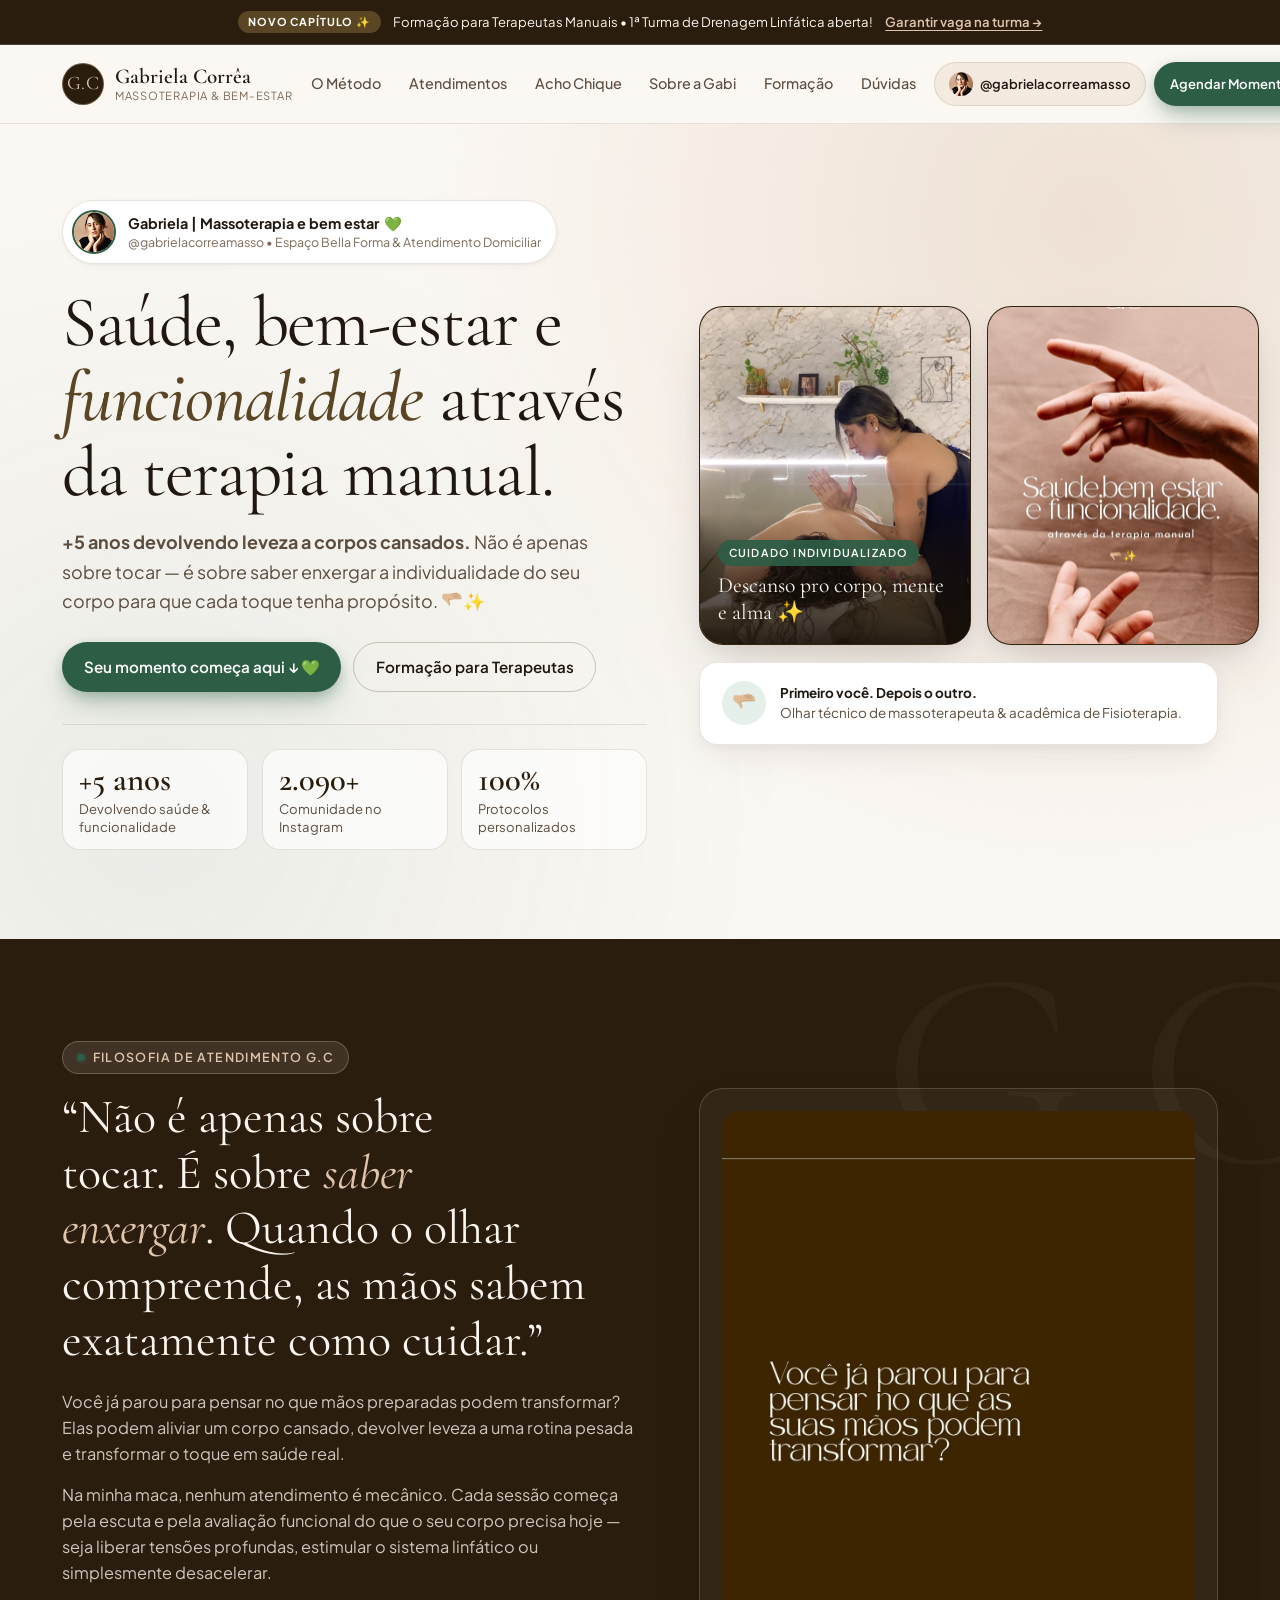
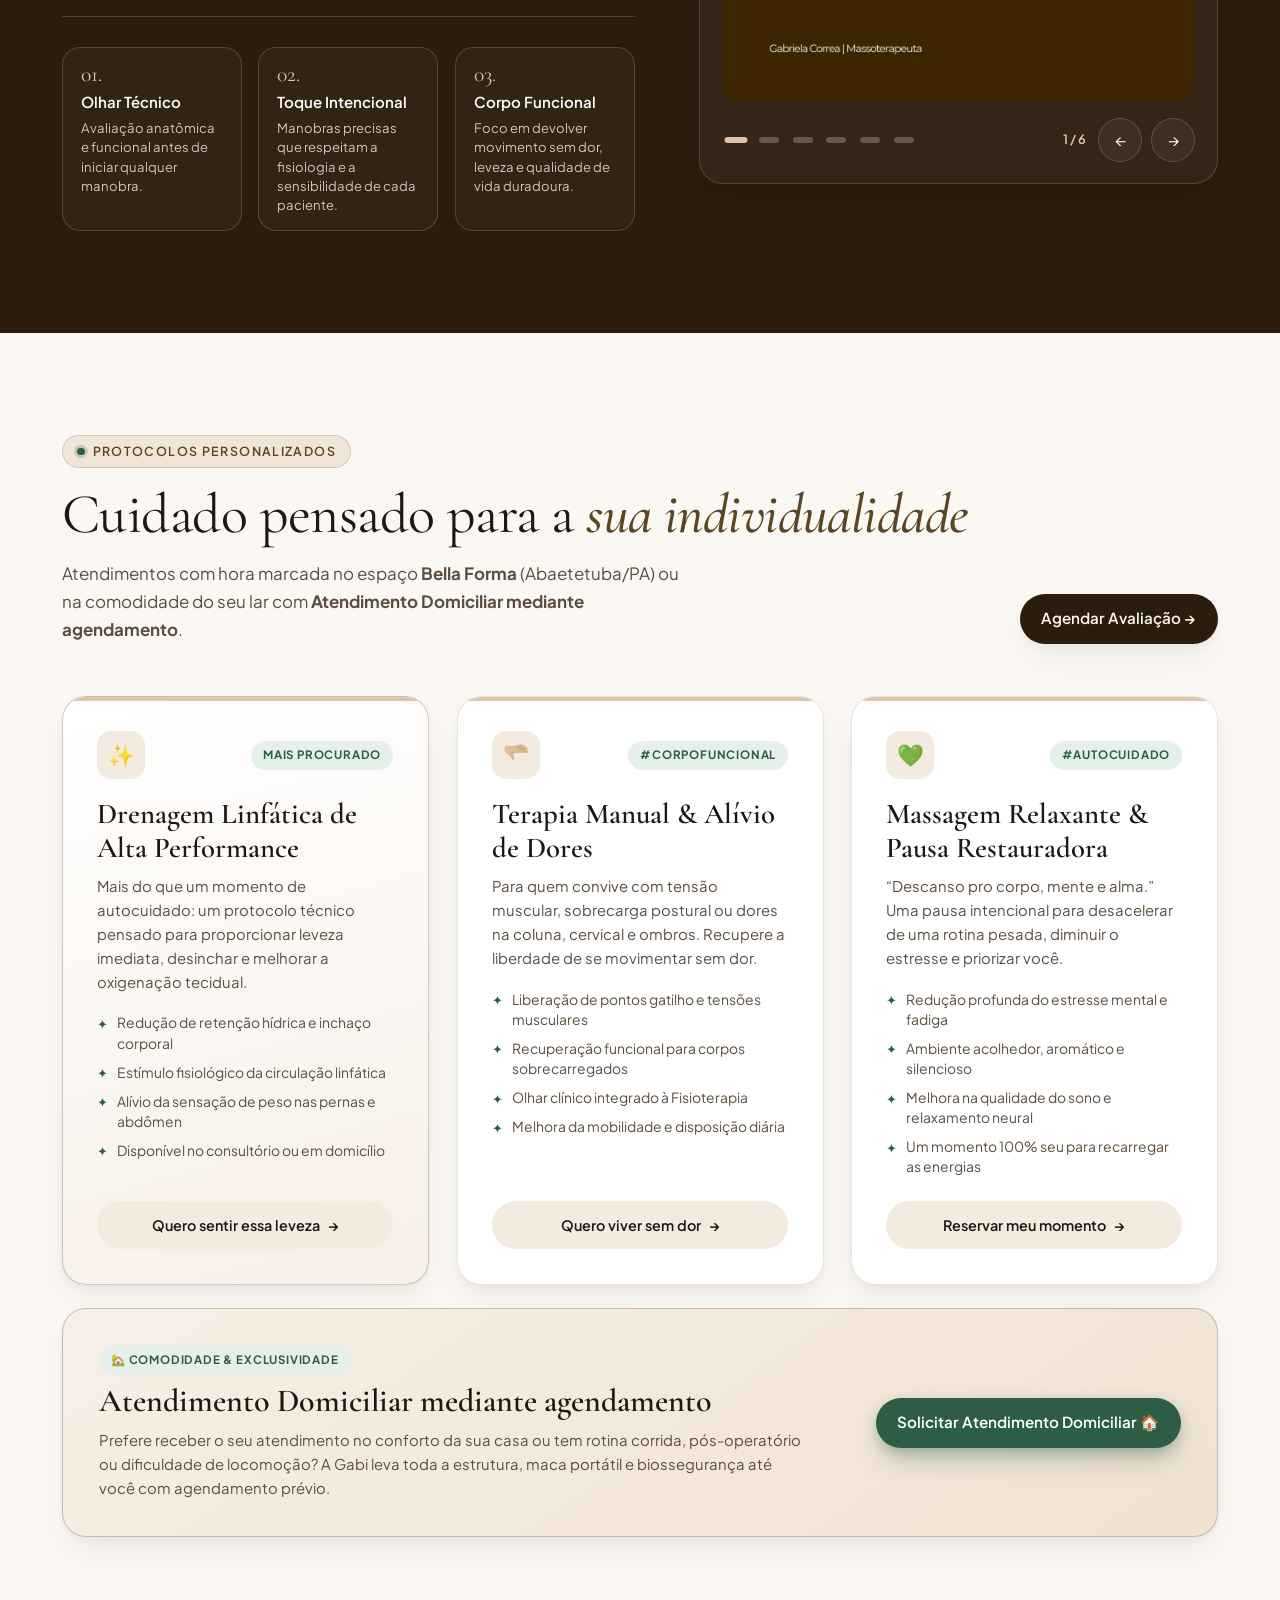
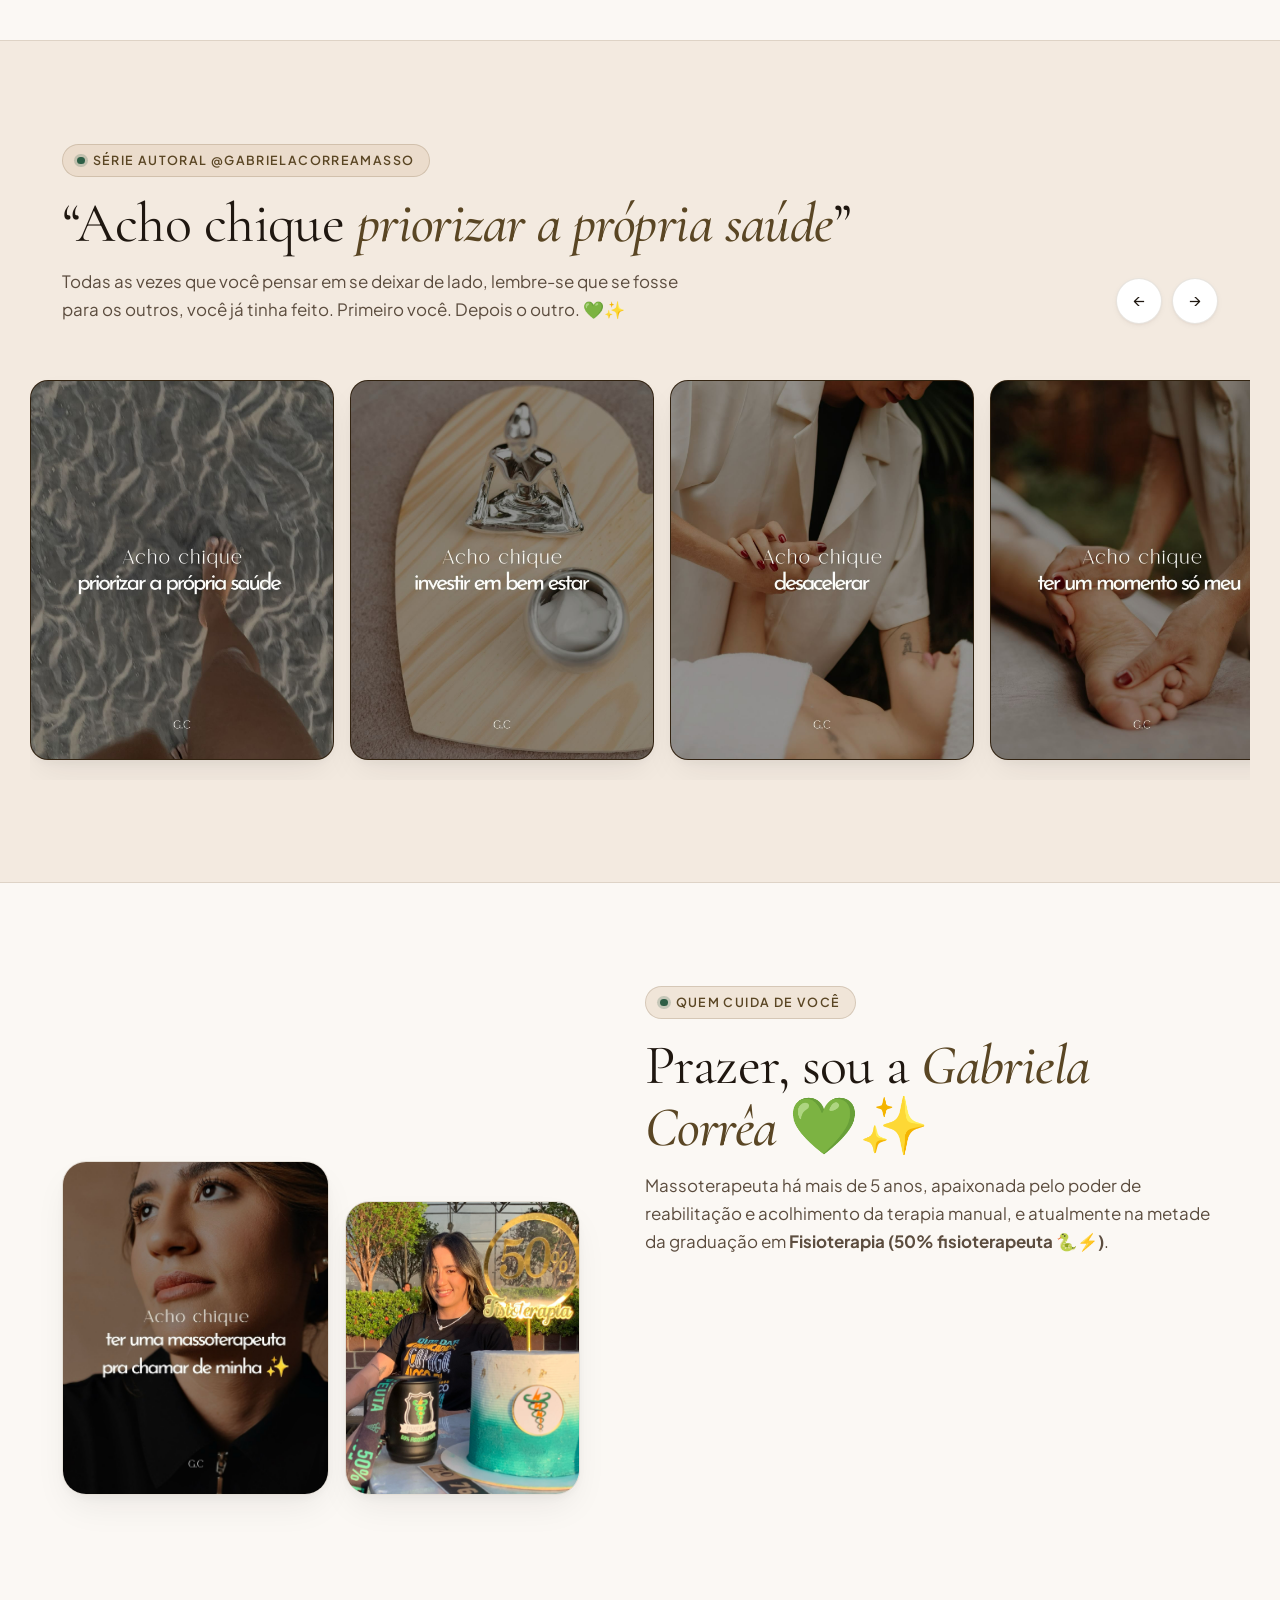
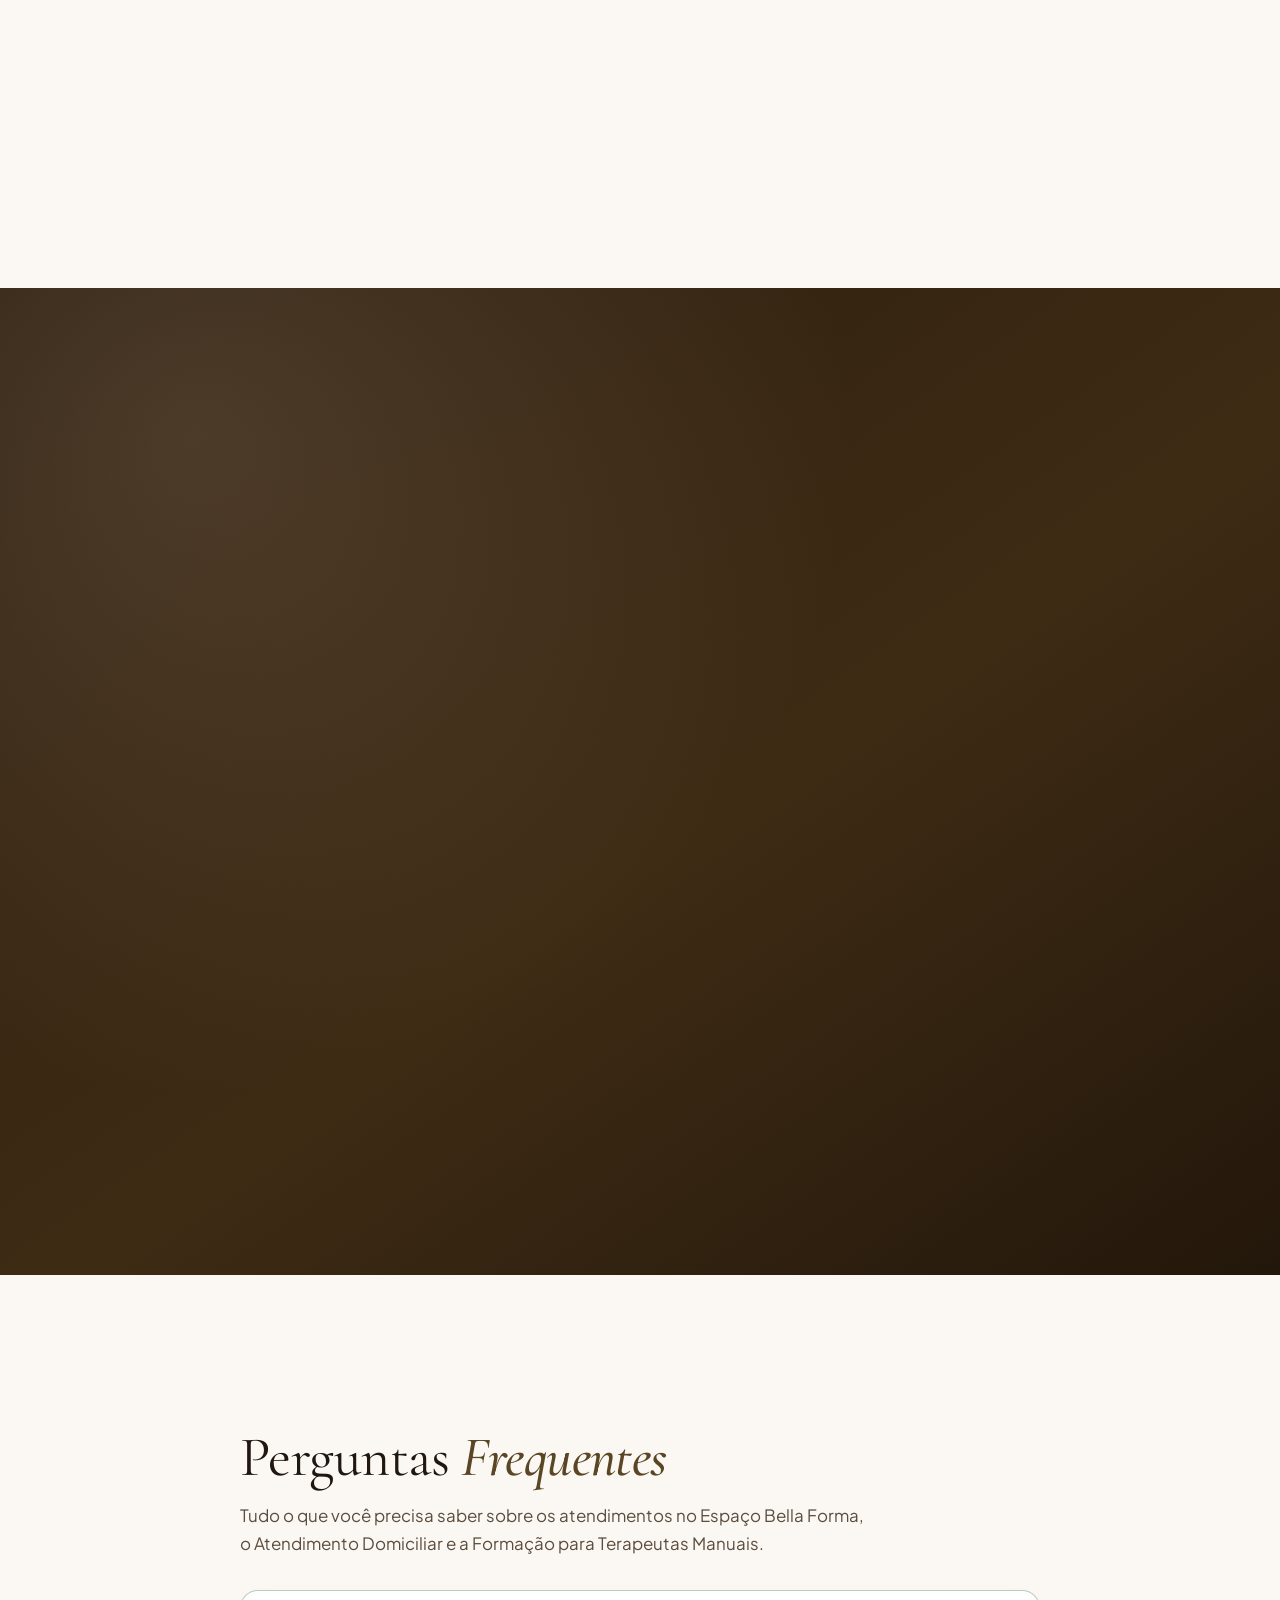
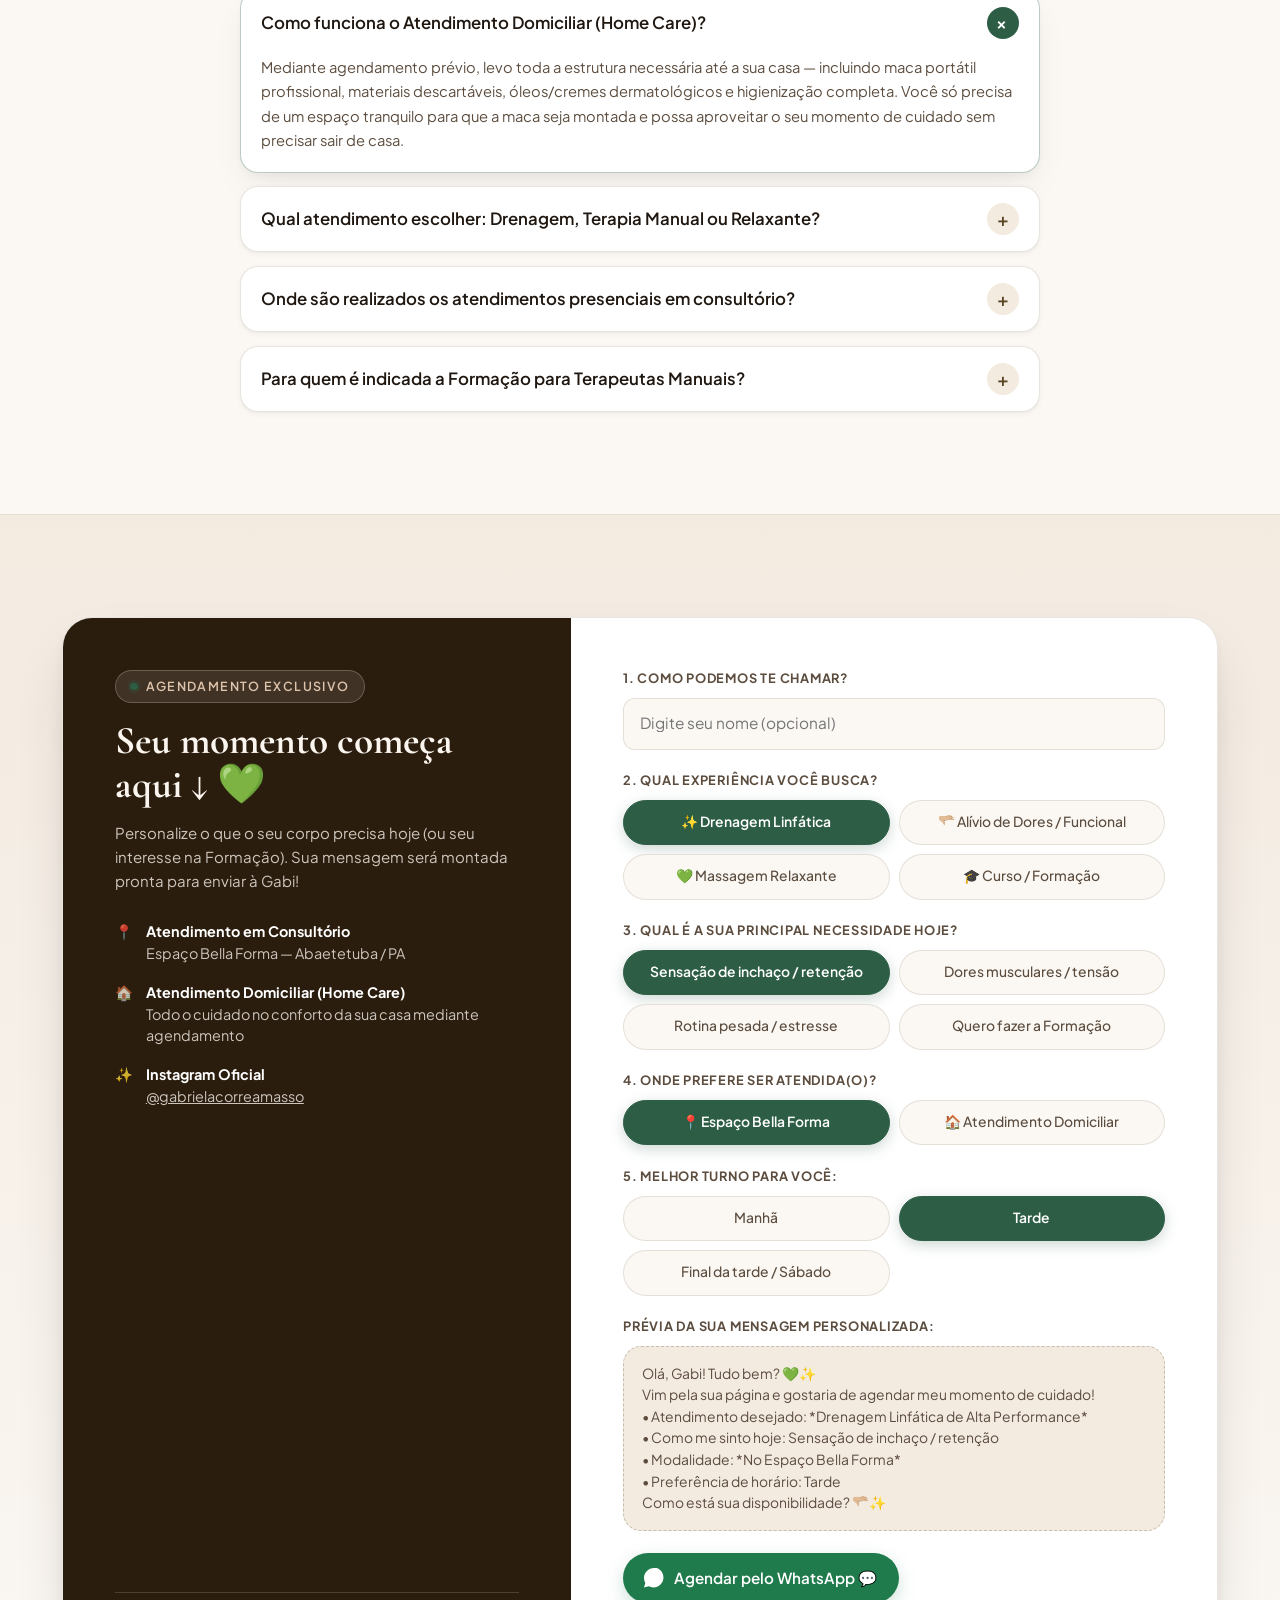
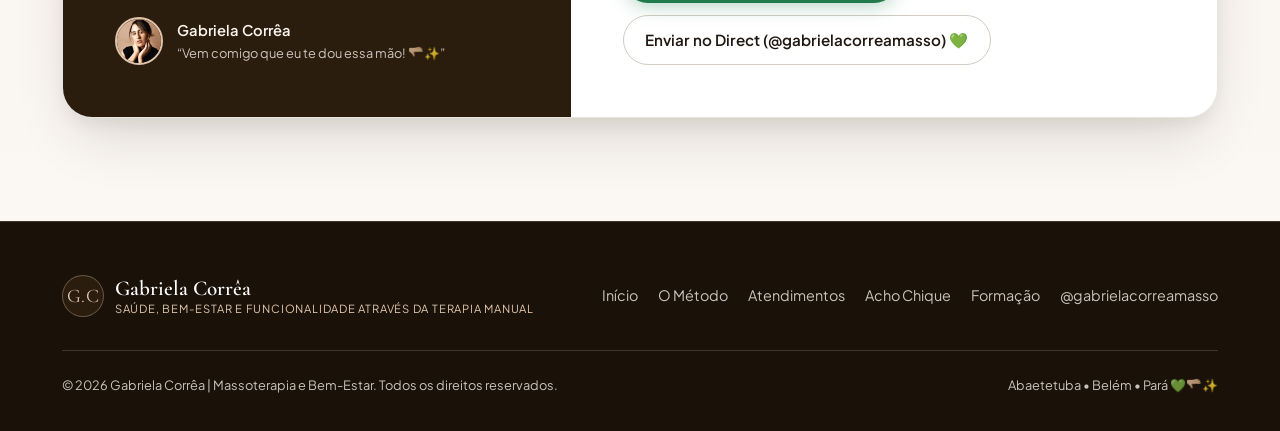
==== index.html @ b730d686 "feat(ui): add direct WhatsApp booking button and calm spa-grade smooth animations" ====
<!DOCTYPE html>
<html lang="pt-BR">
<head>
  <meta charset="UTF-8" />
  <meta name="viewport" content="width=device-width, initial-scale=1.0" />
  <title>Gabriela Corrêa | Massoterapia, Saúde, Bem-Estar e Funcionalidade</title>
  <meta name="description" content="+5 anos devolvendo saúde, bem-estar e funcionalidade através da terapia manual. Drenagem Linfática, Massoterapia Funcional, Atendimento no Espaço Bella Forma e Domiciliar mediante agendamento em Abaetetuba/PA." />
  <link rel="icon" type="image/jpeg" href="assets/images/profile-avatar.jpg" />
  <link rel="preconnect" href="https://fonts.googleapis.com" />
  <link rel="preconnect" href="https://fonts.gstatic.com" crossorigin />
  <link href="https://fonts.googleapis.com/css2?family=Cormorant+Garamond:ital,wght@0,400;0,500;0,600;0,700;1,400;1,600&family=Plus+Jakarta+Sans:wght@400;500;600;700&display=swap" rel="stylesheet" />
  <link rel="stylesheet" href="styles.css" />
</head>
<body>

  <!-- Barra de Aviso Superior -->
  <div class="topbar">
    <div class="container topbar__inner">
      <span class="topbar__badge">Novo Capítulo ✨</span>
      <span>Formação para Terapeutas Manuais • 1ª Turma de Drenagem Linfática aberta!</span>
      <a href="#formacao" class="topbar__link">Garantir vaga na turma →</a>
    </div>
  </div>

  <!-- Header Mobile-First -->
  <header class="header">
    <div class="container header__inner">
      <a href="#inicio" class="brand" aria-label="Gabriela Corrêa Massoterapia">
        <div class="brand__monogram">G.C</div>
        <div class="brand__text">
          <span class="brand__name">Gabriela Corrêa</span>
          <span class="brand__tag">Massoterapia &amp; Bem-Estar</span>
        </div>
      </a>

      <nav class="nav" id="mainNav" aria-label="Navegação Principal">
        <a href="#metodo" class="nav__link">O Método</a>
        <a href="#atendimentos" class="nav__link">Atendimentos</a>
        <a href="#acho-chique" class="nav__link">Acho Chique</a>
        <a href="#sobre" class="nav__link">Sobre a Gabi</a>
        <a href="#formacao" class="nav__link">Formação</a>
        <a href="#duvidas" class="nav__link">Dúvidas</a>
        <a href="#agendar" class="nav__link nav__link--mobile-only">Agendar Momento 💚</a>
      </nav>

      <div class="header__actions">
        <a href="https://www.instagram.com/gabrielacorreamasso/" target="_blank" rel="noopener noreferrer" class="ig-pill" title="Ver perfil @gabrielacorreamasso no Instagram">
          <img src="assets/images/profile-avatar.jpg" alt="@gabrielacorreamasso" class="ig-pill__avatar" />
          <span class="ig-pill__handle">@gabrielacorreamasso</span>
        </a>
        <a href="#agendar" class="btn btn--primary btn--sm header__cta">
          Agendar Momento 💚
        </a>
        <button class="mobile-menu-btn" id="mobileMenuBtn" aria-label="Abrir menu de navegação" aria-expanded="false">
          <svg width="20" height="20" viewBox="0 0 24 24" fill="none" stroke="currentColor" stroke-width="2" aria-hidden="true">
            <line x1="3" y1="6" x2="21" y2="6"></line>
            <line x1="3" y1="12" x2="21" y2="12"></line>
            <line x1="3" y1="18" x2="21" y2="18"></line>
          </svg>
        </button>
      </div>
    </div>
  </header>

  <main>
    <!-- Hero Section -->
    <section class="hero" id="inicio">
      <div class="container hero__grid">
        <div class="hero__content">
          <a href="https://www.instagram.com/gabrielacorreamasso/" target="_blank" rel="noopener noreferrer" class="hero__profile-strip">
            <img src="assets/images/profile-avatar.jpg" alt="Foto de perfil de Gabriela Corrêa" class="hero__profile-pic" />
            <div class="hero__profile-meta">
              <span class="hero__profile-handle">
                <span>Gabriela | Massoterapia e bem estar</span>
                <span aria-hidden="true">💚</span>
              </span>
              <span class="hero__profile-bio">@gabrielacorreamasso • Espaço Bella Forma &amp; Atendimento Domiciliar</span>
            </div>
          </a>

          <h1 class="hero__title">
            Saúde, bem-estar e <em>funcionalidade</em> através da terapia manual.
          </h1>

          <p class="hero__lead">
            <strong>+5 anos devolvendo leveza a corpos cansados.</strong> Não é apenas sobre tocar — é sobre saber enxergar a individualidade do seu corpo para que cada toque tenha propósito. 🫳🏼✨
          </p>

          <div class="hero__ctas">
            <a href="#agendar" class="btn btn--primary">
              <span>Seu momento começa aqui ↓ 💚</span>
            </a>
            <a href="#formacao" class="btn btn--outline">
              <span>Formação para Terapeutas</span>
            </a>
          </div>

          <div class="hero__stats">
            <div class="stat-item">
              <div class="stat-item__value">+5 anos</div>
              <div class="stat-item__label">Devolvendo saúde &amp; funcionalidade</div>
            </div>
            <div class="stat-item">
              <div class="stat-item__value">2.090+</div>
              <div class="stat-item__label">Comunidade no Instagram</div>
            </div>
            <div class="stat-item">
              <div class="stat-item__value">100%</div>
              <div class="stat-item__label">Protocolos personalizados</div>
            </div>
          </div>
        </div>

        <div class="hero__visual">
          <div class="hero-card hero-card--main" data-lightbox-src="assets/images/gabriela-atendimento.jpg">
            <img src="assets/images/gabriela-atendimento.jpg" alt="Gabriela Corrêa realizando atendimento de massoterapia e terapia manual" />
            <div class="hero-card__caption">
              <span class="hero-card__tag">Cuidado Individualizado</span>
              <p class="hero-card__title">Descanso pro corpo, mente e alma ✨</p>
            </div>
          </div>

          <div class="hero-card hero-card--secondary" data-lightbox-src="assets/images/gc-maos-manifesto.jpg">
            <img src="assets/images/gc-maos-manifesto.jpg" alt="G.C - Saúde, bem estar e funcionalidade através da terapia manual" />
          </div>

          <div class="hero__floating-badge">
            <div class="floating-badge__icon" aria-hidden="true">🫳🏼</div>
            <div class="floating-badge__text">
              <strong>Primeiro você. Depois o outro.</strong>
              Olhar técnico de massoterapeuta &amp; acadêmica de Fisioterapia.
            </div>
          </div>
        </div>
      </div>
    </section>

    <!-- Manifesto Section ("O olhar técnico transforma a mão") -->
    <section class="manifesto" id="metodo">
      <div class="container manifesto__grid">
        <div>
          <div class="eyebrow eyebrow--dark">
            <span class="eyebrow-dot"></span>
            <span>Filosofia de Atendimento G.C</span>
          </div>

          <h2 class="manifesto__quote">
            “Não é apenas sobre tocar. É sobre <span>saber enxergar</span>. Quando o olhar compreende, as mãos sabem exatamente como cuidar.”
          </h2>

          <div class="manifesto__body">
            <p>
              Você já parou para pensar no que mãos preparadas podem transformar? Elas podem aliviar um corpo cansado, devolver leveza a uma rotina pesada e transformar o toque em saúde real.
            </p>
            <p>
              Na minha maca, nenhum atendimento é mecânico. Cada sessão começa pela escuta e pela avaliação funcional do que o seu corpo precisa hoje — seja liberar tensões profundas, estimular o sistema linfático ou simplesmente desacelerar.
            </p>
          </div>

          <div class="manifesto__pillars">
            <div class="pillar-mini">
              <div class="pillar-mini__num">01.</div>
              <div class="pillar-mini__title">Olhar Técnico</div>
              <p class="pillar-mini__desc">Avaliação anatômica e funcional antes de iniciar qualquer manobra.</p>
            </div>
            <div class="pillar-mini">
              <div class="pillar-mini__num">02.</div>
              <div class="pillar-mini__title">Toque Intencional</div>
              <p class="pillar-mini__desc">Manobras precisas que respeitam a fisiologia e a sensibilidade de cada paciente.</p>
            </div>
            <div class="pillar-mini">
              <div class="pillar-mini__num">03.</div>
              <div class="pillar-mini__title">Corpo Funcional</div>
              <p class="pillar-mini__desc">Foco em devolver movimento sem dor, leveza e qualidade de vida duradoura.</p>
            </div>
          </div>
        </div>

        <!-- Carrossel Interativo dos Slides Originais do Instagram -->
        <div class="manifesto-deck">
          <div class="manifesto-deck__viewer">
            <img
              id="manifestoDeckImg"
              src="assets/images/manifesto-1.jpg"
              alt="Você já parou para pensar no que as suas mãos podem transformar?"
              class="manifesto-deck__img"
            />
          </div>
          <div class="manifesto-deck__controls">
            <div class="manifesto-deck__dots" id="manifestoDeckDots"></div>
            <div class="manifesto-deck__nav">
              <span id="manifestoSlideCounter" class="deck-counter">1 / 6</span>
              <button type="button" class="deck-nav-btn" id="prevManifestoBtn" aria-label="Slide anterior">←</button>
              <button type="button" class="deck-nav-btn" id="nextManifestoBtn" aria-label="Próximo slide">→</button>
            </div>
          </div>
        </div>
      </div>
    </section>

    <!-- Especialidades & Atendimentos -->
    <section class="services" id="atendimentos">
      <div class="container">
        <div class="section-header">
          <div>
            <div class="eyebrow">
              <span class="eyebrow-dot"></span>
              <span>Protocolos Personalizados</span>
            </div>
            <h2 class="section-title">
              Cuidado pensado para a <em>sua individualidade</em>
            </h2>
            <p class="section-subtitle">
              Atendimentos com hora marcada no espaço <strong>Bella Forma</strong> (Abaetetuba/PA) ou na comodidade do seu lar com <strong>Atendimento Domiciliar mediante agendamento</strong>.
            </p>
          </div>
          <a href="#agendar" class="btn btn--espresso">Agendar Avaliação →</a>
        </div>

        <div class="services__grid">
          <!-- Card 1: Drenagem Linfática -->
          <article class="service-card service-card--featured">
            <div class="service-card__top">
              <div class="service-card__header">
                <div class="service-card__icon" aria-hidden="true">✨</div>
                <span class="service-card__badge">Mais Procurado</span>
              </div>
              <h3 class="service-card__title">Drenagem Linfática de Alta Performance</h3>
              <p class="service-card__desc">
                Mais do que um momento de autocuidado: um protocolo técnico pensado para proporcionar leveza imediata, desinchar e melhorar a oxigenação tecidual.
              </p>
              <ul class="service-card__list">
                <li>Redução de retenção hídrica e inchaço corporal</li>
                <li>Estímulo fisiológico da circulação linfática</li>
                <li>Alívio da sensação de peso nas pernas e abdômen</li>
                <li>Disponível no consultório ou em domicílio</li>
              </ul>
            </div>
            <a
              href="#agendar"
              class="service-card__cta"
              data-select-service="Drenagem Linfática de Alta Performance"
              data-select-feeling="Sensação de inchaço / retenção"
            >
              <span>Quero sentir essa leveza</span>
              <span aria-hidden="true">→</span>
            </a>
          </article>

          <!-- Card 2: Terapias Manuais & Corpo Funcional -->
          <article class="service-card">
            <div class="service-card__top">
              <div class="service-card__header">
                <div class="service-card__icon" aria-hidden="true">🫳🏼</div>
                <span class="service-card__badge">#CorpoFuncional</span>
              </div>
              <h3 class="service-card__title">Terapia Manual &amp; Alívio de Dores</h3>
              <p class="service-card__desc">
                Para quem convive com tensão muscular, sobrecarga postural ou dores na coluna, cervical e ombros. Recupere a liberdade de se movimentar sem dor.
              </p>
              <ul class="service-card__list">
                <li>Liberação de pontos gatilho e tensões musculares</li>
                <li>Recuperação funcional para corpos sobrecarregados</li>
                <li>Olhar clínico integrado à Fisioterapia</li>
                <li>Melhora da mobilidade e disposição diária</li>
              </ul>
            </div>
            <a
              href="#agendar"
              class="service-card__cta"
              data-select-service="Terapia Manual & Corpo Funcional (Alívio de Dores)"
              data-select-feeling="Dores musculares / tensão nas costas"
            >
              <span>Quero viver sem dor</span>
              <span aria-hidden="true">→</span>
            </a>
          </article>

          <!-- Card 3: Massagem Relaxante & Autocuidado -->
          <article class="service-card">
            <div class="service-card__top">
              <div class="service-card__header">
                <div class="service-card__icon" aria-hidden="true">💚</div>
                <span class="service-card__badge">#Autocuidado</span>
              </div>
              <h3 class="service-card__title">Massagem Relaxante &amp; Pausa Restauradora</h3>
              <p class="service-card__desc">
                “Descanso pro corpo, mente e alma.” Uma pausa intencional para desacelerar de uma rotina pesada, diminuir o estresse e priorizar você.
              </p>
              <ul class="service-card__list">
                <li>Redução profunda do estresse mental e fadiga</li>
                <li>Ambiente acolhedor, aromático e silencioso</li>
                <li>Melhora na qualidade do sono e relaxamento neural</li>
                <li>Um momento 100% seu para recarregar as energias</li>
              </ul>
            </div>
            <a
              href="#agendar"
              class="service-card__cta"
              data-select-service="Massagem Relaxante & Autocuidado"
              data-select-feeling="Rotina pesada / cansaço físico e mental"
            >
              <span>Reservar meu momento</span>
              <span aria-hidden="true">→</span>
            </a>
          </article>
        </div>

        <!-- Destaque Especial: Atendimento Domiciliar (Home Care) -->
        <div class="homecare-banner">
          <div class="homecare-banner__content">
            <span class="service-card__badge">🏡 Comodidade &amp; Exclusividade</span>
            <h3 class="homecare-banner__title">Atendimento Domiciliar mediante agendamento</h3>
            <p class="homecare-banner__desc">
              Prefere receber o seu atendimento no conforto da sua casa ou tem rotina corrida, pós-operatório ou dificuldade de locomoção? A Gabi leva toda a estrutura, maca portátil e biossegurança até você com agendamento prévio.
            </p>
          </div>
          <a
            href="#agendar"
            class="btn btn--primary"
            data-select-modality="Atendimento Domiciliar (sob agendamento)"
          >
            <span>Solicitar Atendimento Domiciliar 🏠</span>
          </a>
        </div>
      </div>
    </section>

    <!-- Série Editorial: "Acho Chique..." -->
    <section class="acho-chique" id="acho-chique">
      <div class="container">
        <div class="section-header">
          <div>
            <div class="eyebrow">
              <span class="eyebrow-dot"></span>
              <span>Série Autoral @gabrielacorreamasso</span>
            </div>
            <h2 class="section-title">
              “Acho chique <em>priorizar a própria saúde</em>”
            </h2>
            <p class="section-subtitle">
              Todas as vezes que você pensar em se deixar de lado, lembre-se que se fosse para os outros, você já tinha feito. Primeiro você. Depois o outro. 💚✨
            </p>
          </div>
          <div class="carousel-controls">
            <button type="button" class="carousel-btn" id="chiquePrev" aria-label="Deslizar para a esquerda">←</button>
            <button type="button" class="carousel-btn" id="chiqueNext" aria-label="Deslizar para a direita">→</button>
          </div>
        </div>

        <div class="chique-track-wrapper" id="chiqueWrapper">
          <div class="chique-track">
            <div class="chique-item" data-lightbox-src="assets/images/acho-chique-1-saude.jpg">
              <img src="assets/images/acho-chique-1-saude.jpg" alt="Acho chique priorizar a própria saúde - G.C" loading="lazy" />
            </div>
            <div class="chique-item" data-lightbox-src="assets/images/acho-chique-2-bem-estar.jpg">
              <img src="assets/images/acho-chique-2-bem-estar.jpg" alt="Acho chique investir em bem estar - G.C" loading="lazy" />
            </div>
            <div class="chique-item" data-lightbox-src="assets/images/acho-chique-3-desacelerar.jpg">
              <img src="assets/images/acho-chique-3-desacelerar.jpg" alt="Acho chique desacelerar - G.C" loading="lazy" />
            </div>
            <div class="chique-item" data-lightbox-src="assets/images/acho-chique-4-momento.jpg">
              <img src="assets/images/acho-chique-4-momento.jpg" alt="Acho chique ter um momento só meu - G.C" loading="lazy" />
            </div>
            <div class="chique-item" data-lightbox-src="assets/images/acho-chique-5-leveza.jpg">
              <img src="assets/images/acho-chique-5-leveza.jpg" alt="Acho chique sentir leveza - G.C" loading="lazy" />
            </div>
            <div class="chique-item" data-lightbox-src="assets/images/acho-chique-6-sem-dor.jpg">
              <img src="assets/images/acho-chique-6-sem-dor.jpg" alt="Acho chique viver sem dor - G.C" loading="lazy" />
            </div>
            <div class="chique-item" data-lightbox-src="assets/images/acho-chique-7-sessao.jpg">
              <img src="assets/images/acho-chique-7-sessao.jpg" alt="Acho chique sair de uma sessão pensando: eu precisava disso - G.C" loading="lazy" />
            </div>
            <div class="chique-item" data-lightbox-src="assets/images/gabriela-portrait-editorial.jpg">
              <img src="assets/images/gabriela-portrait-editorial.jpg" alt="Acho chique ter uma massoterapeuta pra chamar de minha - G.C" loading="lazy" />
            </div>
          </div>
        </div>
      </div>
    </section>

    <!-- Sobre a Gabriela Corrêa -->
    <section class="about" id="sobre">
      <div class="container about__grid">
        <div class="about__collage">
          <div class="about__img-box about__img-box--primary" data-lightbox-src="assets/images/gabriela-portrait-editorial.jpg">
            <img src="assets/images/gabriela-portrait-editorial.jpg" alt="Retrato de Gabriela Corrêa Massoterapeuta" loading="lazy" />
          </div>
          <div class="about__img-box about__img-box--secondary" data-lightbox-src="assets/images/gabriela-fisio-50.jpg">
            <img src="assets/images/gabriela-fisio-50.jpg" alt="Gabriela Corrêa celebrando 50% da graduação em Fisioterapia" loading="lazy" />
          </div>
          <div class="about__quote-card">
            <p class="about__quote-text">
              “Acho chique ser escolhida por vocês todos os dias para cuidar do bem mais precioso: a sua saúde.”
            </p>
            <span class="monogram" style="font-size: 1.85rem; color: var(--bg-nude);">G.C</span>
          </div>
        </div>

        <div class="about__content">
          <div class="eyebrow">
            <span class="eyebrow-dot"></span>
            <span>Quem cuida de você</span>
          </div>
          <h2 class="section-title">
            Prazer, sou a <em>Gabriela Corrêa</em> 💚✨
          </h2>
          <p class="section-subtitle">
            Massoterapeuta há mais de 5 anos, apaixonada pelo poder de reabilitação e acolhimento da terapia manual, e atualmente na metade da graduação em <strong>Fisioterapia (50% fisioterapeuta 🐍⚡️)</strong>.
          </p>
          <p class="about__body-copy">
            Minha trajetória foi construída entendendo que cada pessoa que deita na minha maca traz consigo uma rotina, uma história e uma necessidade única. Por isso, busco constantemente unir a ciência da anatomia e da fisioterapia com a sensibilidade do toque humano — tanto nos meus atendimentos clínicos quanto formando novos terapeutas manuais.
          </p>

          <div class="about__credentials">
            <div class="cred-box">
              <div class="cred-box__title">
                <span aria-hidden="true">🫳🏼</span>
                <span>+5 Anos de Prática Clínica</span>
              </div>
              <p class="cred-box__desc">Centenas de pacientes atendidas com foco em funcionalidade, alívio de dores e estética integrativa.</p>
            </div>
            <div class="cred-box">
              <div class="cred-box__title">
                <span aria-hidden="true">🐍</span>
                <span>Fisioterapia em Formação</span>
              </div>
              <p class="cred-box__desc">Base científica sólida em anatomia, biomecânica e raciocínio clínico aplicado à terapia manual.</p>
            </div>
            <div class="cred-box">
              <div class="cred-box__title">
                <span aria-hidden="true">🎓</span>
                <span>Mentora de Terapeutas</span>
              </div>
              <p class="cred-box__desc">Criadora da Formação para Terapeutas Manuais (#1TurmaDeFormacaoDaGabi).</p>
            </div>
            <div class="cred-box">
              <div class="cred-box__title">
                <span aria-hidden="true">📍</span>
                <span>Consultório &amp; Domiciliar</span>
              </div>
              <p class="cred-box__desc">Atendimento no Espaço Bella Forma (Abaetetuba/PA) e também em domicílio mediante agendamento prévio.</p>
            </div>
          </div>

          <div class="about__actions">
            <a href="#agendar" class="btn btn--primary">Agendar atendimento com a Gabi</a>
            <a href="https://www.instagram.com/gabrielacorreamasso/" target="_blank" rel="noopener noreferrer" class="btn btn--outline">Acompanhar no Instagram</a>
          </div>
        </div>
      </div>
    </section>

    <!-- Formação para Terapeutas Manuais (#1turmadeformacaodagabi) -->
    <section class="academy" id="formacao">
      <div class="container academy__grid">
        <div>
          <div class="eyebrow eyebrow--dark">
            <span class="eyebrow-dot"></span>
            <span>#1TurmaDeFormacaoDaGabi</span>
          </div>

          <h2 class="academy__title">
            Formação para <span>Terapeutas Manuais</span>
          </h2>

          <div class="academy__highlight-bar">
            <span>📅 1ª Turma — Drenagem Linfática</span>
            <span>•</span>
            <span>Edição Presencial (27/09)</span>
          </div>

          <p class="academy__lead">
            “Na minha formação, eu não quero formar quem apenas sabe fazer drenagem. Quero formar quem sabe <strong>POR QUE</strong> está fazendo! Muito além de manobras: é entender que cada corpo tem sua individualidade e que saber avaliar e acolher vai tornar o tratamento do teu paciente único e o seu atendimento o mais procurado.”
          </p>

          <div class="academy__features">
            <div class="academy-feat">
              <h4>Avaliação &amp; Raciocínio</h4>
              <p>Aprenda a enxergar a necessidade anatômica de cada paciente antes de tocar.</p>
            </div>
            <div class="academy-feat">
              <h4>Prática Supervisionada</h4>
              <p>Posicionamento em maca, ergonomia da terapeuta e manobras de alta performance.</p>
            </div>
            <div class="academy-feat">
              <h4>Acolhimento &amp; Fidelização</h4>
              <p>Como transformar uma sessão avulsa em uma experiência que fideliza clientes.</p>
            </div>
            <div class="academy-feat">
              <h4>Certificação G.C</h4>
              <p>Para quem deseja iniciar do zero ou elevar o nível técnico na massoterapia.</p>
            </div>
          </div>

          <div class="academy__ctas">
            <a
              href="#agendar"
              class="btn btn--gold-pill"
              data-select-service="Formação para Terapeutas Manuais (1ª Turma - Drenagem Linfática)"
              data-select-feeling="Quero me profissionalizar / entrar na turma de formação"
            >
              <span>Quero informações da Formação 📲</span>
            </a>
            <a href="https://www.instagram.com/gabrielacorreamasso/" target="_blank" rel="noopener noreferrer" class="btn btn--outline-light">
              <span>Ver destaques no Instagram</span>
            </a>
          </div>
        </div>

        <div class="academy__poster-wrap">
          <div class="academy__poster" data-lightbox-src="assets/images/formacao-drenagem.jpg">
            <img src="assets/images/formacao-drenagem.jpg" alt="Cartaz Oficial: Formação para Terapeutas Manuais - 1ª Turma Drenagem Linfática - Gabriela Corrêa" loading="lazy" />
          </div>
        </div>
      </div>
    </section>

    <!-- Seção de Perguntas Frequentes (FAQ Interativo Mobile-First) -->
    <section class="faq" id="duvidas">
      <div class="container faq__container">
        <div class="faq__header">
          <div class="eyebrow">
            <span class="eyebrow-dot"></span>
            <span>Tire suas dúvidas</span>
          </div>
          <h2 class="section-title">
            Perguntas <em>Frequentes</em>
          </h2>
          <p class="section-subtitle">
            Tudo o que você precisa saber sobre os atendimentos no Espaço Bella Forma, o Atendimento Domiciliar e a Formação para Terapeutas Manuais.
          </p>
        </div>

        <div class="faq__list">
          <details class="faq-item" open>
            <summary class="faq-item__summary">
              <span>Como funciona o Atendimento Domiciliar (Home Care)?</span>
              <span class="faq-item__icon" aria-hidden="true">+</span>
            </summary>
            <div class="faq-item__body">
              <p>
                Mediante agendamento prévio, levo toda a estrutura necessária até a sua casa — incluindo maca portátil profissional, materiais descartáveis, óleos/cremes dermatológicos e higienização completa. Você só precisa de um espaço tranquilo para que a maca seja montada e possa aproveitar o seu momento de cuidado sem precisar sair de casa.
              </p>
            </div>
          </details>

          <details class="faq-item">
            <summary class="faq-item__summary">
              <span>Qual atendimento escolher: Drenagem, Terapia Manual ou Relaxante?</span>
              <span class="faq-item__icon" aria-hidden="true">+</span>
            </summary>
            <div class="faq-item__body">
              <p>
                Não precisa se preocupar em decidir sozinha(o)! Antes de iniciar a sessão, realizo uma avaliação individualizada para entender sua queixa principal: se o foco é reduzir retenção de líquidos e inchaço (<strong>Drenagem Linfática</strong>), liberar dores e travas musculares (<strong>Terapia Manual Funcional</strong>) ou desacelerar do estresse e exaustão (<strong>Massagem Relaxante</strong>).
              </p>
            </div>
          </details>

          <details class="faq-item">
            <summary class="faq-item__summary">
              <span>Onde são realizados os atendimentos presenciais em consultório?</span>
              <span class="faq-item__icon" aria-hidden="true">+</span>
            </summary>
            <div class="faq-item__body">
              <p>
                Os atendimentos em consultório acontecem com hora marcada no espaço <strong>Bella Forma</strong>, em Abaetetuba/PA — um ambiente climatizado, acolhedor e preparado para proporcionar descanso para o corpo, mente e alma.
              </p>
            </div>
          </details>

          <details class="faq-item">
            <summary class="faq-item__summary">
              <span>Para quem é indicada a Formação para Terapeutas Manuais?</span>
              <span class="faq-item__icon" aria-hidden="true">+</span>
            </summary>
            <div class="faq-item__body">
              <p>
                A <strong>1ª Turma — Drenagem Linfática</strong> é voltada tanto para quem deseja começar na área da massoterapia com base sólida quanto para profissionais que já atuam, mas querem deixar de fazer apenas manobras mecânicas e aprender a avaliar, compreender a anatomia e entregar resultados que fidelizam pacientes.
              </p>
            </div>
          </details>
        </div>
      </div>
    </section>

    <!-- Configurador Interativo de Agendamento ("Seu momento começa aqui ↓ 💚") -->
    <section class="booking" id="agendar">
      <div class="container">
        <div class="booking__card">
          <div class="booking__info">
            <div>
              <div class="eyebrow eyebrow--dark">
                <span class="eyebrow-dot"></span>
                <span>Agendamento Exclusivo</span>
              </div>
              <h2 class="booking__info-title">
                Seu momento começa aqui ↓ 💚
              </h2>
              <p class="booking__info-desc">
                Personalize o que o seu corpo precisa hoje (ou seu interesse na Formação). Sua mensagem será montada pronta para enviar à Gabi!
              </p>

              <ul class="booking__info-list">
                <li>
                  <span aria-hidden="true">📍</span>
                  <div>
                    <strong>Atendimento em Consultório</strong>
                    Espaço Bella Forma — Abaetetuba / PA
                  </div>
                </li>
                <li>
                  <span aria-hidden="true">🏠</span>
                  <div>
                    <strong>Atendimento Domiciliar (Home Care)</strong>
                    Todo o cuidado no conforto da sua casa mediante agendamento
                  </div>
                </li>
                <li>
                  <span aria-hidden="true">✨</span>
                  <div>
                    <strong>Instagram Oficial</strong>
                    <a href="https://www.instagram.com/gabrielacorreamasso/" target="_blank" rel="noopener noreferrer" style="text-decoration: underline;">@gabrielacorreamasso</a>
                  </div>
                </li>
              </ul>
            </div>

            <div class="booking__author">
              <img src="assets/images/profile-avatar.jpg" alt="Gabriela Corrêa" class="booking__author-avatar" />
              <div>
                <div style="font-weight: 600; font-size: 0.92rem;">Gabriela Corrêa</div>
                <div style="font-size: 0.8rem; color: var(--text-on-dark-muted);">“Vem comigo que eu te dou essa mão! 🫳🏼✨”</div>
              </div>
            </div>
          </div>

          <div class="booking__form-area">
            <div class="form-group">
              <label class="form-label" for="clientName">1. Como podemos te chamar?</label>
              <input type="text" id="clientName" class="form-input" placeholder="Digite seu nome (opcional)" />
            </div>

            <div class="form-group">
              <span class="form-label">2. Qual experiência você busca?</span>
              <div class="chip-group">
                <button type="button" class="chip active" data-chip-group="service" data-value="Drenagem Linfática de Alta Performance">
                  ✨ Drenagem Linfática
                </button>
                <button type="button" class="chip" data-chip-group="service" data-value="Terapia Manual & Corpo Funcional (Alívio de Dores)">
                  🫳🏼 Alívio de Dores / Funcional
                </button>
                <button type="button" class="chip" data-chip-group="service" data-value="Massagem Relaxante & Autocuidado">
                  💚 Massagem Relaxante
                </button>
                <button type="button" class="chip" data-chip-group="service" data-value="Formação para Terapeutas Manuais (1ª Turma - Drenagem Linfática)">
                  🎓 Curso / Formação
                </button>
              </div>
            </div>

            <div class="form-group">
              <span class="form-label">3. Qual é a sua principal necessidade hoje?</span>
              <div class="chip-group">
                <button type="button" class="chip active" data-chip-group="feeling" data-value="Sensação de inchaço / retenção">
                  Sensação de inchaço / retenção
                </button>
                <button type="button" class="chip" data-chip-group="feeling" data-value="Dores musculares / tensão nas costas">
                  Dores musculares / tensão
                </button>
                <button type="button" class="chip" data-chip-group="feeling" data-value="Rotina pesada / cansaço físico e mental">
                  Rotina pesada / estresse
                </button>
                <button type="button" class="chip" data-chip-group="feeling" data-value="Quero me profissionalizar / entrar na turma de formação">
                  Quero fazer a Formação
                </button>
              </div>
            </div>

            <div class="form-group">
              <span class="form-label">4. Onde prefere ser atendida(o)?</span>
              <div class="chip-group">
                <button type="button" class="chip active" data-chip-group="modality" data-value="No Espaço Bella Forma">
                  📍 Espaço Bella Forma
                </button>
                <button type="button" class="chip" data-chip-group="modality" data-value="Atendimento Domiciliar (sob agendamento)">
                  🏠 Atendimento Domiciliar
                </button>
              </div>
            </div>

            <div class="form-group">
              <span class="form-label">5. Melhor turno para você:</span>
              <div class="chip-group">
                <button type="button" class="chip" data-chip-group="period" data-value="Manhã">Manhã</button>
                <button type="button" class="chip active" data-chip-group="period" data-value="Tarde">Tarde</button>
                <button type="button" class="chip" data-chip-group="period" data-value="Final da tarde / Sábado">Final da tarde / Sábado</button>
              </div>
            </div>

            <div class="form-group">
              <span class="form-label">Prévia da sua mensagem personalizada:</span>
              <div class="message-preview" id="messagePreviewText"></div>
            </div>

            <div class="booking__actions">
              <a
                href="https://wa.me/5591980381628"
                target="_blank"
                rel="noopener noreferrer"
                class="btn btn--whatsapp"
                id="whatsappBtn"
              >
                <svg width="20" height="20" viewBox="0 0 24 24" fill="currentColor" aria-hidden="true" style="flex-shrink: 0;">
                  <path d="M12.031 6.172c-3.181 0-5.767 2.586-5.768 5.766-.001 1.298.38 2.27 1.019 3.287l-.582 2.128 2.182-.573c.978.58 1.911.928 3.145.929 3.178 0 5.767-2.587 5.768-5.766.001-3.187-2.575-5.77-5.764-5.771zm3.392 8.244c-.144.405-.837.774-1.17.824-.299.045-.677.063-1.092-.069-.252-.08-.575-.187-.988-.365-1.739-.751-2.874-2.502-2.961-2.617-.087-.116-.708-.94-.708-1.793s.448-1.273.607-1.446c.159-.173.346-.217.462-.217l.332.006c.106.005.249-.04.39.298.144.347.491 1.2.534 1.287.043.087.072.188.014.304-.058.116-.087.188-.173.289l-.26.304c-.087.086-.177.18-.076.354.101.174.449.741.964 1.201.662.591 1.221.774 1.394.86s.274.072.376-.043c.101-.116.433-.506.549-.68.116-.173.231-.145.39-.087s1.011.477 1.184.564.289.13.332.202c.045.072.045.419-.1.824zm-3.423-14.416c-6.627 0-12 5.373-12 12 0 2.126.556 4.122 1.529 5.853l-1.529 5.582 5.714-1.499c1.682.888 3.597 1.394 5.631 1.394 6.627 0 12-5.373 12-12 0-6.627-5.373-12-12-12z"/>
                </svg>
                <span>Agendar pelo WhatsApp 💬</span>
              </a>
              <a
                href="https://ig.me/m/gabrielacorreamasso"
                target="_blank"
                rel="noopener noreferrer"
                class="btn btn--outline"
                id="openIgBtn"
              >
                <span>Enviar no Direct (@gabrielacorreamasso) 💚</span>
              </a>
            </div>
          </div>
        </div>
      </div>
    </section>
  </main>

  <!-- Footer -->
  <footer class="footer">
    <div class="container">
      <div class="footer__top">
        <div class="brand">
          <div class="brand__monogram">G.C</div>
          <div class="brand__text">
            <span class="brand__name" style="color: #fff;">Gabriela Corrêa</span>
            <span class="brand__tag" style="color: var(--bg-nude);">Saúde, bem-estar e funcionalidade através da terapia manual</span>
          </div>
        </div>
        <div class="footer__links">
          <a href="#inicio">Início</a>
          <a href="#metodo">O Método</a>
          <a href="#atendimentos">Atendimentos</a>
          <a href="#acho-chique">Acho Chique</a>
          <a href="#formacao">Formação</a>
          <a href="https://www.instagram.com/gabrielacorreamasso/" target="_blank" rel="noopener noreferrer">@gabrielacorreamasso</a>
        </div>
      </div>
      <div class="footer__bottom">
        <span>© 2026 Gabriela Corrêa | Massoterapia e Bem-Estar. Todos os direitos reservados.</span>
        <span>Abaetetuba • Belém • Pará 💚🫳🏼✨</span>
      </div>
    </div>
  </footer>

  <!-- Lightbox Modal para Imagens -->
  <div class="lightbox" id="lightbox" role="dialog" aria-modal="true" aria-label="Visualização de imagem">
    <div class="lightbox__content">
      <button type="button" class="lightbox__close" id="lightboxClose">Fechar ✕</button>
      <img src="" alt="" class="lightbox__img" id="lightboxImg" />
    </div>
  </div>

  <!-- Barra Flutuante Mobile (Thumb-Zone Ergonomics) -->
  <div class="mobile-sticky-bar" id="mobileStickyBar" aria-label="Ações rápidas de agendamento">
    <a
      href="#agendar"
      class="btn btn--primary mobile-sticky-bar__btn"
      data-select-modality="No Espaço Bella Forma"
    >
      <span>Agendar Momento 💚</span>
    </a>
    <a
      href="#agendar"
      class="btn btn--espresso mobile-sticky-bar__btn"
      data-select-modality="Atendimento Domiciliar (sob agendamento)"
    >
      <span>Domiciliar 🏠</span>
    </a>
  </div>

  <!-- Toast Notification -->
  <div class="toast" id="toast" role="status" aria-live="polite"></div>

  <script src="script.js"></script>
</body>
</html>
---- styles.css ----
:root {
  /* Paleta Autêntica @gabrielacorreamasso */
  --bg-cream: #FBF8F4;
  --bg-sand: #F3EAE0;
  --bg-sand-hover: #EAE0D3;
  --bg-nude: #DFC4AC;
  --bg-nude-deep: #CFA98A;

  /* Tons Terrosos & Bronze Oliva (Manifesto & Formação) */
  --espresso: #2B1D0E;
  --espresso-deep: #1A1209;
  --olive-bronze: #5A4624;
  --olive-bronze-light: #786038;

  /* Verde Assinatura (💚) */
  --sage-emerald: #2D5E45;
  --sage-emerald-hover: #224935;
  --sage-emerald-active: #1B3B2B;
  --sage-light: #E6F0EB;
  --sage-glow: rgba(45, 94, 69, 0.14);

  /* Textos & Bordas */
  --text-primary: #1F1710;
  --text-secondary: #5C4D3F;
  --text-muted: #7D6B5A;
  --text-on-dark: #FAF5EE;
  --text-on-dark-muted: rgba(250, 245, 238, 0.78);
  --border-subtle: rgba(90, 70, 36, 0.14);
  --border-strong: rgba(90, 70, 36, 0.28);
  --border-dark: rgba(250, 245, 238, 0.16);

  /* Tipografia */
  --font-serif: 'Cormorant Garamond', Georgia, serif;
  --font-sans: 'Plus Jakarta Sans', -apple-system, BlinkMacSystemFont, sans-serif;

  /* Sombras Multicamadas Suaves (High-End Soft Shadows) */
  --shadow-xs:
    0 1px 2px rgba(43, 29, 14, 0.04),
    0 2px 6px rgba(43, 29, 14, 0.04);
  --shadow-soft:
    0 4px 12px -2px rgba(43, 29, 14, 0.05),
    0 16px 36px -8px rgba(43, 29, 14, 0.08);
  --shadow-elevated:
    0 8px 20px -4px rgba(43, 29, 14, 0.08),
    0 28px 60px -14px rgba(43, 29, 14, 0.16);
  --shadow-emerald:
    0 4px 12px rgba(45, 94, 69, 0.22),
    0 14px 28px -6px rgba(45, 94, 69, 0.35);

  /* Raios de Borda */
  --radius-sm: 0.75rem;
  --radius-md: 1.125rem;
  --radius-lg: 1.5rem;
  --radius-xl: 1.875rem;
  --radius-pill: 999px;

  /* Espaçamento Fluido Mobile-First */
  --space-section: clamp(3.5rem, 8vw, 6.5rem);
  --container-pad: clamp(1rem, 4.5vw, 2rem);

  /* Curvas de Transição Orgânicas ("Respiração" & Calma da Massoterapia) */
  --ease-calm: cubic-bezier(0.22, 1, 0.36, 1);
  --ease-silk: cubic-bezier(0.25, 0.8, 0.25, 1);
  --duration-calm: 0.65s;
  --duration-slow: 0.95s;
}

/* ==========================================================================
   0. ANIMAÇÕES DE RESPIRAÇÃO & REVELAÇÃO SERENA (SPA AMBIENCE)
   ========================================================================== */
@keyframes calmBreathe {
  0%, 100% {
    transform: scale(1);
    box-shadow: 0 0 0 3px rgba(45, 94, 69, 0.18);
  }
  50% {
    transform: scale(1.16);
    box-shadow: 0 0 0 7px rgba(45, 94, 69, 0.06);
  }
}

@keyframes gentleFloat {
  0%, 100% {
    transform: translateY(0);
  }
  50% {
    transform: translateY(-5px);
  }
}

@keyframes faqSoftOpen {
  from {
    opacity: 0;
    transform: translateY(-6px);
  }
  to {
    opacity: 1;
    transform: translateY(0);
  }
}

/* Elementos que surgem suavemente ao rolar a página */
.reveal-calm {
  opacity: 0;
  transform: translateY(22px);
  filter: blur(3px);
  transition:
    opacity var(--duration-slow) var(--ease-calm),
    transform var(--duration-slow) var(--ease-calm),
    filter var(--duration-slow) var(--ease-calm);
  transition-delay: var(--reveal-delay, 0ms);
  will-change: opacity, transform;
}

.reveal-calm.is-visible {
  opacity: 1;
  transform: translateY(0);
  filter: blur(0);
}

/* ==========================================================================
   1. RESET & PREVENÇÃO GLOBAL DE ESTOURO DE TEXTO (MOBILE-FIRST BASE)
   ========================================================================== */
*, *::before, *::after {
  box-sizing: border-box;
  margin: 0;
  padding: 0;
}

html {
  scroll-behavior: smooth;
  font-size: 100%;
  -webkit-text-size-adjust: 100%;
  overflow-x: clip;
}

body {
  font-family: var(--font-sans);
  background-color: var(--bg-cream);
  color: var(--text-primary);
  line-height: 1.6;
  overflow-x: clip;
  -webkit-font-smoothing: antialiased;
  -moz-osx-font-smoothing: grayscale;
  /* Quebra apenas caso uma palavra/URL longa exceda o contêiner, sem partir palavras ao meio no flex */
  overflow-wrap: break-word;
  word-break: normal;
}

/* Garante que filhos de Grid possam encolher sem quebrar containers de navegação Flex */
section, article, main, p, h1, h2, h3, h4, li {
  min-width: 0;
}

img, svg, video {
  max-width: 100%;
  height: auto;
  display: block;
}

a {
  color: inherit;
  text-decoration: none;
  -webkit-tap-highlight-color: transparent;
}

button, input {
  font: inherit;
  color: inherit;
  background: none;
  border: none;
  -webkit-tap-highlight-color: transparent;
  touch-action: manipulation;
}

button {
  cursor: pointer;
}

:focus-visible {
  outline: 2px solid var(--sage-emerald);
  outline-offset: 3px;
}

.container {
  width: 100%;
  max-width: 76.25rem; /* 1220px */
  margin-inline: auto;
  padding-inline: var(--container-pad);
}

/* ==========================================================================
   2. TIPOGRAFIA DINÂMICA & ELEMENTOS DE MARCA
   ========================================================================== */
.monogram {
  font-family: var(--font-serif);
  font-weight: 400;
  letter-spacing: 0.06em;
  line-height: 1;
}

.eyebrow {
  display: inline-flex;
  align-items: center;
  flex-wrap: wrap;
  gap: 0.5rem;
  max-width: 100%;
  width: fit-content;
  font-size: clamp(0.7rem, 2.2vw, 0.78rem);
  font-weight: 600;
  text-transform: uppercase;
  letter-spacing: 0.11em;
  line-height: 1.35;
  color: var(--olive-bronze);
  padding: 0.45rem 0.9rem;
  border-radius: var(--radius-pill);
  background: rgba(223, 196, 172, 0.38);
  border: 1px solid rgba(90, 70, 36, 0.18);
  margin-bottom: 1rem;
}

.eyebrow--dark {
  background: rgba(250, 245, 238, 0.1);
  border-color: rgba(250, 245, 238, 0.22);
  color: var(--bg-nude);
}

.eyebrow-dot {
  width: 0.45rem;
  height: 0.45rem;
  border-radius: 50%;
  background-color: var(--sage-emerald);
  box-shadow: 0 0 0 3px rgba(45, 94, 69, 0.22);
  flex-shrink: 0;
  animation: calmBreathe 4.2s ease-in-out infinite;
}

.section-title {
  font-family: var(--font-serif);
  font-size: clamp(1.95rem, 6.5vw, 3.5rem);
  font-weight: 400;
  line-height: 1.1;
  letter-spacing: -0.01em;
  color: var(--text-primary);
  text-wrap: balance;
}

.section-title em {
  font-style: italic;
  font-weight: 500;
  color: var(--olive-bronze);
}

.section-subtitle {
  font-size: clamp(0.95rem, 2.6vw, 1.06rem);
  color: var(--text-secondary);
  max-width: 39rem;
  margin-top: 0.85rem;
  line-height: 1.65;
}

/* ==========================================================================
   3. BOTÕES & ÁREAS CLICÁVEIS AUTOAJUSTÁVEIS (ERGONOMIA 44x44px+)
   ========================================================================== */
.btn {
  display: inline-flex;
  align-items: center;
  justify-content: center;
  gap: 0.6rem;
  /* Mobile-first: ocupa 100% no smartphone com altura mínima de toque >= 48px */
  width: 100%;
  min-height: 3.125rem;
  padding: 0.85rem 1.35rem;
  border-radius: var(--radius-pill);
  font-size: clamp(0.88rem, 2.5vw, 0.95rem);
  font-weight: 600;
  line-height: 1.35;
  text-align: center;
  /* NUNCA usar white-space: nowrap — permite quebra fluida em telas de 320px */
  white-space: normal;
  overflow-wrap: anywhere;
  transition:
    transform 0.55s var(--ease-calm),
    background-color 0.45s var(--ease-silk),
    box-shadow 0.55s var(--ease-calm),
    border-color 0.45s var(--ease-silk),
    color 0.4s var(--ease-silk);
}

.btn:active {
  transform: scale(0.98);
}

.btn--primary {
  background-color: var(--sage-emerald);
  color: #ffffff;
  box-shadow: var(--shadow-emerald);
}

.btn--primary:active {
  background-color: var(--sage-emerald-active);
}

.btn--whatsapp {
  background-color: #1F7A4C;
  color: #ffffff;
  box-shadow: 0 6px 20px -4px rgba(31, 122, 76, 0.36);
}

.btn--whatsapp:active {
  background-color: #165937;
}

.btn--espresso {
  background-color: var(--espresso);
  color: var(--text-on-dark);
  box-shadow: var(--shadow-soft);
}

.btn--outline {
  background-color: transparent;
  color: var(--text-primary);
  border: 1.5px solid var(--border-strong);
}

.btn--outline:active {
  background-color: var(--bg-sand);
}

.btn--outline-light {
  background-color: rgba(255, 255, 255, 0.04);
  color: var(--text-on-dark);
  border: 1.5px solid rgba(250, 245, 238, 0.32);
}

.btn--gold-pill {
  background-color: var(--bg-nude);
  color: var(--espresso-deep);
  box-shadow: var(--shadow-soft);
}

.btn--sm {
  min-height: 2.75rem; /* 44px touch target */
  padding: 0.55rem 1rem;
  font-size: 0.82rem;
  width: fit-content;
}

/* ==========================================================================
   4. BARRA DE AVISO SUPERIOR (TOPBAR)
   ========================================================================== */
.topbar {
  background-color: var(--espresso);
  color: var(--text-on-dark);
  font-size: clamp(0.75rem, 2.2vw, 0.82rem);
  padding: 0.6rem var(--container-pad);
  border-bottom: 1px solid var(--border-dark);
}

.topbar__inner {
  display: flex;
  flex-wrap: wrap;
  align-items: center;
  justify-content: center;
  gap: 0.45rem 0.75rem;
  text-align: center;
  line-height: 1.4;
}

.topbar__badge {
  background: var(--olive-bronze);
  color: #fff;
  padding: 0.2rem 0.65rem;
  border-radius: var(--radius-pill);
  font-size: 0.68rem;
  font-weight: 700;
  letter-spacing: 0.08em;
  text-transform: uppercase;
  width: fit-content;
}

.topbar__link {
  color: var(--bg-nude);
  font-weight: 600;
  text-decoration: underline;
  text-underline-offset: 3px;
  padding: 0.2rem 0;
  display: inline-block;
  transition: color 0.35s var(--ease-silk), transform 0.35s var(--ease-calm);
}

/* ==========================================================================
   5. HEADER & NAVEGAÇÃO MOBILE-FIRST
   ========================================================================== */
.header {
  position: sticky;
  top: 0;
  z-index: 100;
  background: rgba(251, 248, 244, 0.92);
  backdrop-filter: blur(14px);
  -webkit-backdrop-filter: blur(14px);
  border-bottom: 1px solid var(--border-subtle);
  transition: background-color 0.5s var(--ease-calm), box-shadow 0.5s var(--ease-calm);
}

.header--scrolled {
  background: rgba(251, 248, 244, 0.96);
  box-shadow: var(--shadow-soft);
}

.header__inner {
  display: flex;
  align-items: center;
  justify-content: space-between;
  gap: 0.65rem;
  min-height: 4.25rem;
  padding-block: 0.55rem;
}

.brand {
  display: inline-flex;
  align-items: center;
  gap: 0.65rem;
  min-height: 2.75rem;
  max-width: 100%;
}

.brand__monogram {
  min-width: 2.65rem;
  min-height: 2.65rem;
  border-radius: 50%;
  background: var(--espresso);
  color: var(--bg-nude);
  display: inline-flex;
  align-items: center;
  justify-content: center;
  font-family: var(--font-serif);
  font-size: 1.2rem;
  letter-spacing: 0.04em;
  border: 1px solid rgba(223, 196, 172, 0.35);
  flex-shrink: 0;
}

.brand__text {
  display: flex;
  flex-direction: column;
}

.brand__name {
  font-family: var(--font-serif);
  font-size: clamp(1.1rem, 4vw, 1.32rem);
  font-weight: 600;
  line-height: 1.1;
  color: var(--text-primary);
}

.brand__tag {
  font-size: clamp(0.62rem, 1.8vw, 0.7rem);
  letter-spacing: 0.07em;
  text-transform: uppercase;
  color: var(--text-muted);
  line-height: 1.25;
}

/* Menu Mobile colapsado por padrão */
.nav {
  display: none;
  position: absolute;
  top: 100%;
  left: 0;
  right: 0;
  background: var(--bg-cream);
  padding: 1rem var(--container-pad) 1.5rem;
  border-bottom: 1px solid var(--border-strong);
  box-shadow: var(--shadow-elevated);
  flex-direction: column;
  gap: 0.35rem;
}

.nav.open {
  display: flex;
}

.nav__link {
  display: flex;
  align-items: center;
  min-height: 2.85rem; /* >= 44px touch target */
  padding: 0.5rem 0.85rem;
  border-radius: var(--radius-sm);
  font-size: 0.96rem;
  font-weight: 600;
  color: var(--text-secondary);
  transition: background-color 0.2s ease, color 0.2s ease;
}

.nav__link:active {
  background-color: var(--bg-sand);
  color: var(--text-primary);
}

.header__actions {
  display: flex;
  align-items: center;
  gap: 0.5rem;
  flex-shrink: 0;
}

/* Pílula do Instagram oculta no header mobile estreito (já está no Hero) */
.ig-pill {
  display: none;
  align-items: center;
  gap: 0.45rem;
  min-height: 2.75rem;
  padding: 0.4rem 0.85rem;
  border-radius: var(--radius-pill);
  background: var(--bg-sand);
  border: 1px solid var(--border-subtle);
  font-size: 0.82rem;
  font-weight: 600;
  color: var(--text-primary);
  width: fit-content;
  transition: background-color 0.2s ease, transform 0.2s ease;
}

.ig-pill__avatar {
  width: 1.5rem;
  height: 1.5rem;
  border-radius: 50%;
  object-fit: cover;
  flex-shrink: 0;
}

.header__cta {
  display: none;
}

.mobile-menu-btn {
  display: inline-flex;
  align-items: center;
  justify-content: center;
  min-width: 2.75rem;
  min-height: 2.75rem;
  padding: 0.5rem;
  border-radius: 50%;
  border: 1px solid var(--border-strong);
  background: var(--bg-sand);
  color: var(--text-primary);
  transition: transform 0.2s ease, background-color 0.2s ease;
}

.mobile-menu-btn:active {
  transform: scale(0.94);
  background: var(--bg-nude);
}

/* ==========================================================================
   6. HERO SECTION (100% MOBILE-FIRST)
   ========================================================================== */
.hero {
  position: relative;
  padding: clamp(2.25rem, 6vw, 4.75rem) 0 clamp(3.5rem, 8vw, 5.5rem);
  background:
    radial-gradient(circle at 85% 12%, rgba(223, 196, 172, 0.45) 0%, transparent 52%),
    radial-gradient(circle at 12% 85%, rgba(45, 94, 69, 0.08) 0%, transparent 48%),
    var(--bg-cream);
}

.hero__grid {
  display: grid;
  grid-template-columns: 1fr;
  gap: 2.5rem;
  align-items: center;
}

/* Card de Perfil Autoajustável sem estouro em 320px */
.hero__profile-strip {
  display: inline-flex;
  align-items: center;
  gap: 0.75rem;
  width: 100%;
  max-width: 100%;
  min-height: 3.5rem;
  padding: 0.55rem 0.95rem 0.55rem 0.55rem;
  background: #ffffff;
  border: 1px solid var(--border-subtle);
  border-radius: var(--radius-lg);
  box-shadow: var(--shadow-xs);
  margin-bottom: 1.35rem;
  transition:
    transform 0.55s var(--ease-calm),
    box-shadow 0.55s var(--ease-calm),
    border-color 0.45s var(--ease-silk);
}

.hero__profile-strip:active {
  transform: scale(0.99);
}

.hero__profile-pic {
  width: 2.75rem;
  height: 2.75rem;
  border-radius: 50%;
  object-fit: cover;
  border: 2px solid var(--sage-emerald);
  flex-shrink: 0;
  transition: transform 0.6s var(--ease-calm);
}

.hero__profile-meta {
  display: flex;
  flex-direction: column;
  gap: 0.1rem;
  line-height: 1.3;
  flex: 1;
}

.hero__profile-handle {
  font-size: clamp(0.82rem, 2.5vw, 0.9rem);
  font-weight: 700;
  color: var(--text-primary);
  display: flex;
  flex-wrap: wrap;
  align-items: center;
  gap: 0.3rem;
}

.hero__profile-bio {
  font-size: clamp(0.72rem, 2.1vw, 0.78rem);
  color: var(--text-muted);
}

.hero__title {
  font-family: var(--font-serif);
  font-size: clamp(2.25rem, 8.5vw, 4.45rem);
  font-weight: 400;
  line-height: 1.05;
  letter-spacing: -0.015em;
  color: var(--text-primary);
  margin-bottom: 1.15rem;
  text-wrap: balance;
}

.hero__title em {
  font-style: italic;
  color: var(--olive-bronze);
  font-weight: 500;
}

.hero__lead {
  font-size: clamp(0.96rem, 2.8vw, 1.12rem);
  color: var(--text-secondary);
  max-width: 34rem;
  margin-bottom: 1.65rem;
  line-height: 1.65;
}

.hero__ctas {
  display: flex;
  flex-direction: column;
  align-items: stretch;
  gap: 0.75rem;
  margin-bottom: 2rem;
}

.hero__stats {
  display: grid;
  grid-template-columns: 1fr;
  gap: 0.85rem;
  padding-top: 1.5rem;
  border-top: 1px solid var(--border-subtle);
}

.stat-item {
  background: rgba(255, 255, 255, 0.65);
  border: 1px solid var(--border-subtle);
  border-radius: var(--radius-md);
  padding: 0.85rem 1rem;
  display: flex;
  align-items: center;
  justify-content: space-between;
  gap: 0.75rem;
  transition:
    transform 0.55s var(--ease-calm),
    background-color 0.5s var(--ease-silk),
    box-shadow 0.55s var(--ease-calm),
    border-color 0.5s var(--ease-silk);
}

.stat-item__value {
  font-family: var(--font-serif);
  font-size: clamp(1.65rem, 5vw, 2.05rem);
  font-weight: 600;
  line-height: 1;
  color: var(--espresso);
}

.stat-item__label {
  font-size: 0.82rem;
  color: var(--text-secondary);
  text-align: right;
  line-height: 1.35;
}

/* Visual do Hero (Mobile-first empilhado/organizado sem sobreposição destrutiva) */
.hero__visual {
  position: relative;
  display: grid;
  grid-template-columns: 1fr;
  gap: 1rem;
}

.hero-card {
  position: relative;
  border-radius: var(--radius-lg);
  overflow: hidden;
  box-shadow: var(--shadow-elevated);
  border: 1px solid rgba(90, 70, 36, 0.16);
  background: var(--espresso);
  cursor: pointer;
  transition:
    transform 0.7s var(--ease-calm),
    box-shadow 0.7s var(--ease-calm),
    border-color 0.5s var(--ease-silk);
}

.hero-card--main {
  aspect-ratio: 4 / 5;
}

.hero-card--secondary {
  aspect-ratio: 4 / 5;
}

.hero-card img {
  width: 100%;
  height: 100%;
  object-fit: cover;
  transition: transform 1.15s var(--ease-calm), filter 0.85s var(--ease-calm);
}

.hero-card__caption {
  position: absolute;
  inset: auto 0 0 0;
  padding: 1.5rem 1.15rem 1.15rem;
  background: linear-gradient(to top, rgba(26, 18, 9, 0.92) 0%, rgba(26, 18, 9, 0.5) 65%, transparent 100%);
  color: var(--text-on-dark);
}

.hero-card__tag {
  display: inline-block;
  width: fit-content;
  max-width: 100%;
  font-size: 0.68rem;
  font-weight: 600;
  text-transform: uppercase;
  letter-spacing: 0.11em;
  padding: 0.25rem 0.65rem;
  border-radius: var(--radius-pill);
  background: rgba(45, 94, 69, 0.92);
  color: #fff;
  margin-bottom: 0.4rem;
}

.hero-card__title {
  font-family: var(--font-serif);
  font-size: clamp(1.15rem, 3.5vw, 1.35rem);
  line-height: 1.25;
}

/* No mobile, o badge faz parte do fluxo sem cortar a tela */
.hero__floating-badge {
  background: #ffffff;
  padding: 1rem 1.15rem;
  border-radius: var(--radius-md);
  box-shadow: var(--shadow-soft);
  border: 1px solid var(--border-subtle);
  display: flex;
  align-items: center;
  gap: 0.85rem;
  width: 100%;
  transition:
    transform 0.65s var(--ease-calm),
    box-shadow 0.65s var(--ease-calm),
    border-color 0.5s var(--ease-silk);
}

.floating-badge__icon {
  min-width: 2.75rem;
  min-height: 2.75rem;
  border-radius: 50%;
  background: var(--sage-light);
  color: var(--sage-emerald);
  display: inline-flex;
  align-items: center;
  justify-content: center;
  font-size: 1.25rem;
  flex-shrink: 0;
  animation: gentleFloat 5.5s ease-in-out infinite;
}

.floating-badge__text {
  font-size: 0.84rem;
  line-height: 1.4;
  color: var(--text-secondary);
}

.floating-badge__text strong {
  display: block;
  font-weight: 700;
  color: var(--text-primary);
  margin-bottom: 0.1rem;
}

/* ==========================================================================
   7. SEÇÃO MANIFESTO (CARROSSEL INTERATIVO DE SLIDES REAIS)
   ========================================================================== */
.manifesto {
  background-color: var(--espresso);
  color: var(--text-on-dark);
  padding: var(--space-section) 0;
  position: relative;
  overflow: hidden;
}

.manifesto::before {
  content: 'G.C';
  position: absolute;
  right: -4%;
  top: 2%;
  font-family: var(--font-serif);
  font-size: clamp(7rem, 22vw, 18rem);
  color: rgba(223, 196, 172, 0.04);
  line-height: 0.8;
  pointer-events: none;
  user-select: none;
}

.manifesto__grid {
  display: grid;
  grid-template-columns: 1fr;
  gap: 2.5rem;
  align-items: center;
}

.manifesto__quote {
  font-family: var(--font-serif);
  font-size: clamp(1.75rem, 5.5vw, 3rem);
  font-weight: 400;
  line-height: 1.16;
  color: var(--text-on-dark);
  margin-bottom: 1.25rem;
  text-wrap: balance;
}

.manifesto__quote span {
  color: var(--bg-nude);
  font-style: italic;
}

.manifesto__body {
  color: var(--text-on-dark-muted);
  font-size: clamp(0.94rem, 2.5vw, 1.02rem);
  display: flex;
  flex-direction: column;
  gap: 0.95rem;
}

.manifesto__pillars {
  display: grid;
  grid-template-columns: 1fr;
  gap: 1rem;
  margin-top: 1.85rem;
  padding-top: 1.85rem;
  border-top: 1px solid var(--border-dark);
}

.pillar-mini {
  background: rgba(255, 255, 255, 0.03);
  border: 1px solid var(--border-dark);
  border-radius: var(--radius-md);
  padding: 1rem 1.15rem;
  transition:
    transform 0.55s var(--ease-calm),
    background-color 0.5s var(--ease-silk),
    border-color 0.5s var(--ease-silk);
}

.pillar-mini__num {
  font-family: var(--font-serif);
  font-size: 1.35rem;
  color: var(--bg-nude);
  line-height: 1;
  margin-bottom: 0.3rem;
}

.pillar-mini__title {
  font-size: 0.94rem;
  font-weight: 600;
  color: #fff;
  margin-bottom: 0.25rem;
}

.pillar-mini__desc {
  font-size: 0.82rem;
  color: var(--text-on-dark-muted);
  line-height: 1.45;
}

.manifesto-deck {
  background: rgba(255, 255, 255, 0.04);
  border: 1px solid var(--border-dark);
  border-radius: var(--radius-lg);
  padding: clamp(0.85rem, 3vw, 1.35rem);
  box-shadow: var(--shadow-elevated);
  transition: transform 0.65s var(--ease-calm), border-color 0.5s var(--ease-silk);
}

.manifesto-deck__viewer {
  position: relative;
  border-radius: var(--radius-md);
  overflow: hidden;
  aspect-ratio: 4 / 5;
  background: #382610;
}

.manifesto-deck__img {
  width: 100%;
  height: 100%;
  object-fit: cover;
  transition: opacity 0.55s var(--ease-calm), transform 0.85s var(--ease-calm);
}

.manifesto-deck__controls {
  display: flex;
  flex-wrap: wrap;
  align-items: center;
  justify-content: space-between;
  margin-top: 0.95rem;
  gap: 0.75rem;
}

.manifesto-deck__dots {
  display: flex;
  flex-wrap: wrap;
  align-items: center;
  gap: 0.35rem;
}

/* Botão de ponto com área de toque confortável no mobile */
.deck-dot {
  min-width: 1.75rem;
  min-height: 1.75rem;
  display: inline-flex;
  align-items: center;
  justify-content: center;
  padding: 0.25rem;
  border-radius: var(--radius-pill);
}

.deck-dot::before {
  content: '';
  width: 100%;
  height: 0.38rem;
  border-radius: var(--radius-pill);
  background: rgba(250, 245, 238, 0.25);
  transition: background-color 0.25s ease, transform 0.25s ease;
}

.deck-dot.active::before {
  background: var(--bg-nude);
  transform: scaleX(1.15);
}

.manifesto-deck__nav {
  display: flex;
  align-items: center;
  gap: 0.55rem;
  margin-left: auto;
}

.deck-counter {
  font-size: 0.8rem;
  font-weight: 600;
  color: var(--bg-nude);
  padding-inline: 0.25rem;
}

.deck-nav-btn {
  min-width: 2.75rem;
  min-height: 2.75rem;
  border-radius: 50%;
  border: 1px solid var(--border-dark);
  background: rgba(255, 255, 255, 0.05);
  color: var(--text-on-dark);
  display: inline-flex;
  align-items: center;
  justify-content: center;
  font-size: 1rem;
  transition: background-color 0.2s ease, color 0.2s ease, transform 0.18s ease;
}

.deck-nav-btn:active {
  transform: scale(0.93);
  background: var(--bg-nude);
  color: var(--espresso);
}

/* ==========================================================================
   8. PROTOCOLOS & ATENDIMENTOS (CARDS FLUIDOS AUTOAJUSTÁVEIS)
   ========================================================================== */
.services {
  padding: var(--space-section) 0;
  background: var(--bg-cream);
}

.section-header {
  display: flex;
  flex-direction: column;
  align-items: flex-start;
  gap: 1.25rem;
  margin-bottom: clamp(2rem, 5vw, 3.25rem);
}

.services__grid {
  display: grid;
  grid-template-columns: 1fr;
  gap: 1.35rem;
}

.service-card {
  background: #ffffff;
  border: 1px solid var(--border-subtle);
  border-radius: var(--radius-lg);
  padding: clamp(1.35rem, 4.5vw, 2.15rem);
  display: flex;
  flex-direction: column;
  justify-content: space-between;
  gap: 1.5rem;
  box-shadow: var(--shadow-soft);
  position: relative;
  overflow: hidden;
  transition:
    transform 0.65s var(--ease-calm),
    box-shadow 0.65s var(--ease-calm),
    border-color 0.5s var(--ease-silk);
}

.service-card::before {
  content: '';
  position: absolute;
  top: 0;
  left: 0;
  right: 0;
  height: 4px;
  background: var(--bg-nude);
  transition: background-color 0.5s var(--ease-silk), height 0.5s var(--ease-calm);
}

.service-card--featured {
  background: linear-gradient(165deg, #ffffff 0%, #F7EFE6 100%);
  border-color: var(--border-strong);
}

.service-card__header {
  display: flex;
  flex-wrap: wrap;
  align-items: center;
  justify-content: space-between;
  gap: 0.75rem;
  margin-bottom: 1.1rem;
}

.service-card__icon {
  min-width: 3rem;
  min-height: 3rem;
  border-radius: 0.9rem;
  background: var(--bg-sand);
  color: var(--olive-bronze);
  display: inline-flex;
  align-items: center;
  justify-content: center;
  font-size: 1.35rem;
  transition: transform 0.6s var(--ease-calm), background-color 0.5s var(--ease-silk);
}

.service-card__badge {
  font-size: 0.72rem;
  font-weight: 700;
  text-transform: uppercase;
  letter-spacing: 0.07em;
  padding: 0.35rem 0.75rem;
  border-radius: var(--radius-pill);
  background: var(--sage-light);
  color: var(--sage-emerald);
  width: fit-content;
  max-width: 100%;
}

.service-card__title {
  font-family: var(--font-serif);
  font-size: clamp(1.5rem, 4.5vw, 1.8rem);
  font-weight: 600;
  line-height: 1.18;
  color: var(--text-primary);
  margin-bottom: 0.65rem;
}

.service-card__desc {
  font-size: 0.93rem;
  color: var(--text-secondary);
  margin-bottom: 1.2rem;
  line-height: 1.6;
}

.service-card__list {
  list-style: none;
  display: flex;
  flex-direction: column;
  gap: 0.55rem;
}

.service-card__list li {
  font-size: 0.87rem;
  color: var(--text-secondary);
  display: flex;
  align-items: flex-start;
  gap: 0.55rem;
  line-height: 1.45;
}

.service-card__list li::before {
  content: '✦';
  color: var(--sage-emerald);
  font-size: 0.8rem;
  margin-top: 0.1rem;
  flex-shrink: 0;
}

.service-card__cta {
  width: 100%;
  min-height: 3rem;
  padding: 0.8rem 1.15rem;
  border-radius: var(--radius-pill);
  background: var(--bg-sand);
  color: var(--text-primary);
  font-size: 0.9rem;
  font-weight: 600;
  line-height: 1.3;
  text-align: center;
  display: inline-flex;
  align-items: center;
  justify-content: center;
  gap: 0.5rem;
  white-space: normal;
  transition: background-color 0.25s ease, color 0.25s ease, transform 0.18s ease;
}

.service-card__cta:active {
  transform: scale(0.98);
  background: var(--sage-emerald);
  color: #ffffff;
}

/* Banner de Atendimento Domiciliar (Home Care) Mobile-First */
.homecare-banner {
  margin-top: 1.5rem;
  background: linear-gradient(145deg, #F7EFE6 0%, #EFE2D2 100%);
  border: 1.5px solid var(--border-strong);
  border-radius: var(--radius-lg);
  padding: clamp(1.35rem, 4.5vw, 2.25rem);
  display: flex;
  flex-direction: column;
  align-items: flex-start;
  justify-content: space-between;
  gap: 1.25rem;
  box-shadow: var(--shadow-soft);
  transition:
    transform 0.65s var(--ease-calm),
    box-shadow 0.65s var(--ease-calm),
    border-color 0.5s var(--ease-silk);
}

.homecare-banner__content {
  display: flex;
  flex-direction: column;
  gap: 0.55rem;
  max-width: 44rem;
}

.homecare-banner__title {
  font-family: var(--font-serif);
  font-size: clamp(1.5rem, 4.5vw, 2rem);
  font-weight: 600;
  line-height: 1.15;
  color: var(--text-primary);
}

.homecare-banner__desc {
  font-size: 0.93rem;
  color: var(--text-secondary);
  line-height: 1.6;
}

/* ==========================================================================
   9. SÉRIE AUTORAL "ACHO CHIQUE..." (CARROSSEL FLUIDO TOUCH-FRIENDLY)
   ========================================================================== */
.acho-chique {
  padding: var(--space-section) 0;
  background: var(--bg-sand);
  border-top: 1px solid var(--border-subtle);
  border-bottom: 1px solid var(--border-subtle);
  overflow: hidden;
}

.carousel-controls {
  display: flex;
  align-items: center;
  gap: 0.65rem;
}

.carousel-btn {
  min-width: 2.875rem; /* 46px */
  min-height: 2.875rem;
  border-radius: 50%;
  background: #ffffff;
  border: 1px solid var(--border-subtle);
  color: var(--text-primary);
  display: inline-flex;
  align-items: center;
  justify-content: center;
  font-size: 1.05rem;
  box-shadow: var(--shadow-xs);
  transition:
    background-color 0.4s var(--ease-silk),
    color 0.4s var(--ease-silk),
    transform 0.45s var(--ease-calm),
    box-shadow 0.45s var(--ease-calm);
}

.carousel-btn:active {
  transform: scale(0.93);
  background: var(--espresso);
  color: var(--text-on-dark);
}

.chique-track-wrapper {
  position: relative;
  margin-inline: calc(var(--container-pad) * -1);
  padding: 0.25rem var(--container-pad) 1.25rem;
  overflow-x: auto;
  scroll-snap-type: x mandatory;
  scrollbar-width: none;
  -webkit-overflow-scrolling: touch;
}

.chique-track-wrapper::-webkit-scrollbar {
  display: none;
}

.chique-track {
  display: flex;
  gap: 1rem;
  width: max-content;
}

/* Sem largura fixa rígida: se adapta perfeitamente de 320px até grandes telas */
.chique-item {
  width: clamp(15.5rem, 76vw, 19rem);
  aspect-ratio: 4 / 5;
  border-radius: var(--radius-md);
  overflow: hidden;
  position: relative;
  scroll-snap-align: start;
  box-shadow: var(--shadow-soft);
  border: 1px solid rgba(90, 70, 36, 0.15);
  cursor: pointer;
  background: var(--espresso);
  flex-shrink: 0;
  transition:
    transform 0.65s var(--ease-calm),
    box-shadow 0.65s var(--ease-calm),
    border-color 0.5s var(--ease-silk);
}

.chique-item img {
  width: 100%;
  height: 100%;
  object-fit: cover;
  transition: transform 1.1s var(--ease-calm), filter 0.8s var(--ease-calm);
}

/* ==========================================================================
   10. SOBRE A GABRIELA CORRÊA (50% FISIOTERAPEUTA)
   ========================================================================== */
.about {
  padding: var(--space-section) 0;
  background: var(--bg-cream);
}

.about__grid {
  display: grid;
  grid-template-columns: 1fr;
  gap: 2.5rem;
  align-items: center;
}

.about__collage {
  display: grid;
  grid-template-columns: 1fr;
  gap: 1rem;
}

.about__img-box {
  border-radius: var(--radius-lg);
  overflow: hidden;
  box-shadow: var(--shadow-soft);
  border: 1px solid var(--border-subtle);
  cursor: pointer;
  transition:
    transform 0.7s var(--ease-calm),
    box-shadow 0.7s var(--ease-calm),
    border-color 0.5s var(--ease-silk);
}

.about__img-box--primary {
  aspect-ratio: 4 / 5;
}

.about__img-box--secondary {
  aspect-ratio: 4 / 5;
}

.about__img-box img {
  width: 100%;
  height: 100%;
  object-fit: cover;
  transition: transform 1.15s var(--ease-calm), filter 0.85s var(--ease-calm);
}

.about__quote-card {
  background: var(--espresso);
  color: var(--text-on-dark);
  padding: 1.35rem 1.5rem;
  border-radius: var(--radius-md);
  display: flex;
  flex-wrap: wrap;
  align-items: center;
  justify-content: space-between;
  gap: 1rem;
  box-shadow: var(--shadow-soft);
  transition: transform 0.65s var(--ease-calm), box-shadow 0.65s var(--ease-calm);
}

.about__quote-text {
  font-family: var(--font-serif);
  font-size: clamp(1.12rem, 3.2vw, 1.3rem);
  font-style: italic;
  line-height: 1.35;
  flex: 1 1 14rem;
}

.about__body-copy {
  margin-top: 0.9rem;
  color: var(--text-secondary);
  font-size: clamp(0.94rem, 2.5vw, 1rem);
  line-height: 1.65;
}

.about__credentials {
  display: grid;
  grid-template-columns: 1fr;
  gap: 0.85rem;
  margin: 1.75rem 0;
}

.cred-box {
  background: #ffffff;
  border: 1px solid var(--border-subtle);
  padding: 1.1rem 1.2rem;
  border-radius: var(--radius-md);
  box-shadow: var(--shadow-xs);
  transition:
    transform 0.55s var(--ease-calm),
    box-shadow 0.55s var(--ease-calm),
    border-color 0.5s var(--ease-silk),
    background-color 0.5s var(--ease-silk);
}

.cred-box__title {
  font-weight: 700;
  font-size: 0.92rem;
  color: var(--text-primary);
  margin-bottom: 0.25rem;
  display: flex;
  align-items: center;
  gap: 0.5rem;
}

.cred-box__desc {
  font-size: 0.83rem;
  color: var(--text-muted);
  line-height: 1.45;
}

.about__actions {
  display: flex;
  flex-direction: column;
  gap: 0.75rem;
}

/* ==========================================================================
   11. FORMAÇÃO PARA TERAPEUTAS MANUAIS (#1TurmaDeFormacaoDaGabi)
   ========================================================================== */
.academy {
  padding: var(--space-section) 0;
  background:
    radial-gradient(circle at 15% 15%, rgba(223, 196, 172, 0.16) 0%, transparent 48%),
    linear-gradient(145deg, #2B1D0E 0%, #3E2B14 55%, #23170B 100%);
  color: var(--text-on-dark);
  position: relative;
  overflow: hidden;
}

.academy__grid {
  display: grid;
  grid-template-columns: 1fr;
  gap: 2.5rem;
  align-items: center;
}

.academy__title {
  font-family: var(--font-serif);
  font-size: clamp(2.1rem, 7vw, 3.75rem);
  font-weight: 400;
  line-height: 1.08;
  color: #ffffff;
  margin-bottom: 1.1rem;
  text-wrap: balance;
}

.academy__title span {
  color: var(--bg-nude);
  font-style: italic;
}

.academy__highlight-bar {
  display: inline-flex;
  flex-wrap: wrap;
  align-items: center;
  gap: 0.45rem 0.75rem;
  width: fit-content;
  max-width: 100%;
  background: var(--olive-bronze);
  color: #fff;
  padding: 0.6rem 1rem;
  border-radius: var(--radius-sm);
  font-size: clamp(0.75rem, 2.2vw, 0.84rem);
  font-weight: 700;
  letter-spacing: 0.06em;
  text-transform: uppercase;
  line-height: 1.35;
  margin-bottom: 1.35rem;
}

.academy__lead {
  font-size: clamp(0.95rem, 2.6vw, 1.06rem);
  color: var(--text-on-dark-muted);
  line-height: 1.65;
}

.academy__features {
  display: grid;
  grid-template-columns: 1fr;
  gap: 0.85rem;
  margin: 1.75rem 0 2rem;
}

.academy-feat {
  background: rgba(255, 255, 255, 0.05);
  border: 1px solid var(--border-dark);
  border-radius: var(--radius-md);
  padding: 1.1rem 1.2rem;
  transition:
    transform 0.55s var(--ease-calm),
    background-color 0.5s var(--ease-silk),
    border-color 0.5s var(--ease-silk);
}

.academy-feat h4 {
  font-family: var(--font-serif);
  font-size: 1.25rem;
  color: var(--bg-nude);
  margin-bottom: 0.25rem;
}

.academy-feat p {
  font-size: 0.84rem;
  color: var(--text-on-dark-muted);
  line-height: 1.45;
}

.academy__ctas {
  display: flex;
  flex-direction: column;
  gap: 0.75rem;
}

.academy__poster-wrap {
  width: 100%;
  max-width: 28.5rem;
  margin-inline: auto;
}

.academy__poster {
  border-radius: var(--radius-lg);
  overflow: hidden;
  box-shadow: 0 25px 60px rgba(0, 0, 0, 0.45);
  border: 1px solid rgba(223, 196, 172, 0.3);
  cursor: pointer;
  transition: transform 0.75s var(--ease-calm), box-shadow 0.75s var(--ease-calm);
}

.academy__poster img {
  transition: transform 1.15s var(--ease-calm);
}

/* ==========================================================================
   11.5 PERGUNTAS FREQUENTES (FAQ ACORDEÃO MOBILE-FIRST)
   ========================================================================== */
.faq {
  padding: var(--space-section) 0;
  background: var(--bg-cream);
  border-bottom: 1px solid var(--border-subtle);
}

.faq__container {
  max-width: 54rem;
}

.faq__header {
  margin-bottom: 2rem;
}

.faq__list {
  display: flex;
  flex-direction: column;
  gap: 0.85rem;
}

.faq-item {
  background: #ffffff;
  border: 1px solid var(--border-subtle);
  border-radius: var(--radius-md);
  box-shadow: var(--shadow-xs);
  overflow: hidden;
  transition:
    transform 0.55s var(--ease-calm),
    box-shadow 0.55s var(--ease-calm),
    border-color 0.45s var(--ease-silk);
}

.faq-item[open] {
  border-color: rgba(45, 94, 69, 0.32);
  box-shadow: var(--shadow-soft);
}

.faq-item__summary {
  list-style: none;
  display: flex;
  align-items: center;
  justify-content: space-between;
  gap: 1rem;
  min-height: 3.5rem;
  padding: 1rem 1.25rem;
  font-weight: 600;
  font-size: clamp(0.95rem, 2.5vw, 1.05rem);
  color: var(--text-primary);
  cursor: pointer;
  transition: background-color 0.4s var(--ease-silk), color 0.4s var(--ease-silk);
}

.faq-item__summary::-webkit-details-marker {
  display: none;
}

.faq-item__icon {
  min-width: 2rem;
  min-height: 2rem;
  border-radius: 50%;
  background: var(--bg-sand);
  color: var(--olive-bronze);
  display: inline-flex;
  align-items: center;
  justify-content: center;
  font-size: 1.15rem;
  flex-shrink: 0;
  transition: transform 0.55s var(--ease-calm), background-color 0.45s var(--ease-silk), color 0.45s var(--ease-silk);
}

.faq-item[open] .faq-item__icon {
  transform: rotate(45deg);
  background: var(--sage-emerald);
  color: #ffffff;
}

.faq-item__body {
  padding: 0 1.25rem 1.25rem;
  font-size: 0.92rem;
  color: var(--text-secondary);
  line-height: 1.65;
  animation: faqSoftOpen 0.55s var(--ease-calm);
}

/* Barra Flutuante Mobile (Oculta em Telas >= 640px) */
.mobile-sticky-bar {
  position: fixed;
  bottom: 0;
  left: 0;
  right: 0;
  z-index: 95;
  background: rgba(251, 248, 244, 0.95);
  backdrop-filter: blur(12px);
  -webkit-backdrop-filter: blur(12px);
  border-top: 1px solid var(--border-strong);
  padding: 0.65rem var(--container-pad);
  display: grid;
  grid-template-columns: 1.25fr 0.95fr;
  gap: 0.55rem;
  box-shadow: 0 -8px 24px rgba(43, 29, 14, 0.08);
}

.mobile-sticky-bar__btn {
  min-height: 2.75rem;
  padding: 0.55rem 0.75rem;
  font-size: 0.82rem;
}

/* ==========================================================================
   12. CONFIGURADOR INTERATIVO DE AGENDAMENTO ("SEU MOMENTO COMEÇA AQUI")
   ========================================================================== */
.booking {
  padding: var(--space-section) 0;
  background: linear-gradient(180deg, var(--bg-sand) 0%, var(--bg-cream) 100%);
}

.booking__card {
  background: #ffffff;
  border: 1px solid var(--border-subtle);
  border-radius: var(--radius-xl);
  box-shadow: var(--shadow-elevated);
  overflow: hidden;
  display: grid;
  grid-template-columns: 1fr;
}

.booking__info {
  background: var(--espresso);
  color: var(--text-on-dark);
  padding: clamp(1.75rem, 5vw, 3.25rem);
  display: flex;
  flex-direction: column;
  justify-content: space-between;
  gap: 2rem;
}

.booking__info-title {
  font-family: var(--font-serif);
  font-size: clamp(1.9rem, 5.5vw, 2.45rem);
  line-height: 1.12;
  margin-bottom: 0.85rem;
}

.booking__info-desc {
  color: var(--text-on-dark-muted);
  font-size: 0.94rem;
  line-height: 1.6;
}

.booking__info-list {
  list-style: none;
  display: flex;
  flex-direction: column;
  gap: 1.1rem;
  margin-top: 1.75rem;
}

.booking__info-list li {
  display: flex;
  align-items: flex-start;
  gap: 0.8rem;
  font-size: 0.9rem;
  color: var(--text-on-dark-muted);
  line-height: 1.45;
}

.booking__info-list strong {
  color: #fff;
  display: block;
  margin-bottom: 0.1rem;
}

.booking__author {
  display: flex;
  align-items: center;
  gap: 0.85rem;
  padding-top: 1.5rem;
  border-top: 1px solid var(--border-dark);
}

.booking__author-avatar {
  width: 3rem;
  height: 3rem;
  border-radius: 50%;
  object-fit: cover;
  border: 2px solid var(--bg-nude);
  flex-shrink: 0;
}

.booking__form-area {
  padding: clamp(1.65rem, 5vw, 3.25rem);
}

.form-group {
  margin-bottom: 1.4rem;
}

.form-label {
  display: block;
  font-size: 0.8rem;
  font-weight: 700;
  text-transform: uppercase;
  letter-spacing: 0.06em;
  color: var(--text-secondary);
  margin-bottom: 0.65rem;
  line-height: 1.35;
}

.chip-group {
  display: grid;
  grid-template-columns: 1fr;
  gap: 0.55rem;
}

/* Chips clicáveis autoajustáveis com altura mínima de toque >= 44px */
.chip {
  display: inline-flex;
  align-items: center;
  justify-content: flex-start;
  width: 100%;
  min-height: 2.85rem;
  padding: 0.65rem 1rem;
  border-radius: var(--radius-md);
  border: 1.5px solid var(--border-subtle);
  background: var(--bg-cream);
  font-size: 0.87rem;
  font-weight: 500;
  line-height: 1.35;
  text-align: left;
  color: var(--text-secondary);
  white-space: normal;
  overflow-wrap: anywhere;
  transition:
    background-color 0.45s var(--ease-silk),
    border-color 0.45s var(--ease-silk),
    color 0.4s var(--ease-silk),
    transform 0.45s var(--ease-calm),
    box-shadow 0.45s var(--ease-calm);
}

.chip:active {
  transform: scale(0.98);
}

.chip.active {
  background: var(--sage-emerald);
  border-color: var(--sage-emerald);
  color: #ffffff;
  font-weight: 600;
  box-shadow: 0 4px 14px rgba(45, 94, 69, 0.24);
}

.form-input {
  width: 100%;
  min-height: 3rem;
  padding: 0.8rem 1rem;
  border-radius: var(--radius-sm);
  border: 1.5px solid var(--border-subtle);
  background: var(--bg-cream);
  font-size: 0.96rem;
  color: var(--text-primary);
  transition:
    border-color 0.45s var(--ease-silk),
    background-color 0.45s var(--ease-silk),
    box-shadow 0.45s var(--ease-calm);
}

.form-input:focus {
  outline: none;
  border-color: var(--sage-emerald);
  background: #fff;
  box-shadow: 0 0 0 4px rgba(45, 94, 69, 0.12);
}

.message-preview {
  background: var(--bg-sand);
  border: 1px dashed var(--border-strong);
  border-radius: var(--radius-md);
  padding: 1rem 1.1rem;
  font-size: 0.87rem;
  line-height: 1.55;
  color: var(--text-secondary);
  overflow-wrap: anywhere;
  transition:
    opacity 0.35s var(--ease-silk),
    transform 0.35s var(--ease-calm),
    background-color 0.45s var(--ease-silk);
}

.booking__actions {
  display: flex;
  flex-direction: column;
  gap: 0.75rem;
  margin-top: 1.25rem;
}

/* ==========================================================================
   13. FOOTER, LIGHTBOX & TOAST
   ========================================================================== */
.footer {
  background: var(--espresso-deep);
  color: var(--text-on-dark);
  padding: 3.25rem 0 2.25rem;
  border-top: 1px solid var(--border-dark);
}

.footer__top {
  display: flex;
  flex-direction: column;
  align-items: flex-start;
  gap: 1.5rem;
  padding-bottom: 2rem;
  border-bottom: 1px solid var(--border-dark);
}

.footer__links {
  display: flex;
  flex-wrap: wrap;
  gap: 0.5rem 1.25rem;
  font-size: 0.9rem;
}

.footer__links a {
  min-height: 2.75rem;
  display: inline-flex;
  align-items: center;
  color: var(--text-on-dark-muted);
  transition: color 0.4s var(--ease-silk), transform 0.4s var(--ease-calm);
}

.footer__bottom {
  padding-top: 1.5rem;
  display: flex;
  flex-direction: column;
  gap: 0.65rem;
  font-size: 0.8rem;
  color: var(--text-on-dark-muted);
}

/* Lightbox Modal */
.lightbox {
  position: fixed;
  inset: 0;
  background: rgba(20, 14, 7, 0.92);
  backdrop-filter: blur(10px);
  -webkit-backdrop-filter: blur(10px);
  z-index: 200;
  display: flex;
  align-items: center;
  justify-content: center;
  padding: 1rem;
  opacity: 0;
  pointer-events: none;
  transition: opacity 0.45s var(--ease-calm);
}

.lightbox.open {
  opacity: 1;
  pointer-events: auto;
}

.lightbox__content {
  position: relative;
  max-width: 31rem;
  width: 100%;
  display: flex;
  flex-direction: column;
  align-items: flex-end;
  gap: 0.65rem;
  transform: scale(0.95) translateY(10px);
  transition: transform 0.55s var(--ease-calm);
}

.lightbox.open .lightbox__content {
  transform: scale(1) translateY(0);
}

.lightbox__close {
  min-height: 2.75rem;
  padding: 0.5rem 1rem;
  color: #fff;
  font-size: 0.88rem;
  font-weight: 600;
  background: rgba(255, 255, 255, 0.16);
  border-radius: var(--radius-pill);
  display: inline-flex;
  align-items: center;
  gap: 0.4rem;
  transition: background-color 0.35s var(--ease-silk), transform 0.35s var(--ease-calm);
}

.lightbox__img {
  width: 100%;
  max-height: 80vh;
  object-fit: contain;
  border-radius: var(--radius-md);
  box-shadow: 0 25px 60px rgba(0, 0, 0, 0.5);
}

/* Toast Notification */
.toast {
  position: fixed;
  bottom: 1rem;
  left: 1rem;
  right: 1rem;
  background: var(--sage-emerald);
  color: #fff;
  padding: 0.95rem 1.25rem;
  border-radius: var(--radius-md);
  box-shadow: var(--shadow-elevated);
  font-size: 0.88rem;
  font-weight: 600;
  line-height: 1.4;
  z-index: 250;
  transform: translateY(130%);
  opacity: 0;
  transition: all 0.55s var(--ease-calm);
}

.toast.show {
  transform: translateY(0);
  opacity: 1;
}

/* ==========================================================================
   14. HOVER INTERACTIONS APENAS PARA DISPOSITIVOS COM MOUSE
   ========================================================================== */
@media (hover: hover) and (pointer: fine) {
  .btn--primary:hover {
    background-color: var(--sage-emerald-hover);
    transform: translateY(-3px);
    box-shadow: 0 10px 26px -4px rgba(45, 94, 69, 0.42);
  }

  .btn--whatsapp:hover {
    background-color: #19663F;
    transform: translateY(-3px);
    box-shadow: 0 10px 26px -4px rgba(31, 122, 76, 0.45);
  }

  .btn--espresso:hover {
    background-color: var(--olive-bronze);
    transform: translateY(-3px);
  }

  .btn--outline:hover {
    background-color: var(--bg-sand);
    border-color: var(--espresso);
    transform: translateY(-3px);
  }

  .btn--outline-light:hover {
    background-color: rgba(255, 255, 255, 0.12);
    transform: translateY(-3px);
  }

  .btn--gold-pill:hover {
    background-color: #ead3be;
    transform: translateY(-3px);
  }

  .ig-pill:hover {
    background: var(--bg-nude);
    transform: translateY(-2px);
  }

  .hero__profile-strip:hover {
    transform: translateY(-3px);
    box-shadow: var(--shadow-soft);
    border-color: rgba(45, 94, 69, 0.3);
  }

  .hero__profile-strip:hover .hero__profile-pic {
    transform: scale(1.06);
  }

  .stat-item:hover {
    transform: translateY(-3px);
    background: #ffffff;
    box-shadow: var(--shadow-soft);
    border-color: rgba(90, 70, 36, 0.25);
  }

  .hero-card:hover,
  .chique-item:hover,
  .about__img-box:hover,
  .academy__poster:hover {
    transform: translateY(-4px);
    box-shadow: var(--shadow-elevated);
  }

  .hero-card:hover img,
  .chique-item:hover img,
  .about__img-box:hover img,
  .academy__poster:hover img {
    transform: scale(1.045);
  }

  .hero__floating-badge:hover {
    transform: translateY(-3px);
    box-shadow: var(--shadow-elevated);
    border-color: rgba(45, 94, 69, 0.28);
  }

  .pillar-mini:hover,
  .academy-feat:hover {
    transform: translateY(-4px);
    background: rgba(255, 255, 255, 0.07);
    border-color: rgba(223, 196, 172, 0.35);
  }

  .service-card:hover {
    transform: translateY(-6px);
    box-shadow: var(--shadow-elevated);
    border-color: rgba(45, 94, 69, 0.35);
  }

  .service-card:hover .service-card__icon {
    transform: scale(1.08) rotate(-3deg);
    background: var(--sage-light);
  }

  .service-card:hover::before {
    background: var(--sage-emerald);
  }

  .service-card:hover .service-card__cta {
    background: var(--sage-emerald);
    color: #ffffff;
  }

  .homecare-banner:hover {
    transform: translateY(-4px);
    box-shadow: var(--shadow-elevated);
    border-color: rgba(45, 94, 69, 0.32);
  }

  .cred-box:hover {
    transform: translateY(-4px);
    box-shadow: var(--shadow-soft);
    border-color: rgba(45, 94, 69, 0.28);
  }

  .faq-item:hover {
    border-color: rgba(90, 70, 36, 0.3);
    box-shadow: var(--shadow-soft);
  }

  .faq-item__summary:hover .faq-item__icon {
    background: var(--bg-nude);
    color: var(--espresso);
  }

  .carousel-btn:hover,
  .deck-nav-btn:hover {
    background: var(--bg-nude);
    color: var(--espresso);
    transform: translateY(-2px);
  }

  .chip:hover:not(.active) {
    border-color: var(--olive-bronze);
    background: var(--bg-sand);
    color: var(--text-primary);
    transform: translateY(-2px);
  }

  .footer__links a:hover {
    color: #ffffff;
    transform: translateY(-1px);
  }
}

@media (prefers-reduced-motion: reduce) {
  *, *::before, *::after {
    animation-duration: 0.01ms !important;
    animation-iteration-count: 1 !important;
    transition-duration: 0.15s !important;
    scroll-behavior: auto !important;
  }
  .reveal-calm {
    opacity: 1 !important;
    transform: none !important;
    filter: none !important;
  }
}

/* ==========================================================================
   15. EXPANSÃO PROGRESSIVA MOBILE-FIRST (@media min-width ESTRITO)
   ========================================================================== */

/* >= 480px (Smartphones Plus / Phablets) */
@media (min-width: 30rem) {
  .hero__profile-strip {
    width: fit-content;
    border-radius: var(--radius-pill);
  }

  .hero__visual {
    grid-template-columns: 1.08fr 0.92fr;
    align-items: stretch;
  }

  .hero-card--main,
  .hero-card--secondary {
    aspect-ratio: 4 / 5;
    height: 100%;
  }

  .hero__floating-badge {
    grid-column: 1 / -1;
    padding: 1.1rem 1.35rem;
  }

  .chip-group {
    grid-template-columns: repeat(2, 1fr);
  }

  .chip {
    justify-content: center;
    text-align: center;
    border-radius: var(--radius-pill);
  }

  .about__collage {
    grid-template-columns: 1fr 0.88fr;
    align-items: end;
  }

  .about__quote-card {
    grid-column: 1 / -1;
  }

  .toast {
    left: auto;
    right: 1.5rem;
    max-width: 26rem;
    border-radius: var(--radius-pill);
  }
}

/* >= 640px (Tablets Compactos) */
@media (min-width: 40rem) {
  .mobile-sticky-bar {
    display: none;
  }

  .btn {
    width: fit-content;
  }

  .hero__ctas,
  .about__actions,
  .academy__ctas,
  .booking__actions {
    flex-direction: row;
    flex-wrap: wrap;
    align-items: center;
  }

  .header__cta {
    display: inline-flex;
  }

  .hero__stats {
    grid-template-columns: repeat(3, 1fr);
  }

  .stat-item {
    flex-direction: column;
    align-items: flex-start;
    justify-content: flex-start;
    gap: 0.25rem;
  }

  .stat-item__label {
    text-align: left;
  }

  .manifesto__pillars {
    grid-template-columns: repeat(3, 1fr);
  }

  .about__credentials,
  .academy__features {
    grid-template-columns: repeat(2, 1fr);
  }

  .section-header {
    flex-direction: row;
    align-items: flex-end;
    justify-content: space-between;
  }
}

/* >= 768px (Tablets / iPads) */
@media (min-width: 48rem) {
  .services__grid {
    grid-template-columns: repeat(2, 1fr);
  }

  .homecare-banner {
    flex-direction: row;
    align-items: center;
  }

  .footer__top,
  .footer__bottom {
    flex-direction: row;
    align-items: center;
    justify-content: space-between;
  }
}

/* >= 1024px (Desktops & Laptops) */
@media (min-width: 64rem) {
  .header__inner {
    min-height: 4.85rem;
    gap: 1rem;
  }

  .brand {
    flex-shrink: 0;
  }

  .mobile-menu-btn,
  .nav__link--mobile-only {
    display: none;
  }

  .nav {
    display: flex;
    position: static;
    flex-direction: row;
    align-items: center;
    justify-content: center;
    flex-shrink: 0;
    background: transparent;
    padding: 0;
    border: none;
    box-shadow: none;
    gap: clamp(1rem, 1.8vw, 1.75rem);
  }

  .nav__link {
    min-height: auto;
    padding: 0.4rem 0.15rem;
    font-size: 0.9rem;
    font-weight: 500;
    position: relative;
    border-radius: 0;
    white-space: nowrap;
    flex-shrink: 0;
  }

  .nav__link::after {
    content: '';
    position: absolute;
    left: 0;
    bottom: 0;
    width: 0;
    height: 1.5px;
    background-color: var(--sage-emerald);
    transition: width 0.25s ease;
  }

  .nav__link:hover {
    color: var(--text-primary);
  }

  .nav__link:hover::after {
    width: 100%;
  }

  .hero__grid {
    grid-template-columns: 1.06fr 0.94fr;
    gap: 3.25rem;
    align-items: center;
  }

  /* Mantém o card "Primeiro você. Depois o outro." alinhado na grade abaixo das duas fotos, sem cobrir a imagem */
  .hero__floating-badge {
    position: static;
    grid-column: 1 / -1;
    max-width: 100%;
    background: #ffffff;
    padding: 1.15rem 1.4rem;
    box-shadow: var(--shadow-soft);
  }

  .manifesto__grid {
    grid-template-columns: 1.05fr 0.95fr;
    gap: 4rem;
  }

  .services__grid {
    grid-template-columns: repeat(3, 1fr);
    gap: 1.75rem;
  }

  .about__grid {
    grid-template-columns: 0.95fr 1.05fr;
    gap: 4rem;
  }

  .academy__grid {
    grid-template-columns: 1.08fr 0.92fr;
    gap: 4rem;
  }

  .booking__card {
    grid-template-columns: 0.88fr 1.12fr;
  }
}

/* >= 1280px (Telas largas: exibe também a pílula @gabrielacorreamasso no Header sem comprimir o menu) */
@media (min-width: 80rem) {
  .ig-pill {
    display: inline-flex;
    flex-shrink: 0;
  }
}
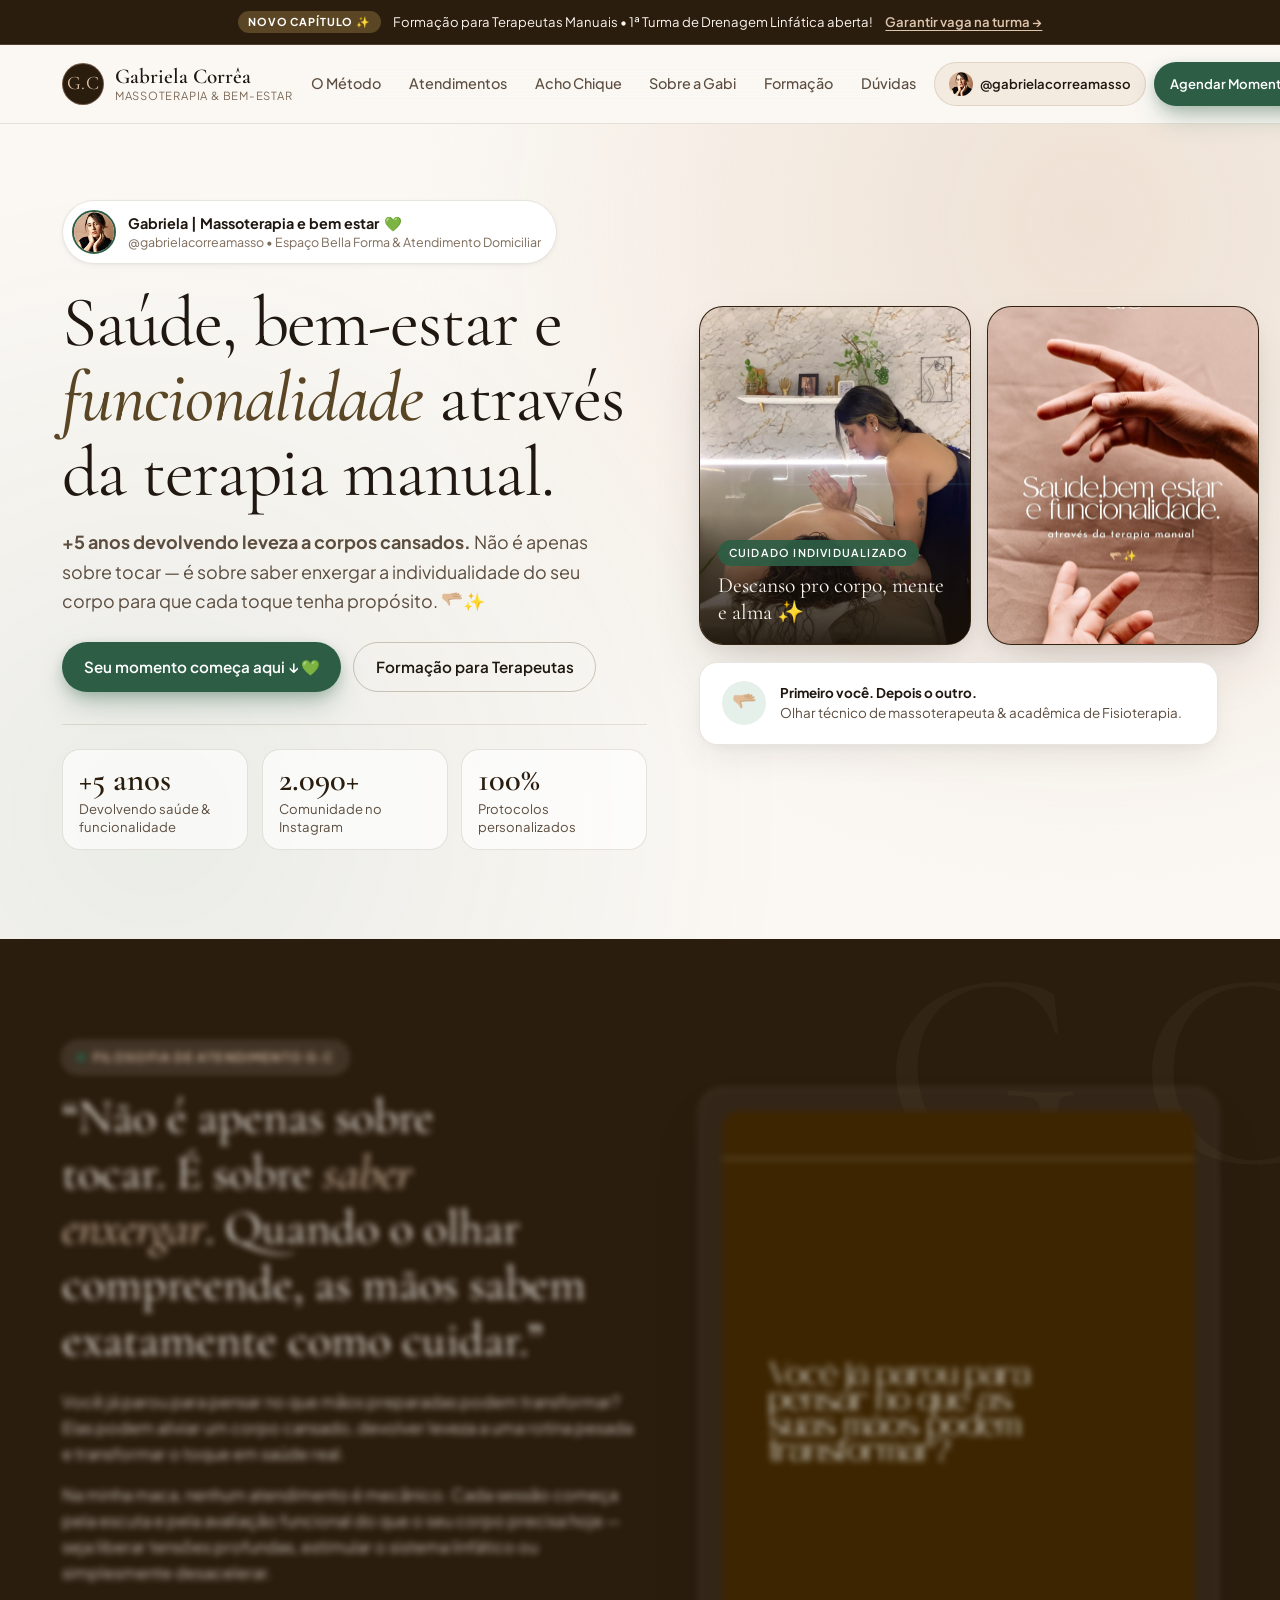
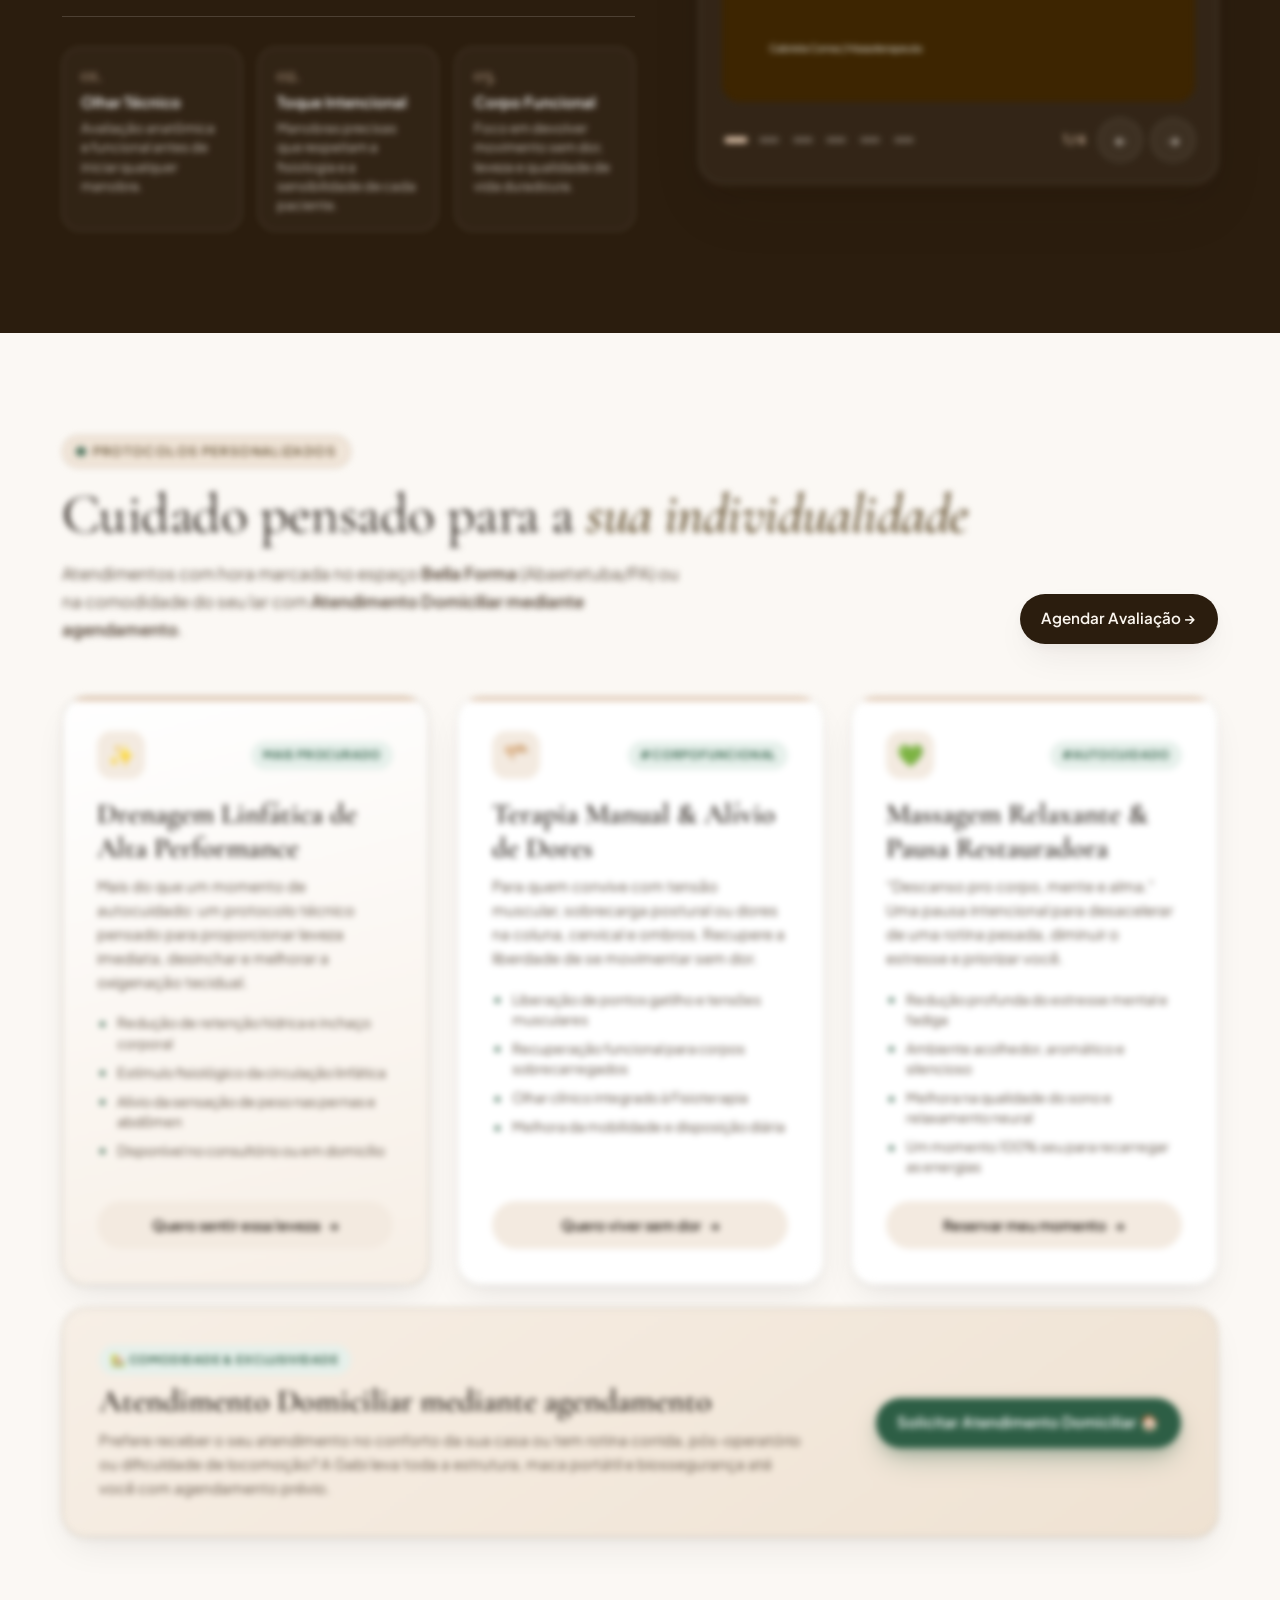
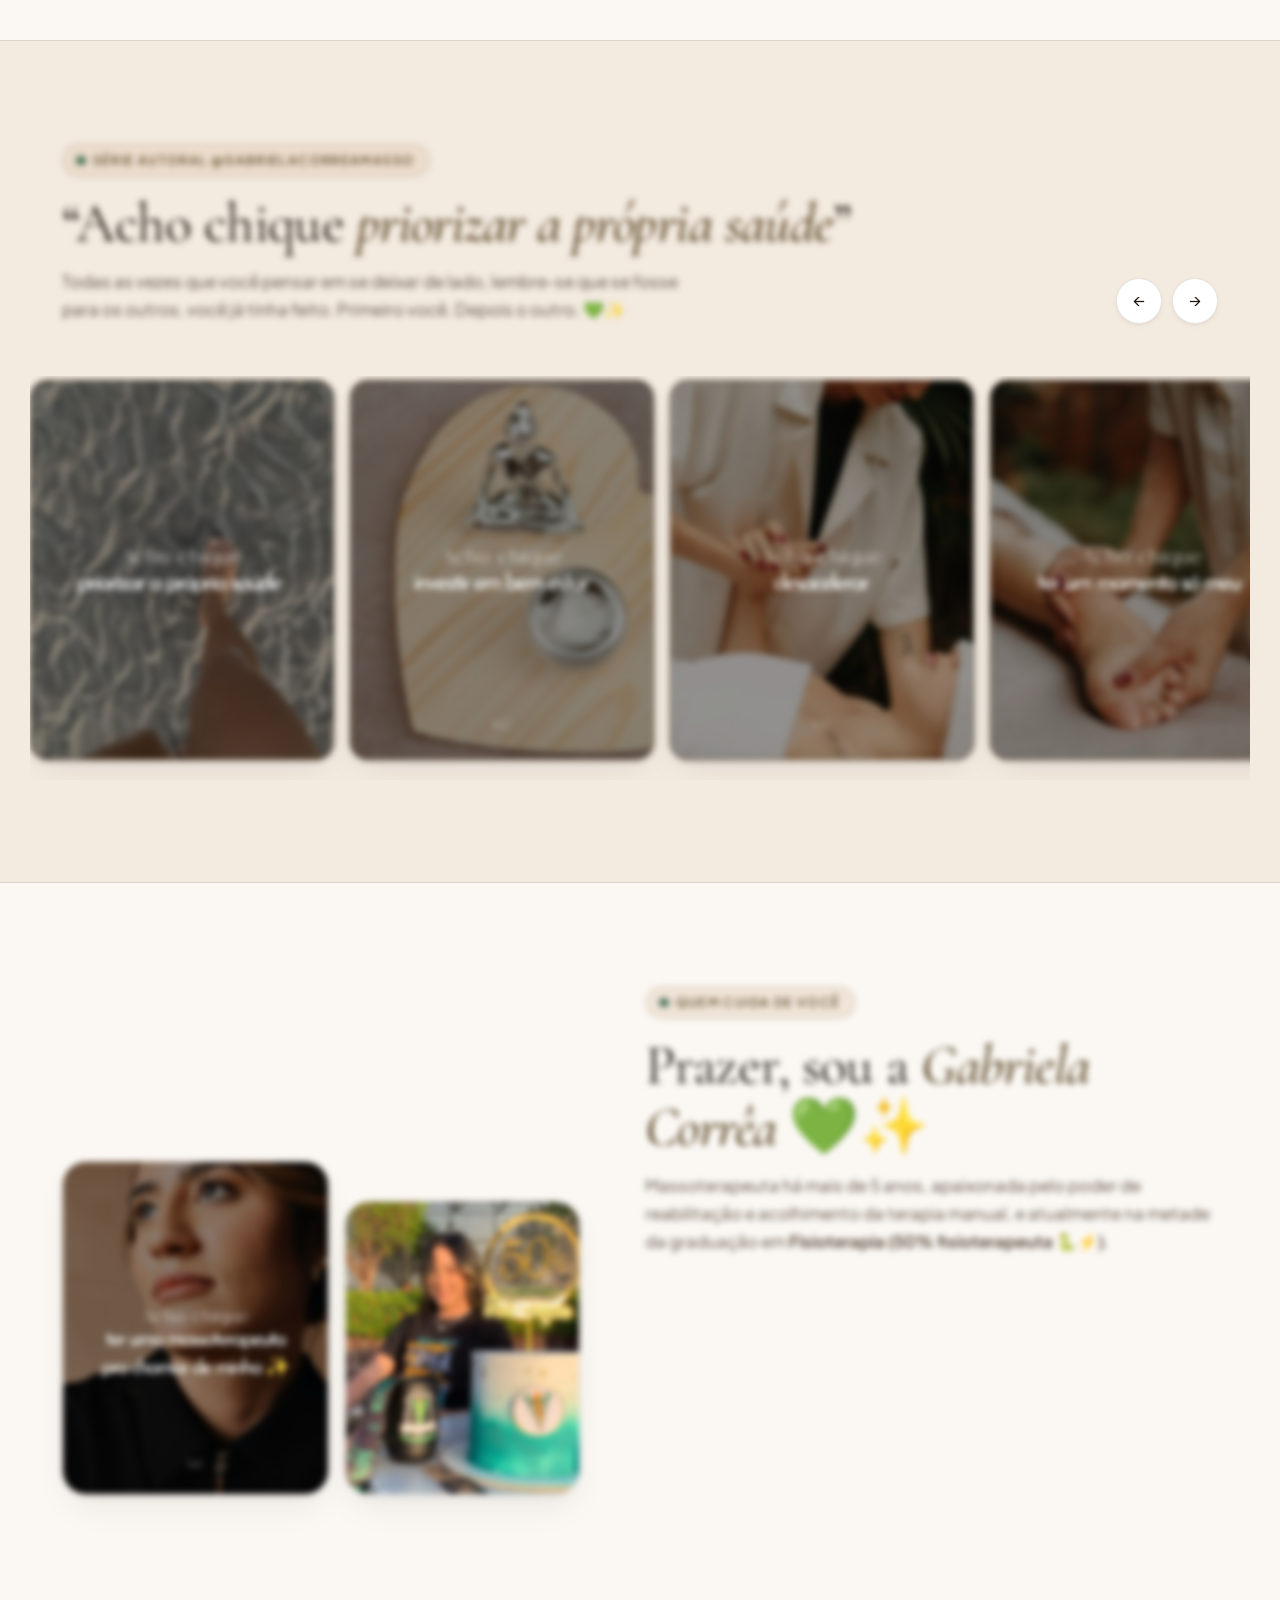
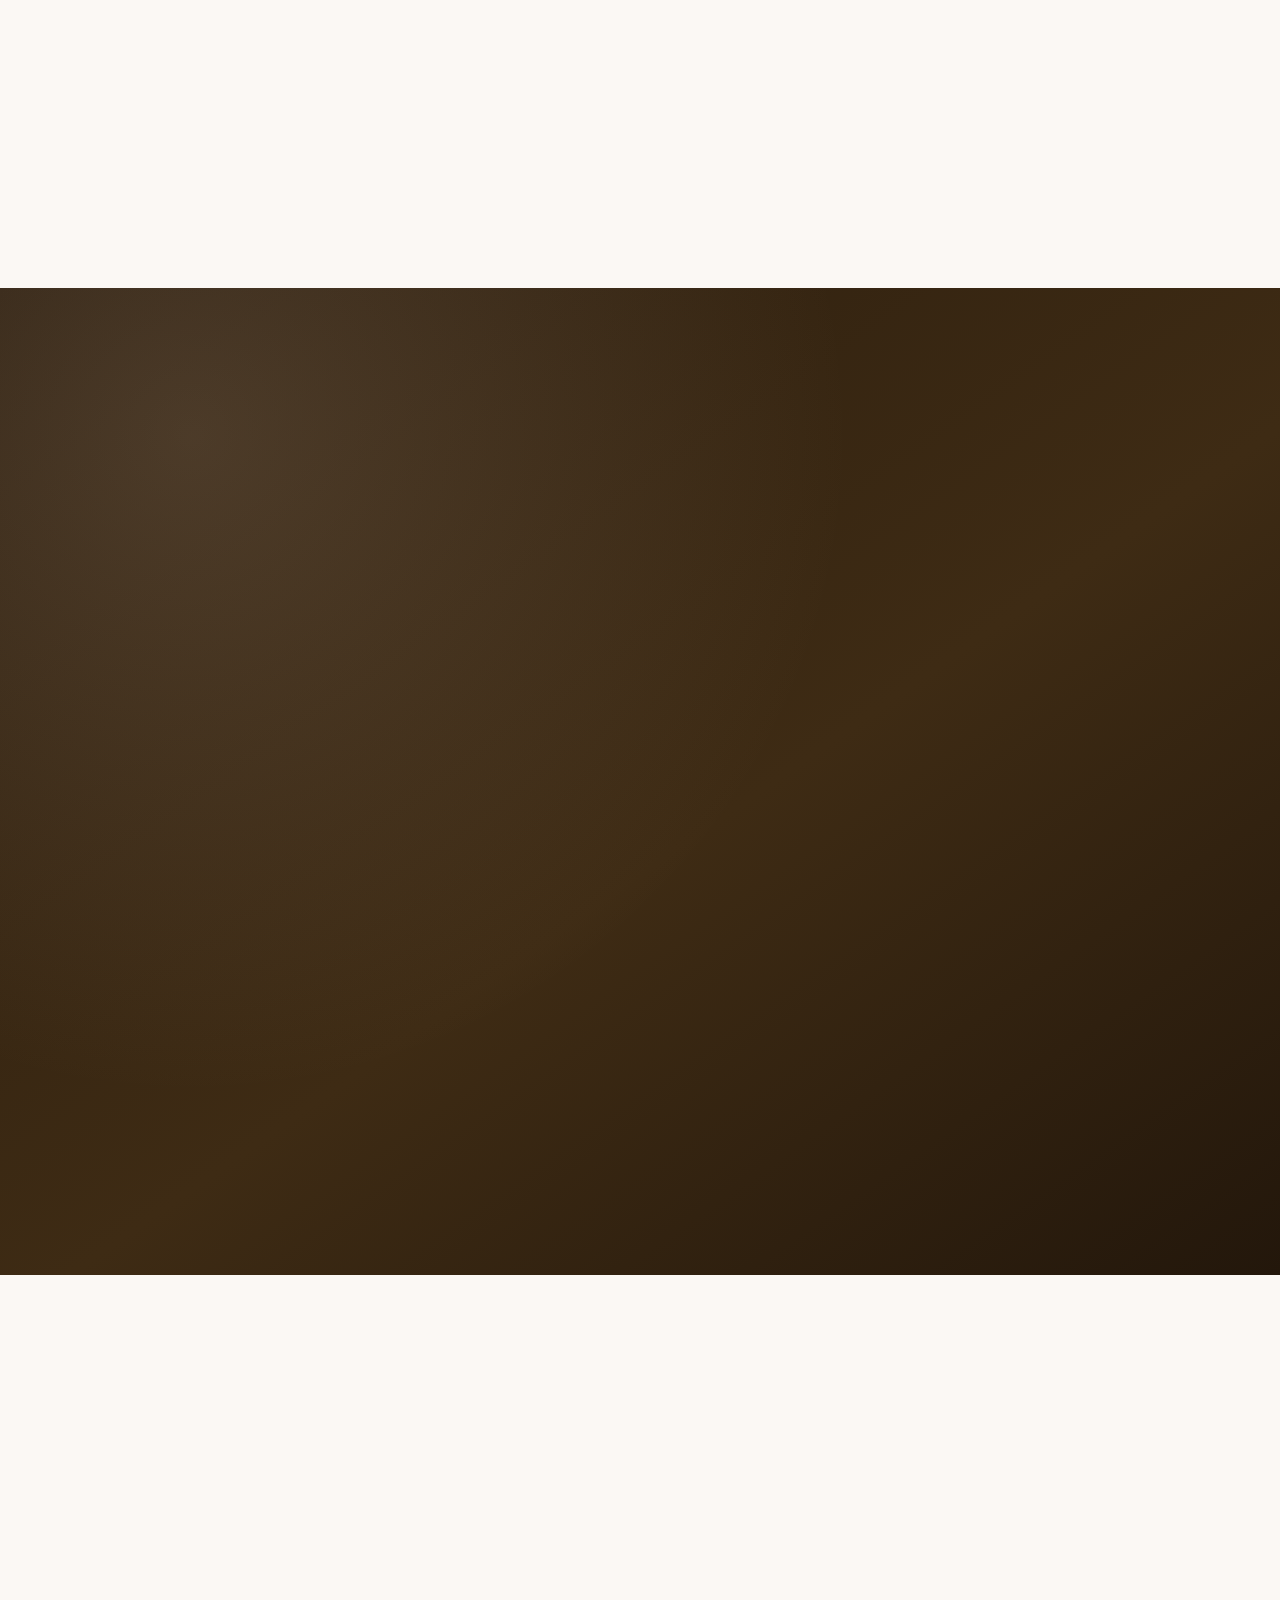
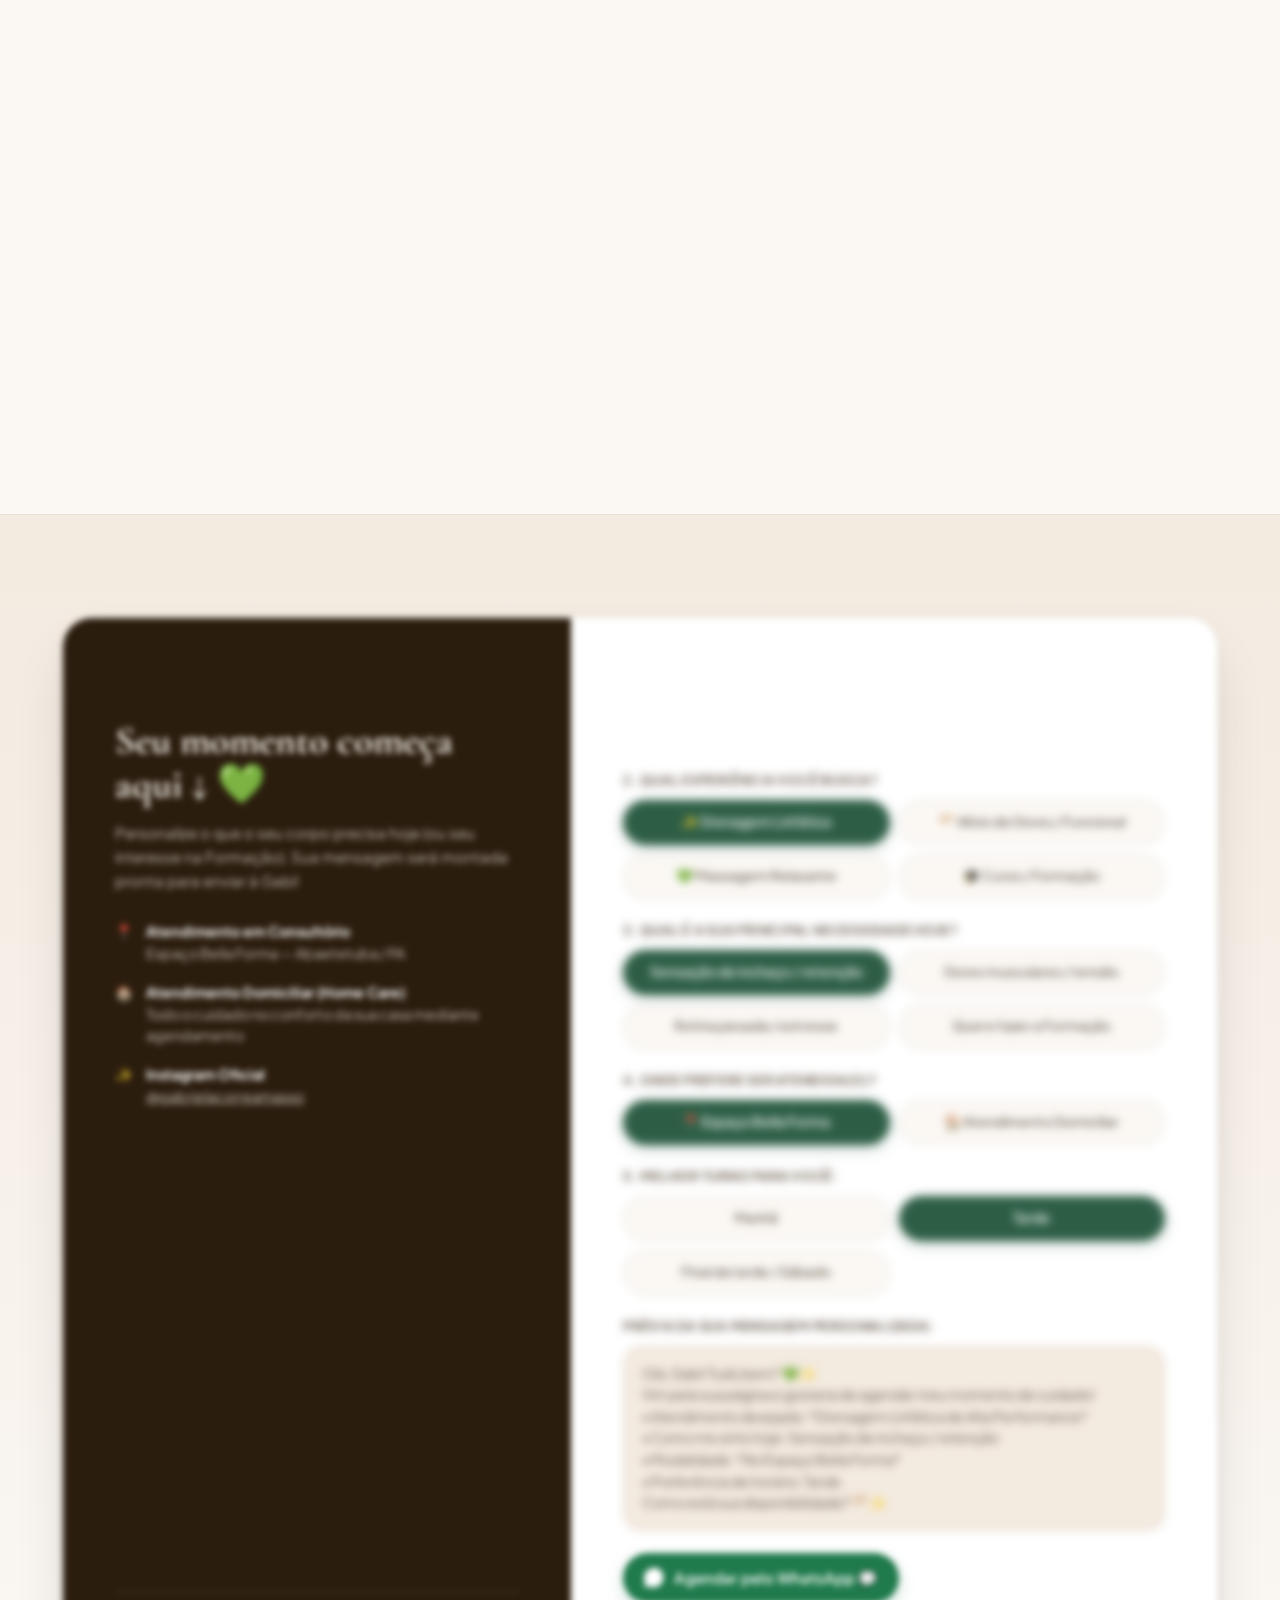
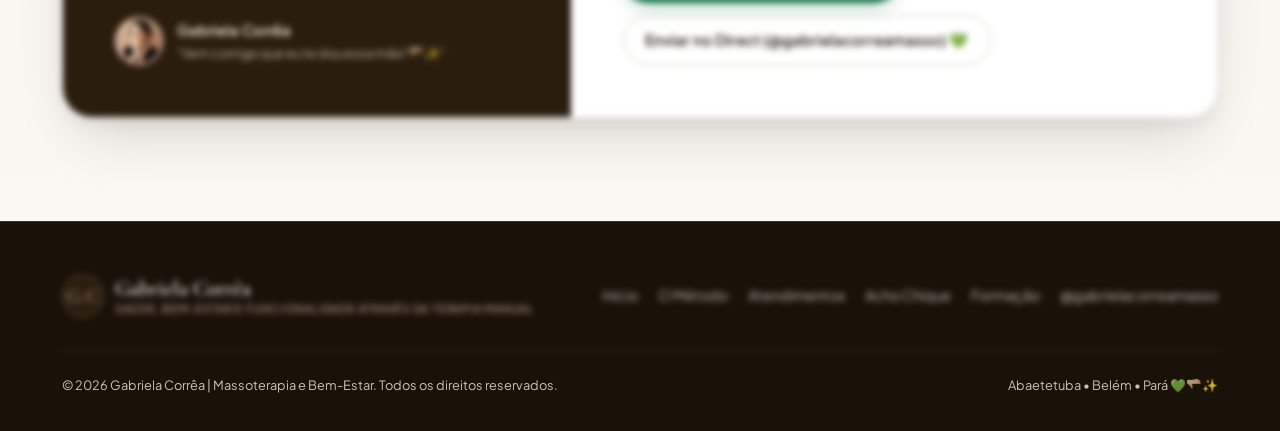
==== commit dba66896: "feat(motion): make scroll-reveal effects re-triggerable in both directions and add continuous calm a" ====
--- a/index.html
+++ b/index.html
@@ -705,7 +705,7 @@
 
             <div class="booking__actions">
               <a
-                href="https://wa.me/5591980381628"
+                href="https://wa.me/5591985037271"
                 target="_blank"
                 rel="noopener noreferrer"
                 class="btn btn--whatsapp"
--- a/styles.css
+++ b/styles.css
@@ -99,23 +99,29 @@
   }
 }
 
-/* Elementos que surgem suavemente ao rolar a página */
+/* Elementos que surgem suavemente ao rolar a página (para baixo ou para cima, sempre ativos) */
 .reveal-calm {
   opacity: 0;
-  transform: translateY(22px);
+  transform: translateY(24px) scale(0.985);
   filter: blur(3px);
   transition:
     opacity var(--duration-slow) var(--ease-calm),
     transform var(--duration-slow) var(--ease-calm),
     filter var(--duration-slow) var(--ease-calm);
-  transition-delay: var(--reveal-delay, 0ms);
-  will-change: opacity, transform;
+  transition-delay: 0ms;
+  will-change: opacity, transform, filter;
+}
+
+/* Quando o elemento sai pelo topo da tela, prepara uma entrada suave vinda de cima ao rolar de volta */
+.reveal-calm.reveal-calm--above {
+  transform: translateY(-20px) scale(0.985);
 }
 
 .reveal-calm.is-visible {
   opacity: 1;
-  transform: translateY(0);
+  transform: translateY(0) scale(1);
   filter: blur(0);
+  transition-delay: var(--reveal-delay, 0ms);
 }
 
 /* ==========================================================================
@@ -423,6 +429,7 @@
   gap: 0.65rem;
   min-height: 2.75rem;
   max-width: 100%;
+  transition: opacity 0.4s var(--ease-silk), transform 0.45s var(--ease-calm);
 }
 
 .brand__monogram {
@@ -439,6 +446,13 @@
   letter-spacing: 0.04em;
   border: 1px solid rgba(223, 196, 172, 0.35);
   flex-shrink: 0;
+  transition: transform 0.55s var(--ease-calm), box-shadow 0.55s var(--ease-calm), border-color 0.45s var(--ease-silk);
+}
+
+.brand:hover .brand__monogram {
+  transform: scale(1.05);
+  border-color: var(--bg-nude);
+  box-shadow: 0 4px 14px rgba(43, 29, 14, 0.18);
 }
 
 .brand__text {
@@ -462,14 +476,16 @@
   line-height: 1.25;
 }
 
-/* Menu Mobile colapsado por padrão */
+/* Menu Mobile colapsado por padrão com abertura suave */
 .nav {
   display: none;
   position: absolute;
   top: 100%;
   left: 0;
   right: 0;
-  background: var(--bg-cream);
+  background: rgba(251, 248, 244, 0.98);
+  backdrop-filter: blur(16px);
+  -webkit-backdrop-filter: blur(16px);
   padding: 1rem var(--container-pad) 1.5rem;
   border-bottom: 1px solid var(--border-strong);
   box-shadow: var(--shadow-elevated);
@@ -479,6 +495,7 @@
 
 .nav.open {
   display: flex;
+  animation: faqSoftOpen 0.45s var(--ease-calm);
 }
 
 .nav__link {
@@ -490,7 +507,7 @@
   font-size: 0.96rem;
   font-weight: 600;
   color: var(--text-secondary);
-  transition: background-color 0.2s ease, color 0.2s ease;
+  transition: background-color 0.4s var(--ease-silk), color 0.4s var(--ease-silk), transform 0.4s var(--ease-calm);
 }
 
 .nav__link:active {
@@ -519,7 +536,7 @@
   font-weight: 600;
   color: var(--text-primary);
   width: fit-content;
-  transition: background-color 0.2s ease, transform 0.2s ease;
+  transition: background-color 0.45s var(--ease-silk), transform 0.45s var(--ease-calm), box-shadow 0.45s var(--ease-calm);
 }
 
 .ig-pill__avatar {
@@ -528,6 +545,11 @@
   border-radius: 50%;
   object-fit: cover;
   flex-shrink: 0;
+  transition: transform 0.5s var(--ease-calm);
+}
+
+.ig-pill:hover .ig-pill__avatar {
+  transform: scale(1.08);
 }
 
 .header__cta {
@@ -545,7 +567,7 @@
   border: 1px solid var(--border-strong);
   background: var(--bg-sand);
   color: var(--text-primary);
-  transition: transform 0.2s ease, background-color 0.2s ease;
+  transition: transform 0.45s var(--ease-calm), background-color 0.4s var(--ease-silk);
 }
 
 .mobile-menu-btn:active {
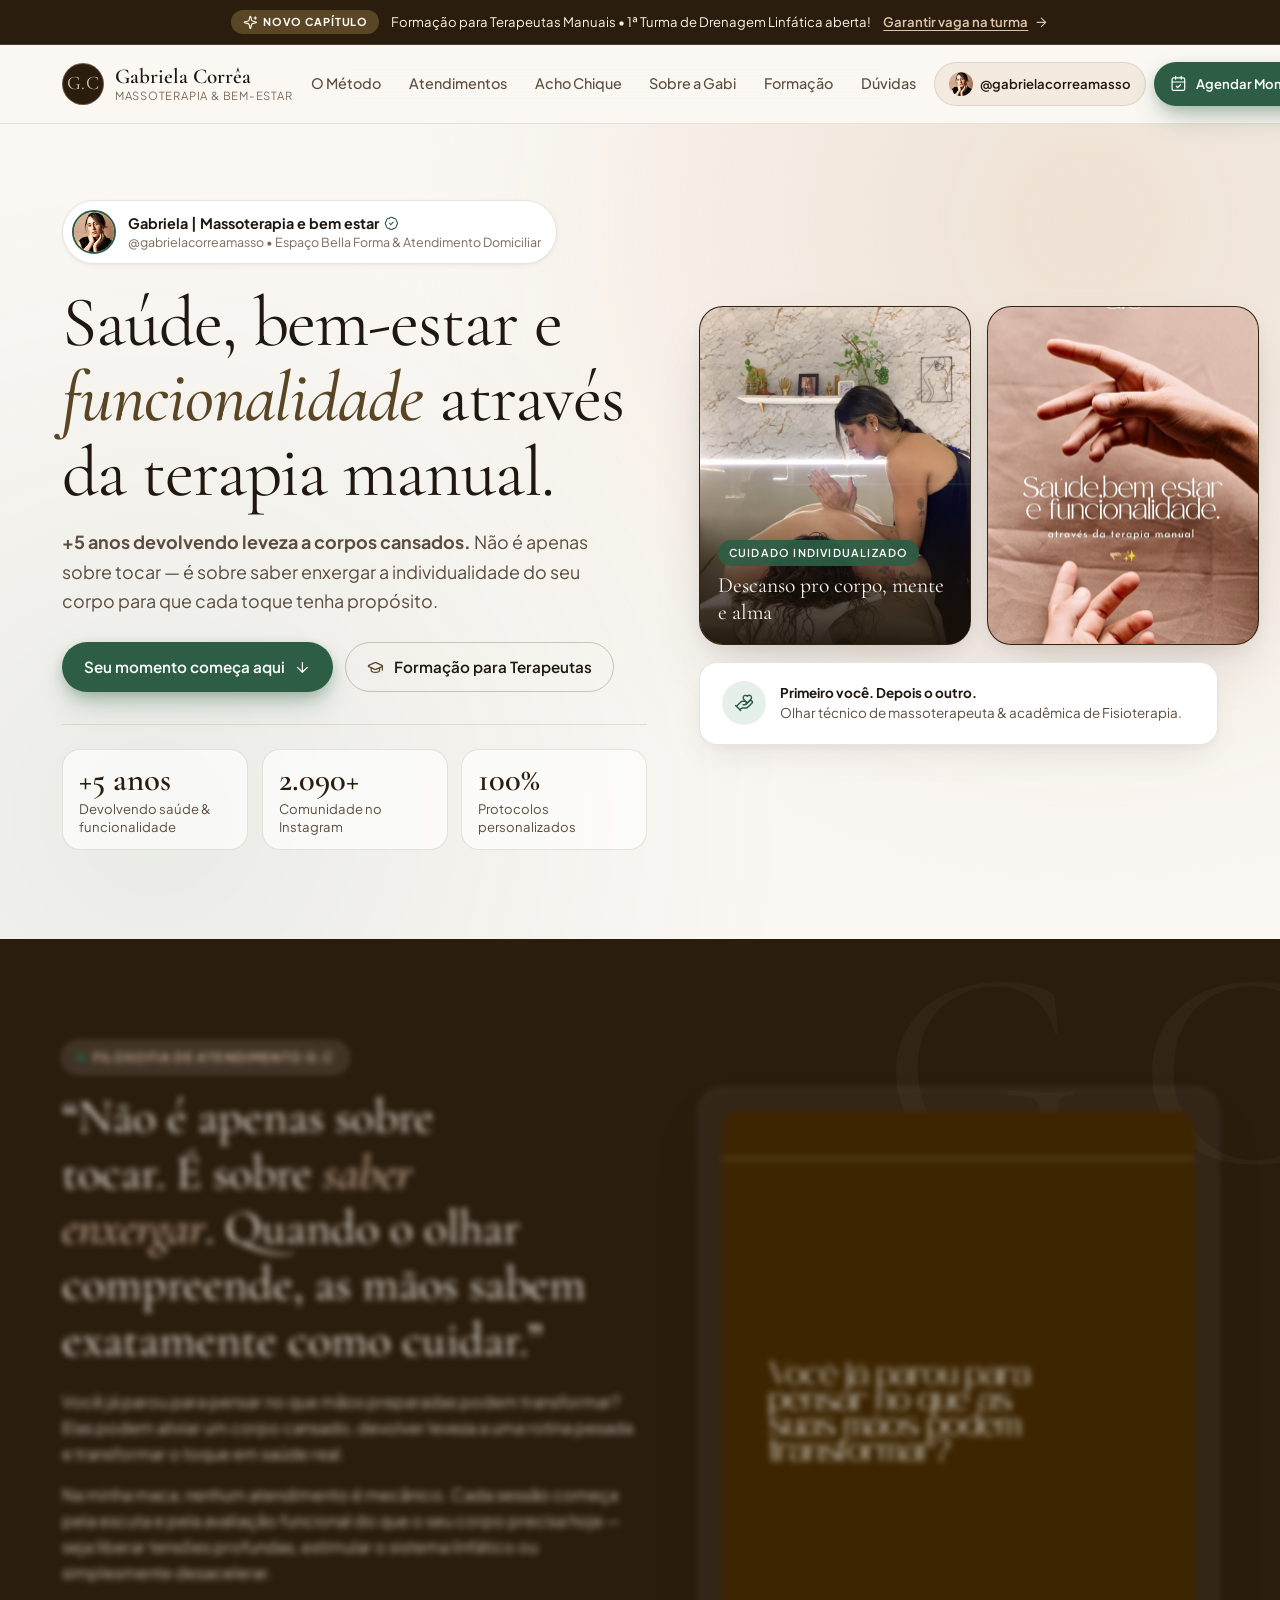
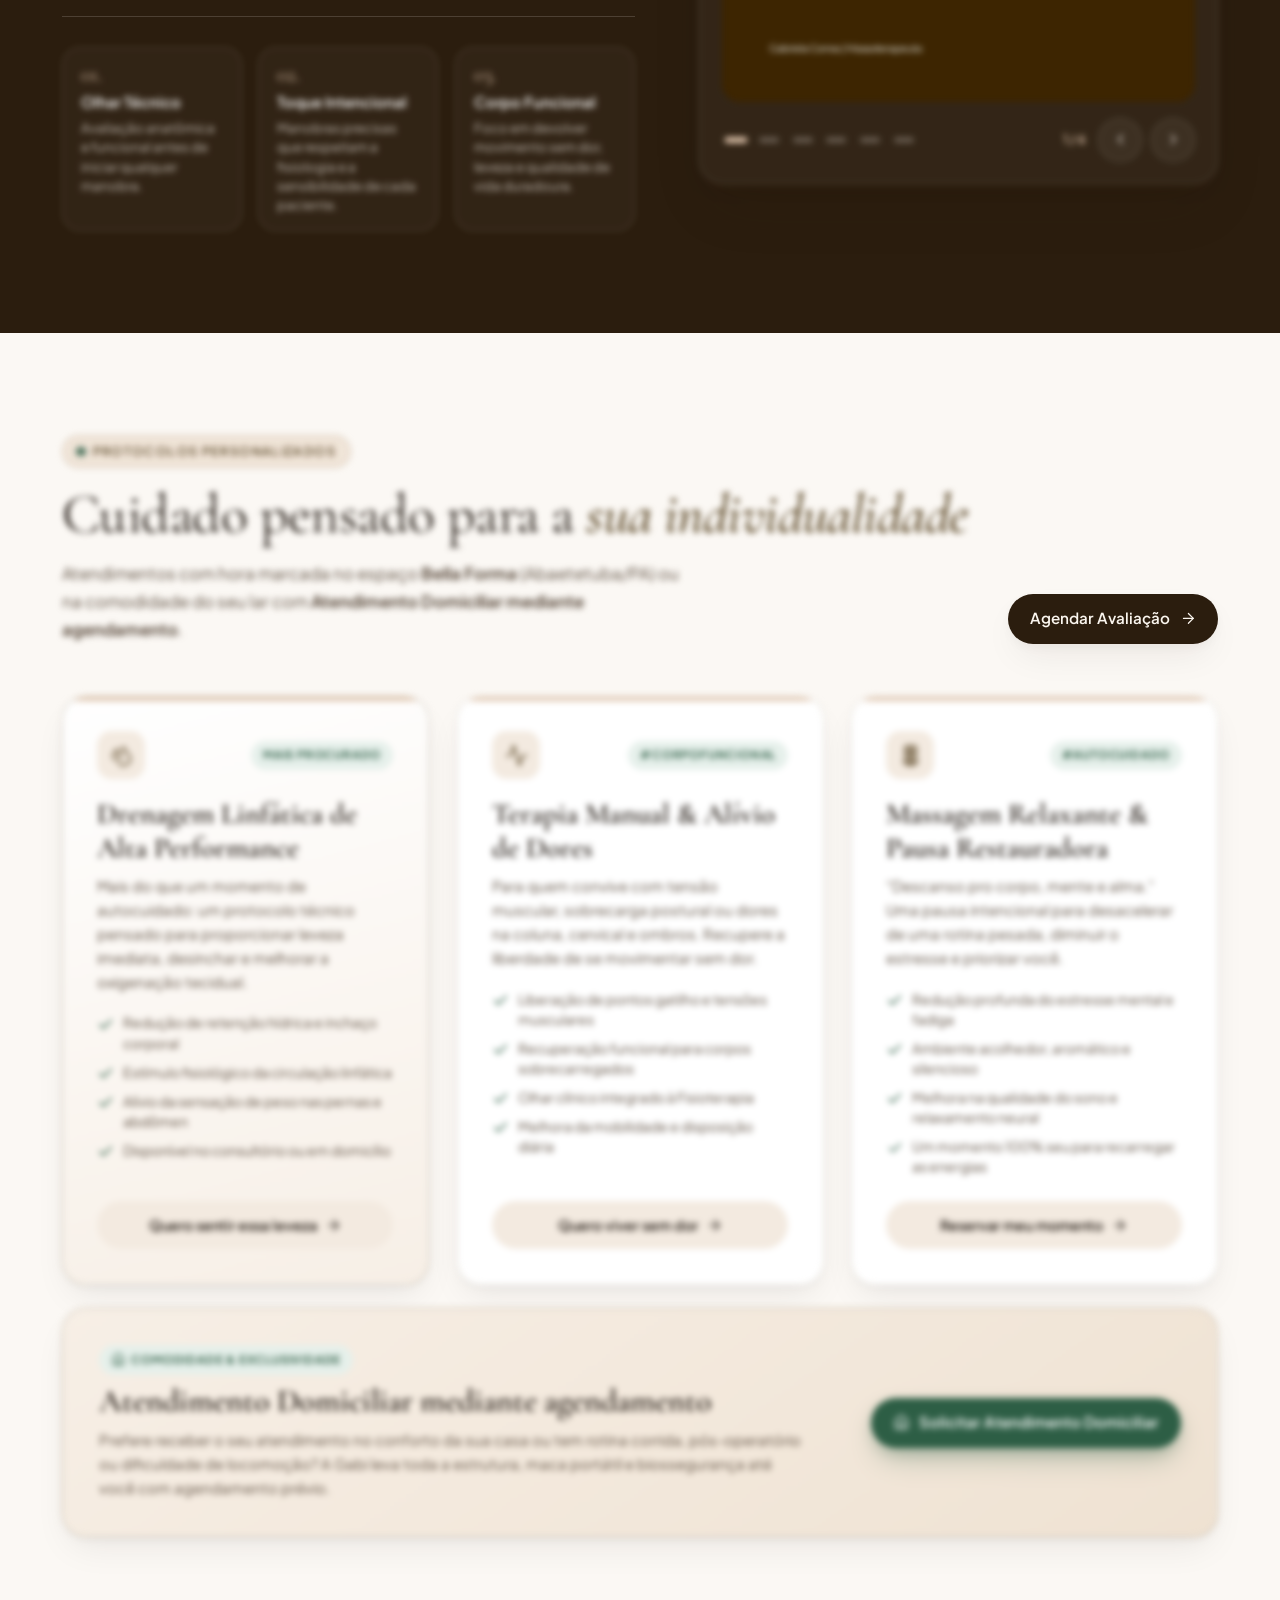
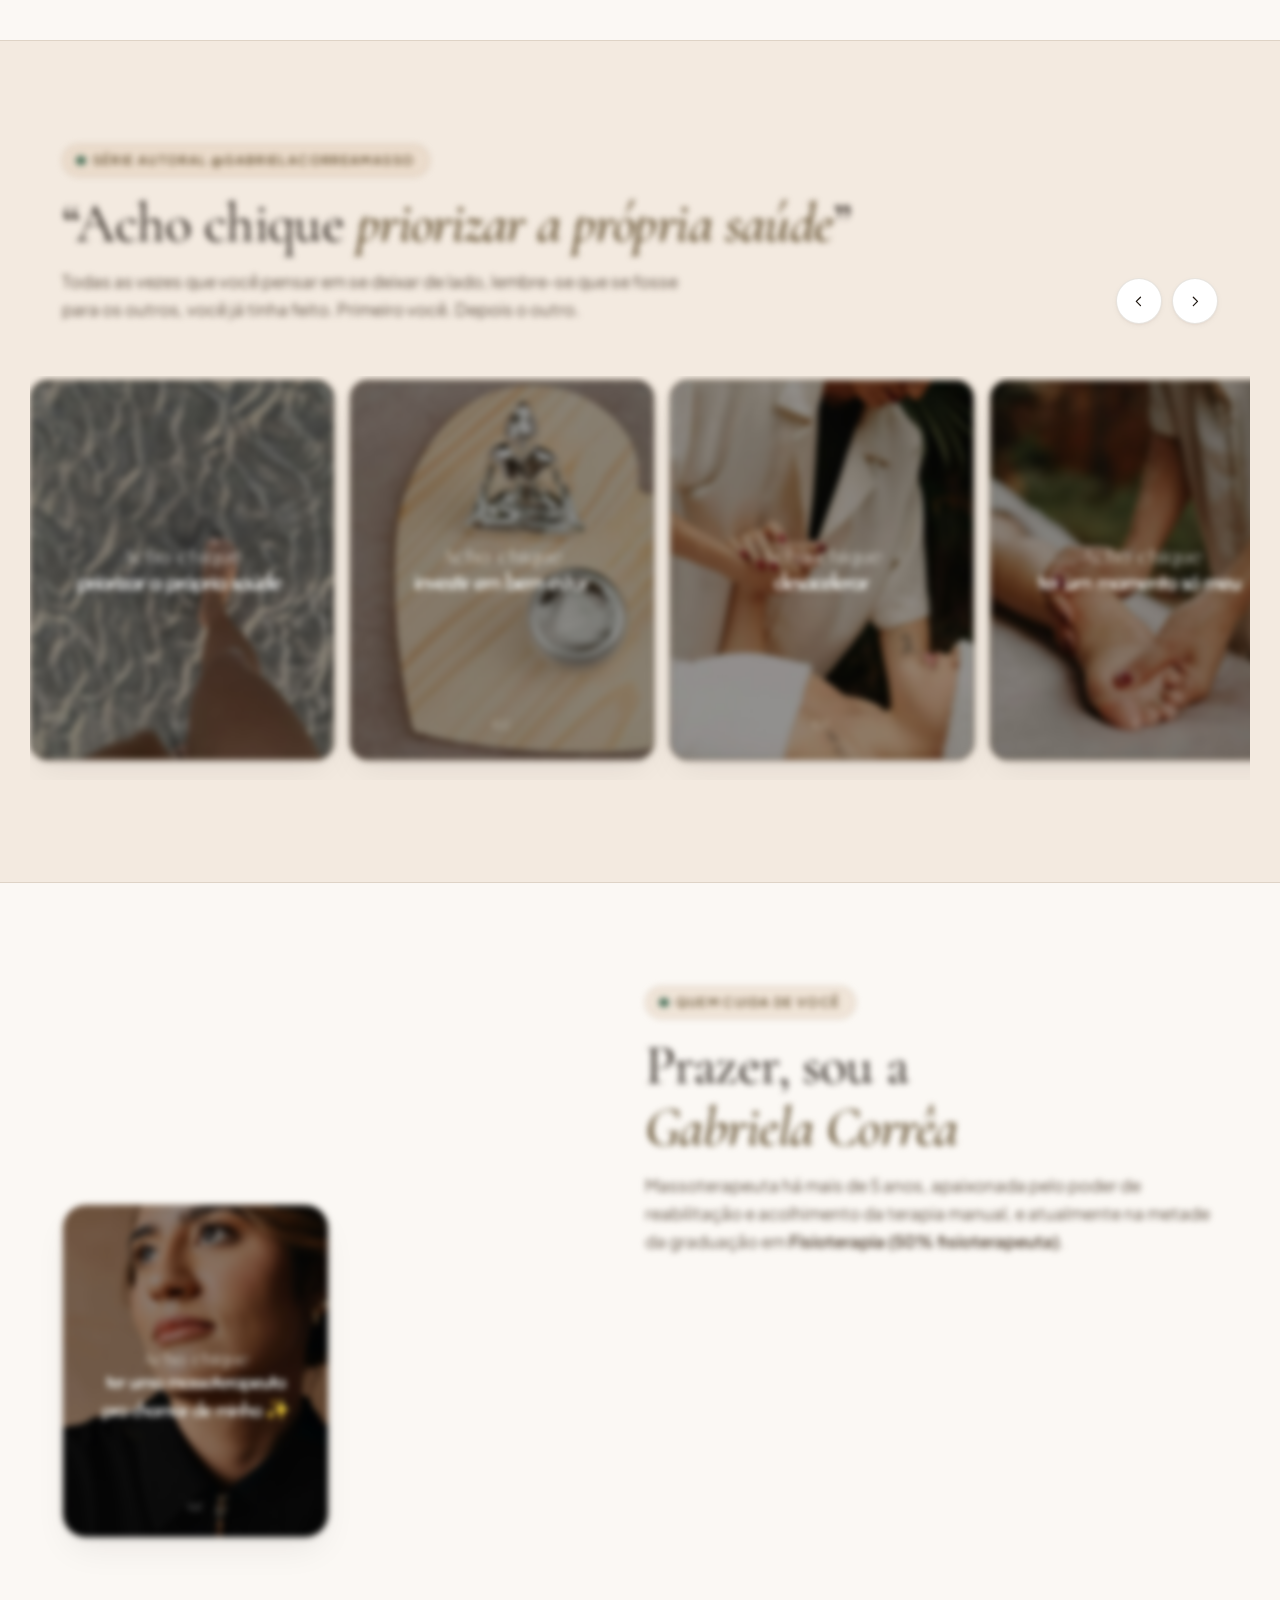
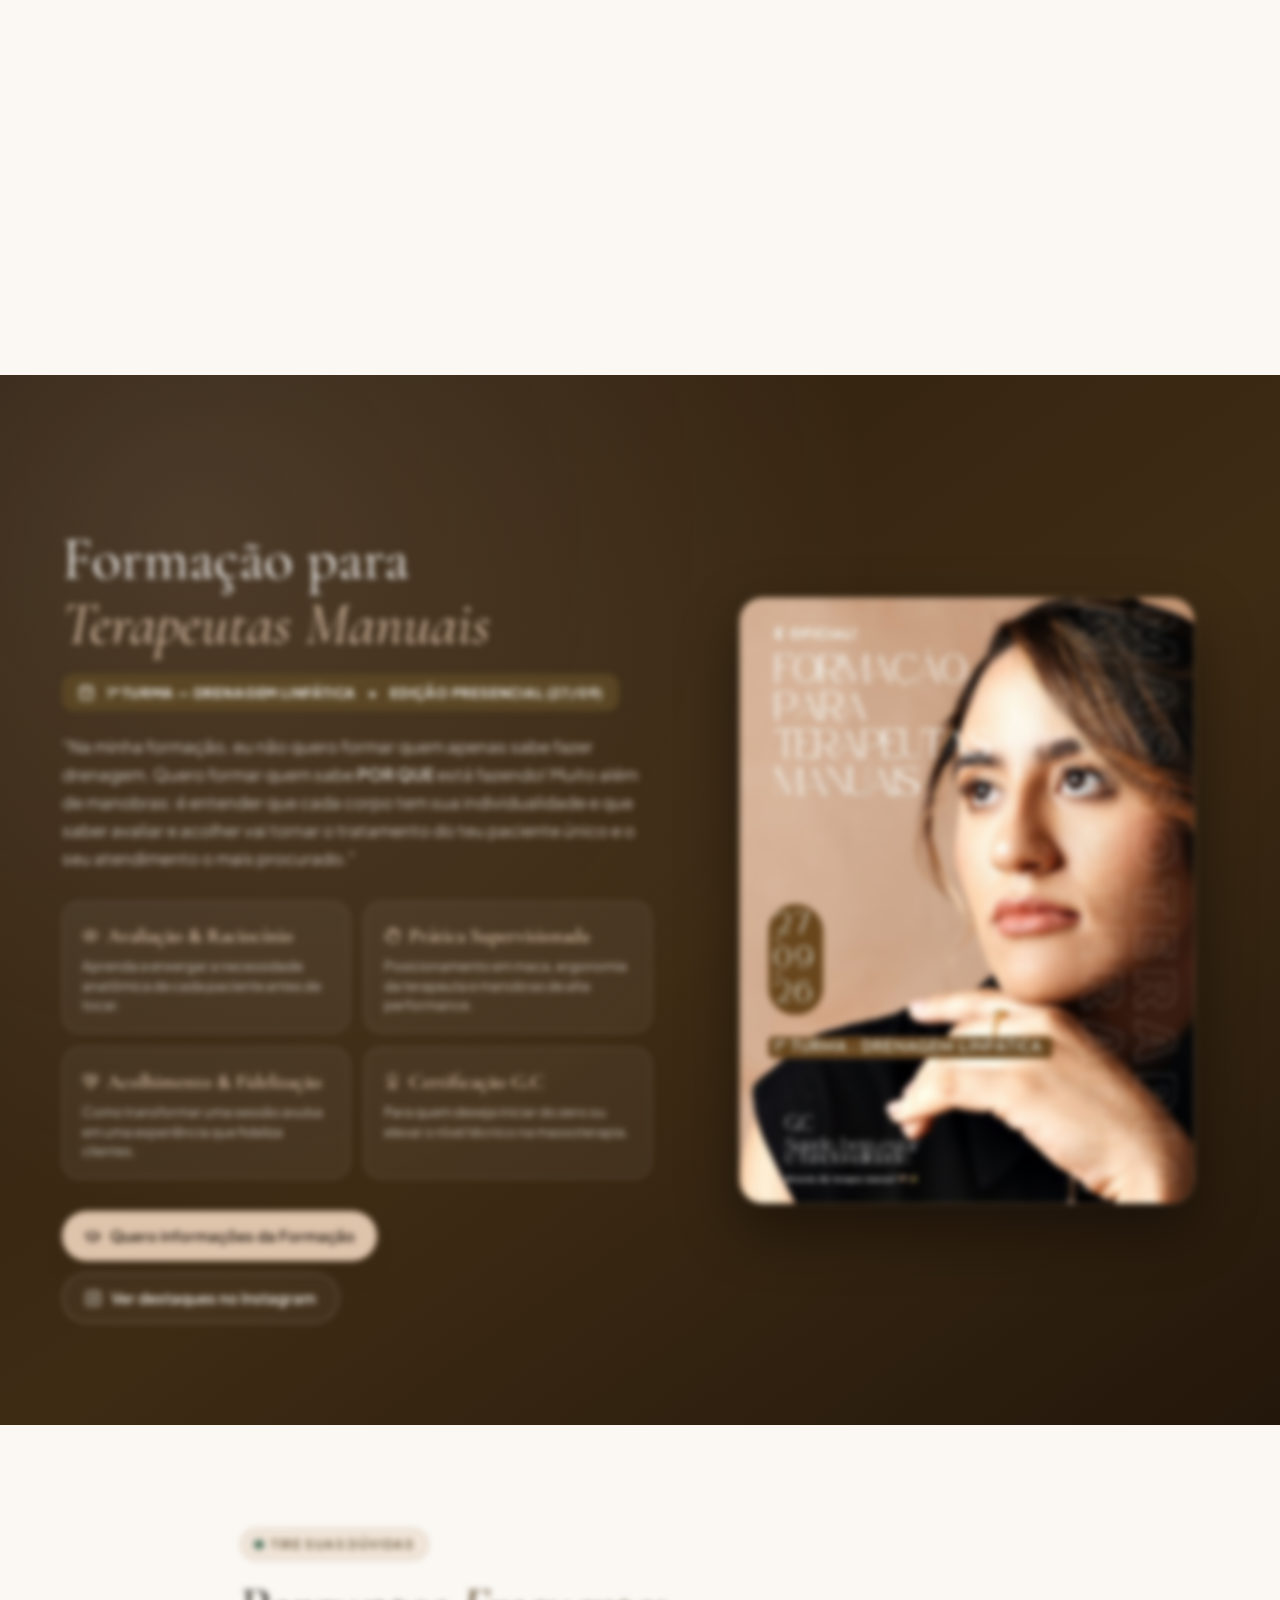
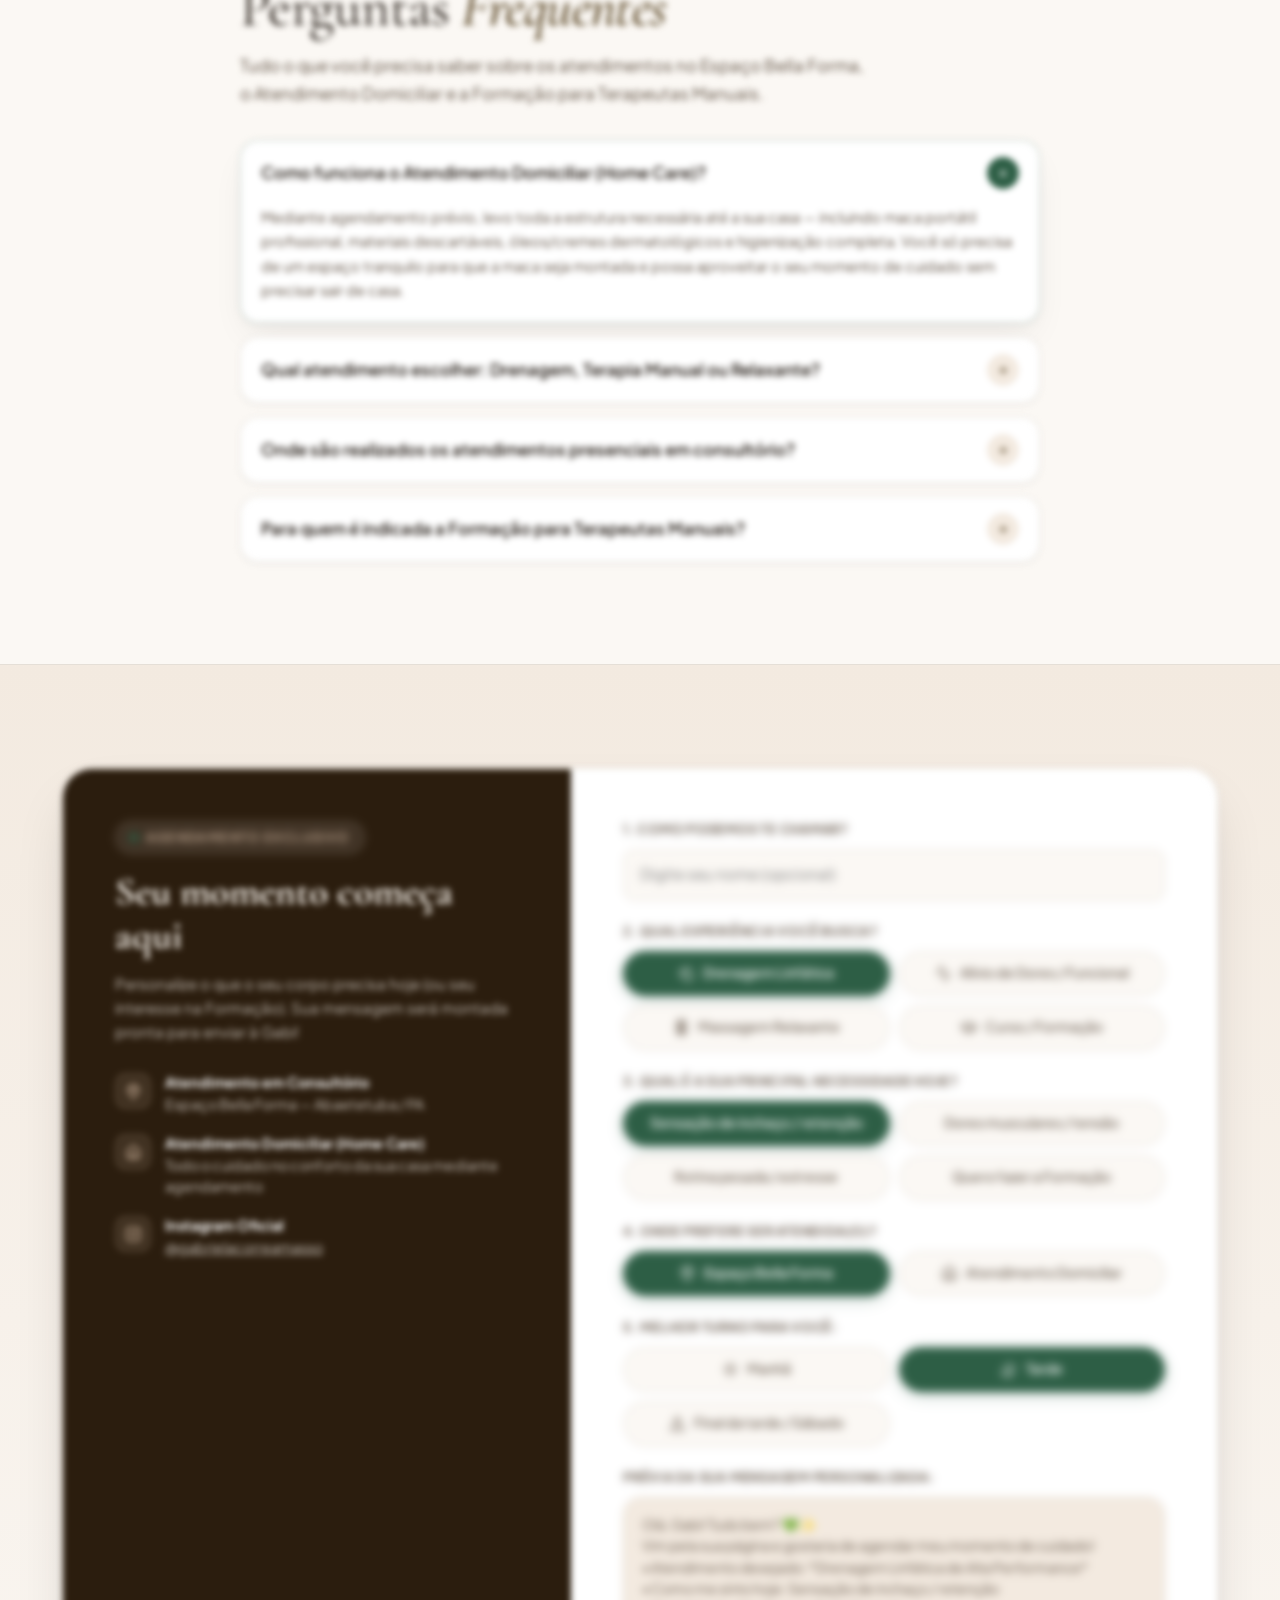
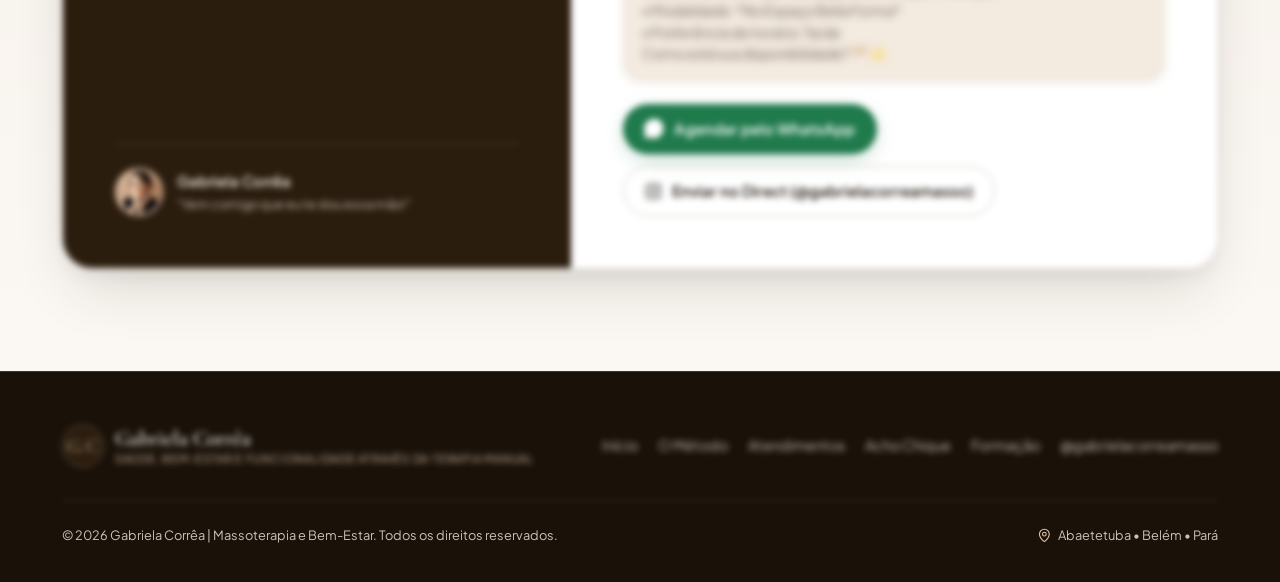
==== commit 8db0b269: "feat(icons): replace emojis and text symbols with professional Lucide vector icons" ====
--- a/index.html
+++ b/index.html
@@ -16,9 +16,15 @@
   <!-- Barra de Aviso Superior -->
   <div class="topbar">
     <div class="container topbar__inner">
-      <span class="topbar__badge">Novo Capítulo ✨</span>
+      <span class="topbar__badge">
+        <svg class="icon icon--xs" viewBox="0 0 24 24" aria-hidden="true"><path d="M9.937 15.5A2 2 0 0 0 8.5 14.063l-6.135-1.582a.5.5 0 0 1 0-.962L8.5 9.936A2 2 0 0 0 9.937 8.5l1.582-6.135a.5.5 0 0 1 .963 0L14.063 8.5A2 2 0 0 0 15.5 9.937l6.135 1.581a.5.5 0 0 1 0 .964L15.5 14.063a2 2 0 0 0-1.437 1.437l-1.582 6.135a.5.5 0 0 1-.963 0z"/><path d="M20 3v4"/><path d="M22 5h-4"/></svg>
+        <span>Novo Capítulo</span>
+      </span>
       <span>Formação para Terapeutas Manuais • 1ª Turma de Drenagem Linfática aberta!</span>
-      <a href="#formacao" class="topbar__link">Garantir vaga na turma →</a>
+      <a href="#formacao" class="topbar__link">
+        <span>Garantir vaga na turma</span>
+        <svg class="icon icon--xs" viewBox="0 0 24 24" aria-hidden="true"><path d="M5 12h14"/><path d="m12 5 7 7-7 7"/></svg>
+      </a>
     </div>
   </div>
 
@@ -40,7 +46,10 @@
         <a href="#sobre" class="nav__link">Sobre a Gabi</a>
         <a href="#formacao" class="nav__link">Formação</a>
         <a href="#duvidas" class="nav__link">Dúvidas</a>
-        <a href="#agendar" class="nav__link nav__link--mobile-only">Agendar Momento 💚</a>
+        <a href="#agendar" class="nav__link nav__link--mobile-only" style="gap: 0.45rem;">
+          <span>Agendar Momento</span>
+          <svg class="icon icon--sm icon--sage" viewBox="0 0 24 24" aria-hidden="true"><path d="M19 14c1.49-1.46 3-3.21 3-5.5A5.5 5.5 0 0 0 16.5 3c-1.76 0-3 .5-4.5 2-1.5-1.5-2.74-2-4.5-2A5.5 5.5 0 0 0 2 8.5c0 2.3 1.5 4.05 3 5.5l7 7Z"/></svg>
+        </a>
       </nav>
 
       <div class="header__actions">
@@ -49,10 +58,11 @@
           <span class="ig-pill__handle">@gabrielacorreamasso</span>
         </a>
         <a href="#agendar" class="btn btn--primary btn--sm header__cta">
-          Agendar Momento 💚
+          <svg class="icon icon--sm" viewBox="0 0 24 24" aria-hidden="true"><rect width="18" height="18" x="3" y="4" rx="2" ry="2"/><line x1="16" x2="16" y1="2" y2="6"/><line x1="8" x2="8" y1="2" y2="6"/><line x1="3" x2="21" y1="10" y2="10"/><path d="m9 16 2 2 4-4"/></svg>
+          <span>Agendar Momento</span>
         </a>
         <button class="mobile-menu-btn" id="mobileMenuBtn" aria-label="Abrir menu de navegação" aria-expanded="false">
-          <svg width="20" height="20" viewBox="0 0 24 24" fill="none" stroke="currentColor" stroke-width="2" aria-hidden="true">
+          <svg class="icon icon--md" viewBox="0 0 24 24" aria-hidden="true">
             <line x1="3" y1="6" x2="21" y2="6"></line>
             <line x1="3" y1="12" x2="21" y2="12"></line>
             <line x1="3" y1="18" x2="21" y2="18"></line>
@@ -72,7 +82,7 @@
             <div class="hero__profile-meta">
               <span class="hero__profile-handle">
                 <span>Gabriela | Massoterapia e bem estar</span>
-                <span aria-hidden="true">💚</span>
+                <svg class="icon icon--xs icon--sage" viewBox="0 0 24 24" aria-hidden="true"><path d="M3.85 8.62a4 4 0 0 1 4.78-4.77 4 4 0 0 1 6.74 0 4 4 0 0 1 4.78 4.78 4 4 0 0 1 0 6.74 4 4 0 0 1-4.77 4.78 4 4 0 0 1-6.75 0 4 4 0 0 1-4.78-4.77 4 4 0 0 1 0-6.76Z"/><path d="m9 12 2 2 4-4"/></svg>
               </span>
               <span class="hero__profile-bio">@gabrielacorreamasso • Espaço Bella Forma &amp; Atendimento Domiciliar</span>
             </div>
@@ -83,14 +93,16 @@
           </h1>
 
           <p class="hero__lead">
-            <strong>+5 anos devolvendo leveza a corpos cansados.</strong> Não é apenas sobre tocar — é sobre saber enxergar a individualidade do seu corpo para que cada toque tenha propósito. 🫳🏼✨
+            <strong>+5 anos devolvendo leveza a corpos cansados.</strong> Não é apenas sobre tocar — é sobre saber enxergar a individualidade do seu corpo para que cada toque tenha propósito.
           </p>
 
           <div class="hero__ctas">
             <a href="#agendar" class="btn btn--primary">
-              <span>Seu momento começa aqui ↓ 💚</span>
+              <span>Seu momento começa aqui</span>
+              <svg class="icon icon--sm" viewBox="0 0 24 24" aria-hidden="true"><path d="M12 5v14"/><path d="m19 12-7 7-7-7"/></svg>
             </a>
             <a href="#formacao" class="btn btn--outline">
+              <svg class="icon icon--sm icon--bronze" viewBox="0 0 24 24" aria-hidden="true"><path d="M21.42 10.922a1 1 0 0 0-.019-1.838L12.83 5.18a2 2 0 0 0-1.66 0L2.6 9.08a1 1 0 0 0 0 1.832l8.57 3.908a2 2 0 0 0 1.66 0z"/><path d="M22 10v6"/><path d="M6 12.5V16a6 3 0 0 0 12 0v-3.5"/></svg>
               <span>Formação para Terapeutas</span>
             </a>
           </div>
@@ -116,7 +128,7 @@
             <img src="assets/images/gabriela-atendimento.jpg" alt="Gabriela Corrêa realizando atendimento de massoterapia e terapia manual" />
             <div class="hero-card__caption">
               <span class="hero-card__tag">Cuidado Individualizado</span>
-              <p class="hero-card__title">Descanso pro corpo, mente e alma ✨</p>
+              <p class="hero-card__title">Descanso pro corpo, mente e alma</p>
             </div>
           </div>
 
@@ -125,7 +137,9 @@
           </div>
 
           <div class="hero__floating-badge">
-            <div class="floating-badge__icon" aria-hidden="true">🫳🏼</div>
+            <div class="floating-badge__icon" aria-hidden="true">
+              <svg class="icon icon--md" viewBox="0 0 24 24"><path d="M11 14h2a2 2 0 1 0 0-4h-3c-.6 0-1.1.2-1.4.6L3 16"/><path d="m7 20 1.6-1.4c.3-.4.8-.6 1.4-.6h4c1.1 0 2.1-.4 2.8-1.2l4.6-4.4a2 2 0 0 0-2.75-2.91l-4.2 3.9"/><path d="m2 15 6 6"/><path d="M19.5 8.5c.7-.7 1.5-1.6 1.5-2.7A2.73 2.73 0 0 0 16 4a2.78 2.78 0 0 0-5 1.8c0 1.2.8 2 1.5 2.8L16 12Z"/></svg>
+            </div>
             <div class="floating-badge__text">
               <strong>Primeiro você. Depois o outro.</strong>
               Olhar técnico de massoterapeuta &amp; acadêmica de Fisioterapia.
@@ -190,8 +204,12 @@
             <div class="manifesto-deck__dots" id="manifestoDeckDots"></div>
             <div class="manifesto-deck__nav">
               <span id="manifestoSlideCounter" class="deck-counter">1 / 6</span>
-              <button type="button" class="deck-nav-btn" id="prevManifestoBtn" aria-label="Slide anterior">←</button>
-              <button type="button" class="deck-nav-btn" id="nextManifestoBtn" aria-label="Próximo slide">→</button>
+              <button type="button" class="deck-nav-btn" id="prevManifestoBtn" aria-label="Slide anterior">
+                <svg class="icon icon--sm" viewBox="0 0 24 24" aria-hidden="true"><path d="m15 18-6-6 6-6"/></svg>
+              </button>
+              <button type="button" class="deck-nav-btn" id="nextManifestoBtn" aria-label="Próximo slide">
+                <svg class="icon icon--sm" viewBox="0 0 24 24" aria-hidden="true"><path d="m9 18 6-6-6-6"/></svg>
+              </button>
             </div>
           </div>
         </div>
@@ -214,7 +232,10 @@
               Atendimentos com hora marcada no espaço <strong>Bella Forma</strong> (Abaetetuba/PA) ou na comodidade do seu lar com <strong>Atendimento Domiciliar mediante agendamento</strong>.
             </p>
           </div>
-          <a href="#agendar" class="btn btn--espresso">Agendar Avaliação →</a>
+          <a href="#agendar" class="btn btn--espresso">
+            <span>Agendar Avaliação</span>
+            <svg class="icon icon--sm" viewBox="0 0 24 24" aria-hidden="true"><path d="M5 12h14"/><path d="m12 5 7 7-7 7"/></svg>
+          </a>
         </div>
 
         <div class="services__grid">
@@ -222,7 +243,9 @@
           <article class="service-card service-card--featured">
             <div class="service-card__top">
               <div class="service-card__header">
-                <div class="service-card__icon" aria-hidden="true">✨</div>
+                <div class="service-card__icon" aria-hidden="true">
+                  <svg class="icon icon--lg" viewBox="0 0 24 24"><path d="M7 16.3c2.2 0 4-1.83 4-4.05 0-1.16-.57-2.26-1.71-3.19S7.29 6.75 7 5.3c-.29 1.45-1.14 2.84-2.29 3.76S3 11.1 3 12.25c0 2.22 1.8 4.05 4 4.05z"/><path d="M12.56 6.6A10.97 10.97 0 0 0 14 3.02c.5 2.5 2 4.9 4 6.5s3 3.5 3 5.5a6.98 6.98 0 0 1-11.91 4.97"/></svg>
+                </div>
                 <span class="service-card__badge">Mais Procurado</span>
               </div>
               <h3 class="service-card__title">Drenagem Linfática de Alta Performance</h3>
@@ -243,7 +266,7 @@
               data-select-feeling="Sensação de inchaço / retenção"
             >
               <span>Quero sentir essa leveza</span>
-              <span aria-hidden="true">→</span>
+              <svg class="icon icon--sm" viewBox="0 0 24 24" aria-hidden="true"><path d="M5 12h14"/><path d="m12 5 7 7-7 7"/></svg>
             </a>
           </article>
 
@@ -251,7 +274,9 @@
           <article class="service-card">
             <div class="service-card__top">
               <div class="service-card__header">
-                <div class="service-card__icon" aria-hidden="true">🫳🏼</div>
+                <div class="service-card__icon" aria-hidden="true">
+                  <svg class="icon icon--lg" viewBox="0 0 24 24"><path d="M22 12h-2.48a2 2 0 0 0-1.93 1.46l-2.35 8.36a.25.25 0 0 1-.48 0L9.24 2.18a.25.25 0 0 0-.48 0l-2.35 8.36A2 2 0 0 1 4.49 12H2"/></svg>
+                </div>
                 <span class="service-card__badge">#CorpoFuncional</span>
               </div>
               <h3 class="service-card__title">Terapia Manual &amp; Alívio de Dores</h3>
@@ -272,7 +297,7 @@
               data-select-feeling="Dores musculares / tensão nas costas"
             >
               <span>Quero viver sem dor</span>
-              <span aria-hidden="true">→</span>
+              <svg class="icon icon--sm" viewBox="0 0 24 24" aria-hidden="true"><path d="M5 12h14"/><path d="m12 5 7 7-7 7"/></svg>
             </a>
           </article>
 
@@ -280,7 +305,9 @@
           <article class="service-card">
             <div class="service-card__top">
               <div class="service-card__header">
-                <div class="service-card__icon" aria-hidden="true">💚</div>
+                <div class="service-card__icon" aria-hidden="true">
+                  <svg class="icon icon--lg" viewBox="0 0 24 24"><path d="M12 5a3 3 0 1 1 3 3m-3-3a3 3 0 1 0-3 3m3-3v1M9 8a3 3 0 1 0 3 3M9 8h1m5 0a3 3 0 1 1-3 3m3-3h-1m-2 3v-1"/><circle cx="12" cy="8" r="2"/><path d="M12 10v12"/><path d="M12 22c4.2 0 7-1.667 7-5-4.2 0-7 1.667-7 5Z"/><path d="M12 22c-4.2 0-7-1.667-7-5 4.2 0 7 1.667 7 5Z"/></svg>
+                </div>
                 <span class="service-card__badge">#Autocuidado</span>
               </div>
               <h3 class="service-card__title">Massagem Relaxante &amp; Pausa Restauradora</h3>
@@ -301,7 +328,7 @@
               data-select-feeling="Rotina pesada / cansaço físico e mental"
             >
               <span>Reservar meu momento</span>
-              <span aria-hidden="true">→</span>
+              <svg class="icon icon--sm" viewBox="0 0 24 24" aria-hidden="true"><path d="M5 12h14"/><path d="m12 5 7 7-7 7"/></svg>
             </a>
           </article>
         </div>
@@ -309,7 +336,10 @@
         <!-- Destaque Especial: Atendimento Domiciliar (Home Care) -->
         <div class="homecare-banner">
           <div class="homecare-banner__content">
-            <span class="service-card__badge">🏡 Comodidade &amp; Exclusividade</span>
+            <span class="service-card__badge">
+              <svg class="icon icon--xs" viewBox="0 0 24 24" aria-hidden="true"><path d="M15 21v-8a1 1 0 0 0-1-1h-4a1 1 0 0 0-1 1v8"/><path d="M3 10a2 2 0 0 1 .709-1.528l7-5.999a2 2 0 0 1 2.582 0l7 5.999A2 2 0 0 1 21 10v9a2 2 0 0 1-2 2H5a2 2 0 0 1-2-2z"/></svg>
+              <span>Comodidade &amp; Exclusividade</span>
+            </span>
             <h3 class="homecare-banner__title">Atendimento Domiciliar mediante agendamento</h3>
             <p class="homecare-banner__desc">
               Prefere receber o seu atendimento no conforto da sua casa ou tem rotina corrida, pós-operatório ou dificuldade de locomoção? A Gabi leva toda a estrutura, maca portátil e biossegurança até você com agendamento prévio.
@@ -320,7 +350,8 @@
             class="btn btn--primary"
             data-select-modality="Atendimento Domiciliar (sob agendamento)"
           >
-            <span>Solicitar Atendimento Domiciliar 🏠</span>
+            <svg class="icon icon--sm" viewBox="0 0 24 24" aria-hidden="true"><path d="M15 21v-8a1 1 0 0 0-1-1h-4a1 1 0 0 0-1 1v8"/><path d="M3 10a2 2 0 0 1 .709-1.528l7-5.999a2 2 0 0 1 2.582 0l7 5.999A2 2 0 0 1 21 10v9a2 2 0 0 1-2 2H5a2 2 0 0 1-2-2z"/></svg>
+            <span>Solicitar Atendimento Domiciliar</span>
           </a>
         </div>
       </div>
@@ -339,12 +370,16 @@
               “Acho chique <em>priorizar a própria saúde</em>”
             </h2>
             <p class="section-subtitle">
-              Todas as vezes que você pensar em se deixar de lado, lembre-se que se fosse para os outros, você já tinha feito. Primeiro você. Depois o outro. 💚✨
+              Todas as vezes que você pensar em se deixar de lado, lembre-se que se fosse para os outros, você já tinha feito. Primeiro você. Depois o outro.
             </p>
           </div>
           <div class="carousel-controls">
-            <button type="button" class="carousel-btn" id="chiquePrev" aria-label="Deslizar para a esquerda">←</button>
-            <button type="button" class="carousel-btn" id="chiqueNext" aria-label="Deslizar para a direita">→</button>
+            <button type="button" class="carousel-btn" id="chiquePrev" aria-label="Deslizar para a esquerda">
+              <svg class="icon icon--sm" viewBox="0 0 24 24" aria-hidden="true"><path d="m15 18-6-6 6-6"/></svg>
+            </button>
+            <button type="button" class="carousel-btn" id="chiqueNext" aria-label="Deslizar para a direita">
+              <svg class="icon icon--sm" viewBox="0 0 24 24" aria-hidden="true"><path d="m9 18 6-6-6-6"/></svg>
+            </button>
           </div>
         </div>
 
@@ -403,10 +438,10 @@
             <span>Quem cuida de você</span>
           </div>
           <h2 class="section-title">
-            Prazer, sou a <em>Gabriela Corrêa</em> 💚✨
+            Prazer, sou a <em>Gabriela Corrêa</em>
           </h2>
           <p class="section-subtitle">
-            Massoterapeuta há mais de 5 anos, apaixonada pelo poder de reabilitação e acolhimento da terapia manual, e atualmente na metade da graduação em <strong>Fisioterapia (50% fisioterapeuta 🐍⚡️)</strong>.
+            Massoterapeuta há mais de 5 anos, apaixonada pelo poder de reabilitação e acolhimento da terapia manual, e atualmente na metade da graduação em <strong>Fisioterapia (50% fisioterapeuta)</strong>.
           </p>
           <p class="about__body-copy">
             Minha trajetória foi construída entendendo que cada pessoa que deita na minha maca traz consigo uma rotina, uma história e uma necessidade única. Por isso, busco constantemente unir a ciência da anatomia e da fisioterapia com a sensibilidade do toque humano — tanto nos meus atendimentos clínicos quanto formando novos terapeutas manuais.
@@ -415,28 +450,36 @@
           <div class="about__credentials">
             <div class="cred-box">
               <div class="cred-box__title">
-                <span aria-hidden="true">🫳🏼</span>
+                <span class="cred-box__icon" aria-hidden="true">
+                  <svg class="icon icon--sm" viewBox="0 0 24 24"><path d="M11 14h2a2 2 0 1 0 0-4h-3c-.6 0-1.1.2-1.4.6L3 16"/><path d="m7 20 1.6-1.4c.3-.4.8-.6 1.4-.6h4c1.1 0 2.1-.4 2.8-1.2l4.6-4.4a2 2 0 0 0-2.75-2.91l-4.2 3.9"/><path d="m2 15 6 6"/><path d="M19.5 8.5c.7-.7 1.5-1.6 1.5-2.7A2.73 2.73 0 0 0 16 4a2.78 2.78 0 0 0-5 1.8c0 1.2.8 2 1.5 2.8L16 12Z"/></svg>
+                </span>
                 <span>+5 Anos de Prática Clínica</span>
               </div>
               <p class="cred-box__desc">Centenas de pacientes atendidas com foco em funcionalidade, alívio de dores e estética integrativa.</p>
             </div>
             <div class="cred-box">
               <div class="cred-box__title">
-                <span aria-hidden="true">🐍</span>
+                <span class="cred-box__icon" aria-hidden="true">
+                  <svg class="icon icon--sm" viewBox="0 0 24 24"><path d="M4.8 2.3A.3.3 0 1 0 5 2H4a2 2 0 0 0-2 2v5a6 6 0 0 0 6 6v0a6 6 0 0 0 6-6V4a2 2 0 0 0-2-2h-1a.2.2 0 1 0 .3.3"/><path d="M8 15v1a6 6 0 0 0 6 6v0a6 6 0 0 0 6-6v-4"/><circle cx="20" cy="10" r="2"/></svg>
+                </span>
                 <span>Fisioterapia em Formação</span>
               </div>
               <p class="cred-box__desc">Base científica sólida em anatomia, biomecânica e raciocínio clínico aplicado à terapia manual.</p>
             </div>
             <div class="cred-box">
               <div class="cred-box__title">
-                <span aria-hidden="true">🎓</span>
+                <span class="cred-box__icon" aria-hidden="true">
+                  <svg class="icon icon--sm" viewBox="0 0 24 24"><path d="M21.42 10.922a1 1 0 0 0-.019-1.838L12.83 5.18a2 2 0 0 0-1.66 0L2.6 9.08a1 1 0 0 0 0 1.832l8.57 3.908a2 2 0 0 0 1.66 0z"/><path d="M22 10v6"/><path d="M6 12.5V16a6 3 0 0 0 12 0v-3.5"/></svg>
+                </span>
                 <span>Mentora de Terapeutas</span>
               </div>
               <p class="cred-box__desc">Criadora da Formação para Terapeutas Manuais (#1TurmaDeFormacaoDaGabi).</p>
             </div>
             <div class="cred-box">
               <div class="cred-box__title">
-                <span aria-hidden="true">📍</span>
+                <span class="cred-box__icon" aria-hidden="true">
+                  <svg class="icon icon--sm" viewBox="0 0 24 24"><path d="M20 10c0 4.993-5.539 10.193-7.399 11.799a1 1 0 0 1-1.202 0C9.539 20.193 4 14.993 4 10a8 8 0 0 1 16 0"/><circle cx="12" cy="10" r="3"/></svg>
+                </span>
                 <span>Consultório &amp; Domiciliar</span>
               </div>
               <p class="cred-box__desc">Atendimento no Espaço Bella Forma (Abaetetuba/PA) e também em domicílio mediante agendamento prévio.</p>
@@ -444,8 +487,14 @@
           </div>
 
           <div class="about__actions">
-            <a href="#agendar" class="btn btn--primary">Agendar atendimento com a Gabi</a>
-            <a href="https://www.instagram.com/gabrielacorreamasso/" target="_blank" rel="noopener noreferrer" class="btn btn--outline">Acompanhar no Instagram</a>
+            <a href="#agendar" class="btn btn--primary">
+              <svg class="icon icon--sm" viewBox="0 0 24 24" aria-hidden="true"><rect width="18" height="18" x="3" y="4" rx="2" ry="2"/><line x1="16" x2="16" y1="2" y2="6"/><line x1="8" x2="8" y1="2" y2="6"/><line x1="3" x2="21" y1="10" y2="10"/><path d="m9 16 2 2 4-4"/></svg>
+              <span>Agendar atendimento com a Gabi</span>
+            </a>
+            <a href="https://www.instagram.com/gabrielacorreamasso/" target="_blank" rel="noopener noreferrer" class="btn btn--outline">
+              <svg class="icon icon--sm" viewBox="0 0 24 24" aria-hidden="true"><rect width="20" height="20" x="2" y="2" rx="5" ry="5"/><path d="M16 11.37A4 4 0 1 1 12.63 8 4 4 0 0 1 16 11.37z"/><line x1="17.5" x2="17.51" y1="6.5" y2="6.5"/></svg>
+              <span>Acompanhar no Instagram</span>
+            </a>
           </div>
         </div>
       </div>
@@ -465,7 +514,8 @@
           </h2>
 
           <div class="academy__highlight-bar">
-            <span>📅 1ª Turma — Drenagem Linfática</span>
+            <svg class="icon icon--sm" viewBox="0 0 24 24" aria-hidden="true"><rect width="18" height="18" x="3" y="4" rx="2" ry="2"/><line x1="16" x2="16" y1="2" y2="6"/><line x1="8" x2="8" y1="2" y2="6"/><line x1="3" x2="21" y1="10" y2="10"/><path d="M8 14h.01"/><path d="M12 14h.01"/><path d="M16 14h.01"/><path d="M8 18h.01"/><path d="M12 18h.01"/><path d="M16 18h.01"/></svg>
+            <span>1ª Turma — Drenagem Linfática</span>
             <span>•</span>
             <span>Edição Presencial (27/09)</span>
           </div>
@@ -476,19 +526,31 @@
 
           <div class="academy__features">
             <div class="academy-feat">
-              <h4>Avaliação &amp; Raciocínio</h4>
+              <h4>
+                <svg class="icon icon--sm icon--nude" viewBox="0 0 24 24" aria-hidden="true"><path d="M2.062 12.348a1 1 0 0 1 0-.696 10.75 10.75 0 0 1 19.876 0 1 1 0 0 1 0 .696 10.75 10.75 0 0 1-19.876 0"/><circle cx="12" cy="12" r="3"/></svg>
+                <span>Avaliação &amp; Raciocínio</span>
+              </h4>
               <p>Aprenda a enxergar a necessidade anatômica de cada paciente antes de tocar.</p>
             </div>
             <div class="academy-feat">
-              <h4>Prática Supervisionada</h4>
+              <h4>
+                <svg class="icon icon--sm icon--nude" viewBox="0 0 24 24" aria-hidden="true"><path d="M18 11V6a2 2 0 0 0-2-2a2 2 0 0 0-2 2"/><path d="M14 10V4a2 2 0 0 0-2-2a2 2 0 0 0-2 2v2"/><path d="M10 10.5V6a2 2 0 0 0-2-2a2 2 0 0 0-2 2v8"/><path d="M18 8a2 2 0 1 1 4 0v6a8 8 0 0 1-8 8h-2c-2.8 0-4.5-.86-5.99-2.34l-3.6-3.6a2 2 0 0 1 2.83-2.82L7 15"/></svg>
+                <span>Prática Supervisionada</span>
+              </h4>
               <p>Posicionamento em maca, ergonomia da terapeuta e manobras de alta performance.</p>
             </div>
             <div class="academy-feat">
-              <h4>Acolhimento &amp; Fidelização</h4>
+              <h4>
+                <svg class="icon icon--sm icon--nude" viewBox="0 0 24 24" aria-hidden="true"><path d="M19 14c1.49-1.46 3-3.21 3-5.5A5.5 5.5 0 0 0 16.5 3c-1.76 0-3 .5-4.5 2-1.5-1.5-2.74-2-4.5-2A5.5 5.5 0 0 0 2 8.5c0 2.3 1.5 4.05 3 5.5l7 7Z"/><path d="M12 5 9.04 7.96a2.17 2.17 0 0 0 0 3.08c.82.82 2.13.85 3 .07l2.07-1.9a2.82 2.82 0 0 1 3.79 0l2.96 2.66"/><path d="m18 15-2-2"/><path d="m15 18-2-2"/></svg>
+                <span>Acolhimento &amp; Fidelização</span>
+              </h4>
               <p>Como transformar uma sessão avulsa em uma experiência que fideliza clientes.</p>
             </div>
             <div class="academy-feat">
-              <h4>Certificação G.C</h4>
+              <h4>
+                <svg class="icon icon--sm icon--nude" viewBox="0 0 24 24" aria-hidden="true"><path d="m15.477 12.89 1.515 8.526a.5.5 0 0 1-.81.47l-3.58-2.687a1 1 0 0 0-1.197 0l-3.586 2.686a.5.5 0 0 1-.81-.469l1.514-8.526"/><circle cx="12" cy="8" r="6"/></svg>
+                <span>Certificação G.C</span>
+              </h4>
               <p>Para quem deseja iniciar do zero ou elevar o nível técnico na massoterapia.</p>
             </div>
           </div>
@@ -500,9 +562,11 @@
               data-select-service="Formação para Terapeutas Manuais (1ª Turma - Drenagem Linfática)"
               data-select-feeling="Quero me profissionalizar / entrar na turma de formação"
             >
-              <span>Quero informações da Formação 📲</span>
+              <svg class="icon icon--sm" viewBox="0 0 24 24" aria-hidden="true"><path d="M21.42 10.922a1 1 0 0 0-.019-1.838L12.83 5.18a2 2 0 0 0-1.66 0L2.6 9.08a1 1 0 0 0 0 1.832l8.57 3.908a2 2 0 0 0 1.66 0z"/><path d="M22 10v6"/><path d="M6 12.5V16a6 3 0 0 0 12 0v-3.5"/></svg>
+              <span>Quero informações da Formação</span>
             </a>
             <a href="https://www.instagram.com/gabrielacorreamasso/" target="_blank" rel="noopener noreferrer" class="btn btn--outline-light">
+              <svg class="icon icon--sm" viewBox="0 0 24 24" aria-hidden="true"><rect width="20" height="20" x="2" y="2" rx="5" ry="5"/><path d="M16 11.37A4 4 0 1 1 12.63 8 4 4 0 0 1 16 11.37z"/><line x1="17.5" x2="17.51" y1="6.5" y2="6.5"/></svg>
               <span>Ver destaques no Instagram</span>
             </a>
           </div>
@@ -536,7 +600,9 @@
           <details class="faq-item" open>
             <summary class="faq-item__summary">
               <span>Como funciona o Atendimento Domiciliar (Home Care)?</span>
-              <span class="faq-item__icon" aria-hidden="true">+</span>
+              <span class="faq-item__icon" aria-hidden="true">
+                <svg class="icon icon--xs" viewBox="0 0 24 24"><path d="M5 12h14"/><path d="M12 5v14"/></svg>
+              </span>
             </summary>
             <div class="faq-item__body">
               <p>
@@ -548,7 +614,9 @@
           <details class="faq-item">
             <summary class="faq-item__summary">
               <span>Qual atendimento escolher: Drenagem, Terapia Manual ou Relaxante?</span>
-              <span class="faq-item__icon" aria-hidden="true">+</span>
+              <span class="faq-item__icon" aria-hidden="true">
+                <svg class="icon icon--xs" viewBox="0 0 24 24"><path d="M5 12h14"/><path d="M12 5v14"/></svg>
+              </span>
             </summary>
             <div class="faq-item__body">
               <p>
@@ -560,7 +628,9 @@
           <details class="faq-item">
             <summary class="faq-item__summary">
               <span>Onde são realizados os atendimentos presenciais em consultório?</span>
-              <span class="faq-item__icon" aria-hidden="true">+</span>
+              <span class="faq-item__icon" aria-hidden="true">
+                <svg class="icon icon--xs" viewBox="0 0 24 24"><path d="M5 12h14"/><path d="M12 5v14"/></svg>
+              </span>
             </summary>
             <div class="faq-item__body">
               <p>
@@ -572,7 +642,9 @@
           <details class="faq-item">
             <summary class="faq-item__summary">
               <span>Para quem é indicada a Formação para Terapeutas Manuais?</span>
-              <span class="faq-item__icon" aria-hidden="true">+</span>
+              <span class="faq-item__icon" aria-hidden="true">
+                <svg class="icon icon--xs" viewBox="0 0 24 24"><path d="M5 12h14"/><path d="M12 5v14"/></svg>
+              </span>
             </summary>
             <div class="faq-item__body">
               <p>
@@ -584,7 +656,7 @@
       </div>
     </section>
 
-    <!-- Configurador Interativo de Agendamento ("Seu momento começa aqui ↓ 💚") -->
+    <!-- Configurador Interativo de Agendamento ("Seu momento começa aqui") -->
     <section class="booking" id="agendar">
       <div class="container">
         <div class="booking__card">
@@ -595,7 +667,7 @@
                 <span>Agendamento Exclusivo</span>
               </div>
               <h2 class="booking__info-title">
-                Seu momento começa aqui ↓ 💚
+                Seu momento começa aqui
               </h2>
               <p class="booking__info-desc">
                 Personalize o que o seu corpo precisa hoje (ou seu interesse na Formação). Sua mensagem será montada pronta para enviar à Gabi!
@@ -603,21 +675,27 @@
 
               <ul class="booking__info-list">
                 <li>
-                  <span aria-hidden="true">📍</span>
+                  <span class="booking__info-icon" aria-hidden="true">
+                    <svg class="icon icon--sm" viewBox="0 0 24 24"><path d="M20 10c0 4.993-5.539 10.193-7.399 11.799a1 1 0 0 1-1.202 0C9.539 20.193 4 14.993 4 10a8 8 0 0 1 16 0"/><circle cx="12" cy="10" r="3"/></svg>
+                  </span>
                   <div>
                     <strong>Atendimento em Consultório</strong>
                     Espaço Bella Forma — Abaetetuba / PA
                   </div>
                 </li>
                 <li>
-                  <span aria-hidden="true">🏠</span>
+                  <span class="booking__info-icon" aria-hidden="true">
+                    <svg class="icon icon--sm" viewBox="0 0 24 24"><path d="M15 21v-8a1 1 0 0 0-1-1h-4a1 1 0 0 0-1 1v8"/><path d="M3 10a2 2 0 0 1 .709-1.528l7-5.999a2 2 0 0 1 2.582 0l7 5.999A2 2 0 0 1 21 10v9a2 2 0 0 1-2 2H5a2 2 0 0 1-2-2z"/></svg>
+                  </span>
                   <div>
                     <strong>Atendimento Domiciliar (Home Care)</strong>
                     Todo o cuidado no conforto da sua casa mediante agendamento
                   </div>
                 </li>
                 <li>
-                  <span aria-hidden="true">✨</span>
+                  <span class="booking__info-icon" aria-hidden="true">
+                    <svg class="icon icon--sm" viewBox="0 0 24 24"><rect width="20" height="20" x="2" y="2" rx="5" ry="5"/><path d="M16 11.37A4 4 0 1 1 12.63 8 4 4 0 0 1 16 11.37z"/><line x1="17.5" x2="17.51" y1="6.5" y2="6.5"/></svg>
+                  </span>
                   <div>
                     <strong>Instagram Oficial</strong>
                     <a href="https://www.instagram.com/gabrielacorreamasso/" target="_blank" rel="noopener noreferrer" style="text-decoration: underline;">@gabrielacorreamasso</a>
@@ -630,7 +708,7 @@
               <img src="assets/images/profile-avatar.jpg" alt="Gabriela Corrêa" class="booking__author-avatar" />
               <div>
                 <div style="font-weight: 600; font-size: 0.92rem;">Gabriela Corrêa</div>
-                <div style="font-size: 0.8rem; color: var(--text-on-dark-muted);">“Vem comigo que eu te dou essa mão! 🫳🏼✨”</div>
+                <div style="font-size: 0.8rem; color: var(--text-on-dark-muted);">“Vem comigo que eu te dou essa mão!”</div>
               </div>
             </div>
           </div>
@@ -645,16 +723,20 @@
               <span class="form-label">2. Qual experiência você busca?</span>
               <div class="chip-group">
                 <button type="button" class="chip active" data-chip-group="service" data-value="Drenagem Linfática de Alta Performance">
-                  ✨ Drenagem Linfática
+                  <svg class="icon icon--sm" viewBox="0 0 24 24" aria-hidden="true"><path d="M7 16.3c2.2 0 4-1.83 4-4.05 0-1.16-.57-2.26-1.71-3.19S7.29 6.75 7 5.3c-.29 1.45-1.14 2.84-2.29 3.76S3 11.1 3 12.25c0 2.22 1.8 4.05 4 4.05z"/><path d="M12.56 6.6A10.97 10.97 0 0 0 14 3.02c.5 2.5 2 4.9 4 6.5s3 3.5 3 5.5a6.98 6.98 0 0 1-11.91 4.97"/></svg>
+                  <span>Drenagem Linfática</span>
                 </button>
                 <button type="button" class="chip" data-chip-group="service" data-value="Terapia Manual & Corpo Funcional (Alívio de Dores)">
-                  🫳🏼 Alívio de Dores / Funcional
+                  <svg class="icon icon--sm" viewBox="0 0 24 24" aria-hidden="true"><path d="M22 12h-2.48a2 2 0 0 0-1.93 1.46l-2.35 8.36a.25.25 0 0 1-.48 0L9.24 2.18a.25.25 0 0 0-.48 0l-2.35 8.36A2 2 0 0 1 4.49 12H2"/></svg>
+                  <span>Alívio de Dores / Funcional</span>
                 </button>
                 <button type="button" class="chip" data-chip-group="service" data-value="Massagem Relaxante & Autocuidado">
-                  💚 Massagem Relaxante
+                  <svg class="icon icon--sm" viewBox="0 0 24 24" aria-hidden="true"><path d="M12 5a3 3 0 1 1 3 3m-3-3a3 3 0 1 0-3 3m3-3v1M9 8a3 3 0 1 0 3 3M9 8h1m5 0a3 3 0 1 1-3 3m3-3h-1m-2 3v-1"/><circle cx="12" cy="8" r="2"/><path d="M12 10v12"/><path d="M12 22c4.2 0 7-1.667 7-5-4.2 0-7 1.667-7 5Z"/><path d="M12 22c-4.2 0-7-1.667-7-5 4.2 0 7 1.667 7 5Z"/></svg>
+                  <span>Massagem Relaxante</span>
                 </button>
                 <button type="button" class="chip" data-chip-group="service" data-value="Formação para Terapeutas Manuais (1ª Turma - Drenagem Linfática)">
-                  🎓 Curso / Formação
+                  <svg class="icon icon--sm" viewBox="0 0 24 24" aria-hidden="true"><path d="M21.42 10.922a1 1 0 0 0-.019-1.838L12.83 5.18a2 2 0 0 0-1.66 0L2.6 9.08a1 1 0 0 0 0 1.832l8.57 3.908a2 2 0 0 0 1.66 0z"/><path d="M22 10v6"/><path d="M6 12.5V16a6 3 0 0 0 12 0v-3.5"/></svg>
+                  <span>Curso / Formação</span>
                 </button>
               </div>
             </div>
@@ -663,16 +745,16 @@
               <span class="form-label">3. Qual é a sua principal necessidade hoje?</span>
               <div class="chip-group">
                 <button type="button" class="chip active" data-chip-group="feeling" data-value="Sensação de inchaço / retenção">
-                  Sensação de inchaço / retenção
+                  <span>Sensação de inchaço / retenção</span>
                 </button>
                 <button type="button" class="chip" data-chip-group="feeling" data-value="Dores musculares / tensão nas costas">
-                  Dores musculares / tensão
+                  <span>Dores musculares / tensão</span>
                 </button>
                 <button type="button" class="chip" data-chip-group="feeling" data-value="Rotina pesada / cansaço físico e mental">
-                  Rotina pesada / estresse
+                  <span>Rotina pesada / estresse</span>
                 </button>
                 <button type="button" class="chip" data-chip-group="feeling" data-value="Quero me profissionalizar / entrar na turma de formação">
-                  Quero fazer a Formação
+                  <span>Quero fazer a Formação</span>
                 </button>
               </div>
             </div>
@@ -681,10 +763,12 @@
               <span class="form-label">4. Onde prefere ser atendida(o)?</span>
               <div class="chip-group">
                 <button type="button" class="chip active" data-chip-group="modality" data-value="No Espaço Bella Forma">
-                  📍 Espaço Bella Forma
+                  <svg class="icon icon--sm" viewBox="0 0 24 24" aria-hidden="true"><path d="M20 10c0 4.993-5.539 10.193-7.399 11.799a1 1 0 0 1-1.202 0C9.539 20.193 4 14.993 4 10a8 8 0 0 1 16 0"/><circle cx="12" cy="10" r="3"/></svg>
+                  <span>Espaço Bella Forma</span>
                 </button>
                 <button type="button" class="chip" data-chip-group="modality" data-value="Atendimento Domiciliar (sob agendamento)">
-                  🏠 Atendimento Domiciliar
+                  <svg class="icon icon--sm" viewBox="0 0 24 24" aria-hidden="true"><path d="M15 21v-8a1 1 0 0 0-1-1h-4a1 1 0 0 0-1 1v8"/><path d="M3 10a2 2 0 0 1 .709-1.528l7-5.999a2 2 0 0 1 2.582 0l7 5.999A2 2 0 0 1 21 10v9a2 2 0 0 1-2 2H5a2 2 0 0 1-2-2z"/></svg>
+                  <span>Atendimento Domiciliar</span>
                 </button>
               </div>
             </div>
@@ -692,9 +776,18 @@
             <div class="form-group">
               <span class="form-label">5. Melhor turno para você:</span>
               <div class="chip-group">
-                <button type="button" class="chip" data-chip-group="period" data-value="Manhã">Manhã</button>
-                <button type="button" class="chip active" data-chip-group="period" data-value="Tarde">Tarde</button>
-                <button type="button" class="chip" data-chip-group="period" data-value="Final da tarde / Sábado">Final da tarde / Sábado</button>
+                <button type="button" class="chip" data-chip-group="period" data-value="Manhã">
+                  <svg class="icon icon--sm" viewBox="0 0 24 24" aria-hidden="true"><circle cx="12" cy="12" r="4"/><path d="M12 2v2"/><path d="M12 20v2"/><path d="m4.93 4.93 1.41 1.41"/><path d="m17.66 17.66 1.41 1.41"/><path d="M2 12h2"/><path d="M20 12h2"/><path d="m6.34 17.66-1.41 1.41"/><path d="m19.07 4.93-1.41 1.41"/></svg>
+                  <span>Manhã</span>
+                </button>
+                <button type="button" class="chip active" data-chip-group="period" data-value="Tarde">
+                  <svg class="icon icon--sm" viewBox="0 0 24 24" aria-hidden="true"><path d="M12 2v2"/><path d="m4.93 4.93 1.41 1.41"/><path d="M20 12h2"/><path d="m19.07 4.93-1.41 1.41"/><path d="M15.947 12.65a4 4 0 0 0-5.925-4.128"/><path d="M13 22H7a5 5 0 1 1 4.9-6H13a3 3 0 0 1 0 6Z"/></svg>
+                  <span>Tarde</span>
+                </button>
+                <button type="button" class="chip" data-chip-group="period" data-value="Final da tarde / Sábado">
+                  <svg class="icon icon--sm" viewBox="0 0 24 24" aria-hidden="true"><path d="M12 10V2"/><path d="m4.93 10.93 1.41 1.41"/><path d="M2 18h2"/><path d="M20 18h2"/><path d="m19.07 10.93-1.41 1.41"/><path d="M22 22H2"/><path d="m16 6-4 4-4-4"/><path d="M16 18a4 4 0 0 0-8 0"/></svg>
+                  <span>Final da tarde / Sábado</span>
+                </button>
               </div>
             </div>
 
@@ -714,7 +807,7 @@
                 <svg width="20" height="20" viewBox="0 0 24 24" fill="currentColor" aria-hidden="true" style="flex-shrink: 0;">
                   <path d="M12.031 6.172c-3.181 0-5.767 2.586-5.768 5.766-.001 1.298.38 2.27 1.019 3.287l-.582 2.128 2.182-.573c.978.58 1.911.928 3.145.929 3.178 0 5.767-2.587 5.768-5.766.001-3.187-2.575-5.77-5.764-5.771zm3.392 8.244c-.144.405-.837.774-1.17.824-.299.045-.677.063-1.092-.069-.252-.08-.575-.187-.988-.365-1.739-.751-2.874-2.502-2.961-2.617-.087-.116-.708-.94-.708-1.793s.448-1.273.607-1.446c.159-.173.346-.217.462-.217l.332.006c.106.005.249-.04.39.298.144.347.491 1.2.534 1.287.043.087.072.188.014.304-.058.116-.087.188-.173.289l-.26.304c-.087.086-.177.18-.076.354.101.174.449.741.964 1.201.662.591 1.221.774 1.394.86s.274.072.376-.043c.101-.116.433-.506.549-.68.116-.173.231-.145.39-.087s1.011.477 1.184.564.289.13.332.202c.045.072.045.419-.1.824zm-3.423-14.416c-6.627 0-12 5.373-12 12 0 2.126.556 4.122 1.529 5.853l-1.529 5.582 5.714-1.499c1.682.888 3.597 1.394 5.631 1.394 6.627 0 12-5.373 12-12 0-6.627-5.373-12-12-12z"/>
                 </svg>
-                <span>Agendar pelo WhatsApp 💬</span>
+                <span>Agendar pelo WhatsApp</span>
               </a>
               <a
                 href="https://ig.me/m/gabrielacorreamasso"
@@ -723,7 +816,8 @@
                 class="btn btn--outline"
                 id="openIgBtn"
               >
-                <span>Enviar no Direct (@gabrielacorreamasso) 💚</span>
+                <svg class="icon icon--sm" viewBox="0 0 24 24" aria-hidden="true"><rect width="20" height="20" x="2" y="2" rx="5" ry="5"/><path d="M16 11.37A4 4 0 1 1 12.63 8 4 4 0 0 1 16 11.37z"/><line x1="17.5" x2="17.51" y1="6.5" y2="6.5"/></svg>
+                <span>Enviar no Direct (@gabrielacorreamasso)</span>
               </a>
             </div>
           </div>
@@ -754,7 +848,10 @@
       </div>
       <div class="footer__bottom">
         <span>© 2026 Gabriela Corrêa | Massoterapia e Bem-Estar. Todos os direitos reservados.</span>
-        <span>Abaetetuba • Belém • Pará 💚🫳🏼✨</span>
+        <span style="display: inline-flex; align-items: center; gap: 0.4rem;">
+          <svg class="icon icon--xs icon--nude" viewBox="0 0 24 24" aria-hidden="true"><path d="M20 10c0 4.993-5.539 10.193-7.399 11.799a1 1 0 0 1-1.202 0C9.539 20.193 4 14.993 4 10a8 8 0 0 1 16 0"/><circle cx="12" cy="10" r="3"/></svg>
+          <span>Abaetetuba • Belém • Pará</span>
+        </span>
       </div>
     </div>
   </footer>
@@ -762,7 +859,10 @@
   <!-- Lightbox Modal para Imagens -->
   <div class="lightbox" id="lightbox" role="dialog" aria-modal="true" aria-label="Visualização de imagem">
     <div class="lightbox__content">
-      <button type="button" class="lightbox__close" id="lightboxClose">Fechar ✕</button>
+      <button type="button" class="lightbox__close" id="lightboxClose">
+        <span>Fechar</span>
+        <svg class="icon icon--xs" viewBox="0 0 24 24" aria-hidden="true"><path d="M18 6 6 18"/><path d="m6 6 12 12"/></svg>
+      </button>
       <img src="" alt="" class="lightbox__img" id="lightboxImg" />
     </div>
   </div>
@@ -774,14 +874,16 @@
       class="btn btn--primary mobile-sticky-bar__btn"
       data-select-modality="No Espaço Bella Forma"
     >
-      <span>Agendar Momento 💚</span>
+      <svg class="icon icon--sm" viewBox="0 0 24 24" aria-hidden="true"><rect width="18" height="18" x="3" y="4" rx="2" ry="2"/><line x1="16" x2="16" y1="2" y2="6"/><line x1="8" x2="8" y1="2" y2="6"/><line x1="3" x2="21" y1="10" y2="10"/><path d="m9 16 2 2 4-4"/></svg>
+      <span>Agendar Momento</span>
     </a>
     <a
       href="#agendar"
       class="btn btn--espresso mobile-sticky-bar__btn"
       data-select-modality="Atendimento Domiciliar (sob agendamento)"
     >
-      <span>Domiciliar 🏠</span>
+      <svg class="icon icon--sm" viewBox="0 0 24 24" aria-hidden="true"><path d="M15 21v-8a1 1 0 0 0-1-1h-4a1 1 0 0 0-1 1v8"/><path d="M3 10a2 2 0 0 1 .709-1.528l7-5.999a2 2 0 0 1 2.582 0l7 5.999A2 2 0 0 1 21 10v9a2 2 0 0 1-2 2H5a2 2 0 0 1-2-2z"/></svg>
+      <span>Domiciliar</span>
     </a>
   </div>
 
--- a/styles.css
+++ b/styles.css
@@ -125,6 +125,65 @@
 }
 
 /* ==========================================================================
+   0. ANIMAÇÕES DE RESPIRAÇÃO & REVELAÇÃO SERENA (SPA AMBIENCE)
+   ========================================================================== */
+@keyframes calmBreathe {
+  0%, 100% {
+    transform: scale(1);
+    box-shadow: 0 0 0 3px rgba(45, 94, 69, 0.18);
+  }
+  50% {
+    transform: scale(1.16);
+    box-shadow: 0 0 0 7px rgba(45, 94, 69, 0.06);
+  }
+}
+
+@keyframes gentleFloat {
+  0%, 100% {
+    transform: translateY(0);
+  }
+  50% {
+    transform: translateY(-5px);
+  }
+}
+
+@keyframes faqSoftOpen {
+  from {
+    opacity: 0;
+    transform: translateY(-6px);
+  }
+  to {
+    opacity: 1;
+    transform: translateY(0);
+  }
+}
+
+/* Elementos que surgem suavemente ao rolar a página (para baixo ou para cima, sempre ativos) */
+.reveal-calm {
+  opacity: 0;
+  transform: translateY(24px) scale(0.985);
+  filter: blur(3px);
+  transition:
+    opacity var(--duration-slow) var(--ease-calm),
+    transform var(--duration-slow) var(--ease-calm),
+    filter var(--duration-slow) var(--ease-calm);
+  transition-delay: 0ms;
+  will-change: opacity, transform, filter;
+}
+
+/* Quando o elemento sai pelo topo da tela, prepara uma entrada suave vinda de cima ao rolar de volta */
+.reveal-calm.reveal-calm--above {
+  transform: translateY(-20px) scale(0.985);
+}
+
+.reveal-calm.is-visible {
+  opacity: 1;
+  transform: translateY(0) scale(1);
+  filter: blur(0);
+  transition-delay: var(--reveal-delay, 0ms);
+}
+
+/* ==========================================================================
    1. RESET & PREVENÇÃO GLOBAL DE ESTOURO DE TEXTO (MOBILE-FIRST BASE)
    ========================================================================== */
 *, *::before, *::after {
@@ -203,6 +262,53 @@
   font-weight: 400;
   letter-spacing: 0.06em;
   line-height: 1;
+}
+
+/* Sistema de Ícones Vetoriais Profissionais (Lucide Icons) */
+.icon {
+  display: inline-block;
+  width: 1.15rem;
+  height: 1.15rem;
+  stroke: currentColor;
+  stroke-width: 1.75;
+  stroke-linecap: round;
+  stroke-linejoin: round;
+  fill: none;
+  flex-shrink: 0;
+  vertical-align: middle;
+  transition: transform 0.45s var(--ease-calm), color 0.35s var(--ease-silk);
+}
+
+.icon--xs {
+  width: 0.92rem;
+  height: 0.92rem;
+}
+
+.icon--sm {
+  width: 1.05rem;
+  height: 1.05rem;
+}
+
+.icon--md {
+  width: 1.25rem;
+  height: 1.25rem;
+}
+
+.icon--lg {
+  width: 1.45rem;
+  height: 1.45rem;
+}
+
+.icon--sage {
+  color: var(--sage-emerald);
+}
+
+.icon--bronze {
+  color: var(--olive-bronze);
+}
+
+.icon--nude {
+  color: var(--bg-nude);
 }
 
 .eyebrow {
@@ -376,13 +482,16 @@
 .topbar__badge {
   background: var(--olive-bronze);
   color: #fff;
-  padding: 0.2rem 0.65rem;
+  padding: 0.25rem 0.7rem;
   border-radius: var(--radius-pill);
   font-size: 0.68rem;
   font-weight: 700;
   letter-spacing: 0.08em;
   text-transform: uppercase;
   width: fit-content;
+  display: inline-flex;
+  align-items: center;
+  gap: 0.35rem;
 }
 
 .topbar__link {
@@ -391,7 +500,9 @@
   text-decoration: underline;
   text-underline-offset: 3px;
   padding: 0.2rem 0;
-  display: inline-block;
+  display: inline-flex;
+  align-items: center;
+  gap: 0.35rem;
   transition: color 0.35s var(--ease-silk), transform 0.35s var(--ease-calm);
 }
 
@@ -1116,6 +1227,9 @@
   color: var(--sage-emerald);
   width: fit-content;
   max-width: 100%;
+  display: inline-flex;
+  align-items: center;
+  gap: 0.35rem;
 }
 
 .service-card__title {
@@ -1151,11 +1265,14 @@
 }
 
 .service-card__list li::before {
-  content: '✦';
-  color: var(--sage-emerald);
-  font-size: 0.8rem;
-  margin-top: 0.1rem;
+  content: '';
+  width: 1.05rem;
+  height: 1.05rem;
+  margin-top: 0.15rem;
   flex-shrink: 0;
+  background-color: var(--sage-emerald);
+  -webkit-mask: url("data:image/svg+xml,%3Csvg xmlns='http://www.w3.org/2000/svg' viewBox='0 0 24 24' fill='none' stroke='black' stroke-width='2.25' stroke-linecap='round' stroke-linejoin='round'%3E%3Cpath d='M20 6 9 17l-5-5'/%3E%3C/svg%3E") no-repeat center / contain;
+  mask: url("data:image/svg+xml,%3Csvg xmlns='http://www.w3.org/2000/svg' viewBox='0 0 24 24' fill='none' stroke='black' stroke-width='2.25' stroke-linecap='round' stroke-linejoin='round'%3E%3Cpath d='M20 6 9 17l-5-5'/%3E%3C/svg%3E") no-repeat center / contain;
 }
 
 .service-card__cta {
@@ -1412,10 +1529,29 @@
   font-weight: 700;
   font-size: 0.92rem;
   color: var(--text-primary);
-  margin-bottom: 0.25rem;
-  display: flex;
-  align-items: center;
-  gap: 0.5rem;
+  margin-bottom: 0.35rem;
+  display: flex;
+  align-items: center;
+  gap: 0.6rem;
+}
+
+.cred-box__icon {
+  width: 2.15rem;
+  height: 2.15rem;
+  border-radius: 0.6rem;
+  background: var(--sage-light);
+  color: var(--sage-emerald);
+  display: inline-flex;
+  align-items: center;
+  justify-content: center;
+  flex-shrink: 0;
+  transition: transform 0.45s var(--ease-calm), background-color 0.4s var(--ease-silk), color 0.4s var(--ease-silk);
+}
+
+.cred-box:hover .cred-box__icon {
+  background: var(--sage-emerald);
+  color: #ffffff;
+  transform: scale(1.06);
 }
 
 .cred-box__desc {
@@ -1512,7 +1648,10 @@
   font-family: var(--font-serif);
   font-size: 1.25rem;
   color: var(--bg-nude);
-  margin-bottom: 0.25rem;
+  margin-bottom: 0.3rem;
+  display: flex;
+  align-items: center;
+  gap: 0.5rem;
 }
 
 .academy-feat p {
@@ -1709,10 +1848,24 @@
 .booking__info-list li {
   display: flex;
   align-items: flex-start;
-  gap: 0.8rem;
+  gap: 0.85rem;
   font-size: 0.9rem;
   color: var(--text-on-dark-muted);
   line-height: 1.45;
+}
+
+.booking__info-icon {
+  width: 2.25rem;
+  height: 2.25rem;
+  border-radius: 0.65rem;
+  background: rgba(223, 196, 172, 0.12);
+  border: 1px solid rgba(223, 196, 172, 0.22);
+  color: var(--bg-nude);
+  display: inline-flex;
+  align-items: center;
+  justify-content: center;
+  flex-shrink: 0;
+  margin-top: 0.1rem;
 }
 
 .booking__info-list strong {
@@ -1768,6 +1921,7 @@
   display: inline-flex;
   align-items: center;
   justify-content: flex-start;
+  gap: 0.5rem;
   width: 100%;
   min-height: 2.85rem;
   padding: 0.65rem 1rem;
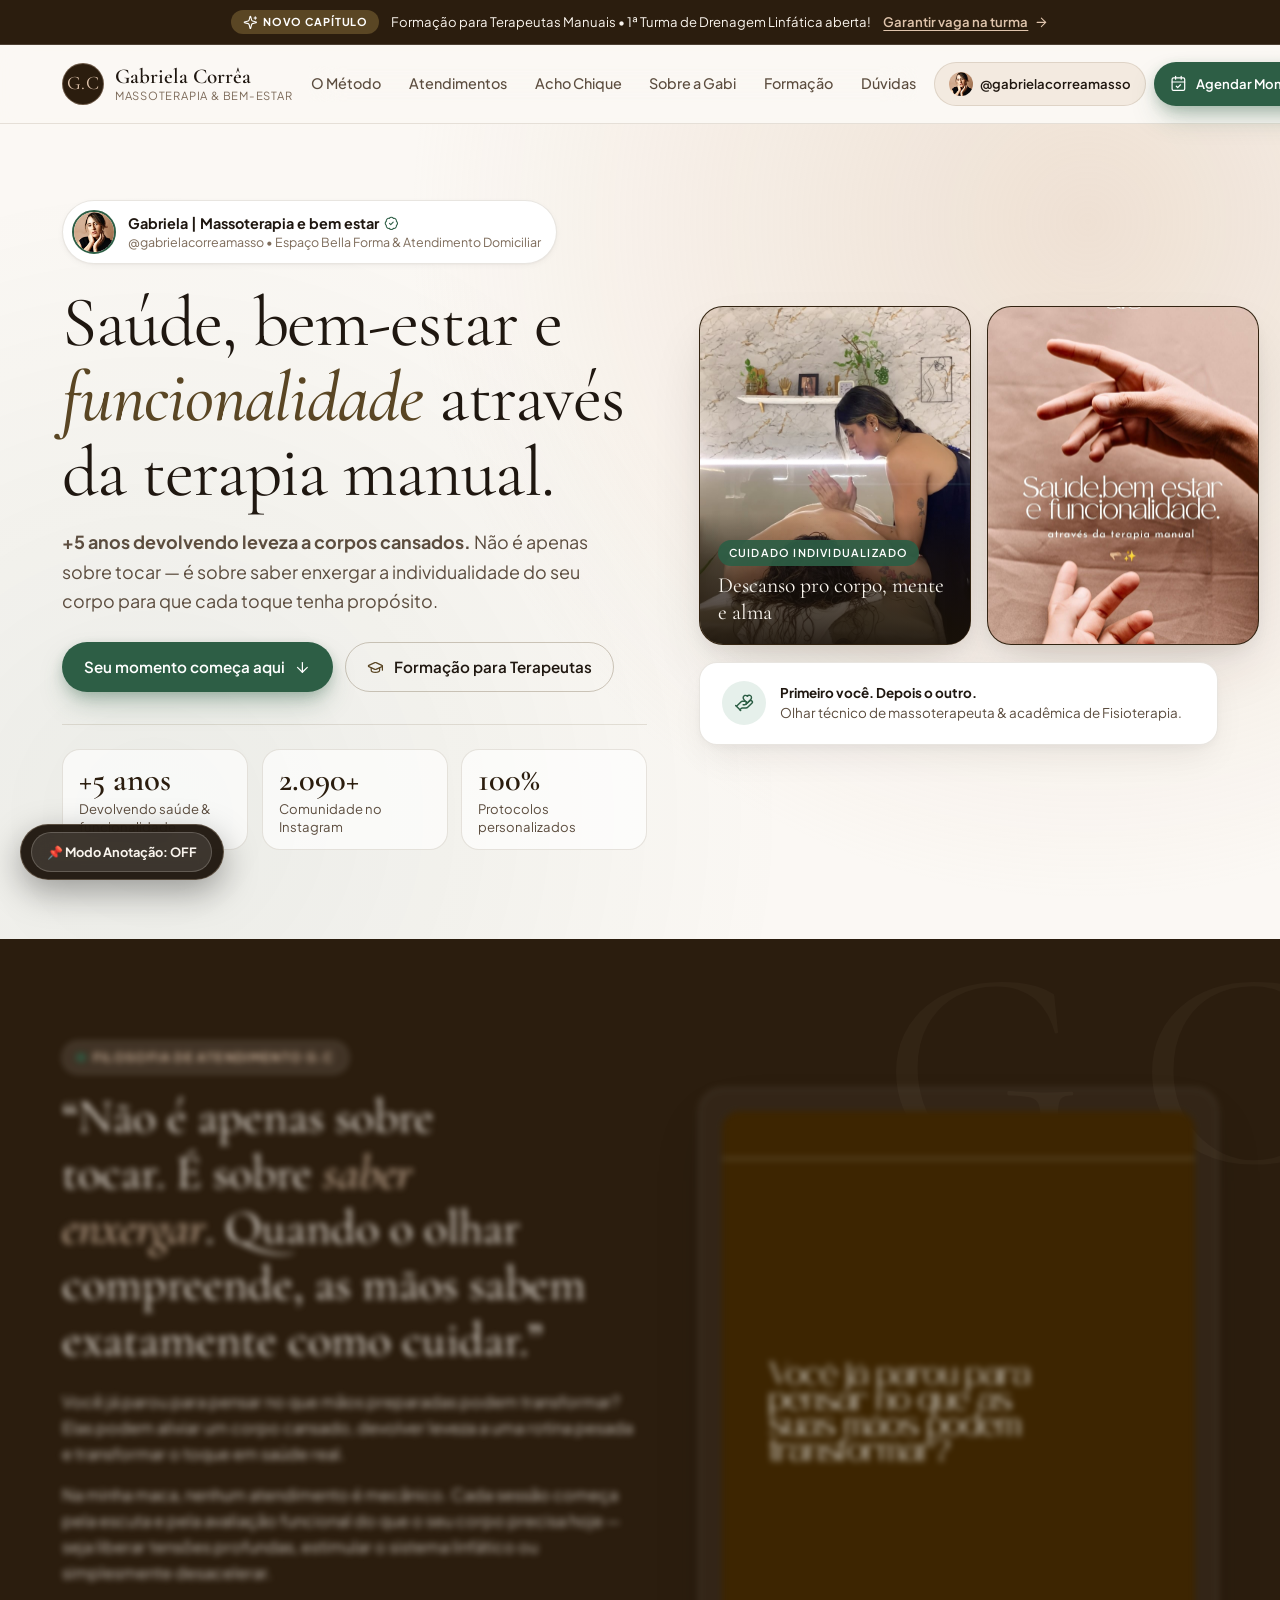
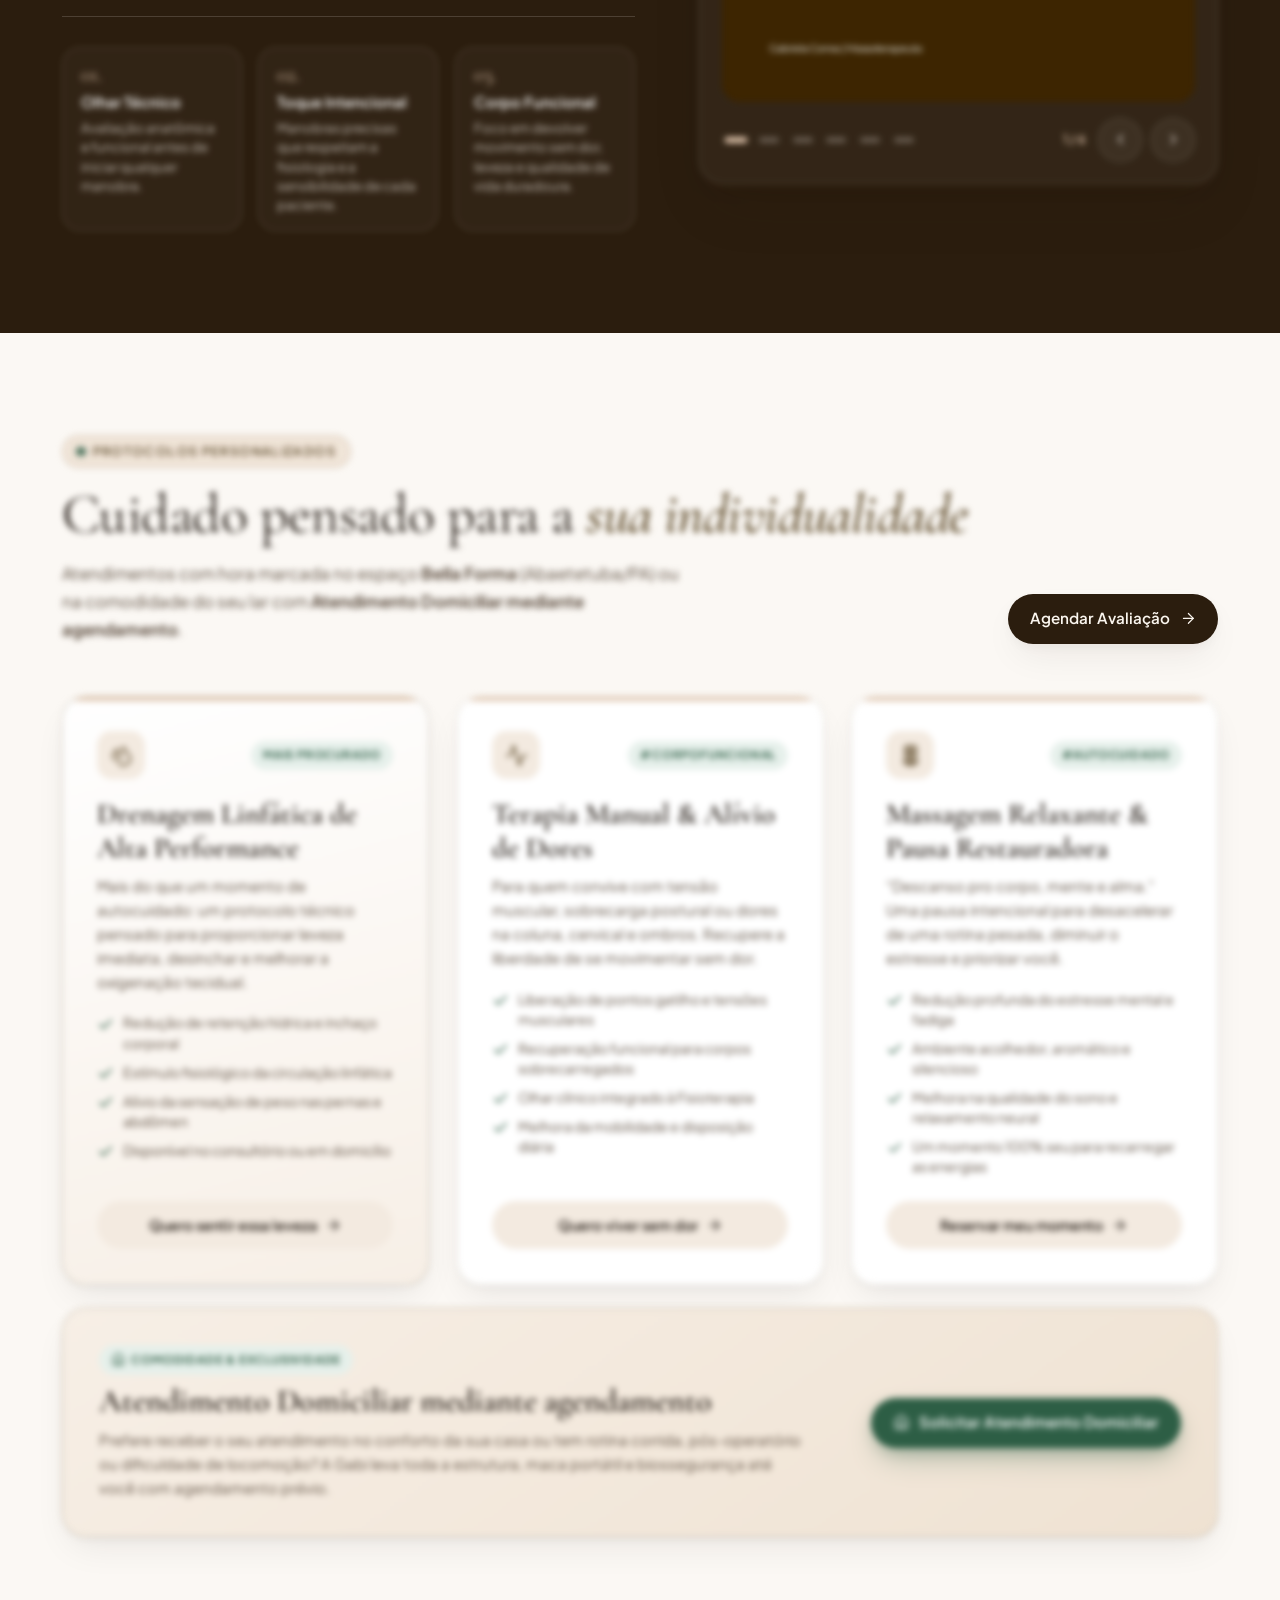
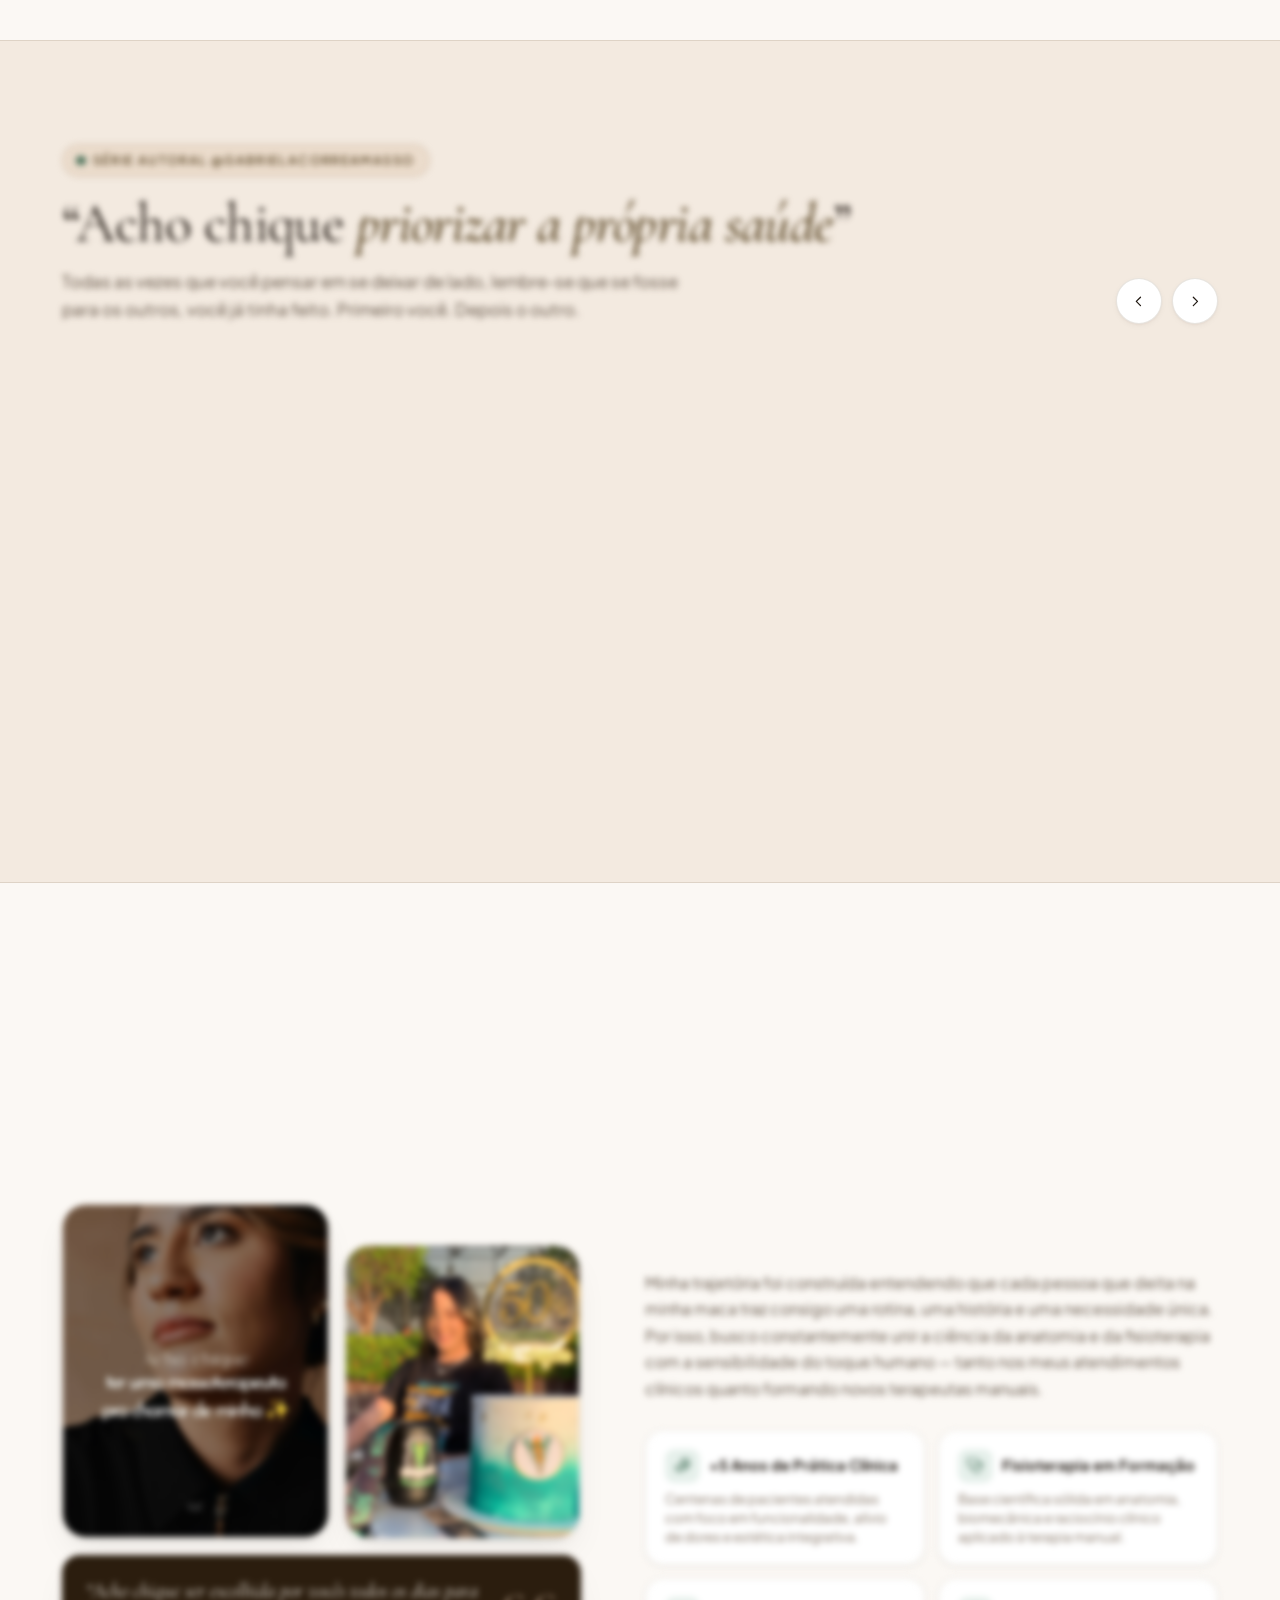
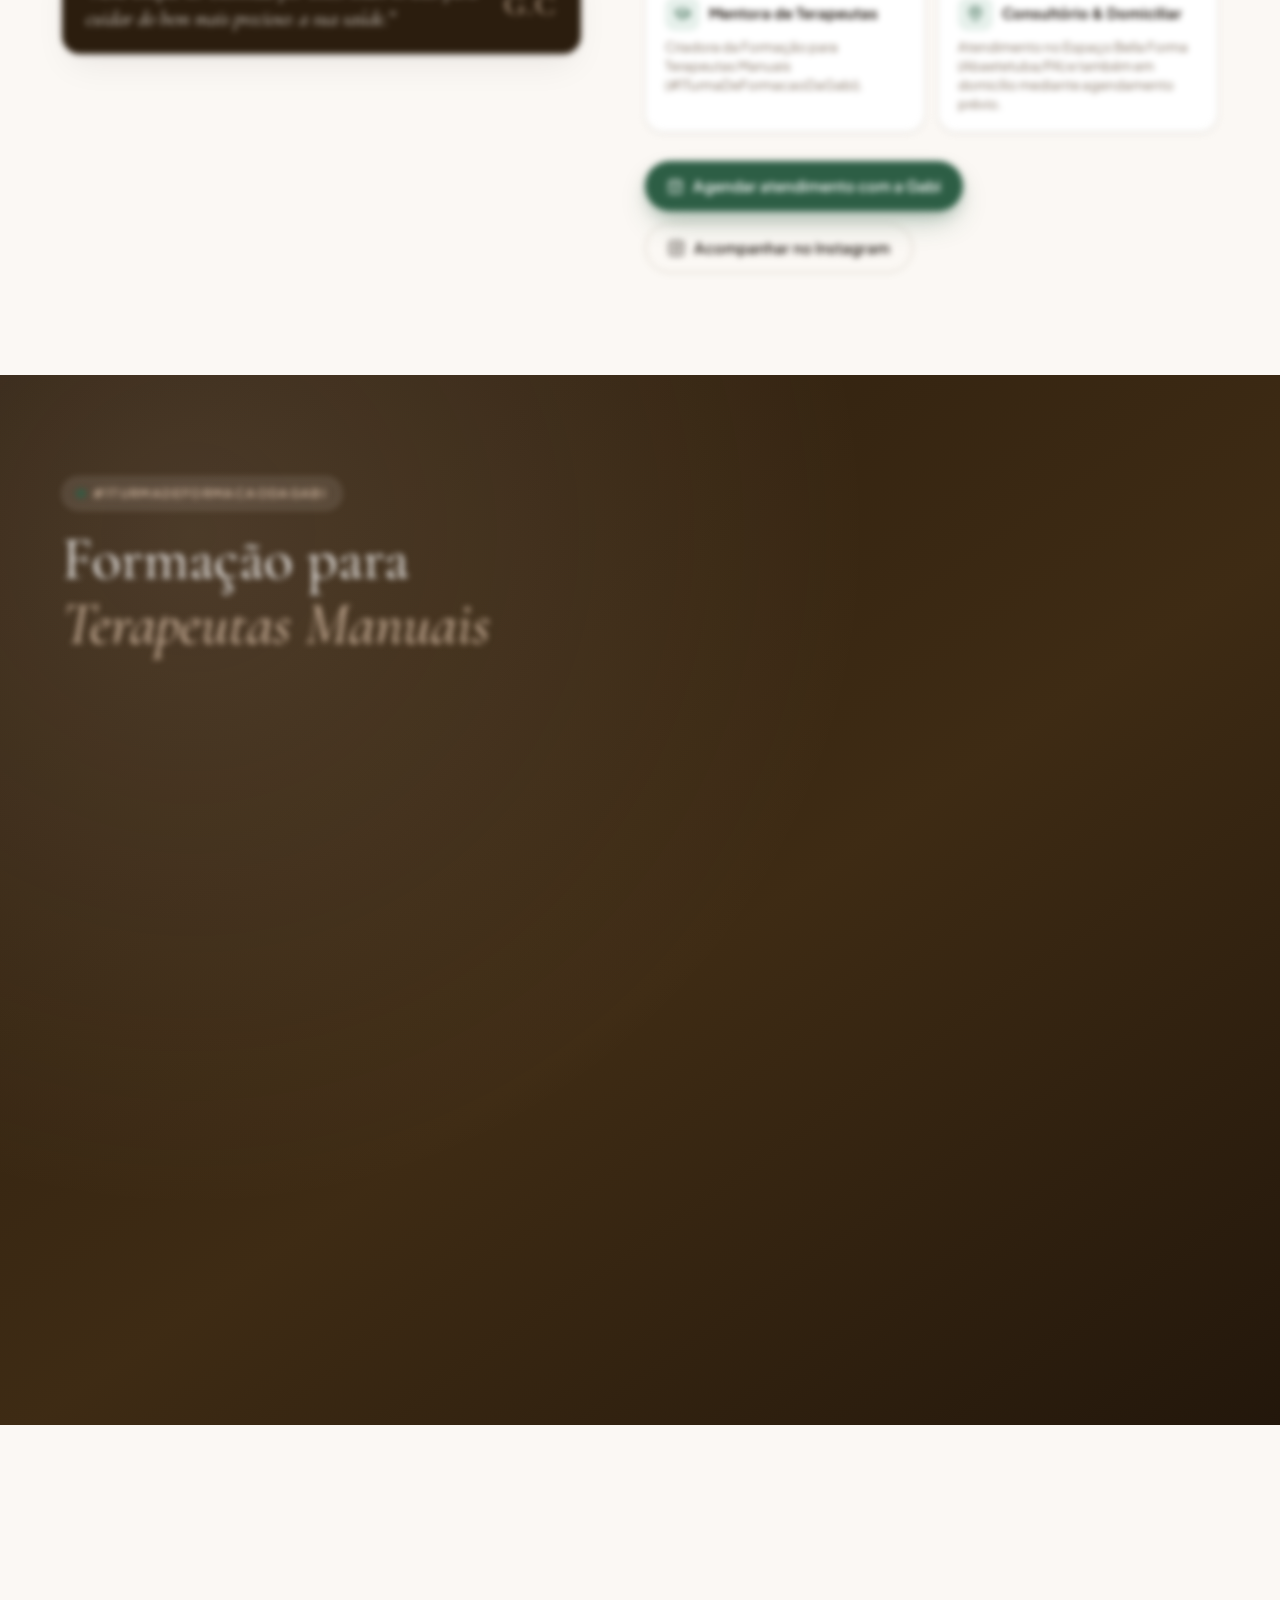
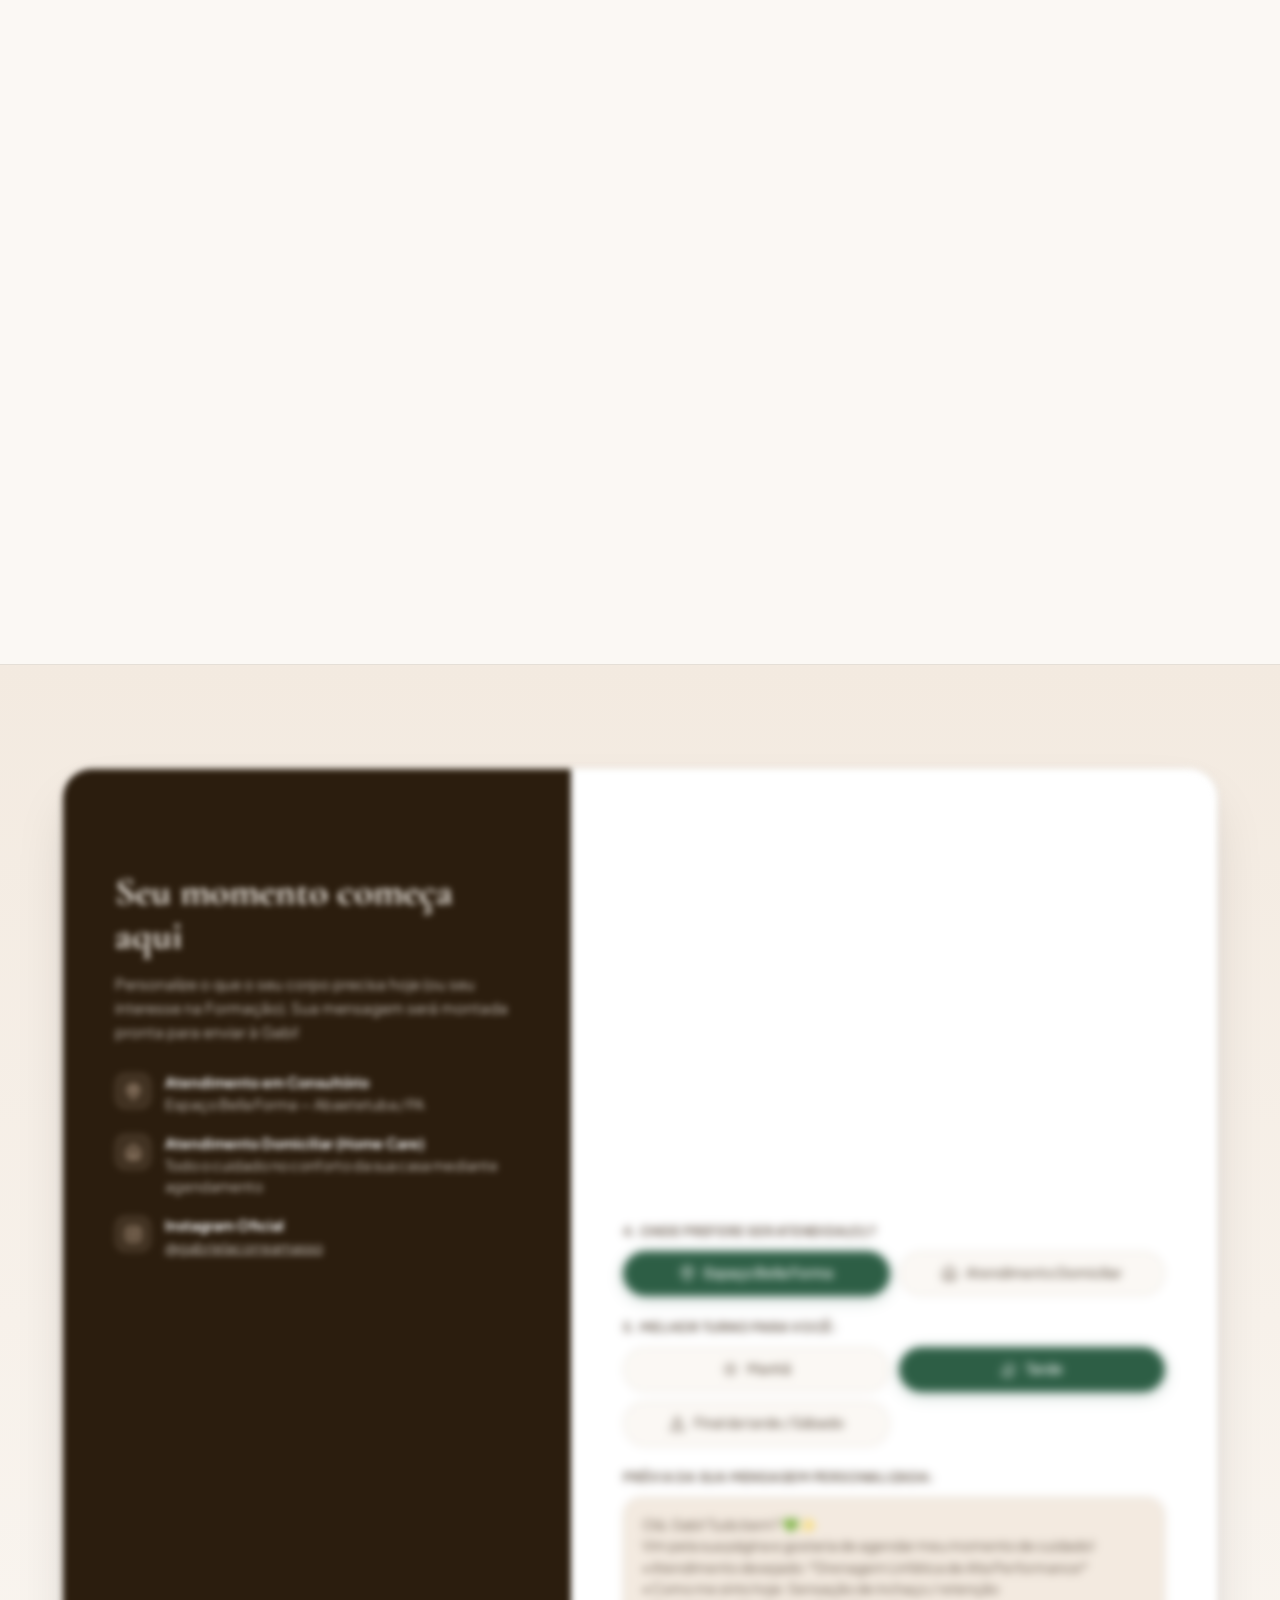
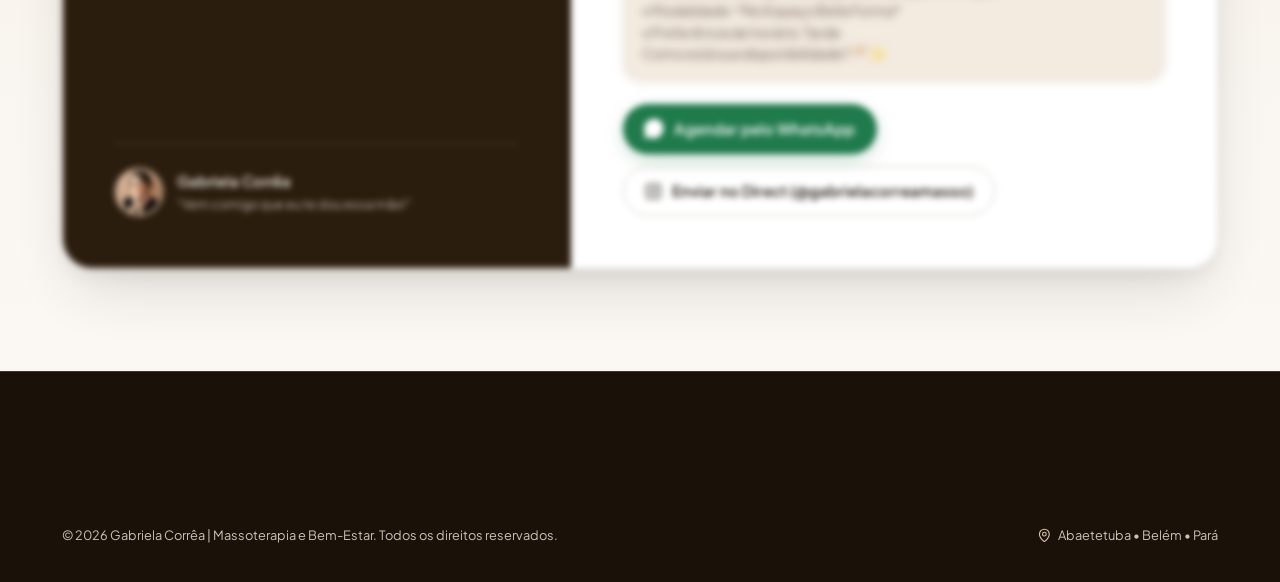
==== commit 9fe92f03: "feat(homolog): add isolated DOM visual annotation layer with WhatsApp export" ====
--- a/index.html
+++ b/index.html
@@ -891,5 +891,783 @@
   <div class="toast" id="toast" role="status" aria-live="polite"></div>
 
   <script src="script.js"></script>
+
+  <!-- INÍCIO ANNOTATE LAYER -->
+  <style id="annotate-layer-styles">
+    #annotate-layer-root {
+      font-family: 'Plus Jakarta Sans', -apple-system, BlinkMacSystemFont, sans-serif;
+      color: #1F1710;
+      line-height: 1.45;
+      z-index: 9990;
+    }
+
+    body.ann-mode-active {
+      cursor: crosshair !important;
+    }
+
+    body.ann-mode-active a,
+    body.ann-mode-active button,
+    body.ann-mode-active input,
+    body.ann-mode-active summary,
+    body.ann-mode-active [data-lightbox-src] {
+      cursor: crosshair !important;
+    }
+
+    /* Destaque suave no elemento sob o cursor quando o Modo Anotação está ON */
+    .ann-hover-target {
+      outline: 2px dashed #2D5E45 !important;
+      outline-offset: 2px !important;
+    }
+
+    /* Container de Pinos ancorados na página */
+    #ann-pins-container {
+      position: absolute;
+      top: 0;
+      left: 0;
+      width: 100%;
+      height: 0;
+      overflow: visible;
+      pointer-events: none;
+      z-index: 9992;
+    }
+
+    /* Marcador Circular Numerado */
+    .ann-pin {
+      position: absolute;
+      width: 2rem;
+      height: 2rem;
+      margin-left: -1rem;
+      margin-top: -1rem;
+      border-radius: 999px;
+      background: #2D5E45;
+      color: #ffffff;
+      border: 2.5px solid #ffffff;
+      box-shadow: 0 4px 14px rgba(26, 18, 9, 0.38), 0 0 0 2px rgba(45, 94, 69, 0.35);
+      font-size: 0.82rem;
+      font-weight: 700;
+      display: inline-flex;
+      align-items: center;
+      justify-content: center;
+      cursor: pointer !important;
+      pointer-events: auto;
+      user-select: none;
+      transition: transform 0.25s cubic-bezier(0.22, 1, 0.36, 1), background-color 0.2s ease, box-shadow 0.25s ease;
+      animation: annPinPop 0.35s cubic-bezier(0.22, 1, 0.36, 1);
+    }
+
+    .ann-pin:hover,
+    .ann-pin.ann-pin--active {
+      background: #B85D19;
+      transform: scale(1.16);
+      box-shadow: 0 6px 18px rgba(184, 93, 25, 0.45), 0 0 0 4px rgba(184, 93, 25, 0.25);
+      z-index: 9995;
+    }
+
+    @keyframes annPinPop {
+      0% {
+        transform: scale(0.3);
+        opacity: 0;
+      }
+      100% {
+        transform: scale(1);
+        opacity: 1;
+      }
+    }
+
+    /* Barra de Controle Flutuante (Canto Inferior Esquerdo) */
+    .ann-toolbar {
+      position: fixed;
+      left: 0.85rem;
+      bottom: 4.85rem;
+      z-index: 9998;
+      display: flex;
+      flex-wrap: wrap;
+      align-items: center;
+      gap: 0.45rem;
+      max-width: calc(100vw - 1.7rem);
+      background: rgba(26, 18, 9, 0.94);
+      backdrop-filter: blur(12px);
+      -webkit-backdrop-filter: blur(12px);
+      border: 1px solid rgba(223, 196, 172, 0.28);
+      padding: 0.45rem 0.55rem;
+      border-radius: 1rem;
+      box-shadow: 0 12px 34px rgba(0, 0, 0, 0.35);
+      color: #FAF5EE;
+      transition: all 0.3s cubic-bezier(0.22, 1, 0.36, 1);
+    }
+
+    @media (min-width: 40rem) {
+      .ann-toolbar {
+        left: 1.25rem;
+        bottom: 1.25rem;
+        border-radius: 999px;
+        padding: 0.45rem 0.65rem;
+      }
+    }
+
+    .ann-toggle-btn {
+      display: inline-flex;
+      align-items: center;
+      justify-content: center;
+      gap: 0.4rem;
+      min-height: 2.5rem;
+      padding: 0.45rem 0.9rem;
+      border-radius: 999px;
+      font-size: 0.8rem;
+      font-weight: 700;
+      background: rgba(255, 255, 255, 0.1);
+      color: #FAF5EE;
+      border: 1px solid rgba(250, 245, 238, 0.2);
+      cursor: pointer !important;
+      transition: all 0.25s ease;
+    }
+
+    .ann-toggle-btn.ann-toggle-btn--on {
+      background: #2D5E45;
+      color: #ffffff;
+      border-color: #529471;
+      box-shadow: 0 0 0 3px rgba(45, 94, 69, 0.35);
+    }
+
+    .ann-ToolbarExtras {
+      display: none;
+      flex-wrap: wrap;
+      align-items: center;
+      gap: 0.4rem;
+    }
+
+    .ann-toolbar.ann-toolbar--expanded .ann-ToolbarExtras {
+      display: inline-flex;
+    }
+
+    .ann-counter {
+      font-size: 0.76rem;
+      font-weight: 600;
+      color: #DFC4AC;
+      padding: 0.25rem 0.55rem;
+      background: rgba(255, 255, 255, 0.06);
+      border-radius: 999px;
+      white-space: nowrap;
+    }
+
+    .ann-btn {
+      display: inline-flex;
+      align-items: center;
+      justify-content: center;
+      gap: 0.35rem;
+      min-height: 2.35rem;
+      padding: 0.4rem 0.8rem;
+      border-radius: 999px;
+      font-size: 0.76rem;
+      font-weight: 700;
+      cursor: pointer !important;
+      transition: transform 0.2s ease, background-color 0.2s ease, opacity 0.2s ease;
+      white-space: nowrap;
+    }
+
+    .ann-btn:active {
+      transform: scale(0.96);
+    }
+
+    .ann-btn--send {
+      background: #1F7A4C;
+      color: #ffffff;
+      border: 1px solid rgba(255, 255, 255, 0.2);
+    }
+
+    .ann-btn--send:hover {
+      background: #18633D;
+    }
+
+    .ann-btn--clear {
+      background: rgba(220, 68, 55, 0.16);
+      color: #FFB4AB;
+      border: 1px solid rgba(220, 68, 55, 0.35);
+    }
+
+    .ann-btn--clear:hover {
+      background: rgba(220, 68, 55, 0.28);
+    }
+
+    /* Popover / Balão de Anotação */
+    .ann-popover {
+      position: absolute;
+      z-index: 9999;
+      width: min(20.5rem, calc(100vw - 1.5rem));
+      background: #FBF8F4;
+      color: #1F1710;
+      border: 1.5px solid rgba(90, 70, 36, 0.28);
+      border-radius: 1rem;
+      padding: 0.95rem;
+      box-shadow: 0 18px 48px rgba(26, 18, 9, 0.28);
+      display: none;
+      flex-direction: column;
+      gap: 0.65rem;
+      animation: annPopoverIn 0.25s cubic-bezier(0.22, 1, 0.36, 1);
+    }
+
+    .ann-popover.ann-popover--open {
+      display: flex;
+    }
+
+    @keyframes annPopoverIn {
+      from {
+        opacity: 0;
+        transform: translateY(6px) scale(0.97);
+      }
+      to {
+        opacity: 1;
+        transform: translateY(0) scale(1);
+      }
+    }
+
+    .ann-popover__header {
+      display: flex;
+      align-items: flex-start;
+      justify-content: space-between;
+      gap: 0.5rem;
+      border-bottom: 1px solid rgba(90, 70, 36, 0.14);
+      padding-bottom: 0.5rem;
+    }
+
+    .ann-popover__title {
+      font-size: 0.82rem;
+      font-weight: 700;
+      color: #2B1D0E;
+      display: flex;
+      align-items: center;
+      gap: 0.4rem;
+    }
+
+    .ann-popover__pin-badge {
+      background: #2D5E45;
+      color: #fff;
+      font-size: 0.72rem;
+      padding: 0.12rem 0.48rem;
+      border-radius: 999px;
+    }
+
+    .ann-popover__close {
+      min-width: 1.75rem;
+      min-height: 1.75rem;
+      border-radius: 50%;
+      background: #F3EAE0;
+      color: #5C4D3F;
+      font-size: 0.85rem;
+      font-weight: 700;
+      display: inline-flex;
+      align-items: center;
+      justify-content: center;
+      cursor: pointer !important;
+    }
+
+    .ann-popover__meta {
+      font-size: 0.73rem;
+      color: #7D6B5A;
+      background: #F3EAE0;
+      padding: 0.4rem 0.6rem;
+      border-radius: 0.5rem;
+      overflow-wrap: anywhere;
+      line-height: 1.35;
+    }
+
+    .ann-popover__textarea {
+      width: 100%;
+      min-height: 4.6rem;
+      padding: 0.6rem 0.75rem;
+      border-radius: 0.65rem;
+      border: 1.5px solid rgba(90, 70, 36, 0.25);
+      background: #ffffff;
+      color: #1F1710;
+      font-family: inherit;
+      font-size: 0.85rem;
+      line-height: 1.45;
+      resize: vertical;
+    }
+
+    .ann-popover__textarea:focus {
+      outline: none;
+      border-color: #2D5E45;
+      box-shadow: 0 0 0 3px rgba(45, 94, 69, 0.14);
+    }
+
+    .ann-popover__actions {
+      display: flex;
+      align-items: center;
+      justify-content: space-between;
+      gap: 0.5rem;
+    }
+
+    .ann-popover__btn {
+      min-height: 2.4rem;
+      padding: 0.45rem 0.85rem;
+      border-radius: 999px;
+      font-size: 0.78rem;
+      font-weight: 700;
+      cursor: pointer !important;
+      display: inline-flex;
+      align-items: center;
+      justify-content: center;
+      transition: background-color 0.2s ease, transform 0.15s ease;
+    }
+
+    .ann-popover__btn--save {
+      background: #2D5E45;
+      color: #ffffff;
+      flex: 1;
+    }
+
+    .ann-popover__btn--save:hover {
+      background: #224935;
+    }
+
+    .ann-popover__btn--delete {
+      background: #FDECEA;
+      color: #B42318;
+      border: 1px solid rgba(180, 35, 24, 0.25);
+    }
+
+    .ann-popover__btn--delete:hover {
+      background: #F9D7D3;
+    }
+  </style>
+
+  <div id="annotate-layer-root" data-annotate-ui="true">
+    <div id="ann-pins-container" data-annotate-ui="true"></div>
+
+    <!-- Popover Flutuante de Edição do Pino -->
+    <div class="ann-popover" id="annPopover" role="dialog" aria-label="Editor de Anotação" data-annotate-ui="true">
+      <div class="ann-popover__header" data-annotate-ui="true">
+        <div class="ann-popover__title" data-annotate-ui="true">
+          <span class="ann-popover__pin-badge" id="annPopoverBadge" data-annotate-ui="true">#1</span>
+          <span data-annotate-ui="true">Observação no ponto</span>
+        </div>
+        <button type="button" class="ann-popover__close" id="annPopoverClose" aria-label="Fechar balão" data-annotate-ui="true">✕</button>
+      </div>
+      <div class="ann-popover__meta" id="annPopoverMeta" data-annotate-ui="true"></div>
+      <textarea
+        class="ann-popover__textarea"
+        id="annPopoverInput"
+        placeholder="Digite o que deseja ajustar neste ponto..."
+        data-annotate-ui="true"
+      ></textarea>
+      <div class="ann-popover__actions" data-annotate-ui="true">
+        <button type="button" class="ann-popover__btn ann-popover__btn--delete" id="annDeleteBtn" data-annotate-ui="true">
+          Excluir pino
+        </button>
+        <button type="button" class="ann-popover__btn ann-popover__btn--save" id="annSaveBtn" data-annotate-ui="true">
+          Salvar
+        </button>
+      </div>
+    </div>
+
+    <!-- Barra de Controle Flutuante -->
+    <div class="ann-toolbar" id="annToolbar" data-annotate-ui="true">
+      <button type="button" class="ann-toggle-btn" id="annToggleBtn" aria-pressed="false" data-annotate-ui="true">
+        📌 Modo Anotação: OFF
+      </button>
+      <div class="ann-ToolbarExtras" id="annToolbarExtras" data-annotate-ui="true">
+        <span class="ann-counter" id="annCounter" data-annotate-ui="true">0 anotações</span>
+        <button type="button" class="ann-btn ann-btn--send" id="annSendBtn" data-annotate-ui="true">
+          Enviar Anotações
+        </button>
+        <button type="button" class="ann-btn ann-btn--clear" id="annClearBtn" data-annotate-ui="true">
+          Limpar tudo
+        </button>
+      </div>
+    </div>
+  </div>
+
+  <script id="annotate-layer-script">
+    (function () {
+      const STORAGE_KEY = 'gc_homolog_annotations_v1';
+      const REPORT_WHATSAPP_NUMBER = '5591989716892';
+
+      const rootEl = document.getElementById('annotate-layer-root');
+      const pinsContainer = document.getElementById('ann-pins-container');
+      const toolbar = document.getElementById('annToolbar');
+      const toggleBtn = document.getElementById('annToggleBtn');
+      const counterEl = document.getElementById('annCounter');
+      const sendBtn = document.getElementById('annSendBtn');
+      const clearBtn = document.getElementById('annClearBtn');
+
+      const popover = document.getElementById('annPopover');
+      const popoverBadge = document.getElementById('annPopoverBadge');
+      const popoverMeta = document.getElementById('annPopoverMeta');
+      const popoverInput = document.getElementById('annPopoverInput');
+      const popoverClose = document.getElementById('annPopoverClose');
+      const saveBtn = document.getElementById('annSaveBtn');
+      const deleteBtn = document.getElementById('annDeleteBtn');
+
+      let isAnnotateMode = false;
+      let annotations = [];
+      let activePinId = null;
+      let lastHoveredEl = null;
+
+      /* Carrega anotações salvas do localStorage */
+      function loadFromStorage() {
+        try {
+          const raw = localStorage.getItem(STORAGE_KEY);
+          if (raw) {
+            const parsed = JSON.parse(raw);
+            if (Array.isArray(parsed)) {
+              annotations = parsed;
+            }
+          }
+        } catch {
+          annotations = [];
+        }
+      }
+
+      function saveToStorage() {
+        try {
+          localStorage.setItem(STORAGE_KEY, JSON.stringify(annotations));
+        } catch {
+          /* Ignora caso o armazenamento esteja bloqueado */
+        }
+      }
+
+      /* Gera um seletor CSS único para ancorar o pino ao elemento DOM */
+      function getCssSelector(el) {
+        if (!el || el.nodeType !== 1) return 'body';
+        if (el.id) return '#' + CSS.escape(el.id);
+        const parts = [];
+        let cur = el;
+        while (cur && cur.nodeType === 1 && cur !== document.body && cur !== document.documentElement) {
+          let selector = cur.tagName.toLowerCase();
+          if (cur.id) {
+            selector = '#' + CSS.escape(cur.id);
+            parts.unshift(selector);
+            break;
+          }
+          const parent = cur.parentElement;
+          if (parent) {
+            const siblings = Array.from(parent.children).filter(c => c.tagName === cur.tagName);
+            if (siblings.length > 1) {
+              const idx = siblings.indexOf(cur) + 1;
+              selector += ':nth-of-type(' + idx + ')';
+            }
+          }
+          parts.unshift(selector);
+          cur = parent;
+        }
+        return parts.join(' > ') || 'body';
+      }
+
+      /* Identifica automaticamente a tag HTML + 40 primeiros caracteres ou alt da imagem */
+      function describeElement(el) {
+        if (!el || el.nodeType !== 1) return '<body>';
+        const tag = '<' + el.tagName.toLowerCase() + '>';
+        let snippet = '';
+        if (el.tagName.toLowerCase() === 'img') {
+          snippet = (el.getAttribute('alt') || el.getAttribute('src') || 'Imagem').trim();
+        } else {
+          const text = (el.innerText || el.textContent || el.getAttribute('aria-label') || el.getAttribute('placeholder') || '').replace(/\s+/g, ' ').trim();
+          snippet = text;
+        }
+        if (snippet.length > 40) {
+          snippet = snippet.slice(0, 40) + '…';
+        }
+        return snippet ? `${tag} "${snippet}"` : tag;
+      }
+
+      /* Calcula as coordenadas absolutas (pageX, pageY) a partir do elemento ancorado + % relativa */
+      function resolvePinCoordinates(item) {
+        try {
+          const targetEl = item.selector ? document.querySelector(item.selector) : null;
+          if (targetEl) {
+            const rect = targetEl.getBoundingClientRect();
+            if (rect.width > 0 && rect.height > 0) {
+              const x = rect.left + window.scrollX + rect.width * item.relX;
+              const y = rect.top + window.scrollY + rect.height * item.relY;
+              return { x, y };
+            }
+          }
+        } catch {
+          /* Fallback para coordenadas da página */
+        }
+        return {
+          x: item.pageX || 100,
+          y: item.pageY || 100
+        };
+      }
+
+      function updateToolbarUI() {
+        const count = annotations.length;
+        toggleBtn.textContent = isAnnotateMode ? '📌 Modo Anotação: ON' : '📌 Modo Anotação: OFF';
+        toggleBtn.setAttribute('aria-pressed', String(isAnnotateMode));
+        toggleBtn.classList.toggle('ann-toggle-btn--on', isAnnotateMode);
+        document.body.classList.toggle('ann-mode-active', isAnnotateMode);
+
+        /* Mostra contador e botões quando o modo está ON ou quando já existem anotações salvas */
+        toolbar.classList.toggle('ann-toolbar--expanded', isAnnotateMode || count > 0);
+        counterEl.textContent = count === 1 ? '1 anotação' : `${count} anotações`;
+      }
+
+      function renderPins() {
+        pinsContainer.innerHTML = '';
+        annotations.forEach((item, idx) => {
+          const number = idx + 1;
+          const coords = resolvePinCoordinates(item);
+          const pinBtn = document.createElement('button');
+          pinBtn.type = 'button';
+          pinBtn.className = 'ann-pin' + (item.id === activePinId ? ' ann-pin--active' : '');
+          pinBtn.textContent = String(number);
+          pinBtn.title = item.comment ? `#${number}: ${item.comment}` : `Pino #${number} (clique para editar)`;
+          pinBtn.setAttribute('aria-label', `Pino de anotação ${number}`);
+          pinBtn.setAttribute('data-annotate-ui', 'true');
+          pinBtn.style.left = `${coords.x}px`;
+          pinBtn.style.top = `${coords.y}px`;
+
+          pinBtn.addEventListener('click', (e) => {
+            e.preventDefault();
+            e.stopPropagation();
+            openPopoverForPin(item.id);
+          });
+
+          pinsContainer.appendChild(pinBtn);
+        });
+        updateToolbarUI();
+      }
+
+      function positionPopoverNear(coords) {
+        const popWidth = Math.min(328, window.innerWidth - 24);
+        const minLeft = window.scrollX + 12;
+        const maxLeft = window.scrollX + window.innerWidth - popWidth - 12;
+        let left = coords.x - popWidth / 2;
+        left = Math.max(minLeft, Math.min(maxLeft, left));
+
+        let top = coords.y + 22;
+        const viewportBottom = window.scrollY + window.innerHeight;
+        if (top + 230 > viewportBottom && coords.y - 225 > window.scrollY + 12) {
+          top = coords.y - 215;
+        }
+
+        popover.style.left = `${left}px`;
+        popover.style.top = `${top}px`;
+      }
+
+      function openPopoverForPin(pinId) {
+        const index = annotations.findIndex(a => a.id === pinId);
+        if (index === -1) return;
+        const item = annotations[index];
+        activePinId = pinId;
+
+        const coords = resolvePinCoordinates(item);
+        popoverBadge.textContent = `#${index + 1}`;
+        popoverMeta.textContent = `Elemento: ${item.elementDesc} • Tela: ${item.viewport}`;
+        popoverInput.value = item.comment || '';
+
+        popover.classList.add('ann-popover--open');
+        positionPopoverNear(coords);
+        renderPins();
+
+        setTimeout(() => {
+          popoverInput.focus();
+        }, 30);
+      }
+
+      function closePopover() {
+        /* Se o pino recém-criado estiver sem comentário algum e o usuário fechar sem salvar, ainda mantemos o pino salvo com o texto atual */
+        if (activePinId) {
+          const item = annotations.find(a => a.id === activePinId);
+          if (item) {
+            item.comment = popoverInput.value.trim();
+            saveToStorage();
+          }
+        }
+        activePinId = null;
+        popover.classList.remove('ann-popover--open');
+        renderPins();
+      }
+
+      /* Toggle do Modo Anotação */
+      toggleBtn.addEventListener('click', (e) => {
+        e.preventDefault();
+        e.stopPropagation();
+        isAnnotateMode = !isAnnotateMode;
+        if (!isAnnotateMode && lastHoveredEl) {
+          lastHoveredEl.classList.remove('ann-hover-target');
+          lastHoveredEl = null;
+        }
+        updateToolbarUI();
+      });
+
+      /* Destaque visual suave ao passar o mouse nos elementos com Modo Anotação ON */
+      document.addEventListener('mousemove', (e) => {
+        if (!isAnnotateMode) return;
+        const target = e.target;
+        if (!target || rootEl.contains(target) || target === document.body || target === document.documentElement) {
+          if (lastHoveredEl) {
+            lastHoveredEl.classList.remove('ann-hover-target');
+            lastHoveredEl = null;
+          }
+          return;
+        }
+        if (lastHoveredEl && lastHoveredEl !== target) {
+          lastHoveredEl.classList.remove('ann-hover-target');
+        }
+        target.classList.add('ann-hover-target');
+        lastHoveredEl = target;
+      }, { passive: true });
+
+      /* Intercepta clique em qualquer elemento da página quando o Modo Anotação está ON */
+      document.addEventListener('click', (e) => {
+        if (rootEl.contains(e.target)) {
+          return;
+        }
+
+        if (!isAnnotateMode) {
+          if (activePinId) {
+            closePopover();
+          }
+          return;
+        }
+
+        e.preventDefault();
+        e.stopPropagation();
+
+        const targetEl = e.target;
+        if (lastHoveredEl) {
+          lastHoveredEl.classList.remove('ann-hover-target');
+          lastHoveredEl = null;
+        }
+
+        const rect = targetEl.getBoundingClientRect();
+        const relX = rect.width > 0 ? Math.max(0, Math.min(1, (e.clientX - rect.left) / rect.width)) : 0.5;
+        const relY = rect.height > 0 ? Math.max(0, Math.min(1, (e.clientY - rect.top) / rect.height)) : 0.5;
+
+        const newPin = {
+          id: 'pin_' + Date.now() + '_' + Math.random().toString(36).slice(2, 6),
+          selector: getCssSelector(targetEl),
+          relX: Number(relX.toFixed(4)),
+          relY: Number(relY.toFixed(4)),
+          pageX: Math.round(e.clientX + window.scrollX),
+          pageY: Math.round(e.clientY + window.scrollY),
+          elementDesc: describeElement(targetEl),
+          viewport: `${window.innerWidth}x${window.innerHeight}`,
+          comment: ''
+        };
+
+        annotations.push(newPin);
+        saveToStorage();
+        openPopoverForPin(newPin.id);
+      }, true);
+
+      /* Salvar anotação do pino ativo */
+      saveBtn.addEventListener('click', (e) => {
+        e.preventDefault();
+        e.stopPropagation();
+        if (!activePinId) return;
+        const item = annotations.find(a => a.id === activePinId);
+        if (item) {
+          item.comment = popoverInput.value.trim();
+          saveToStorage();
+        }
+        activePinId = null;
+        popover.classList.remove('ann-popover--open');
+        renderPins();
+      });
+
+      /* Excluir pino ativo */
+      deleteBtn.addEventListener('click', (e) => {
+        e.preventDefault();
+        e.stopPropagation();
+        if (!activePinId) return;
+        annotations = annotations.filter(a => a.id !== activePinId);
+        activePinId = null;
+        saveToStorage();
+        popover.classList.remove('ann-popover--open');
+        renderPins();
+      });
+
+      popoverClose.addEventListener('click', (e) => {
+        e.preventDefault();
+        e.stopPropagation();
+        closePopover();
+      });
+
+      /* Limpar todas as anotações */
+      clearBtn.addEventListener('click', (e) => {
+        e.preventDefault();
+        e.stopPropagation();
+        if (annotations.length === 0) return;
+        annotations = [];
+        activePinId = null;
+        saveToStorage();
+        popover.classList.remove('ann-popover--open');
+        renderPins();
+      });
+
+      /* Exportar relatório estruturado para o WhatsApp */
+      sendBtn.addEventListener('click', (e) => {
+        e.preventDefault();
+        e.stopPropagation();
+
+        if (activePinId) {
+          const activeItem = annotations.find(a => a.id === activePinId);
+          if (activeItem) {
+            activeItem.comment = popoverInput.value.trim();
+            saveToStorage();
+          }
+        }
+
+        if (annotations.length === 0) {
+          isAnnotateMode = true;
+          updateToolbarUI();
+          alert('Clique em qualquer ponto da página para adicionar ao menos 1 pino antes de enviar.');
+          return;
+        }
+
+        const lines = [
+          '📌 *RELATÓRIO DE ANOTAÇÕES — HOMOLOGAÇÃO*',
+          'Página: *Gabriela Corrêa | Massoterapia*',
+          `Total de pontos marcados: *${annotations.length}*`,
+          '-----------------------------------'
+        ];
+
+        annotations.forEach((item, index) => {
+          const num = index + 1;
+          const note = item.comment && item.comment.trim()
+            ? item.comment.trim()
+            : '(Sem observação escrita)';
+          lines.push(
+            `*#${num}* — *Elemento:* ${item.elementDesc}`,
+            `📐 *Resolução:* ${item.viewport}`,
+            `💬 *Comentário:* ${note}`,
+            ''
+          );
+        });
+
+        const textReport = lines.join('\n').trim();
+        const waUrl = `https://wa.me/${REPORT_WHATSAPP_NUMBER}?text=${encodeURIComponent(textReport)}`;
+        window.open(waUrl, '_blank', 'noopener,noreferrer');
+      });
+
+      /* Reposiciona os pinos dinamicamente caso a janela seja redimensionada ou elementos mudem de altura */
+      let rafId = null;
+      function schedulePinReposition() {
+        if (rafId) return;
+        rafId = requestAnimationFrame(() => {
+          rafId = null;
+          renderPins();
+          if (activePinId) {
+            const activeItem = annotations.find(a => a.id === activePinId);
+            if (activeItem) {
+              positionPopoverNear(resolvePinCoordinates(activeItem));
+            }
+          }
+        });
+      }
+
+      window.addEventListener('resize', schedulePinReposition, { passive: true });
+      window.addEventListener('scroll', schedulePinReposition, { passive: true });
+
+      /* Inicialização */
+      loadFromStorage();
+      renderPins();
+    })();
+  </script>
+  <!-- FIM ANNOTATE LAYER -->
 </body>
 </html>
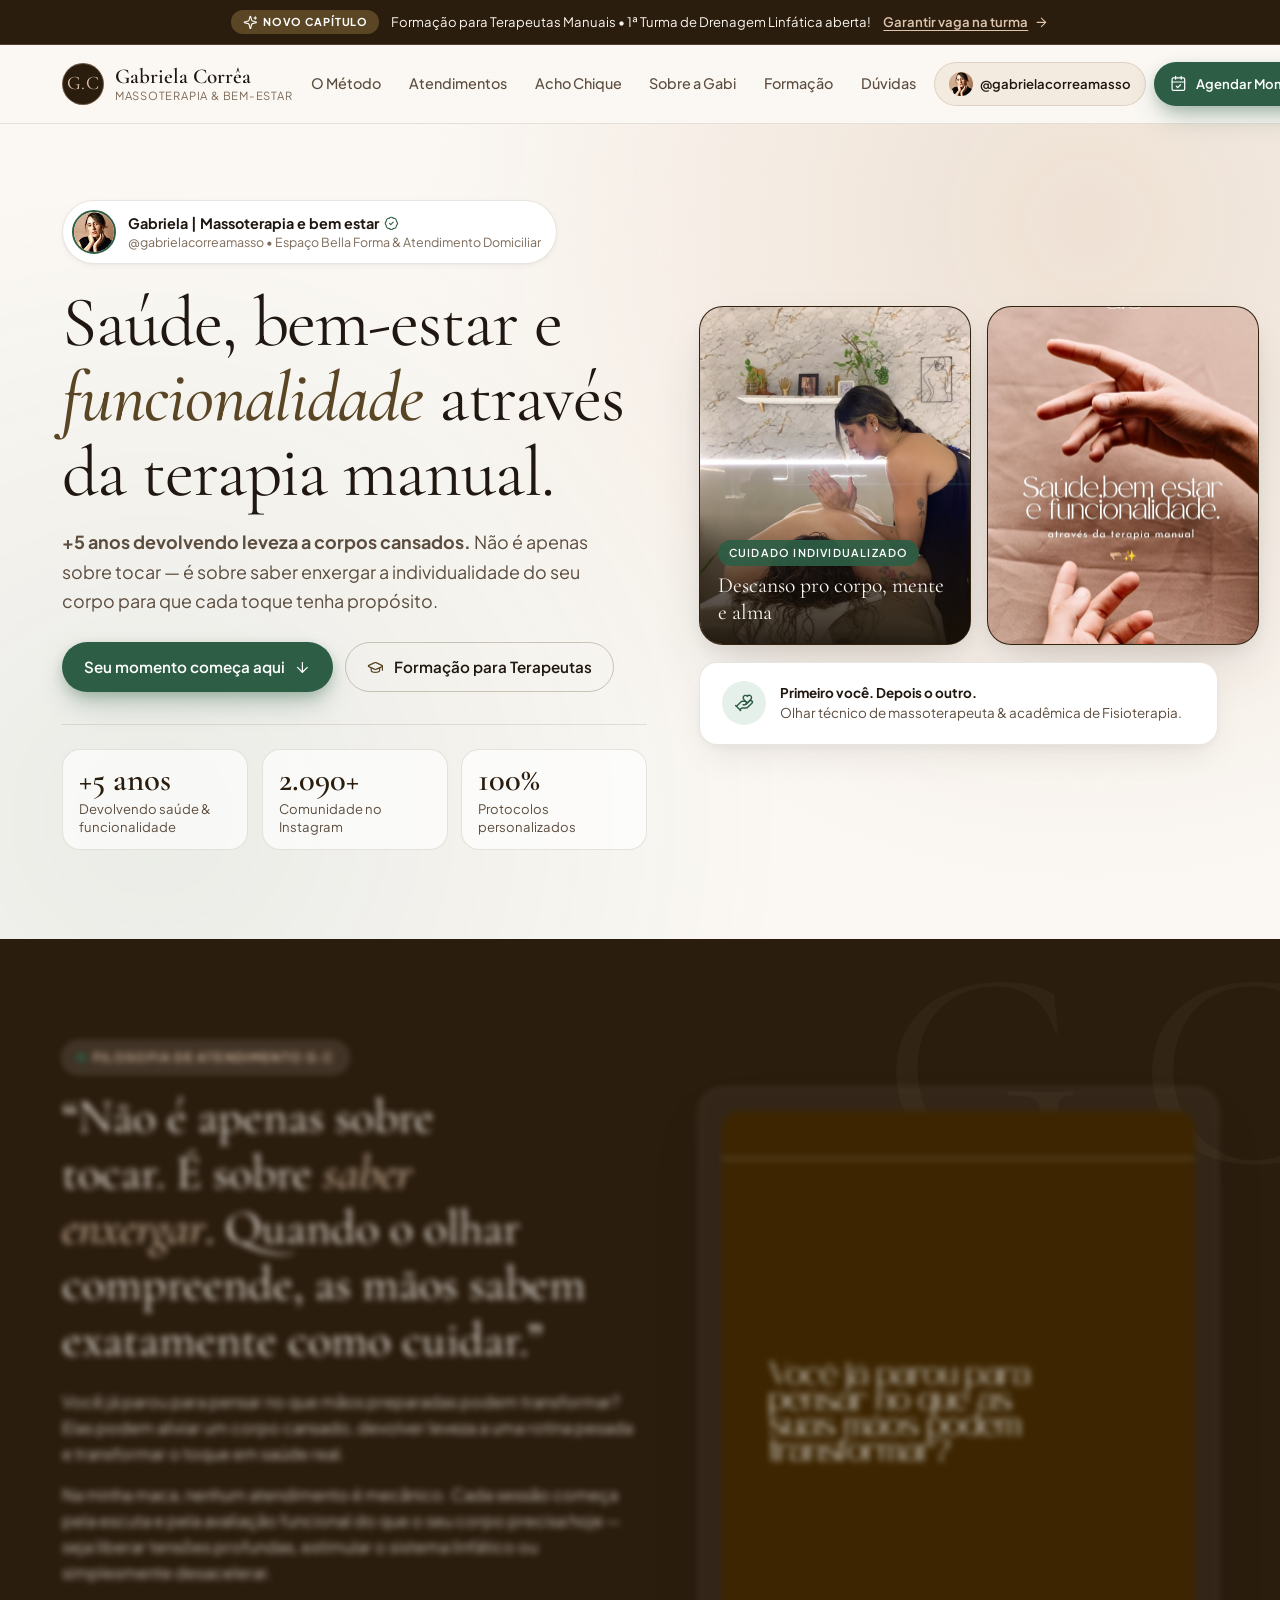
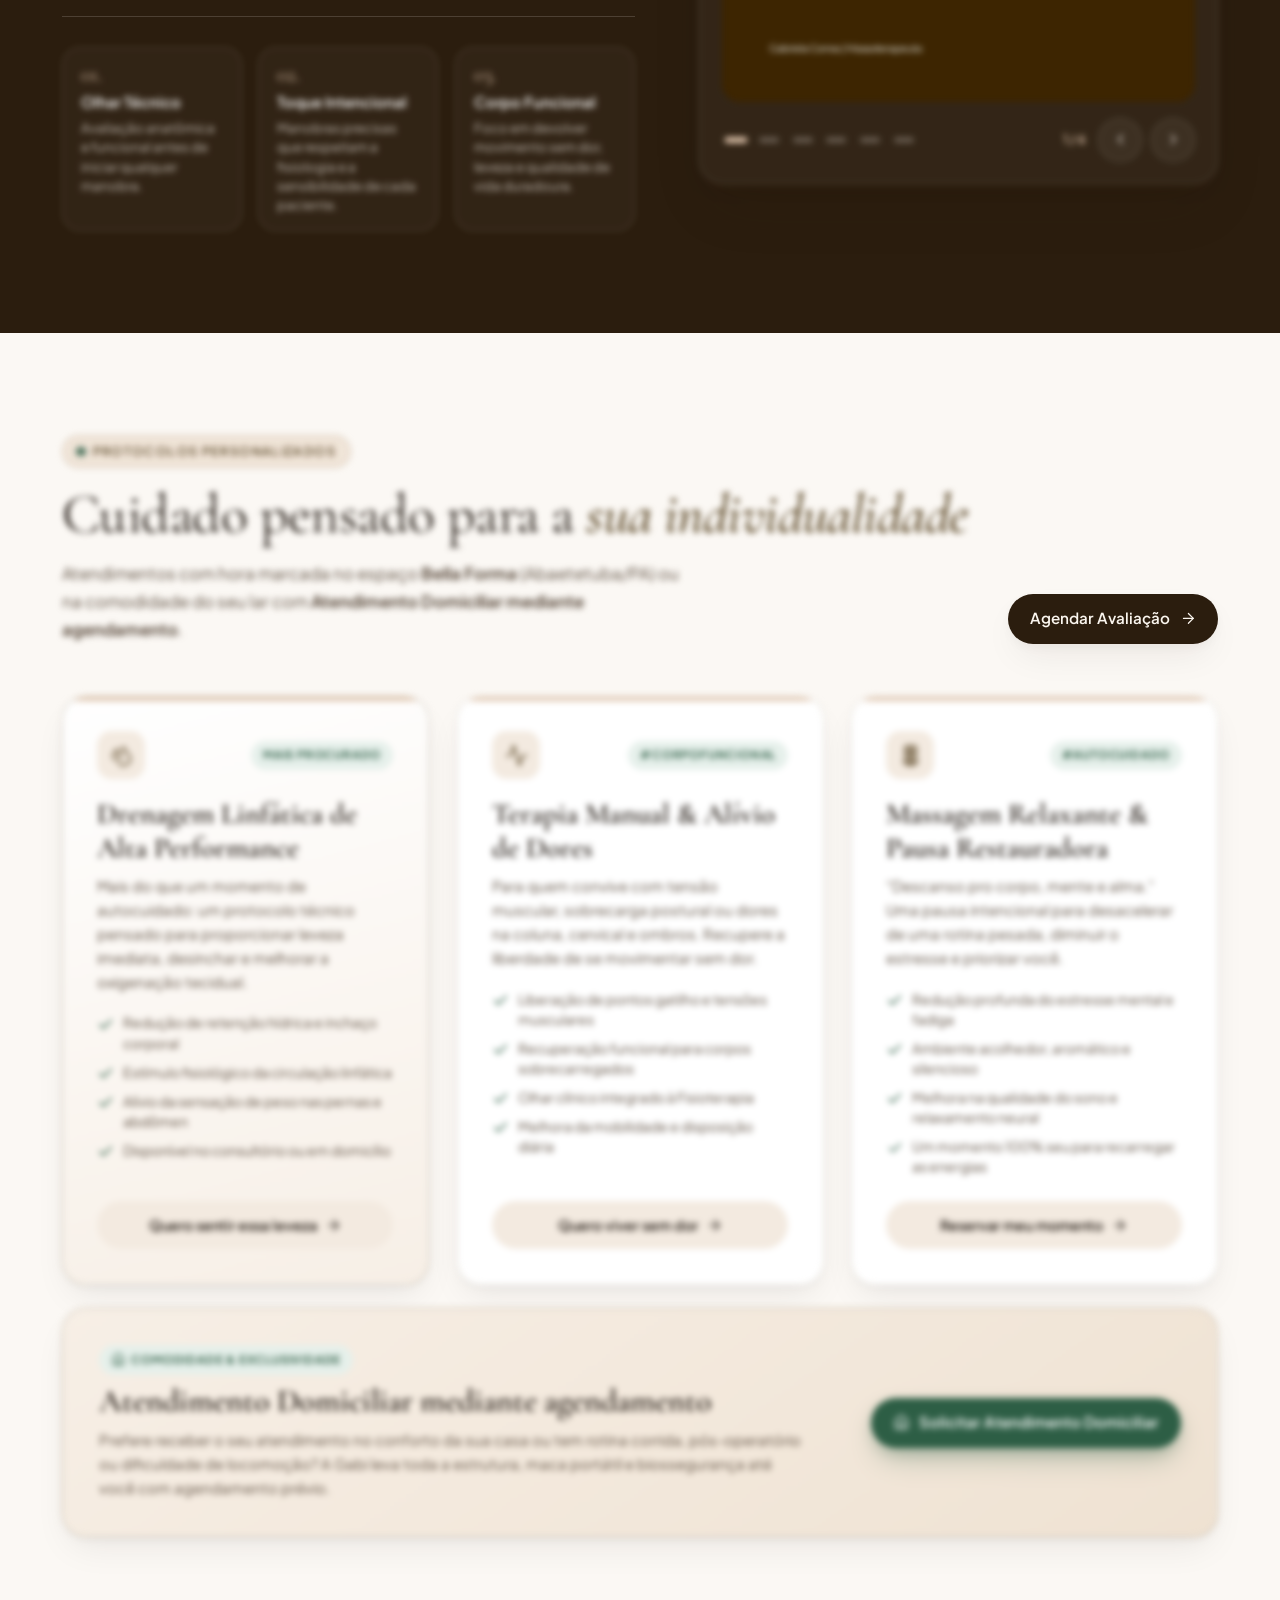
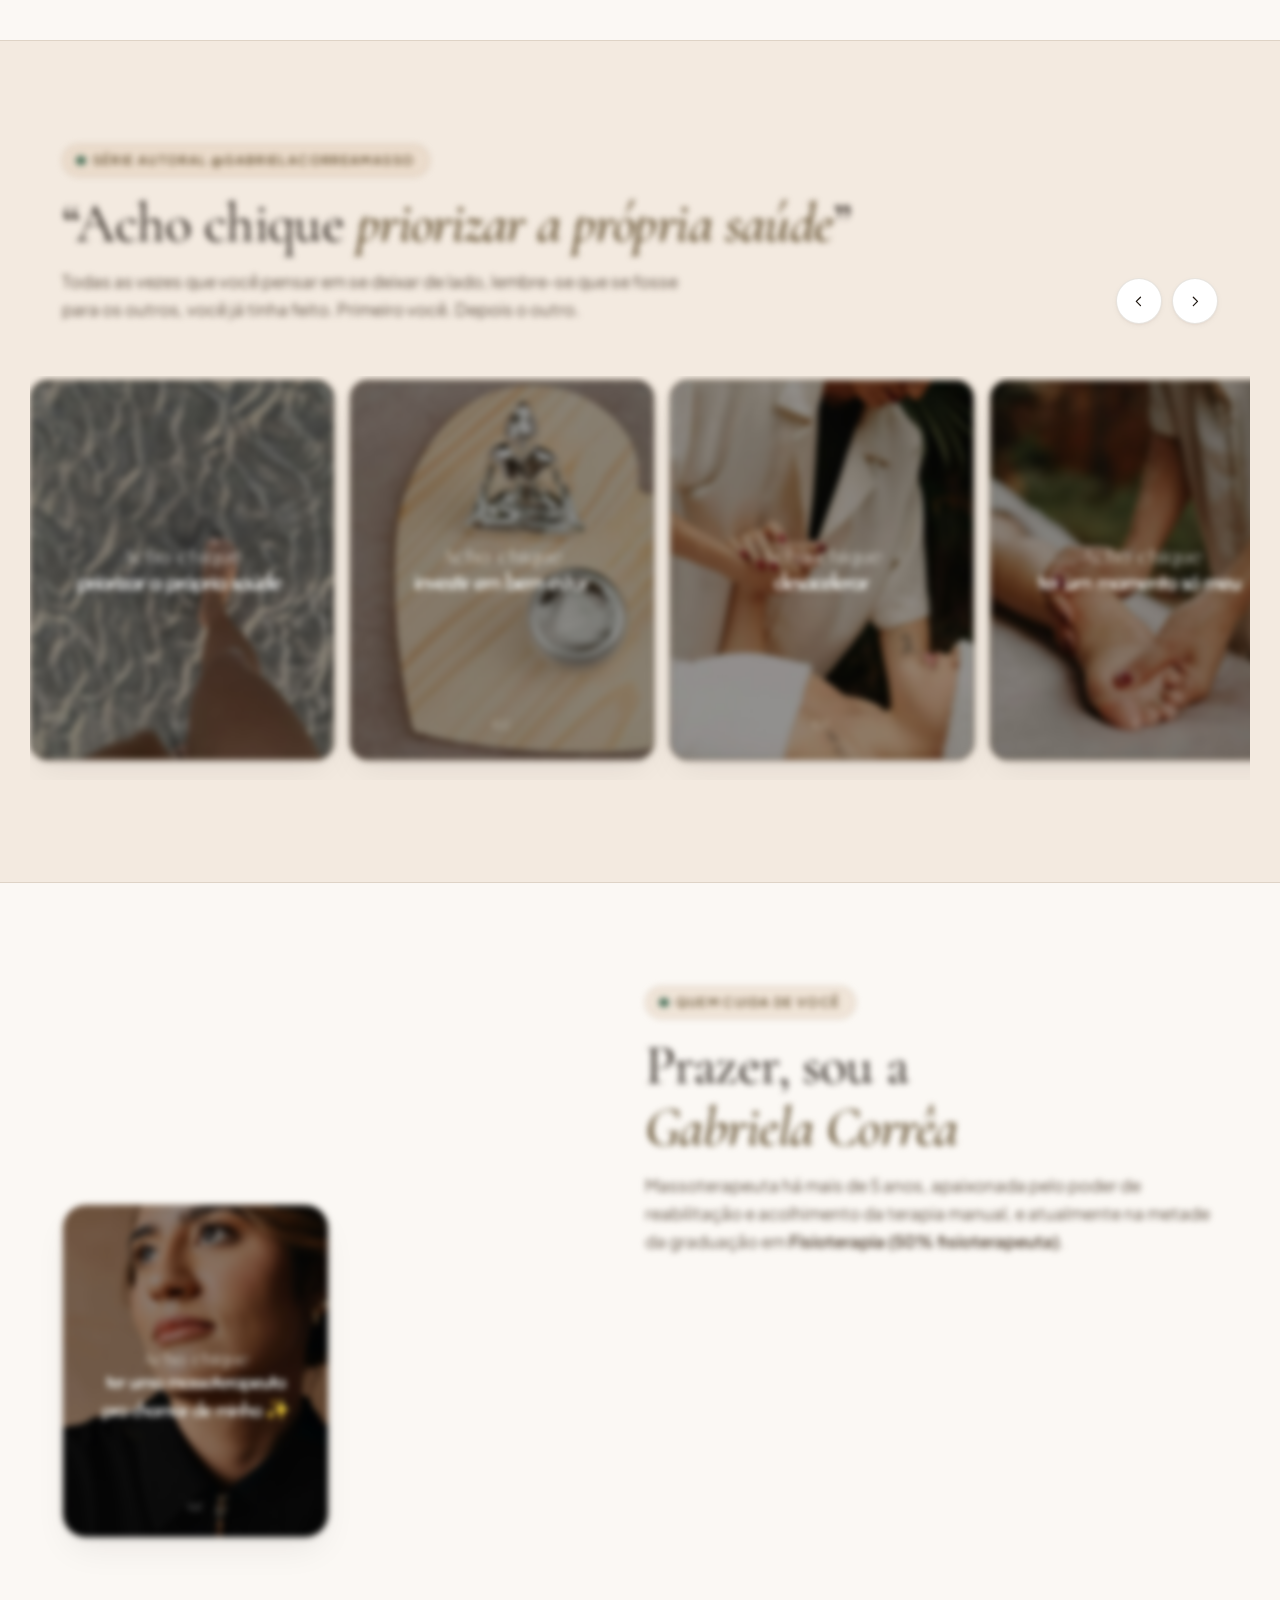
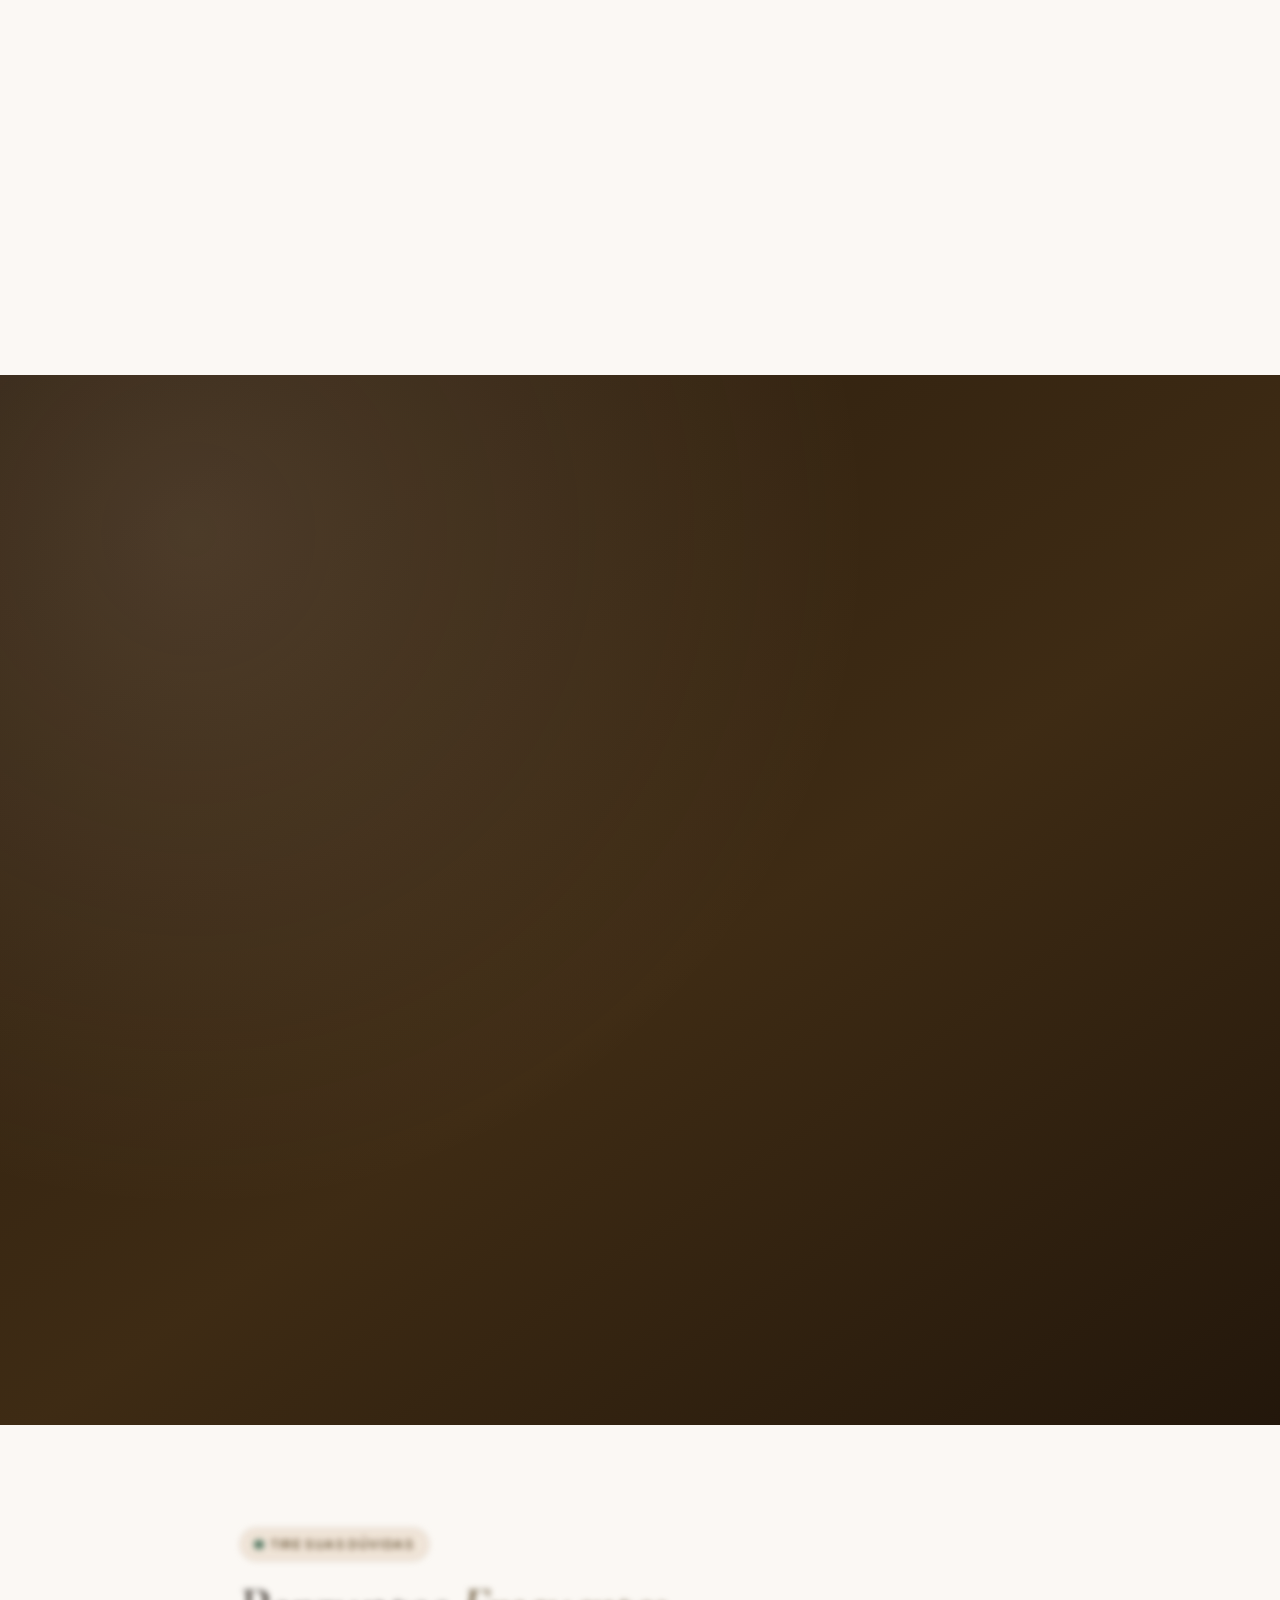
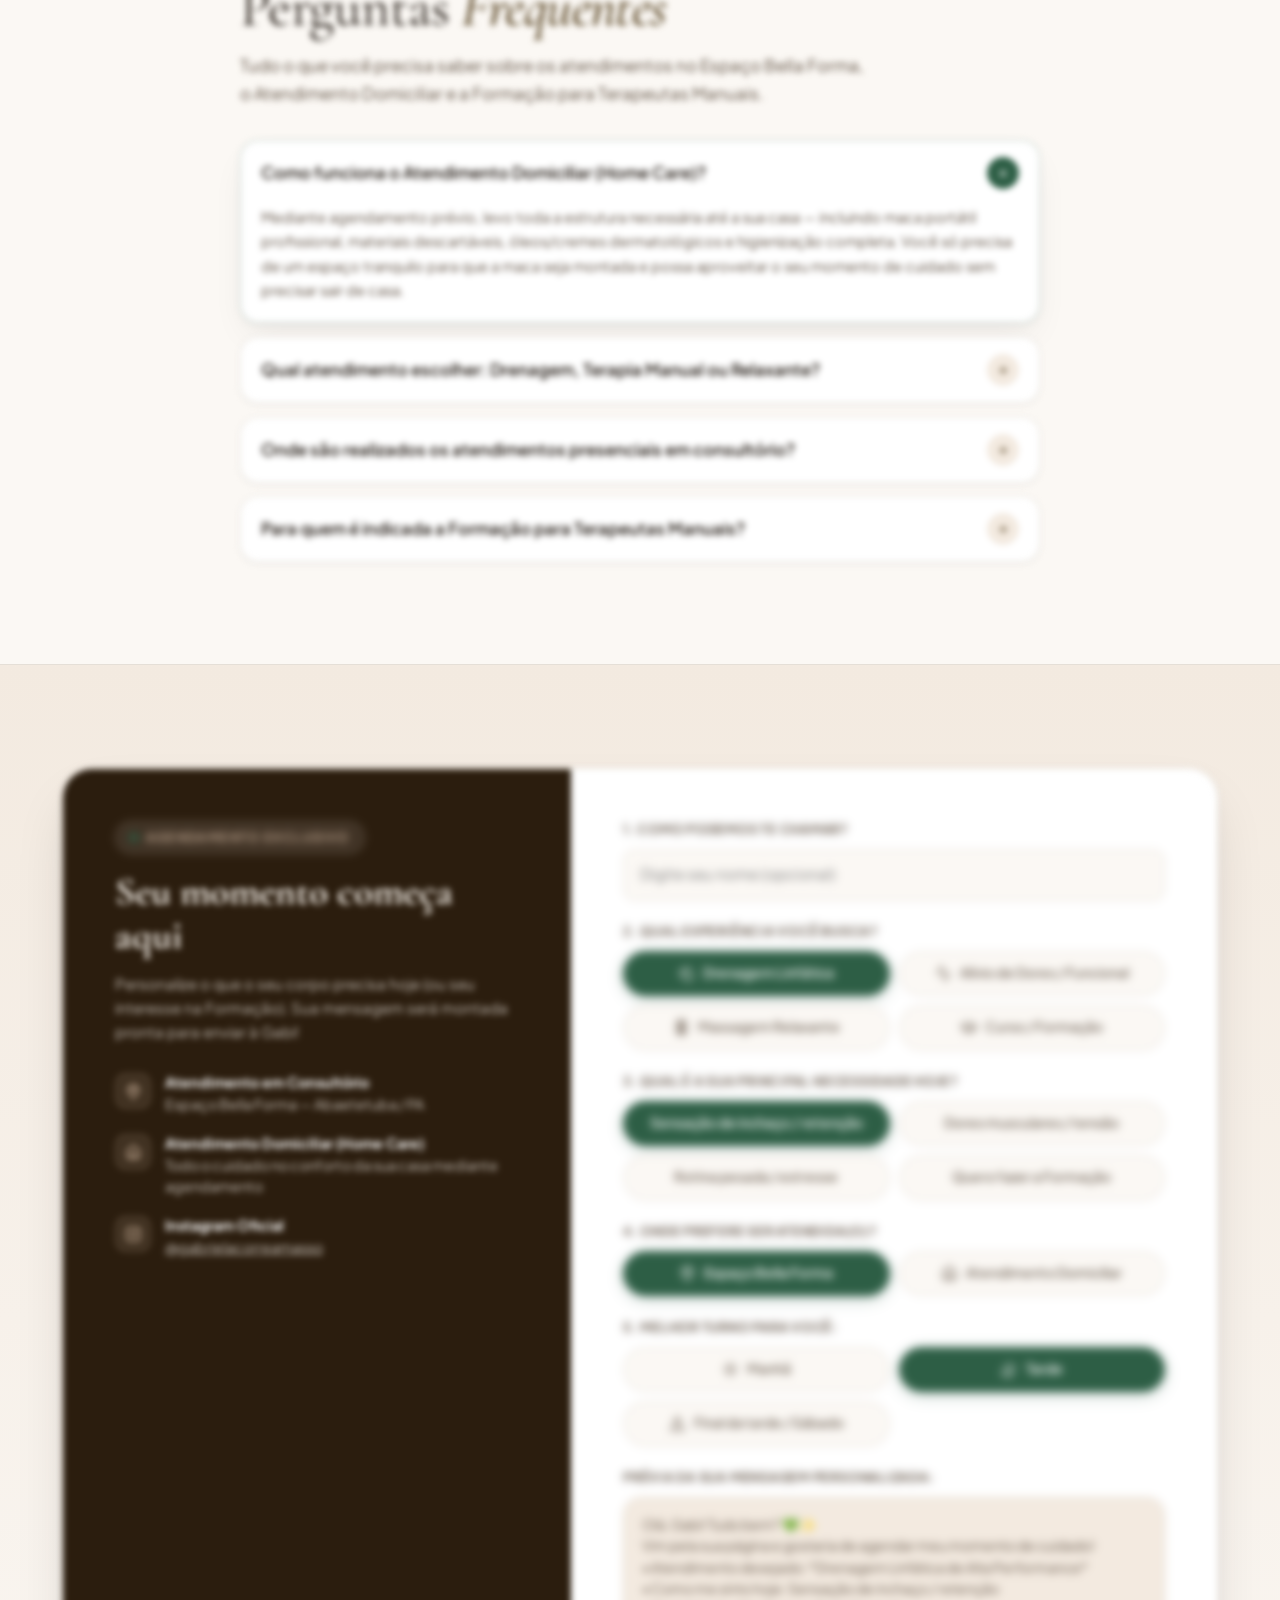
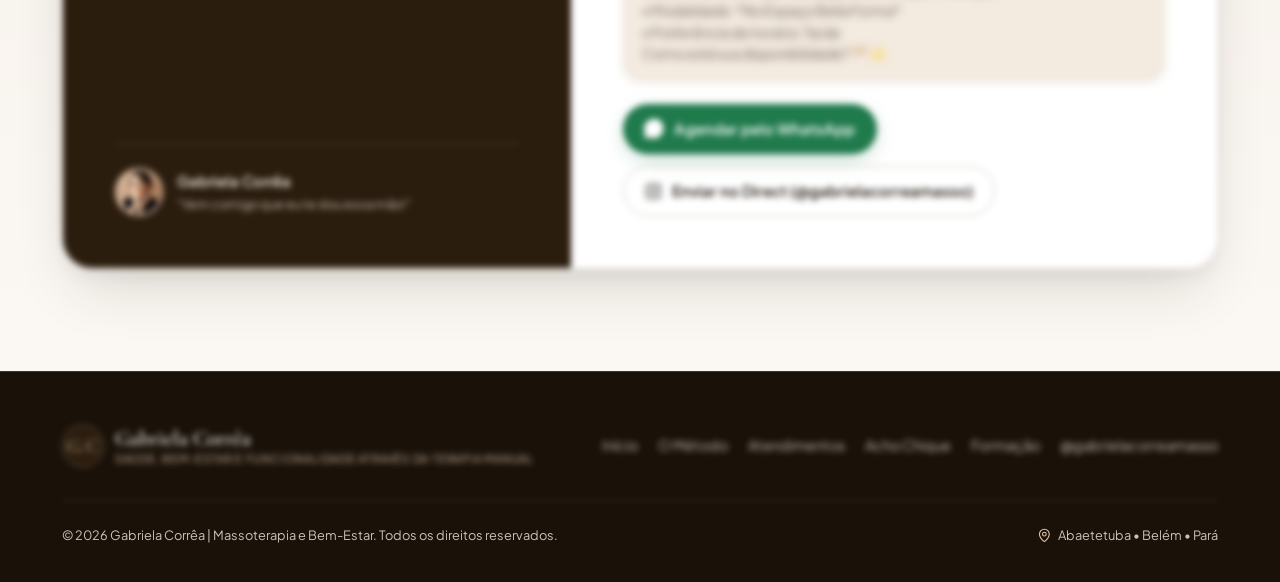
==== commit 7806fc73: "feat(homolog): hide annotation layer by default and load only when ?revisao=true is present" ====
--- a/index.html
+++ b/index.html
@@ -895,10 +895,15 @@
   <!-- INÍCIO ANNOTATE LAYER -->
   <style id="annotate-layer-styles">
     #annotate-layer-root {
+      display: none !important;
       font-family: 'Plus Jakarta Sans', -apple-system, BlinkMacSystemFont, sans-serif;
       color: #1F1710;
       line-height: 1.45;
       z-index: 9990;
+    }
+
+    #annotate-layer-root.ann-layer-enabled {
+      display: block !important;
     }
 
     body.ann-mode-active {
@@ -1232,7 +1237,7 @@
     }
   </style>
 
-  <div id="annotate-layer-root" data-annotate-ui="true">
+  <div id="annotate-layer-root" hidden data-annotate-ui="true">
     <div id="ann-pins-container" data-annotate-ui="true"></div>
 
     <!-- Popover Flutuante de Edição do Pino -->
@@ -1280,10 +1285,20 @@
 
   <script id="annotate-layer-script">
     (function () {
+      /* Só carrega e exibe a camada de anotação se a URL contiver ?revisao=true */
+      const urlParams = new URLSearchParams(window.location.search);
+      if (urlParams.get('revisao') !== 'true') {
+        return;
+      }
+
       const STORAGE_KEY = 'gc_homolog_annotations_v1';
       const REPORT_WHATSAPP_NUMBER = '5591989716892';
 
       const rootEl = document.getElementById('annotate-layer-root');
+      if (!rootEl) return;
+      rootEl.removeAttribute('hidden');
+      rootEl.classList.add('ann-layer-enabled');
+
       const pinsContainer = document.getElementById('ann-pins-container');
       const toolbar = document.getElementById('annToolbar');
       const toggleBtn = document.getElementById('annToggleBtn');
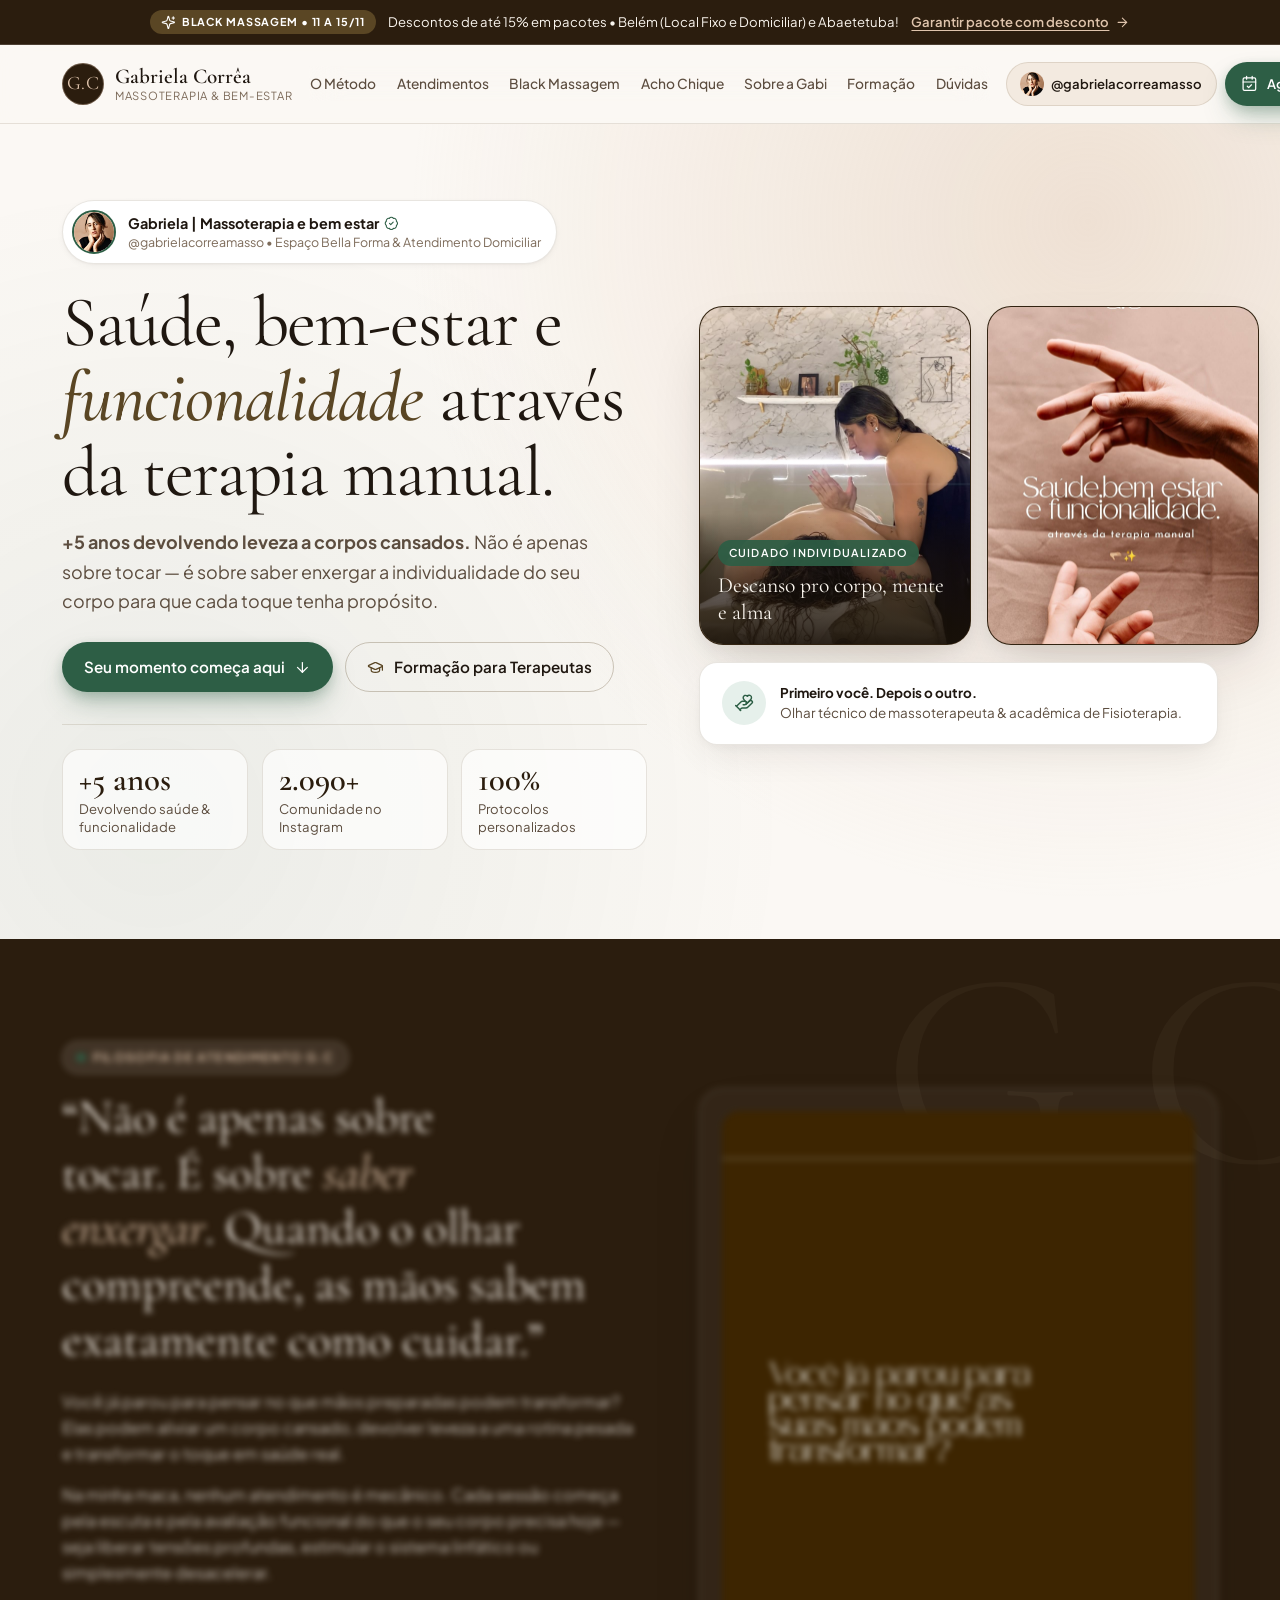
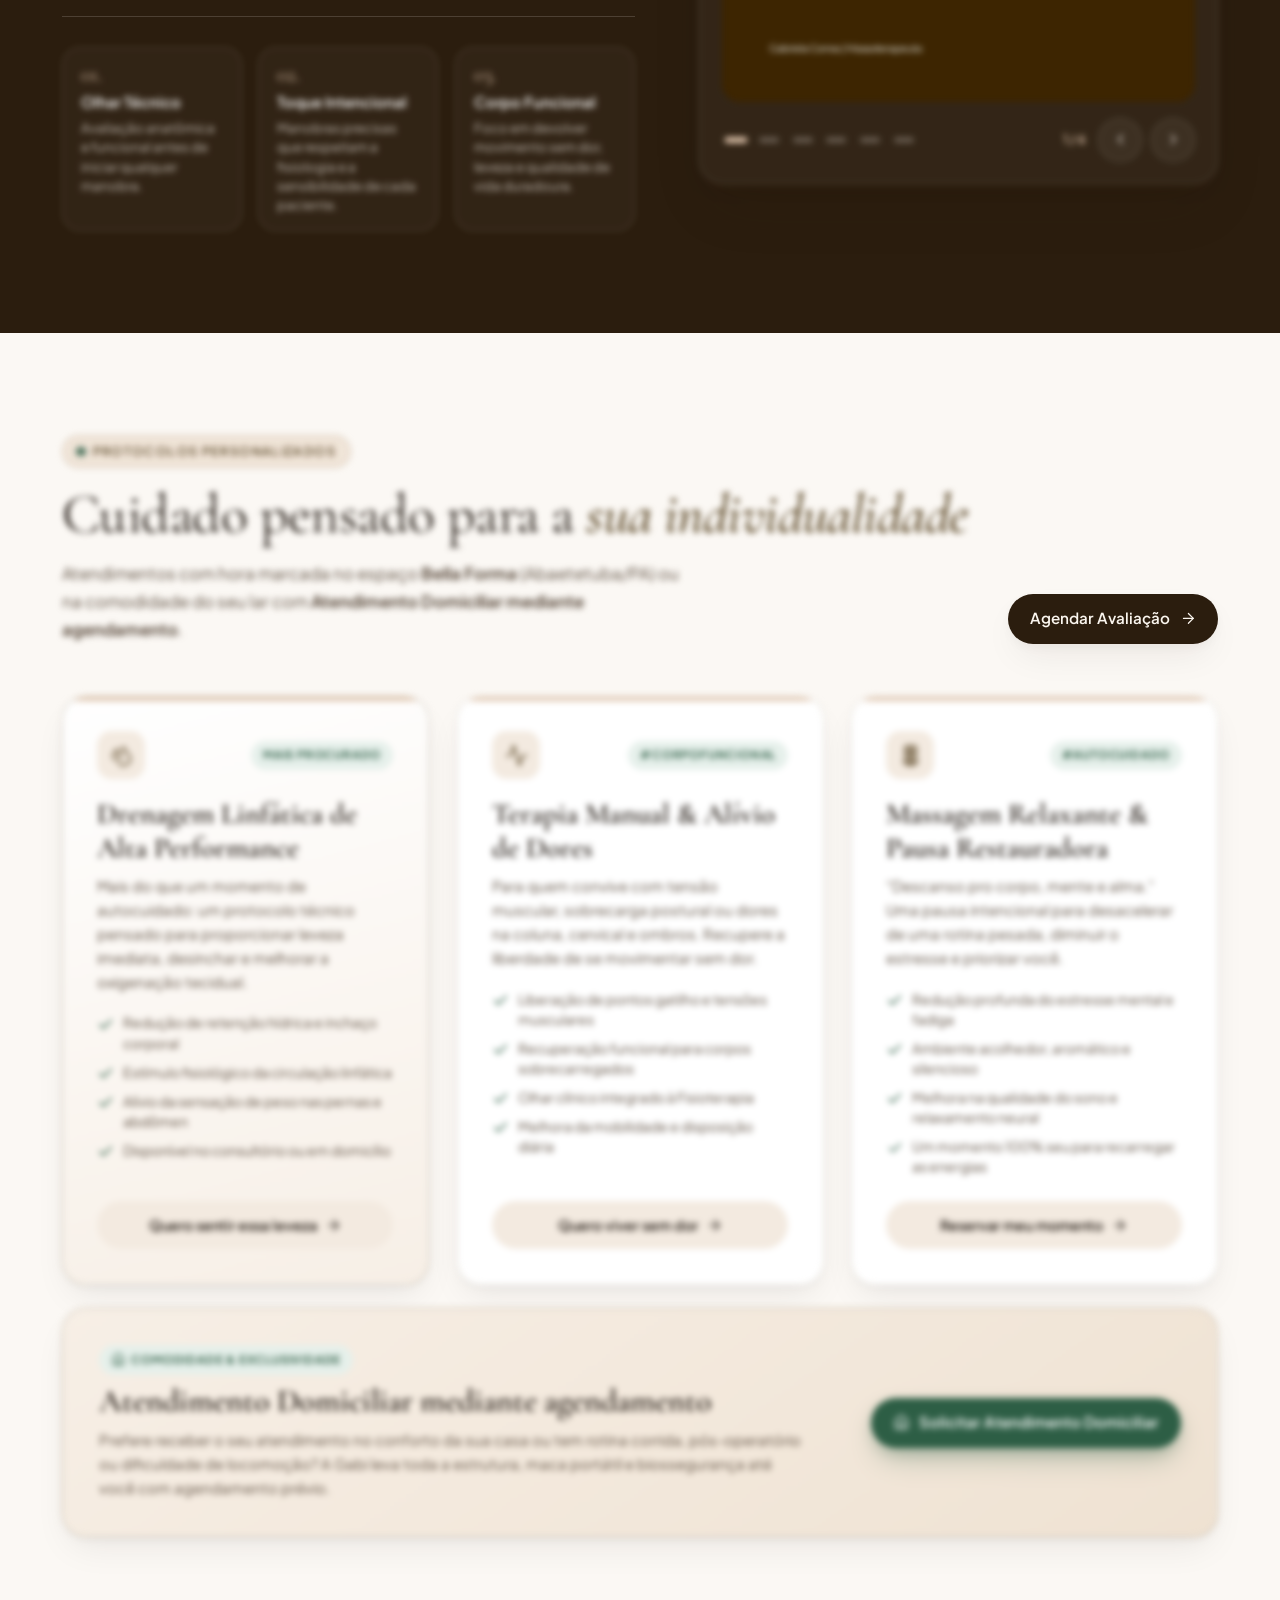
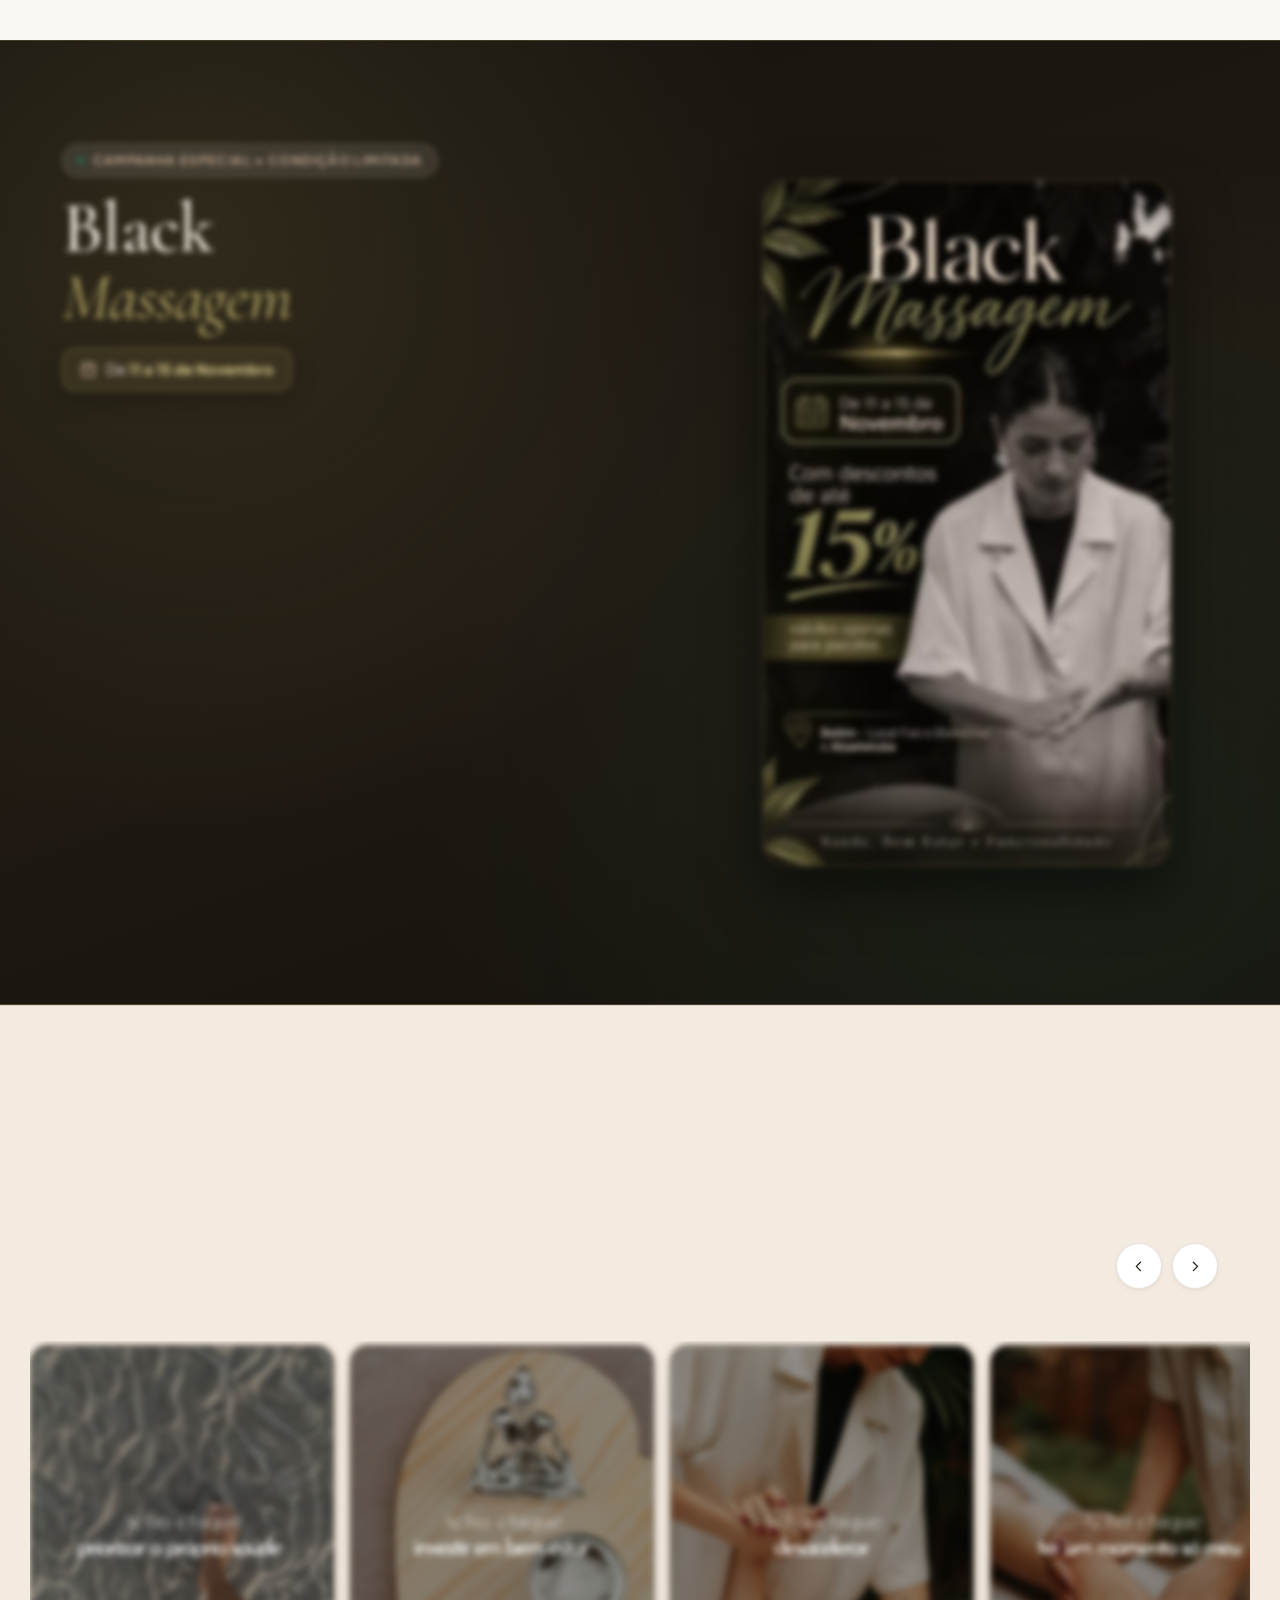
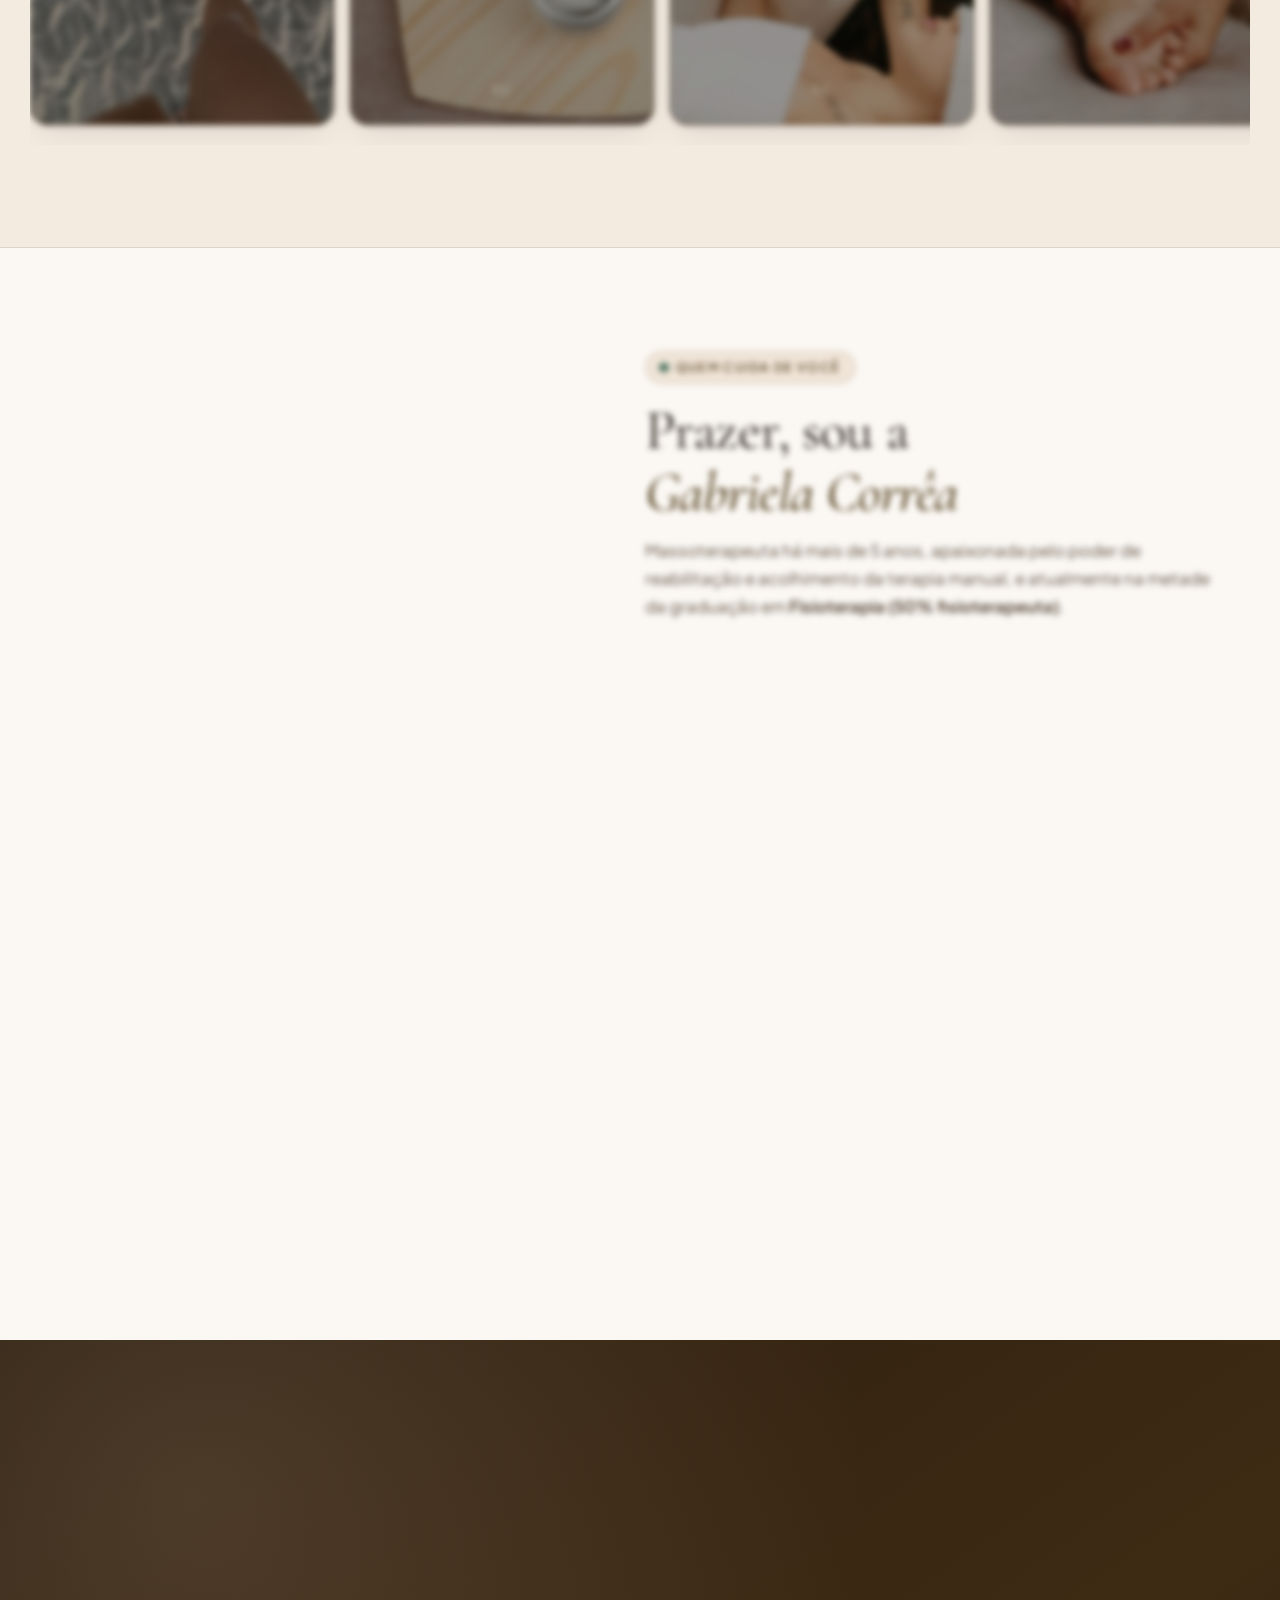
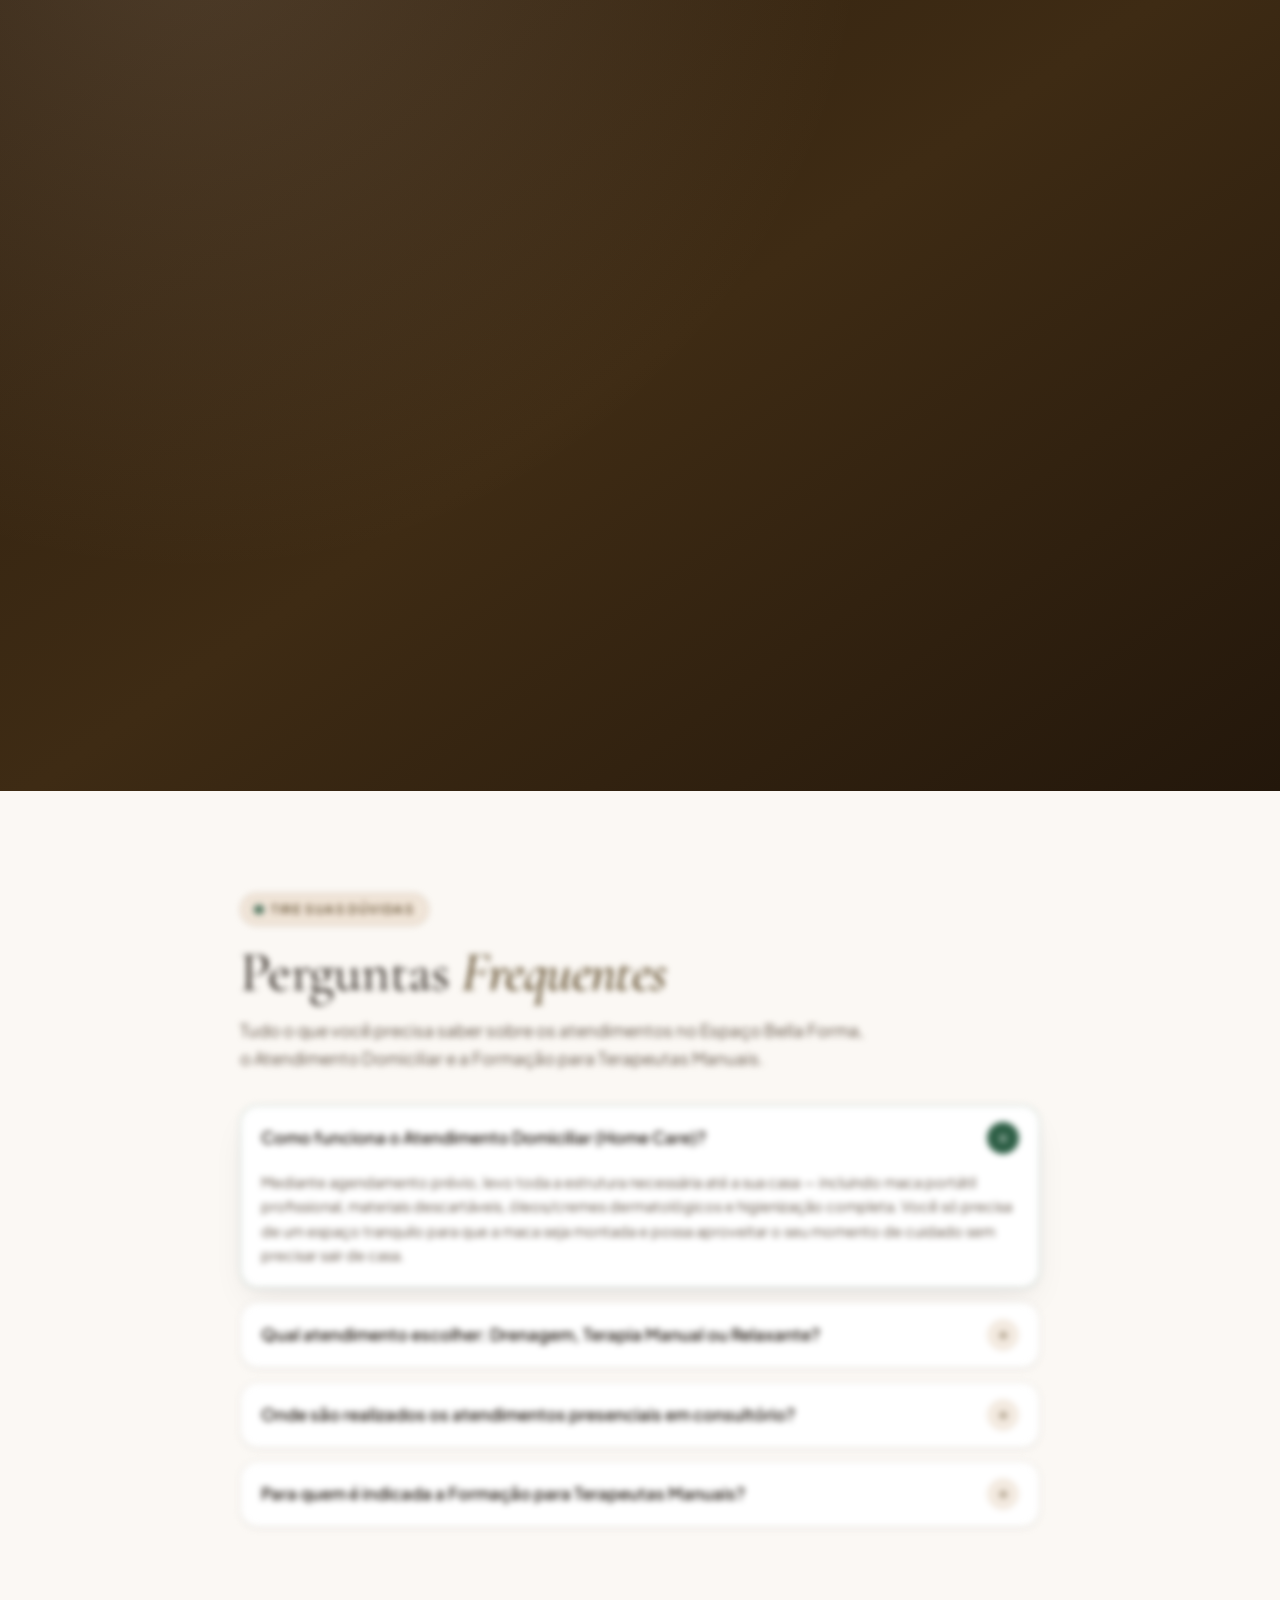
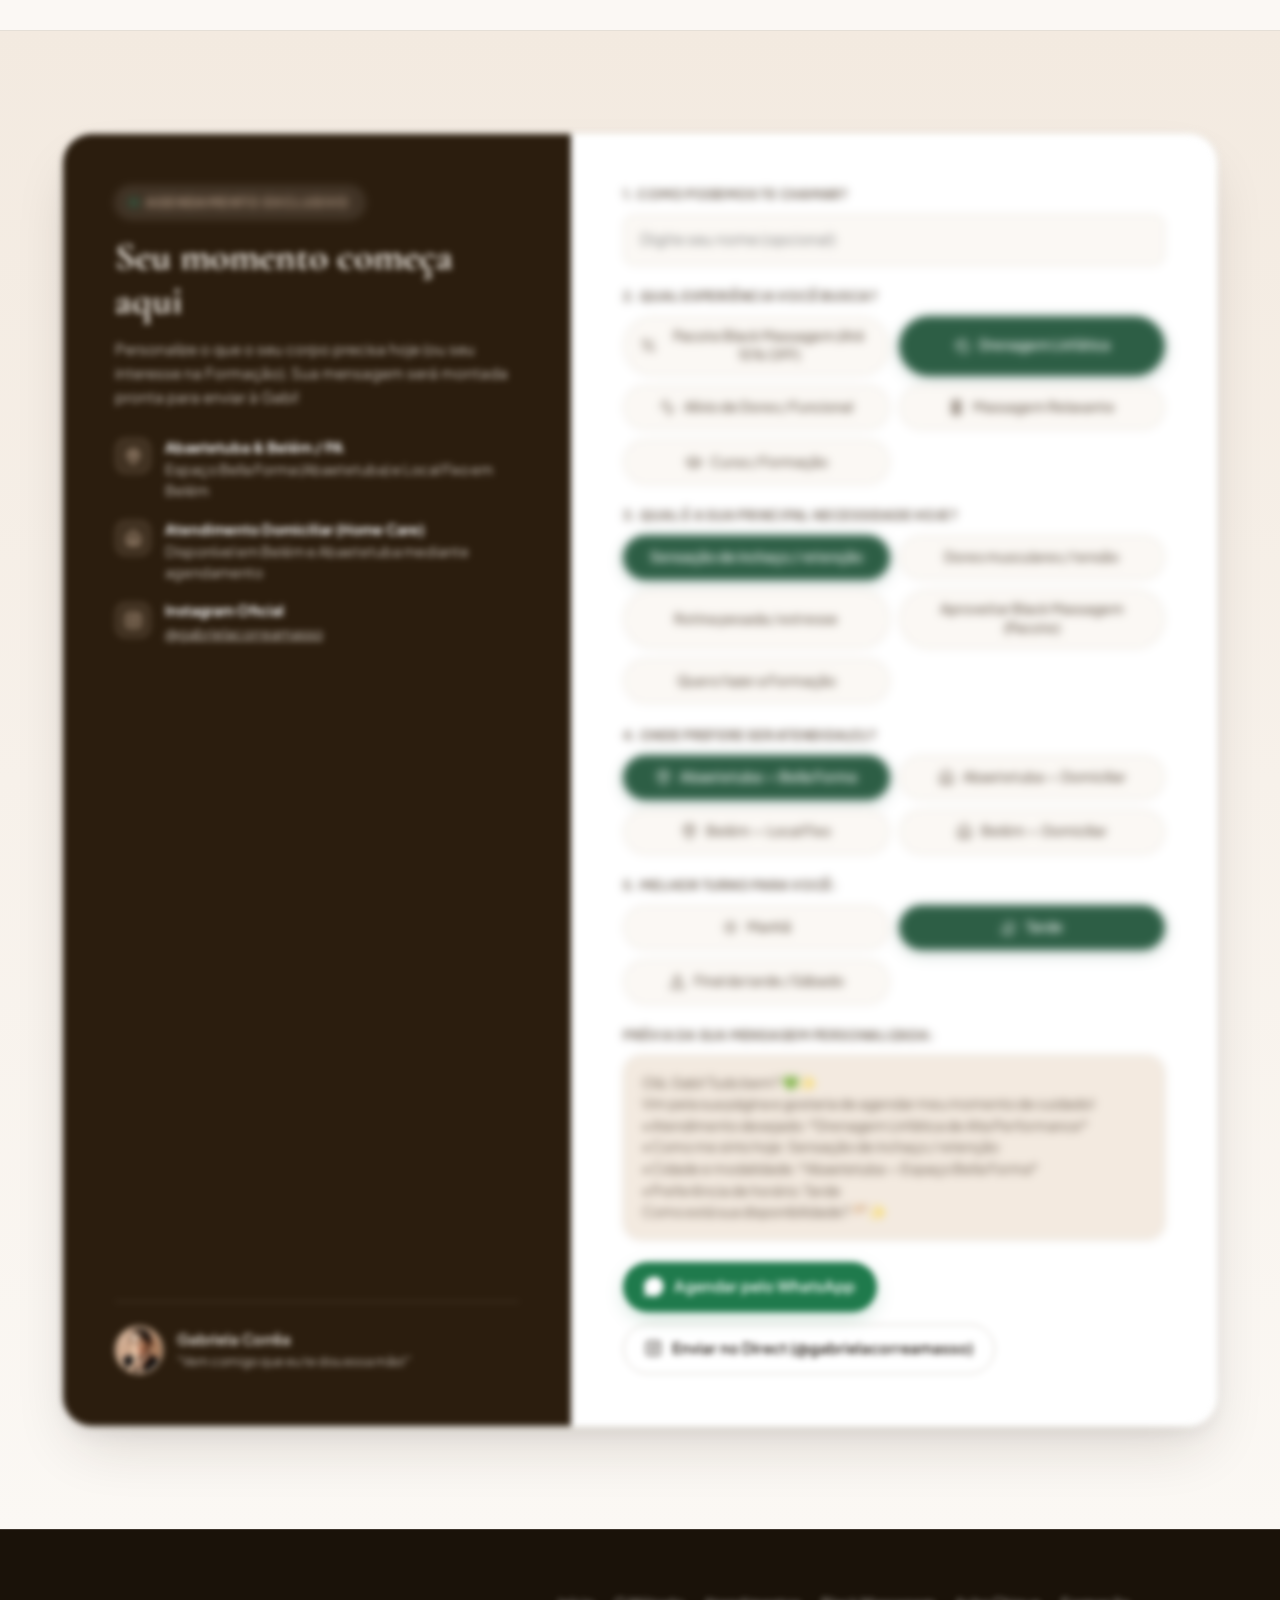
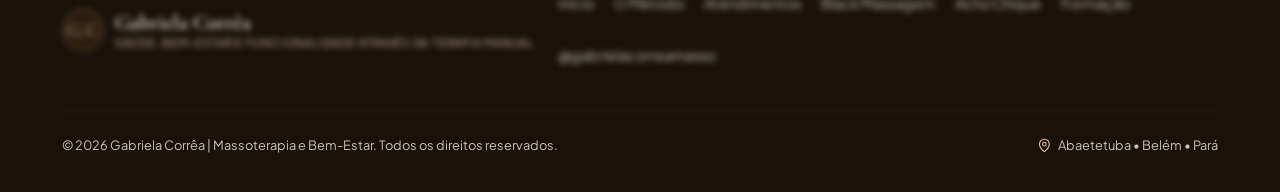
==== commit 3d829acf: "feat(campaign): add Black Massagem special section and Belém/Abaetetuba booking options" ====
--- a/index.html
+++ b/index.html
@@ -18,11 +18,11 @@
     <div class="container topbar__inner">
       <span class="topbar__badge">
         <svg class="icon icon--xs" viewBox="0 0 24 24" aria-hidden="true"><path d="M9.937 15.5A2 2 0 0 0 8.5 14.063l-6.135-1.582a.5.5 0 0 1 0-.962L8.5 9.936A2 2 0 0 0 9.937 8.5l1.582-6.135a.5.5 0 0 1 .963 0L14.063 8.5A2 2 0 0 0 15.5 9.937l6.135 1.581a.5.5 0 0 1 0 .964L15.5 14.063a2 2 0 0 0-1.437 1.437l-1.582 6.135a.5.5 0 0 1-.963 0z"/><path d="M20 3v4"/><path d="M22 5h-4"/></svg>
-        <span>Novo Capítulo</span>
+        <span>Black Massagem • 11 a 15/11</span>
       </span>
-      <span>Formação para Terapeutas Manuais • 1ª Turma de Drenagem Linfática aberta!</span>
-      <a href="#formacao" class="topbar__link">
-        <span>Garantir vaga na turma</span>
+      <span>Descontos de até 15% em pacotes • Belém (Local Fixo e Domiciliar) e Abaetetuba!</span>
+      <a href="#black-massagem" class="topbar__link">
+        <span>Garantir pacote com desconto</span>
         <svg class="icon icon--xs" viewBox="0 0 24 24" aria-hidden="true"><path d="M5 12h14"/><path d="m12 5 7 7-7 7"/></svg>
       </a>
     </div>
@@ -42,6 +42,7 @@
       <nav class="nav" id="mainNav" aria-label="Navegação Principal">
         <a href="#metodo" class="nav__link">O Método</a>
         <a href="#atendimentos" class="nav__link">Atendimentos</a>
+        <a href="#black-massagem" class="nav__link">Black Massagem</a>
         <a href="#acho-chique" class="nav__link">Acho Chique</a>
         <a href="#sobre" class="nav__link">Sobre a Gabi</a>
         <a href="#formacao" class="nav__link">Formação</a>
@@ -348,11 +349,90 @@
           <a
             href="#agendar"
             class="btn btn--primary"
-            data-select-modality="Atendimento Domiciliar (sob agendamento)"
+            data-select-modality="Abaetetuba — Atendimento Domiciliar (sob agendamento)"
           >
             <svg class="icon icon--sm" viewBox="0 0 24 24" aria-hidden="true"><path d="M15 21v-8a1 1 0 0 0-1-1h-4a1 1 0 0 0-1 1v8"/><path d="M3 10a2 2 0 0 1 .709-1.528l7-5.999a2 2 0 0 1 2.582 0l7 5.999A2 2 0 0 1 21 10v9a2 2 0 0 1-2 2H5a2 2 0 0 1-2-2z"/></svg>
             <span>Solicitar Atendimento Domiciliar</span>
           </a>
+        </div>
+      </div>
+    </section>
+
+    <!-- Seção Especial: Campanha Black Massagem (De 11 a 15 de Novembro) -->
+    <section class="black-campaign" id="black-massagem">
+      <div class="container black-campaign__grid">
+        <div class="black-campaign__content">
+          <div class="eyebrow eyebrow--dark">
+            <span class="eyebrow-dot"></span>
+            <span>Campanha Especial • Condição Limitada</span>
+          </div>
+
+          <h2 class="black-campaign__title">
+            Black <span>Massagem</span>
+          </h2>
+
+          <div class="black-campaign__date-pill">
+            <svg class="icon icon--sm icon--nude" viewBox="0 0 24 24" aria-hidden="true"><rect width="18" height="18" x="3" y="4" rx="2" ry="2"/><line x1="16" x2="16" y1="2" y2="6"/><line x1="8" x2="8" y1="2" y2="6"/><line x1="3" x2="21" y1="10" y2="10"/><path d="M8 14h.01"/><path d="M12 14h.01"/><path d="M16 14h.01"/><path d="M8 18h.01"/><path d="M12 18h.01"/><path d="M16 18h.01"/></svg>
+            <span>De <strong>11 a 15 de Novembro</strong></span>
+          </div>
+
+          <div class="black-campaign__offer-box">
+            <div class="black-campaign__discount">
+              <span class="black-campaign__discount-label">Com descontos de até</span>
+              <strong class="black-campaign__discount-value">15%</strong>
+              <span class="black-campaign__discount-rule">válidos apenas para pacotes</span>
+            </div>
+            <p class="black-campaign__desc">
+              A oportunidade ideal para manter a constância do seu cuidado com condições especiais. Garanta seu pacote de sessões de <strong>Drenagem Linfática</strong>, <strong>Terapia Manual Funcional</strong> ou <strong>Massagem Relaxante</strong> e proporcione saúde, bem-estar e funcionalidade contínua para o seu corpo.
+            </p>
+          </div>
+
+          <div class="black-campaign__locations">
+            <div class="black-loc-card">
+              <span class="black-loc-card__icon" aria-hidden="true">
+                <svg class="icon icon--sm" viewBox="0 0 24 24"><path d="M20 10c0 4.993-5.539 10.193-7.399 11.799a1 1 0 0 1-1.202 0C9.539 20.193 4 14.993 4 10a8 8 0 0 1 16 0"/><circle cx="12" cy="10" r="3"/></svg>
+              </span>
+              <div>
+                <strong>Belém — Local Fixo e Domiciliar</strong>
+                <span>Atendimento em espaço fixo ou no conforto da sua casa mediante agendamento.</span>
+              </div>
+            </div>
+
+            <div class="black-loc-card">
+              <span class="black-loc-card__icon" aria-hidden="true">
+                <svg class="icon icon--sm" viewBox="0 0 24 24"><path d="M20 10c0 4.993-5.539 10.193-7.399 11.799a1 1 0 0 1-1.202 0C9.539 20.193 4 14.993 4 10a8 8 0 0 1 16 0"/><circle cx="12" cy="10" r="3"/></svg>
+              </span>
+              <div>
+                <strong>Abaetetuba — Consultório e Domiciliar</strong>
+                <span>Atendimento no Espaço Bella Forma e também a domicílio sob agendamento.</span>
+              </div>
+            </div>
+          </div>
+
+          <div class="black-campaign__ctas">
+            <a
+              href="#agendar"
+              class="btn btn--gold-pill"
+              data-select-service="Pacote Black Massagem (Até 15% OFF - 11 a 15/11)"
+              data-select-feeling="Quero fechar pacote na Black Massagem (até 15% OFF)"
+            >
+              <svg class="icon icon--sm" viewBox="0 0 24 24" aria-hidden="true"><path d="M12 5a3 3 0 1 1 3 3m-3-3a3 3 0 1 0-3 3m3-3v1M9 8a3 3 0 1 0 3 3M9 8h1m5 0a3 3 0 1 1-3 3m3-3h-1m-2 3v-1"/><circle cx="12" cy="8" r="2"/><path d="M12 10v12"/><path d="M12 22c4.2 0 7-1.667 7-5-4.2 0-7 1.667-7 5Z"/><path d="M12 22c-4.2 0-7-1.667-7-5 4.2 0 7 1.667 7 5Z"/></svg>
+              <span>Quero meu Pacote com até 15% OFF</span>
+            </a>
+            <a href="#atendimentos" class="btn btn--outline-light">
+              <span>Conhecer os Protocolos</span>
+            </a>
+          </div>
+        </div>
+
+        <div class="black-campaign__poster-wrap">
+          <div class="black-campaign__poster" data-lightbox-src="assets/images/black-massagem.jpg">
+            <img
+              src="assets/images/black-massagem.jpg"
+              alt="Black Massagem — De 11 a 15 de Novembro com descontos de até 15% válidos apenas para pacotes em Belém (Local Fixo e Domiciliar) e Abaetetuba"
+              loading="lazy"
+            />
+          </div>
         </div>
       </div>
     </section>
@@ -679,8 +759,8 @@
                     <svg class="icon icon--sm" viewBox="0 0 24 24"><path d="M20 10c0 4.993-5.539 10.193-7.399 11.799a1 1 0 0 1-1.202 0C9.539 20.193 4 14.993 4 10a8 8 0 0 1 16 0"/><circle cx="12" cy="10" r="3"/></svg>
                   </span>
                   <div>
-                    <strong>Atendimento em Consultório</strong>
-                    Espaço Bella Forma — Abaetetuba / PA
+                    <strong>Abaetetuba &amp; Belém / PA</strong>
+                    Espaço Bella Forma (Abaetetuba) e Local Fixo em Belém
                   </div>
                 </li>
                 <li>
@@ -689,7 +769,7 @@
                   </span>
                   <div>
                     <strong>Atendimento Domiciliar (Home Care)</strong>
-                    Todo o cuidado no conforto da sua casa mediante agendamento
+                    Disponível em Belém e Abaetetuba mediante agendamento
                   </div>
                 </li>
                 <li>
@@ -722,6 +802,10 @@
             <div class="form-group">
               <span class="form-label">2. Qual experiência você busca?</span>
               <div class="chip-group">
+                <button type="button" class="chip" data-chip-group="service" data-value="Pacote Black Massagem (Até 15% OFF - 11 a 15/11)">
+                  <svg class="icon icon--sm" viewBox="0 0 24 24" aria-hidden="true"><line x1="19" x2="5" y1="5" y2="19"/><circle cx="6.5" cy="6.5" r="2.5"/><circle cx="17.5" cy="17.5" r="2.5"/></svg>
+                  <span>Pacote Black Massagem (Até 15% OFF)</span>
+                </button>
                 <button type="button" class="chip active" data-chip-group="service" data-value="Drenagem Linfática de Alta Performance">
                   <svg class="icon icon--sm" viewBox="0 0 24 24" aria-hidden="true"><path d="M7 16.3c2.2 0 4-1.83 4-4.05 0-1.16-.57-2.26-1.71-3.19S7.29 6.75 7 5.3c-.29 1.45-1.14 2.84-2.29 3.76S3 11.1 3 12.25c0 2.22 1.8 4.05 4 4.05z"/><path d="M12.56 6.6A10.97 10.97 0 0 0 14 3.02c.5 2.5 2 4.9 4 6.5s3 3.5 3 5.5a6.98 6.98 0 0 1-11.91 4.97"/></svg>
                   <span>Drenagem Linfática</span>
@@ -753,6 +837,9 @@
                 <button type="button" class="chip" data-chip-group="feeling" data-value="Rotina pesada / cansaço físico e mental">
                   <span>Rotina pesada / estresse</span>
                 </button>
+                <button type="button" class="chip" data-chip-group="feeling" data-value="Quero fechar pacote na Black Massagem (até 15% OFF)">
+                  <span>Aproveitar Black Massagem (Pacote)</span>
+                </button>
                 <button type="button" class="chip" data-chip-group="feeling" data-value="Quero me profissionalizar / entrar na turma de formação">
                   <span>Quero fazer a Formação</span>
                 </button>
@@ -762,13 +849,21 @@
             <div class="form-group">
               <span class="form-label">4. Onde prefere ser atendida(o)?</span>
               <div class="chip-group">
-                <button type="button" class="chip active" data-chip-group="modality" data-value="No Espaço Bella Forma">
+                <button type="button" class="chip active" data-chip-group="modality" data-value="Abaetetuba — Espaço Bella Forma">
                   <svg class="icon icon--sm" viewBox="0 0 24 24" aria-hidden="true"><path d="M20 10c0 4.993-5.539 10.193-7.399 11.799a1 1 0 0 1-1.202 0C9.539 20.193 4 14.993 4 10a8 8 0 0 1 16 0"/><circle cx="12" cy="10" r="3"/></svg>
-                  <span>Espaço Bella Forma</span>
+                  <span>Abaetetuba — Bella Forma</span>
                 </button>
-                <button type="button" class="chip" data-chip-group="modality" data-value="Atendimento Domiciliar (sob agendamento)">
+                <button type="button" class="chip" data-chip-group="modality" data-value="Abaetetuba — Atendimento Domiciliar (sob agendamento)">
                   <svg class="icon icon--sm" viewBox="0 0 24 24" aria-hidden="true"><path d="M15 21v-8a1 1 0 0 0-1-1h-4a1 1 0 0 0-1 1v8"/><path d="M3 10a2 2 0 0 1 .709-1.528l7-5.999a2 2 0 0 1 2.582 0l7 5.999A2 2 0 0 1 21 10v9a2 2 0 0 1-2 2H5a2 2 0 0 1-2-2z"/></svg>
-                  <span>Atendimento Domiciliar</span>
+                  <span>Abaetetuba — Domiciliar</span>
+                </button>
+                <button type="button" class="chip" data-chip-group="modality" data-value="Belém — Local Fixo">
+                  <svg class="icon icon--sm" viewBox="0 0 24 24" aria-hidden="true"><path d="M20 10c0 4.993-5.539 10.193-7.399 11.799a1 1 0 0 1-1.202 0C9.539 20.193 4 14.993 4 10a8 8 0 0 1 16 0"/><circle cx="12" cy="10" r="3"/></svg>
+                  <span>Belém — Local Fixo</span>
+                </button>
+                <button type="button" class="chip" data-chip-group="modality" data-value="Belém — Atendimento Domiciliar (sob agendamento)">
+                  <svg class="icon icon--sm" viewBox="0 0 24 24" aria-hidden="true"><path d="M15 21v-8a1 1 0 0 0-1-1h-4a1 1 0 0 0-1 1v8"/><path d="M3 10a2 2 0 0 1 .709-1.528l7-5.999a2 2 0 0 1 2.582 0l7 5.999A2 2 0 0 1 21 10v9a2 2 0 0 1-2 2H5a2 2 0 0 1-2-2z"/></svg>
+                  <span>Belém — Domiciliar</span>
                 </button>
               </div>
             </div>
@@ -841,6 +936,7 @@
           <a href="#inicio">Início</a>
           <a href="#metodo">O Método</a>
           <a href="#atendimentos">Atendimentos</a>
+          <a href="#black-massagem">Black Massagem</a>
           <a href="#acho-chique">Acho Chique</a>
           <a href="#formacao">Formação</a>
           <a href="https://www.instagram.com/gabrielacorreamasso/" target="_blank" rel="noopener noreferrer">@gabrielacorreamasso</a>
@@ -872,7 +968,7 @@
     <a
       href="#agendar"
       class="btn btn--primary mobile-sticky-bar__btn"
-      data-select-modality="No Espaço Bella Forma"
+      data-select-modality="Abaetetuba — Espaço Bella Forma"
     >
       <svg class="icon icon--sm" viewBox="0 0 24 24" aria-hidden="true"><rect width="18" height="18" x="3" y="4" rx="2" ry="2"/><line x1="16" x2="16" y1="2" y2="6"/><line x1="8" x2="8" y1="2" y2="6"/><line x1="3" x2="21" y1="10" y2="10"/><path d="m9 16 2 2 4-4"/></svg>
       <span>Agendar Momento</span>
@@ -880,7 +976,7 @@
     <a
       href="#agendar"
       class="btn btn--espresso mobile-sticky-bar__btn"
-      data-select-modality="Atendimento Domiciliar (sob agendamento)"
+      data-select-modality="Abaetetuba — Atendimento Domiciliar (sob agendamento)"
     >
       <svg class="icon icon--sm" viewBox="0 0 24 24" aria-hidden="true"><path d="M15 21v-8a1 1 0 0 0-1-1h-4a1 1 0 0 0-1 1v8"/><path d="M3 10a2 2 0 0 1 .709-1.528l7-5.999a2 2 0 0 1 2.582 0l7 5.999A2 2 0 0 1 21 10v9a2 2 0 0 1-2 2H5a2 2 0 0 1-2-2z"/></svg>
       <span>Domiciliar</span>
--- a/styles.css
+++ b/styles.css
@@ -1338,6 +1338,204 @@
   font-size: 0.93rem;
   color: var(--text-secondary);
   line-height: 1.6;
+}
+
+/* ==========================================================================
+   8.5 CAMPANHA ESPECIAL BLACK MASSAGEM (11 A 15 DE NOVEMBRO)
+   ========================================================================== */
+.black-campaign {
+  position: relative;
+  padding: var(--space-section) 0;
+  background:
+    radial-gradient(circle at 15% 20%, rgba(163, 150, 86, 0.16) 0%, transparent 45%),
+    radial-gradient(circle at 85% 80%, rgba(45, 94, 69, 0.18) 0%, transparent 50%),
+    linear-gradient(160deg, #16130E 0%, #1F1912 52%, #14110C 100%);
+  color: var(--text-on-dark);
+  border-top: 1px solid rgba(197, 179, 114, 0.24);
+  border-bottom: 1px solid rgba(197, 179, 114, 0.24);
+  overflow: hidden;
+}
+
+.black-campaign__grid {
+  display: grid;
+  grid-template-columns: 1fr;
+  gap: 2.5rem;
+  align-items: center;
+}
+
+.black-campaign__title {
+  font-family: var(--font-serif);
+  font-size: clamp(2.6rem, 9vw, 4.5rem);
+  font-weight: 500;
+  line-height: 0.98;
+  color: #FAF3E8;
+  margin-bottom: 1.15rem;
+  letter-spacing: -0.01em;
+}
+
+.black-campaign__title span {
+  display: block;
+  font-style: italic;
+  font-weight: 400;
+  color: #B8A866;
+  font-size: clamp(2.35rem, 8.2vw, 4.1rem);
+  margin-top: 0.1rem;
+}
+
+.black-campaign__date-pill {
+  display: inline-flex;
+  align-items: center;
+  gap: 0.6rem;
+  padding: 0.55rem 1.05rem;
+  border-radius: 0.85rem;
+  border: 1.5px solid rgba(184, 168, 102, 0.48);
+  background: rgba(184, 168, 102, 0.1);
+  color: #FAF3E8;
+  font-size: 0.92rem;
+  margin-bottom: 1.5rem;
+  box-shadow: 0 8px 24px rgba(0, 0, 0, 0.22);
+}
+
+.black-campaign__date-pill strong {
+  color: #E5D596;
+  font-weight: 700;
+}
+
+.black-campaign__offer-box {
+  background: rgba(255, 255, 255, 0.04);
+  border: 1px solid rgba(184, 168, 102, 0.25);
+  border-left: 4px solid #B8A866;
+  border-radius: var(--radius-md);
+  padding: clamp(1.15rem, 3.8vw, 1.6rem);
+  margin-bottom: 1.5rem;
+  display: flex;
+  flex-direction: column;
+  gap: 0.95rem;
+}
+
+.black-campaign__discount {
+  display: flex;
+  flex-wrap: wrap;
+  align-items: baseline;
+  gap: 0.45rem 0.75rem;
+}
+
+.black-campaign__discount-label {
+  font-size: 0.95rem;
+  color: var(--text-on-dark-muted);
+}
+
+.black-campaign__discount-value {
+  font-family: var(--font-serif);
+  font-size: clamp(2.65rem, 8vw, 3.6rem);
+  font-weight: 700;
+  font-style: italic;
+  line-height: 0.95;
+  color: #C5B372;
+  text-shadow: 0 4px 18px rgba(197, 179, 114, 0.25);
+}
+
+.black-campaign__discount-rule {
+  display: inline-block;
+  font-size: 0.78rem;
+  font-weight: 600;
+  text-transform: uppercase;
+  letter-spacing: 0.08em;
+  padding: 0.28rem 0.7rem;
+  border-radius: var(--radius-pill);
+  background: rgba(184, 168, 102, 0.2);
+  color: #EAE0B7;
+}
+
+.black-campaign__desc {
+  font-size: 0.94rem;
+  color: var(--text-on-dark-muted);
+  line-height: 1.62;
+}
+
+.black-campaign__desc strong {
+  color: #FAF3E8;
+}
+
+.black-campaign__locations {
+  display: grid;
+  grid-template-columns: 1fr;
+  gap: 0.85rem;
+  margin-bottom: 1.75rem;
+}
+
+.black-loc-card {
+  background: rgba(255, 255, 255, 0.035);
+  border: 1px solid rgba(223, 196, 172, 0.18);
+  border-radius: var(--radius-md);
+  padding: 0.95rem 1.1rem;
+  display: flex;
+  align-items: flex-start;
+  gap: 0.8rem;
+  transition:
+    transform 0.55s var(--ease-calm),
+    background-color 0.5s var(--ease-silk),
+    border-color 0.5s var(--ease-silk);
+}
+
+.black-loc-card__icon {
+  width: 2.25rem;
+  height: 2.25rem;
+  border-radius: 0.65rem;
+  background: rgba(184, 168, 102, 0.18);
+  color: #D9C98B;
+  display: inline-flex;
+  align-items: center;
+  justify-content: center;
+  flex-shrink: 0;
+  margin-top: 0.1rem;
+}
+
+.black-loc-card strong {
+  display: block;
+  font-size: 0.92rem;
+  color: #FAF3E8;
+  margin-bottom: 0.18rem;
+}
+
+.black-loc-card span {
+  display: block;
+  font-size: 0.82rem;
+  color: var(--text-on-dark-muted);
+  line-height: 1.45;
+}
+
+.black-campaign__ctas {
+  display: flex;
+  flex-direction: column;
+  gap: 0.75rem;
+}
+
+.black-campaign__poster-wrap {
+  display: flex;
+  justify-content: center;
+}
+
+.black-campaign__poster {
+  width: 100%;
+  max-width: 25.5rem;
+  border-radius: var(--radius-lg);
+  overflow: hidden;
+  border: 1.5px solid rgba(197, 179, 114, 0.38);
+  box-shadow: 0 24px 55px rgba(0, 0, 0, 0.55);
+  cursor: pointer;
+  background: #14110C;
+  transition:
+    transform 0.7s var(--ease-calm),
+    box-shadow 0.7s var(--ease-calm),
+    border-color 0.5s var(--ease-silk);
+}
+
+.black-campaign__poster img {
+  width: 100%;
+  height: auto;
+  display: block;
+  transition: transform 1.15s var(--ease-calm);
 }
 
 /* ==========================================================================
@@ -2189,7 +2387,8 @@
   .hero-card:hover,
   .chique-item:hover,
   .about__img-box:hover,
-  .academy__poster:hover {
+  .academy__poster:hover,
+  .black-campaign__poster:hover {
     transform: translateY(-4px);
     box-shadow: var(--shadow-elevated);
   }
@@ -2197,8 +2396,15 @@
   .hero-card:hover img,
   .chique-item:hover img,
   .about__img-box:hover img,
-  .academy__poster:hover img {
+  .academy__poster:hover img,
+  .black-campaign__poster:hover img {
     transform: scale(1.045);
+  }
+
+  .black-loc-card:hover {
+    transform: translateY(-3px);
+    background: rgba(255, 255, 255, 0.07);
+    border-color: rgba(197, 179, 114, 0.42);
   }
 
   .hero__floating-badge:hover {
@@ -2357,10 +2563,15 @@
   .hero__ctas,
   .about__actions,
   .academy__ctas,
+  .black-campaign__ctas,
   .booking__actions {
     flex-direction: row;
     flex-wrap: wrap;
     align-items: center;
+  }
+
+  .black-campaign__locations {
+    grid-template-columns: repeat(2, 1fr);
   }
 
   .header__cta {
@@ -2444,13 +2655,13 @@
     padding: 0;
     border: none;
     box-shadow: none;
-    gap: clamp(1rem, 1.8vw, 1.75rem);
+    gap: clamp(0.75rem, 1.35vw, 1.35rem);
   }
 
   .nav__link {
     min-height: auto;
-    padding: 0.4rem 0.15rem;
-    font-size: 0.9rem;
+    padding: 0.4rem 0.1rem;
+    font-size: 0.86rem;
     font-weight: 500;
     position: relative;
     border-radius: 0;
@@ -2508,7 +2719,8 @@
     gap: 4rem;
   }
 
-  .academy__grid {
+  .academy__grid,
+  .black-campaign__grid {
     grid-template-columns: 1.08fr 0.92fr;
     gap: 4rem;
   }
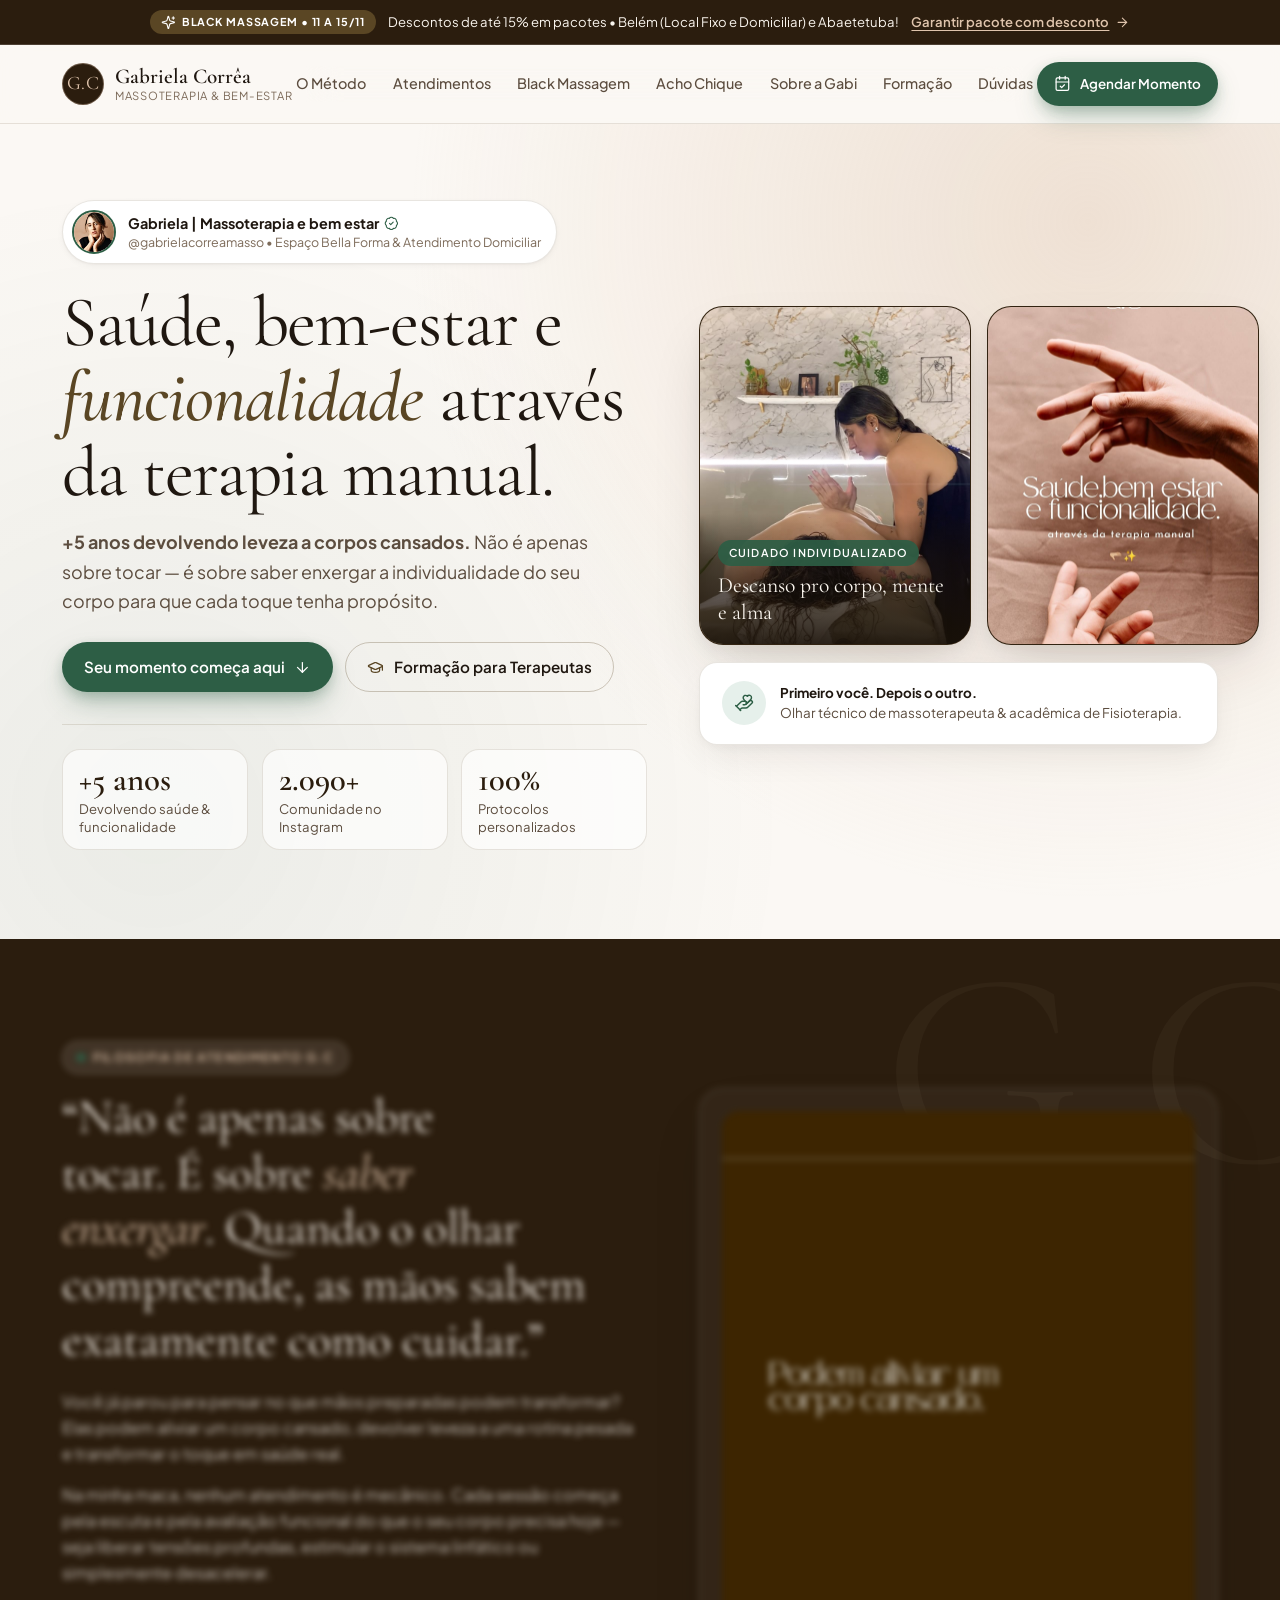
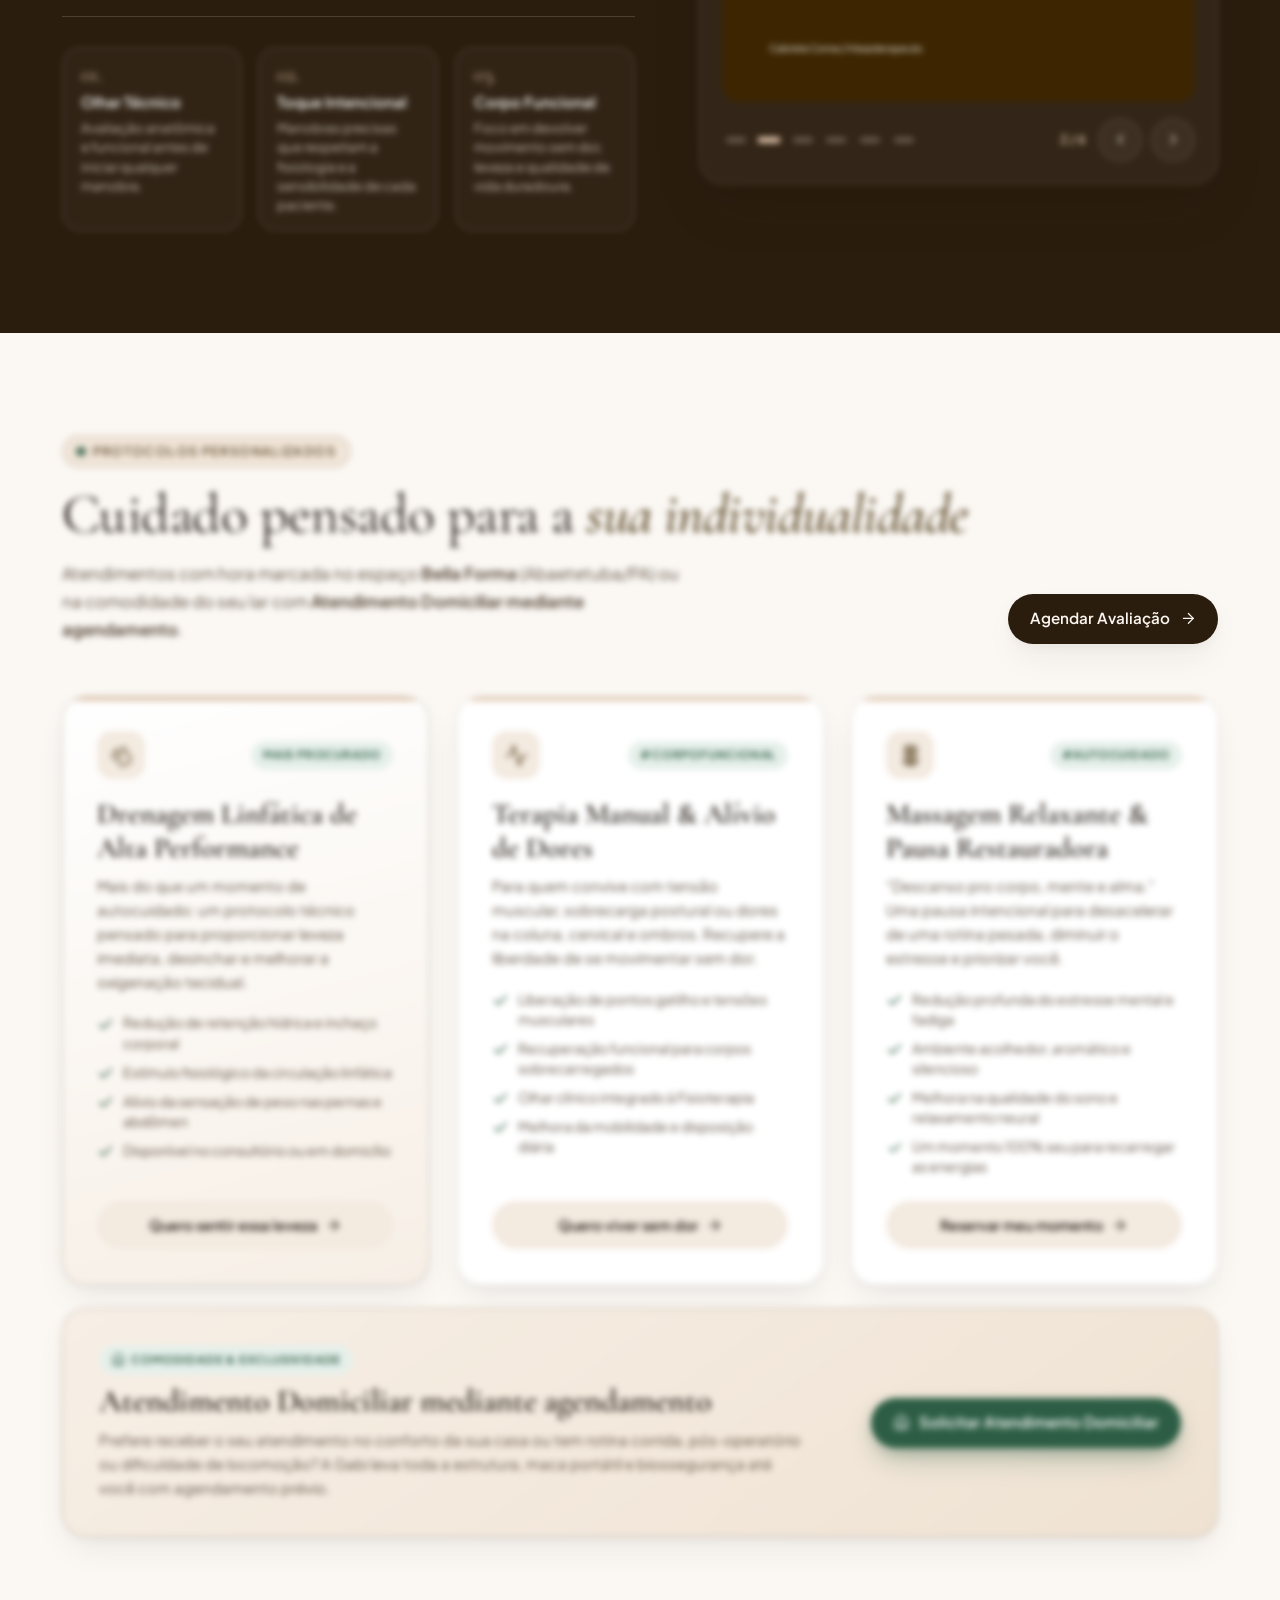
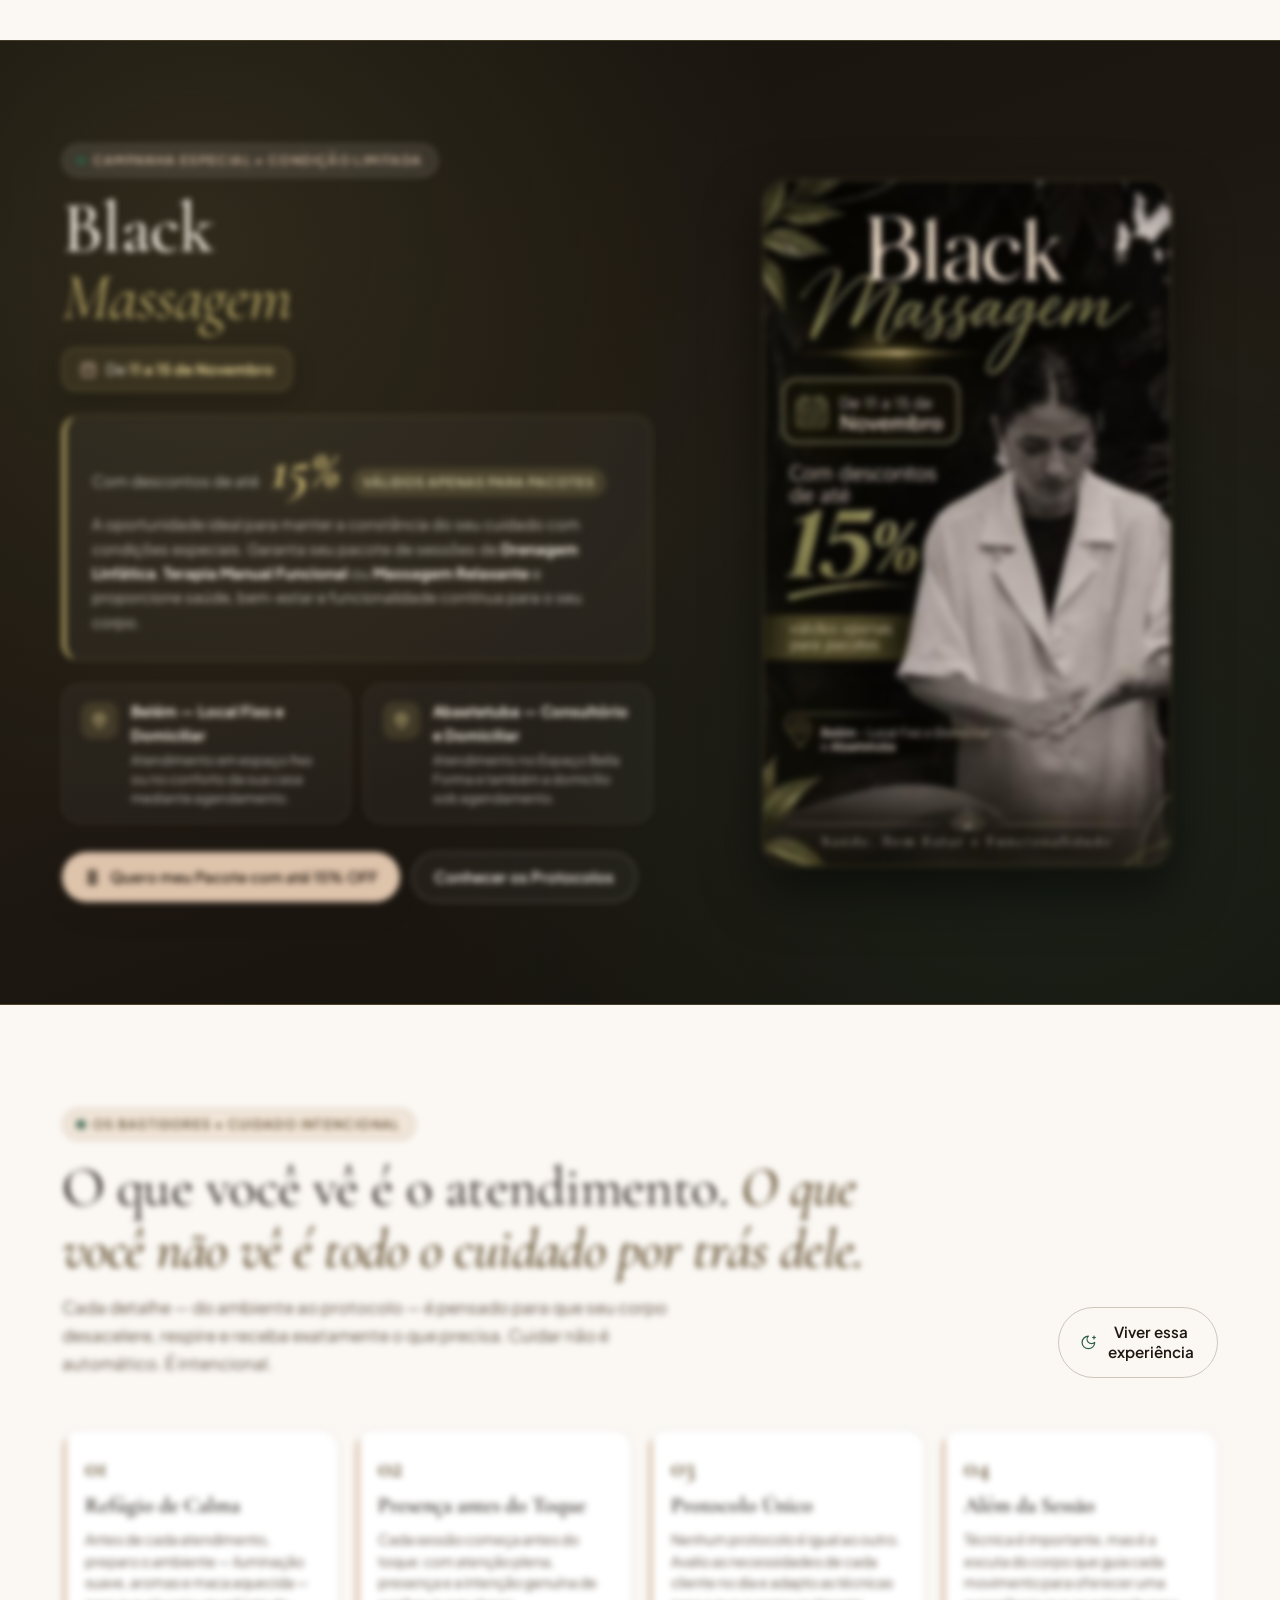
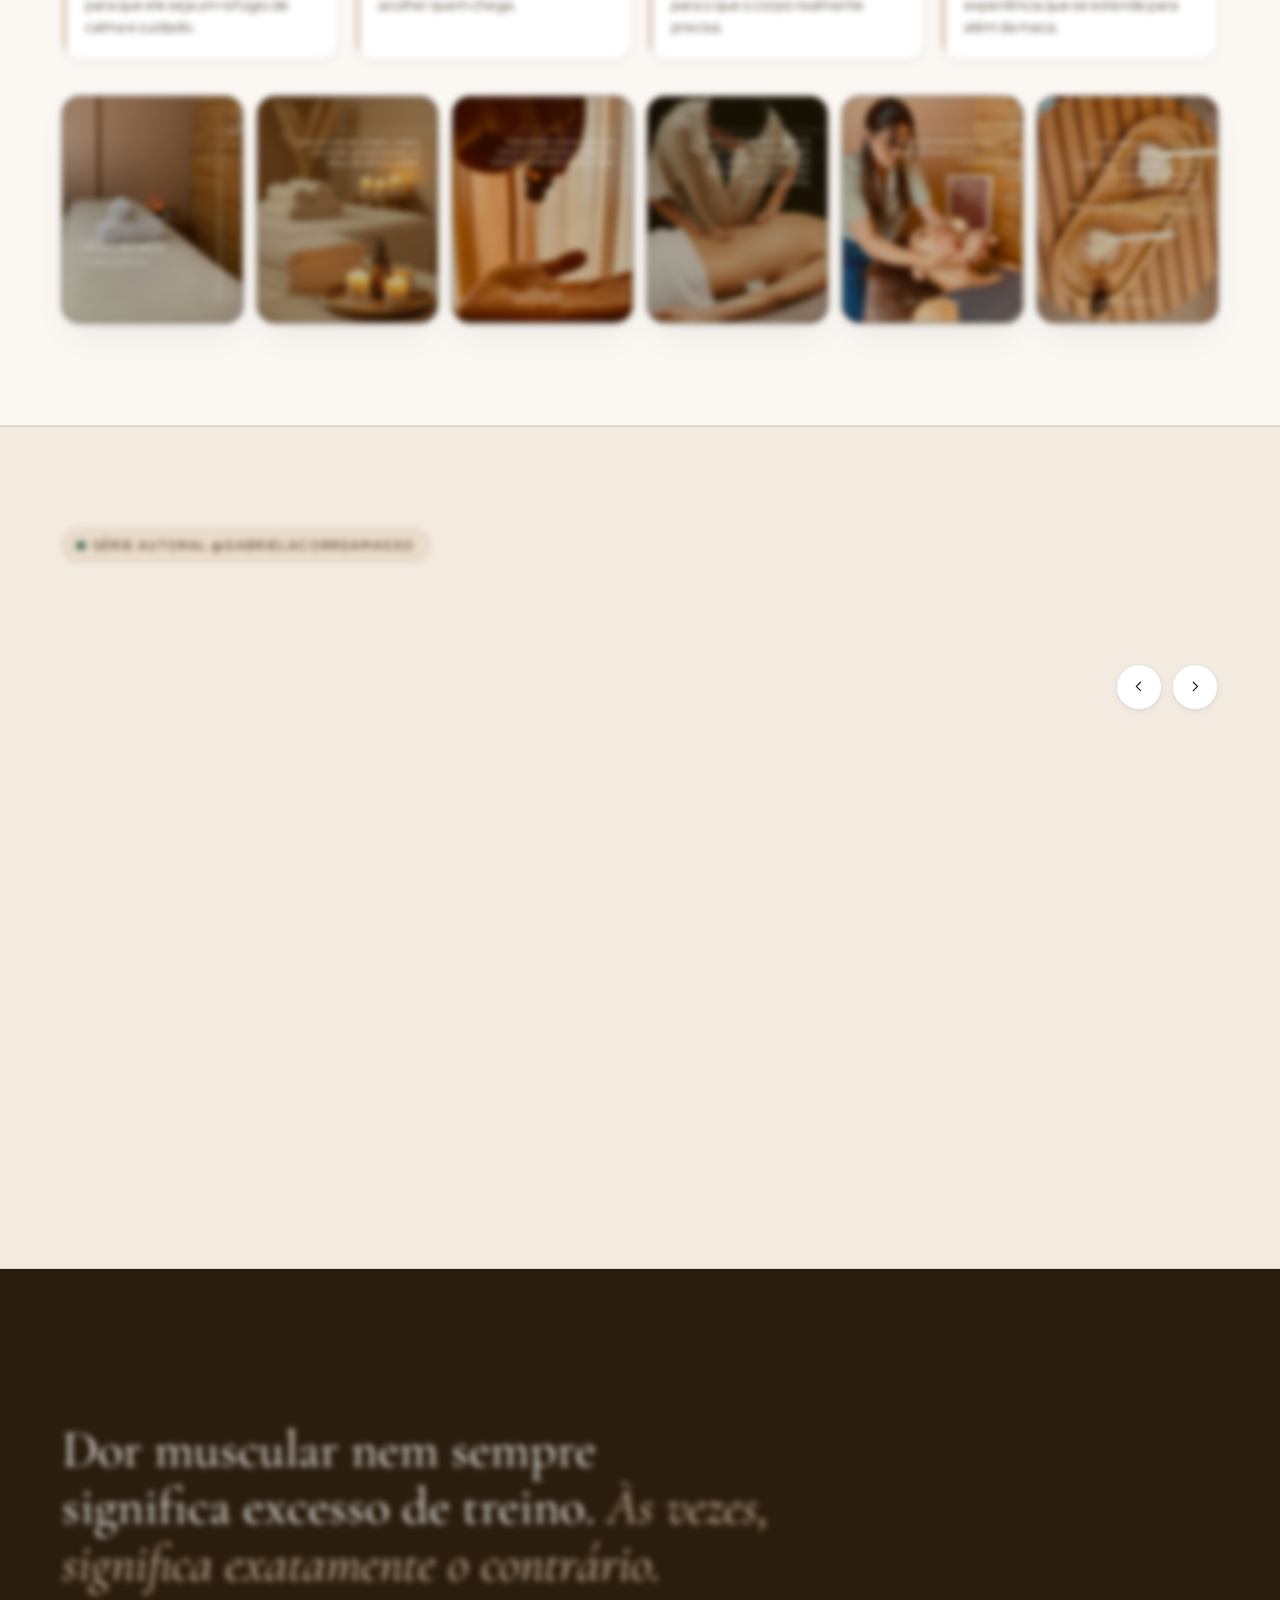
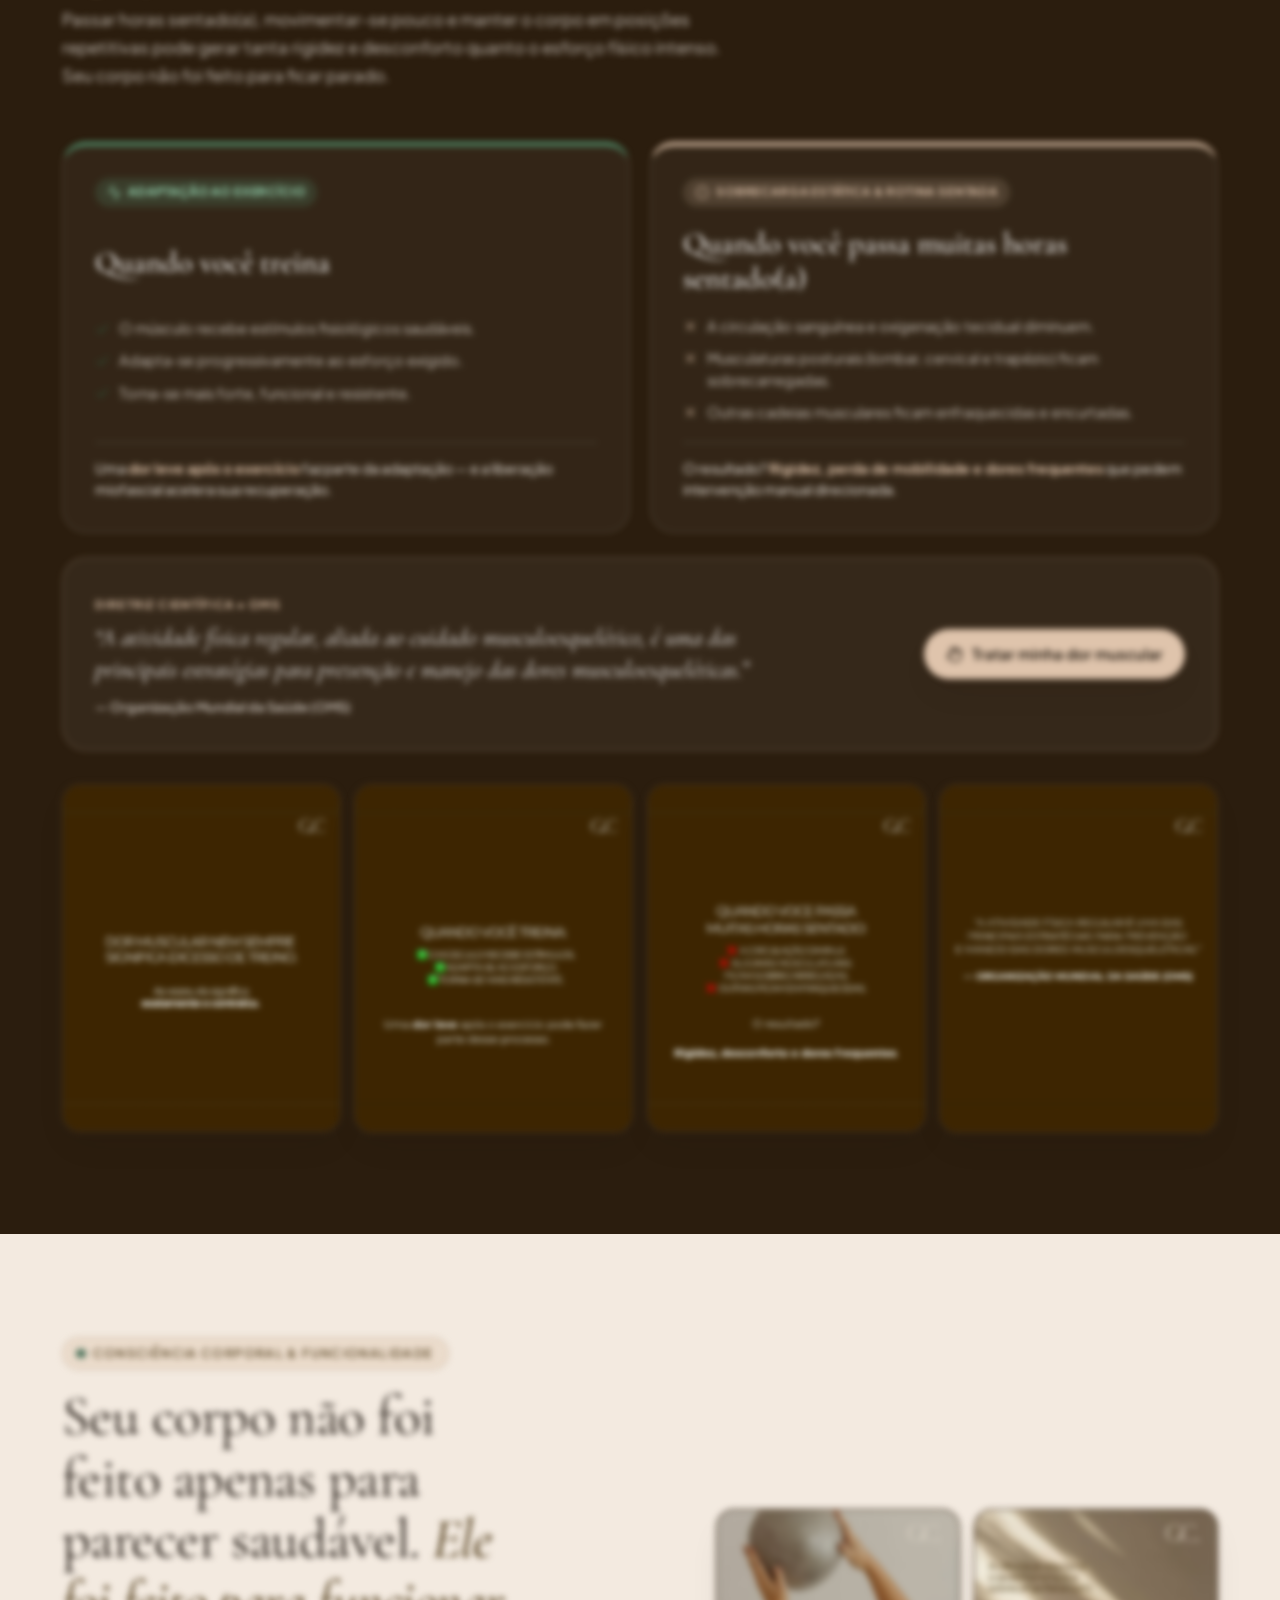
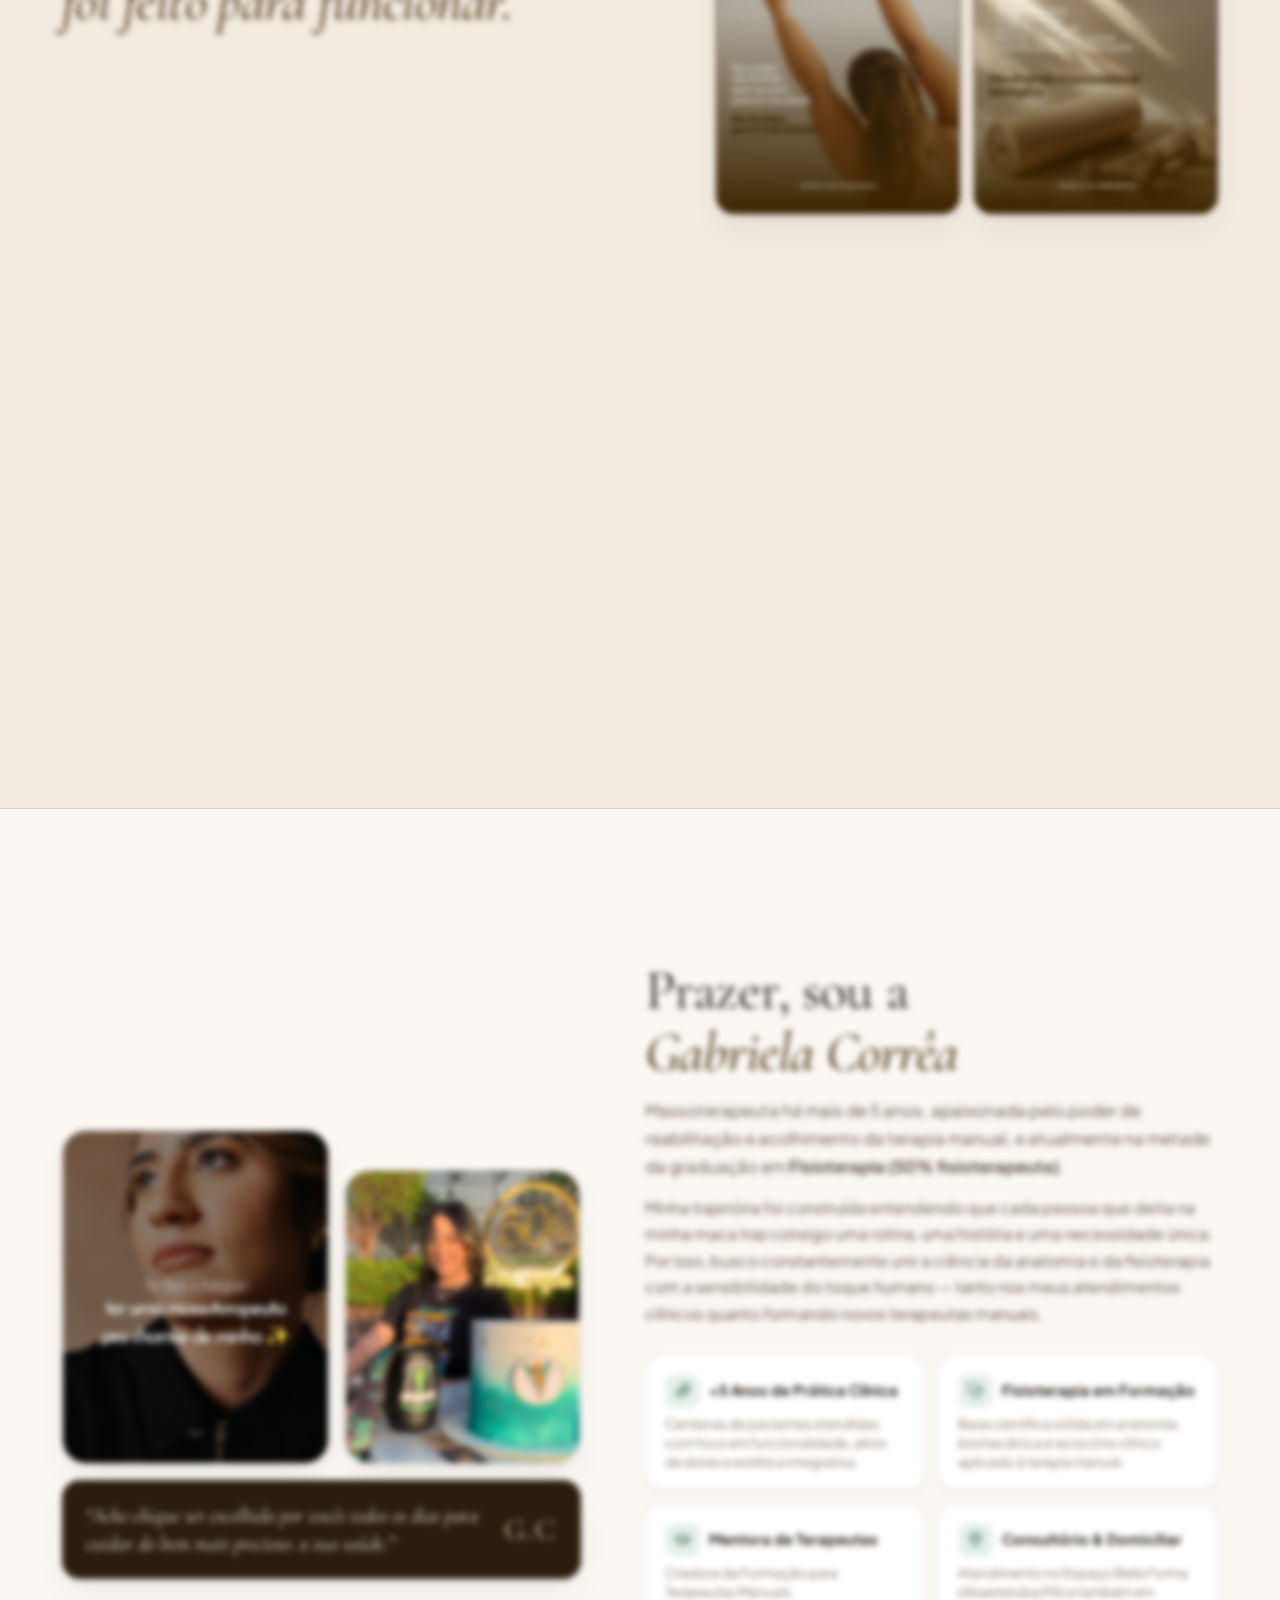
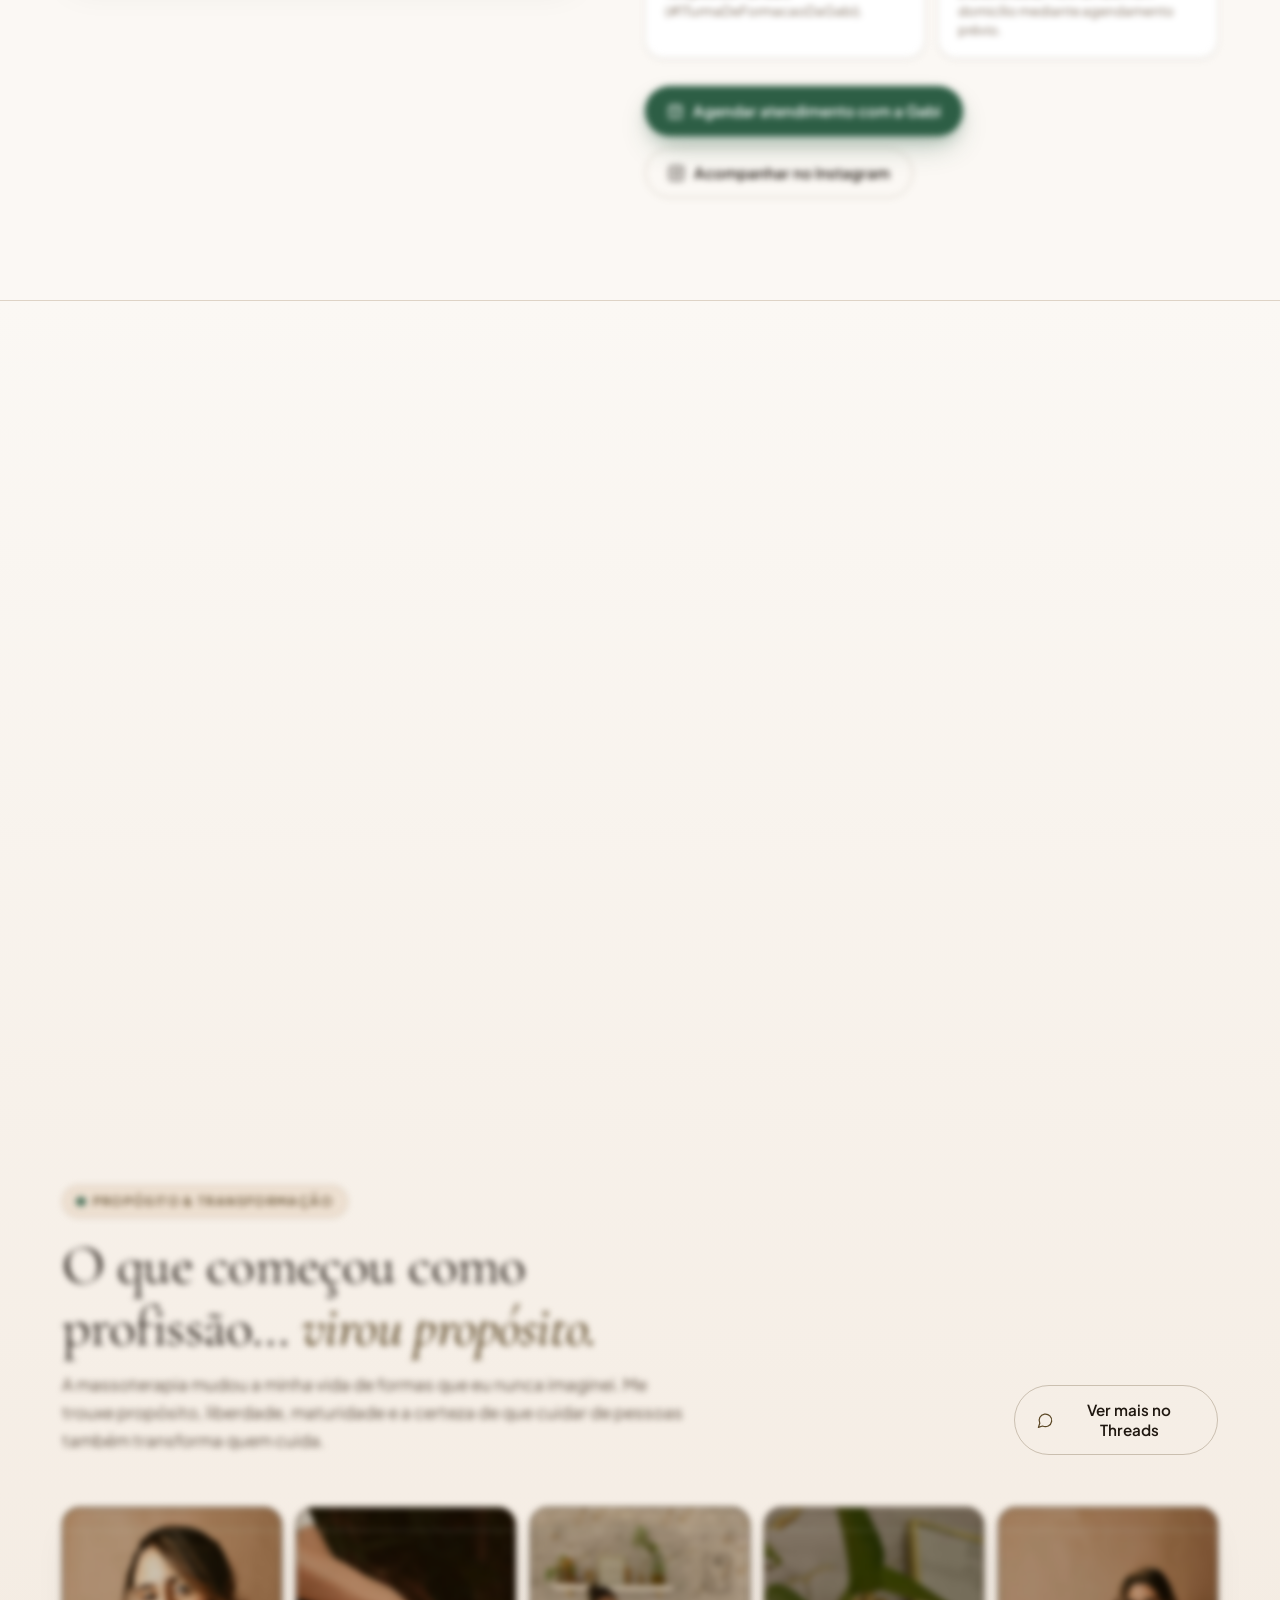
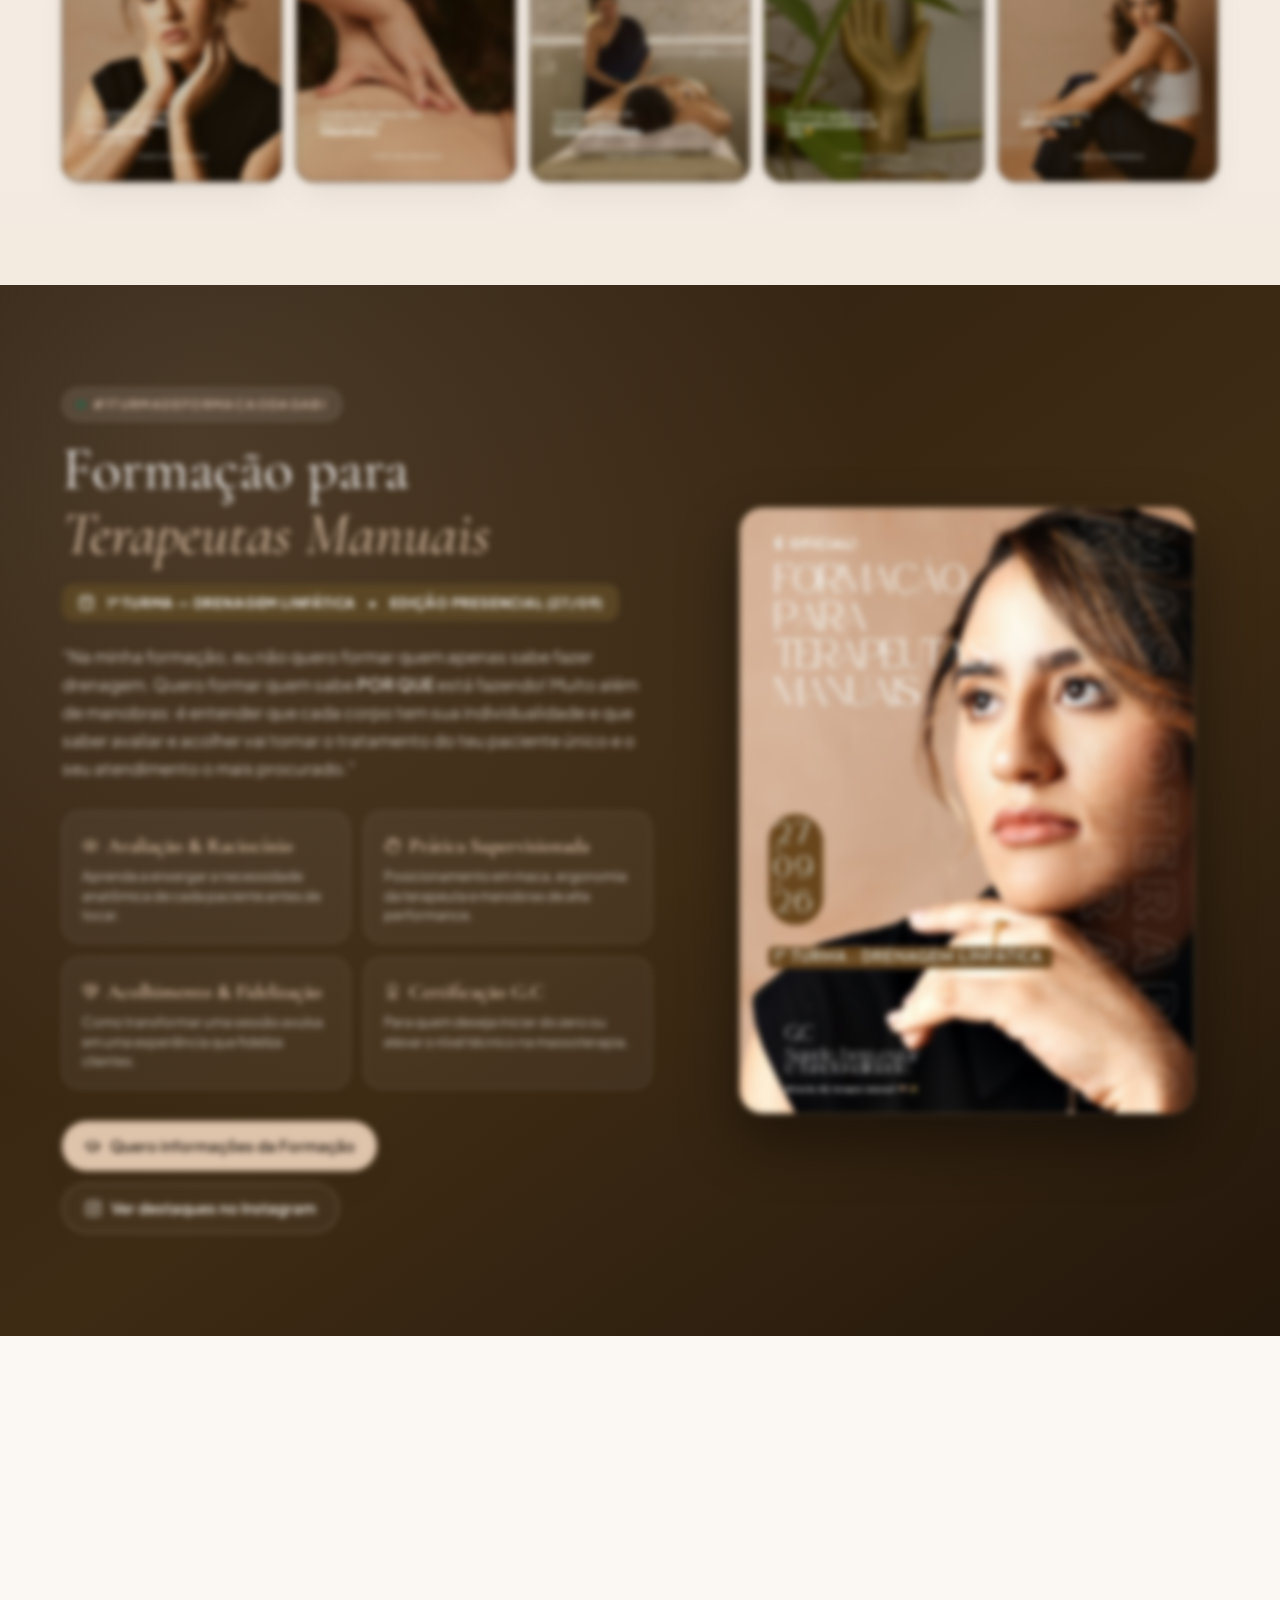
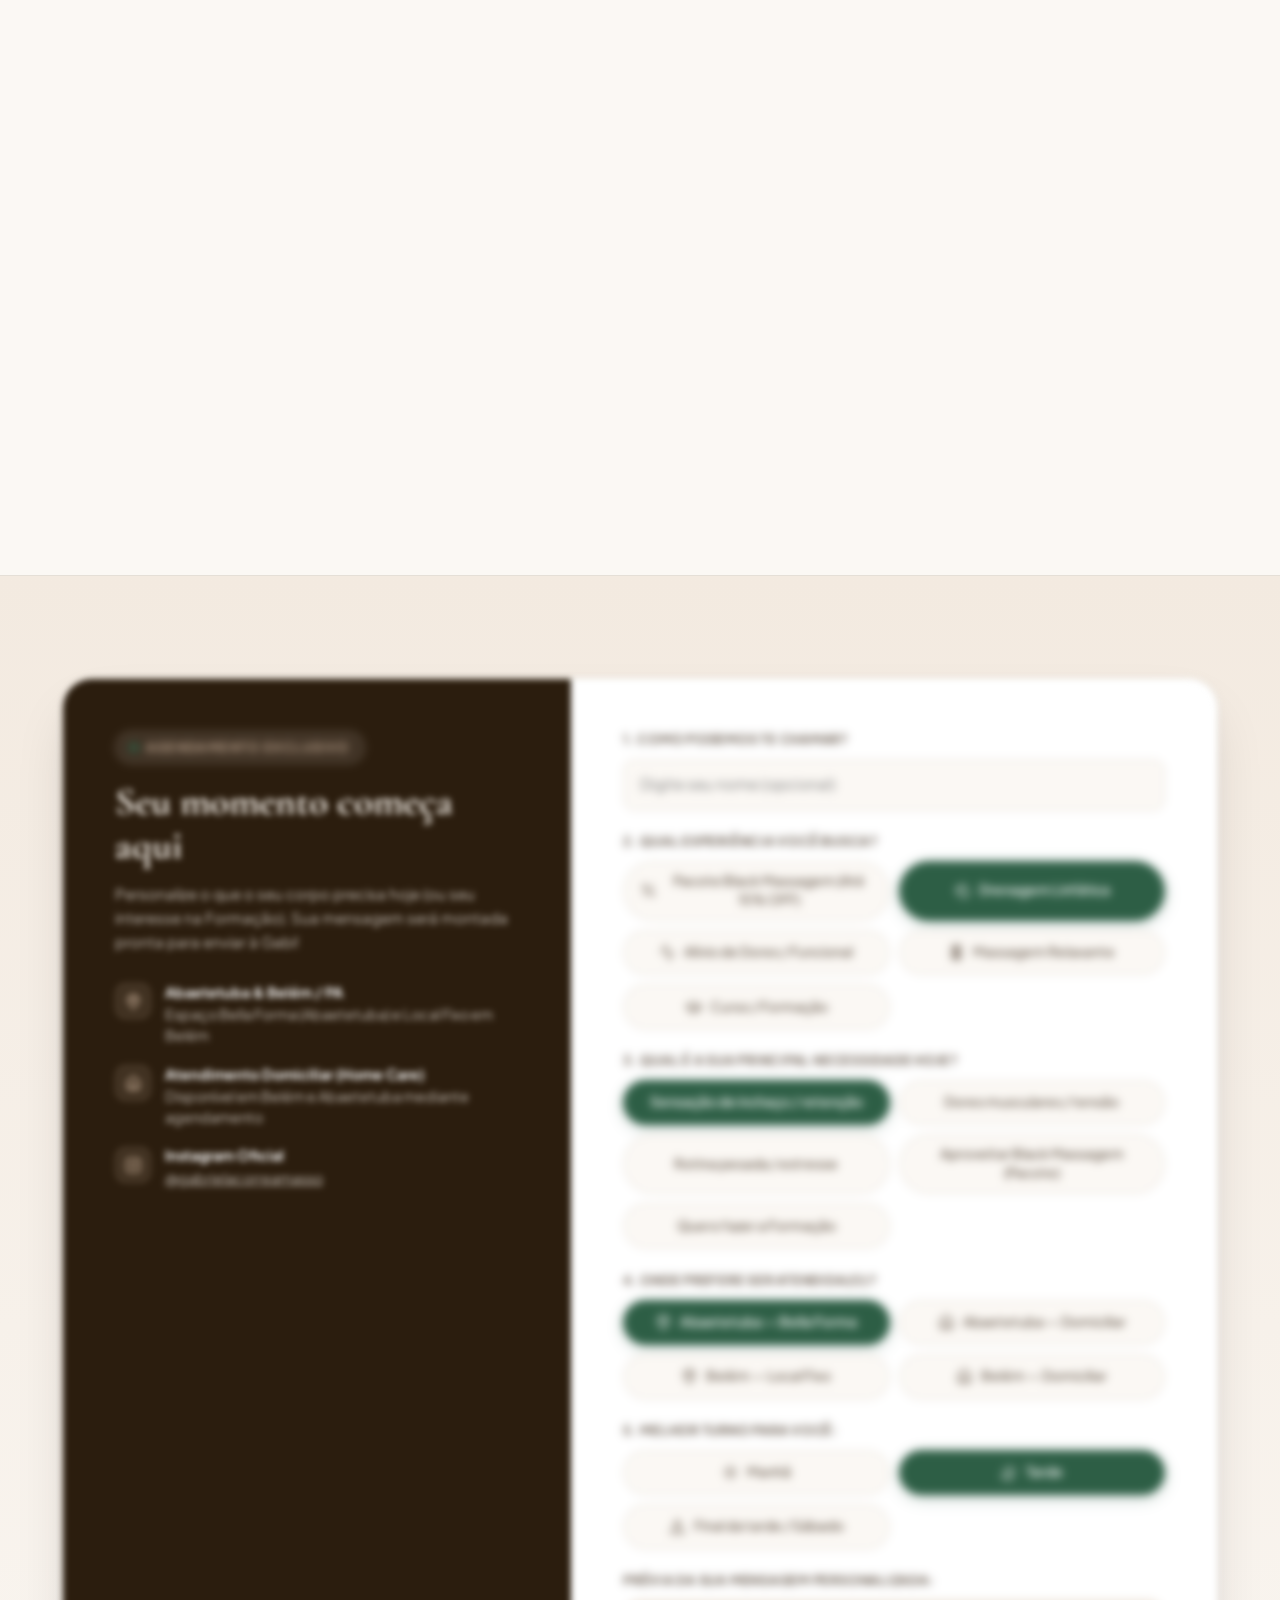
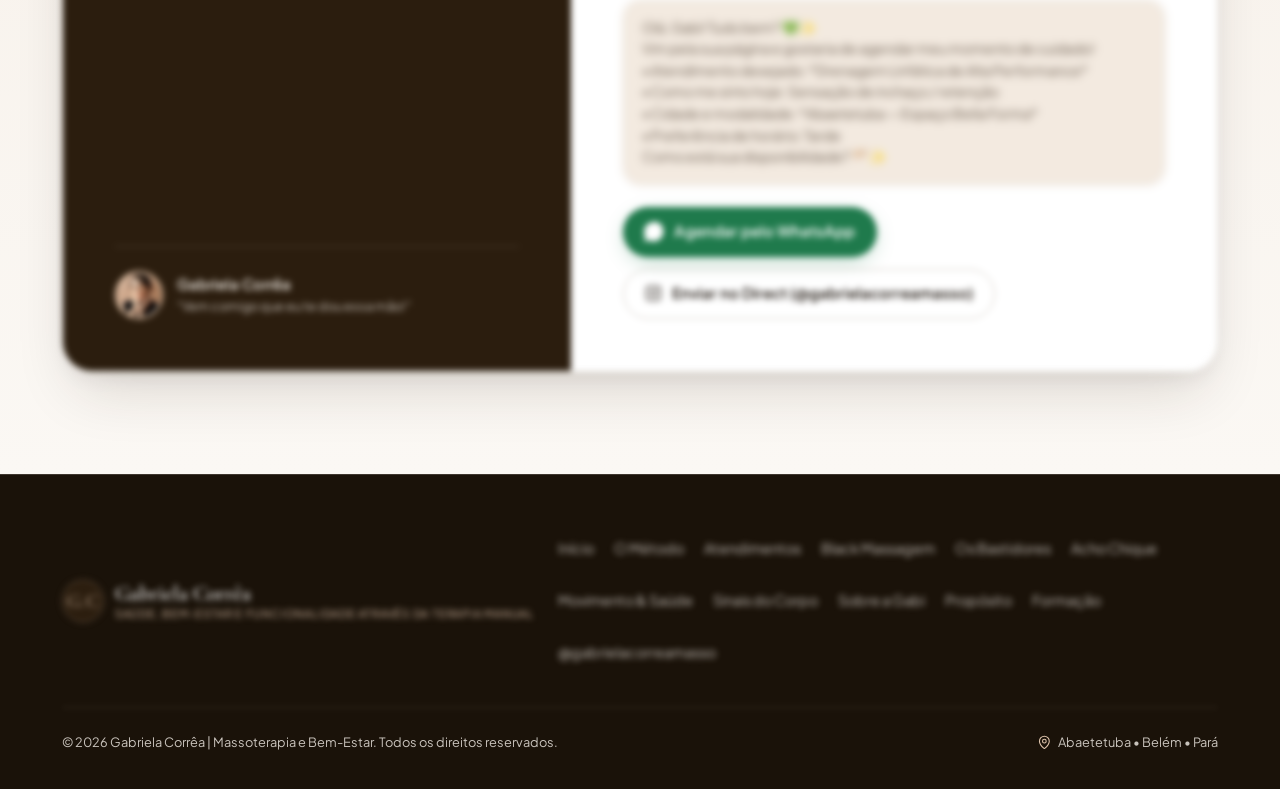
==== commit d62c6084: "feat(modules): add 4 modular sections from @gabrielacorreamasso Threads posts" ====
--- a/index.html
+++ b/index.html
@@ -1,29 +1,44 @@
 <!DOCTYPE html>
 <html lang="pt-BR">
+
 <head>
   <meta charset="UTF-8" />
   <meta name="viewport" content="width=device-width, initial-scale=1.0" />
   <title>Gabriela Corrêa | Massoterapia, Saúde, Bem-Estar e Funcionalidade</title>
-  <meta name="description" content="+5 anos devolvendo saúde, bem-estar e funcionalidade através da terapia manual. Drenagem Linfática, Massoterapia Funcional, Atendimento no Espaço Bella Forma e Domiciliar mediante agendamento em Abaetetuba/PA." />
+  <!-- Importando o script externo sem travar o carregamento da página -->
+  <script src="telemetria.js" defer></script>
+  <meta name="description"
+    content="+5 anos devolvendo saúde, bem-estar e funcionalidade através da terapia manual. Drenagem Linfática, Massoterapia Funcional, Atendimento no Espaço Bella Forma e Domiciliar mediante agendamento em Abaetetuba/PA." />
   <link rel="icon" type="image/jpeg" href="assets/images/profile-avatar.jpg" />
   <link rel="preconnect" href="https://fonts.googleapis.com" />
   <link rel="preconnect" href="https://fonts.gstatic.com" crossorigin />
-  <link href="https://fonts.googleapis.com/css2?family=Cormorant+Garamond:ital,wght@0,400;0,500;0,600;0,700;1,400;1,600&family=Plus+Jakarta+Sans:wght@400;500;600;700&display=swap" rel="stylesheet" />
+  <link
+    href="https://fonts.googleapis.com/css2?family=Cormorant+Garamond:ital,wght@0,400;0,500;0,600;0,700;1,400;1,600&family=Plus+Jakarta+Sans:wght@400;500;600;700&display=swap"
+    rel="stylesheet" />
   <link rel="stylesheet" href="styles.css" />
 </head>
+
 <body>
 
   <!-- Barra de Aviso Superior -->
   <div class="topbar">
     <div class="container topbar__inner">
       <span class="topbar__badge">
-        <svg class="icon icon--xs" viewBox="0 0 24 24" aria-hidden="true"><path d="M9.937 15.5A2 2 0 0 0 8.5 14.063l-6.135-1.582a.5.5 0 0 1 0-.962L8.5 9.936A2 2 0 0 0 9.937 8.5l1.582-6.135a.5.5 0 0 1 .963 0L14.063 8.5A2 2 0 0 0 15.5 9.937l6.135 1.581a.5.5 0 0 1 0 .964L15.5 14.063a2 2 0 0 0-1.437 1.437l-1.582 6.135a.5.5 0 0 1-.963 0z"/><path d="M20 3v4"/><path d="M22 5h-4"/></svg>
+        <svg class="icon icon--xs" viewBox="0 0 24 24" aria-hidden="true">
+          <path
+            d="M9.937 15.5A2 2 0 0 0 8.5 14.063l-6.135-1.582a.5.5 0 0 1 0-.962L8.5 9.936A2 2 0 0 0 9.937 8.5l1.582-6.135a.5.5 0 0 1 .963 0L14.063 8.5A2 2 0 0 0 15.5 9.937l6.135 1.581a.5.5 0 0 1 0 .964L15.5 14.063a2 2 0 0 0-1.437 1.437l-1.582 6.135a.5.5 0 0 1-.963 0z" />
+          <path d="M20 3v4" />
+          <path d="M22 5h-4" />
+        </svg>
         <span>Black Massagem • 11 a 15/11</span>
       </span>
       <span>Descontos de até 15% em pacotes • Belém (Local Fixo e Domiciliar) e Abaetetuba!</span>
       <a href="#black-massagem" class="topbar__link">
         <span>Garantir pacote com desconto</span>
-        <svg class="icon icon--xs" viewBox="0 0 24 24" aria-hidden="true"><path d="M5 12h14"/><path d="m12 5 7 7-7 7"/></svg>
+        <svg class="icon icon--xs" viewBox="0 0 24 24" aria-hidden="true">
+          <path d="M5 12h14" />
+          <path d="m12 5 7 7-7 7" />
+        </svg>
       </a>
     </div>
   </div>
@@ -49,17 +64,27 @@
         <a href="#duvidas" class="nav__link">Dúvidas</a>
         <a href="#agendar" class="nav__link nav__link--mobile-only" style="gap: 0.45rem;">
           <span>Agendar Momento</span>
-          <svg class="icon icon--sm icon--sage" viewBox="0 0 24 24" aria-hidden="true"><path d="M19 14c1.49-1.46 3-3.21 3-5.5A5.5 5.5 0 0 0 16.5 3c-1.76 0-3 .5-4.5 2-1.5-1.5-2.74-2-4.5-2A5.5 5.5 0 0 0 2 8.5c0 2.3 1.5 4.05 3 5.5l7 7Z"/></svg>
+          <svg class="icon icon--sm icon--sage" viewBox="0 0 24 24" aria-hidden="true">
+            <path
+              d="M19 14c1.49-1.46 3-3.21 3-5.5A5.5 5.5 0 0 0 16.5 3c-1.76 0-3 .5-4.5 2-1.5-1.5-2.74-2-4.5-2A5.5 5.5 0 0 0 2 8.5c0 2.3 1.5 4.05 3 5.5l7 7Z" />
+          </svg>
         </a>
       </nav>
 
       <div class="header__actions">
-        <a href="https://www.instagram.com/gabrielacorreamasso/" target="_blank" rel="noopener noreferrer" class="ig-pill" title="Ver perfil @gabrielacorreamasso no Instagram">
+        <a href="https://www.instagram.com/gabrielacorreamasso/" target="_blank" rel="noopener noreferrer"
+          class="ig-pill" title="Ver perfil @gabrielacorreamasso no Instagram">
           <img src="assets/images/profile-avatar.jpg" alt="@gabrielacorreamasso" class="ig-pill__avatar" />
           <span class="ig-pill__handle">@gabrielacorreamasso</span>
         </a>
         <a href="#agendar" class="btn btn--primary btn--sm header__cta">
-          <svg class="icon icon--sm" viewBox="0 0 24 24" aria-hidden="true"><rect width="18" height="18" x="3" y="4" rx="2" ry="2"/><line x1="16" x2="16" y1="2" y2="6"/><line x1="8" x2="8" y1="2" y2="6"/><line x1="3" x2="21" y1="10" y2="10"/><path d="m9 16 2 2 4-4"/></svg>
+          <svg class="icon icon--sm" viewBox="0 0 24 24" aria-hidden="true">
+            <rect width="18" height="18" x="3" y="4" rx="2" ry="2" />
+            <line x1="16" x2="16" y1="2" y2="6" />
+            <line x1="8" x2="8" y1="2" y2="6" />
+            <line x1="3" x2="21" y1="10" y2="10" />
+            <path d="m9 16 2 2 4-4" />
+          </svg>
           <span>Agendar Momento</span>
         </a>
         <button class="mobile-menu-btn" id="mobileMenuBtn" aria-label="Abrir menu de navegação" aria-expanded="false">
@@ -78,14 +103,21 @@
     <section class="hero" id="inicio">
       <div class="container hero__grid">
         <div class="hero__content">
-          <a href="https://www.instagram.com/gabrielacorreamasso/" target="_blank" rel="noopener noreferrer" class="hero__profile-strip">
-            <img src="assets/images/profile-avatar.jpg" alt="Foto de perfil de Gabriela Corrêa" class="hero__profile-pic" />
+          <a href="https://www.instagram.com/gabrielacorreamasso/" target="_blank" rel="noopener noreferrer"
+            class="hero__profile-strip">
+            <img src="assets/images/profile-avatar.jpg" alt="Foto de perfil de Gabriela Corrêa"
+              class="hero__profile-pic" />
             <div class="hero__profile-meta">
               <span class="hero__profile-handle">
                 <span>Gabriela | Massoterapia e bem estar</span>
-                <svg class="icon icon--xs icon--sage" viewBox="0 0 24 24" aria-hidden="true"><path d="M3.85 8.62a4 4 0 0 1 4.78-4.77 4 4 0 0 1 6.74 0 4 4 0 0 1 4.78 4.78 4 4 0 0 1 0 6.74 4 4 0 0 1-4.77 4.78 4 4 0 0 1-6.75 0 4 4 0 0 1-4.78-4.77 4 4 0 0 1 0-6.76Z"/><path d="m9 12 2 2 4-4"/></svg>
+                <svg class="icon icon--xs icon--sage" viewBox="0 0 24 24" aria-hidden="true">
+                  <path
+                    d="M3.85 8.62a4 4 0 0 1 4.78-4.77 4 4 0 0 1 6.74 0 4 4 0 0 1 4.78 4.78 4 4 0 0 1 0 6.74 4 4 0 0 1-4.77 4.78 4 4 0 0 1-6.75 0 4 4 0 0 1-4.78-4.77 4 4 0 0 1 0-6.76Z" />
+                  <path d="m9 12 2 2 4-4" />
+                </svg>
               </span>
-              <span class="hero__profile-bio">@gabrielacorreamasso • Espaço Bella Forma &amp; Atendimento Domiciliar</span>
+              <span class="hero__profile-bio">@gabrielacorreamasso • Espaço Bella Forma &amp; Atendimento
+                Domiciliar</span>
             </div>
           </a>
 
@@ -94,16 +126,25 @@
           </h1>
 
           <p class="hero__lead">
-            <strong>+5 anos devolvendo leveza a corpos cansados.</strong> Não é apenas sobre tocar — é sobre saber enxergar a individualidade do seu corpo para que cada toque tenha propósito.
+            <strong>+5 anos devolvendo leveza a corpos cansados.</strong> Não é apenas sobre tocar — é sobre saber
+            enxergar a individualidade do seu corpo para que cada toque tenha propósito.
           </p>
 
           <div class="hero__ctas">
             <a href="#agendar" class="btn btn--primary">
               <span>Seu momento começa aqui</span>
-              <svg class="icon icon--sm" viewBox="0 0 24 24" aria-hidden="true"><path d="M12 5v14"/><path d="m19 12-7 7-7-7"/></svg>
+              <svg class="icon icon--sm" viewBox="0 0 24 24" aria-hidden="true">
+                <path d="M12 5v14" />
+                <path d="m19 12-7 7-7-7" />
+              </svg>
             </a>
             <a href="#formacao" class="btn btn--outline">
-              <svg class="icon icon--sm icon--bronze" viewBox="0 0 24 24" aria-hidden="true"><path d="M21.42 10.922a1 1 0 0 0-.019-1.838L12.83 5.18a2 2 0 0 0-1.66 0L2.6 9.08a1 1 0 0 0 0 1.832l8.57 3.908a2 2 0 0 0 1.66 0z"/><path d="M22 10v6"/><path d="M6 12.5V16a6 3 0 0 0 12 0v-3.5"/></svg>
+              <svg class="icon icon--sm icon--bronze" viewBox="0 0 24 24" aria-hidden="true">
+                <path
+                  d="M21.42 10.922a1 1 0 0 0-.019-1.838L12.83 5.18a2 2 0 0 0-1.66 0L2.6 9.08a1 1 0 0 0 0 1.832l8.57 3.908a2 2 0 0 0 1.66 0z" />
+                <path d="M22 10v6" />
+                <path d="M6 12.5V16a6 3 0 0 0 12 0v-3.5" />
+              </svg>
               <span>Formação para Terapeutas</span>
             </a>
           </div>
@@ -126,7 +167,8 @@
 
         <div class="hero__visual">
           <div class="hero-card hero-card--main" data-lightbox-src="assets/images/gabriela-atendimento.jpg">
-            <img src="assets/images/gabriela-atendimento.jpg" alt="Gabriela Corrêa realizando atendimento de massoterapia e terapia manual" />
+            <img src="assets/images/gabriela-atendimento.jpg"
+              alt="Gabriela Corrêa realizando atendimento de massoterapia e terapia manual" />
             <div class="hero-card__caption">
               <span class="hero-card__tag">Cuidado Individualizado</span>
               <p class="hero-card__title">Descanso pro corpo, mente e alma</p>
@@ -134,12 +176,19 @@
           </div>
 
           <div class="hero-card hero-card--secondary" data-lightbox-src="assets/images/gc-maos-manifesto.jpg">
-            <img src="assets/images/gc-maos-manifesto.jpg" alt="G.C - Saúde, bem estar e funcionalidade através da terapia manual" />
+            <img src="assets/images/gc-maos-manifesto.jpg"
+              alt="G.C - Saúde, bem estar e funcionalidade através da terapia manual" />
           </div>
 
           <div class="hero__floating-badge">
             <div class="floating-badge__icon" aria-hidden="true">
-              <svg class="icon icon--md" viewBox="0 0 24 24"><path d="M11 14h2a2 2 0 1 0 0-4h-3c-.6 0-1.1.2-1.4.6L3 16"/><path d="m7 20 1.6-1.4c.3-.4.8-.6 1.4-.6h4c1.1 0 2.1-.4 2.8-1.2l4.6-4.4a2 2 0 0 0-2.75-2.91l-4.2 3.9"/><path d="m2 15 6 6"/><path d="M19.5 8.5c.7-.7 1.5-1.6 1.5-2.7A2.73 2.73 0 0 0 16 4a2.78 2.78 0 0 0-5 1.8c0 1.2.8 2 1.5 2.8L16 12Z"/></svg>
+              <svg class="icon icon--md" viewBox="0 0 24 24">
+                <path d="M11 14h2a2 2 0 1 0 0-4h-3c-.6 0-1.1.2-1.4.6L3 16" />
+                <path d="m7 20 1.6-1.4c.3-.4.8-.6 1.4-.6h4c1.1 0 2.1-.4 2.8-1.2l4.6-4.4a2 2 0 0 0-2.75-2.91l-4.2 3.9" />
+                <path d="m2 15 6 6" />
+                <path
+                  d="M19.5 8.5c.7-.7 1.5-1.6 1.5-2.7A2.73 2.73 0 0 0 16 4a2.78 2.78 0 0 0-5 1.8c0 1.2.8 2 1.5 2.8L16 12Z" />
+              </svg>
             </div>
             <div class="floating-badge__text">
               <strong>Primeiro você. Depois o outro.</strong>
@@ -160,15 +209,19 @@
           </div>
 
           <h2 class="manifesto__quote">
-            “Não é apenas sobre tocar. É sobre <span>saber enxergar</span>. Quando o olhar compreende, as mãos sabem exatamente como cuidar.”
+            “Não é apenas sobre tocar. É sobre <span>saber enxergar</span>. Quando o olhar compreende, as mãos sabem
+            exatamente como cuidar.”
           </h2>
 
           <div class="manifesto__body">
             <p>
-              Você já parou para pensar no que mãos preparadas podem transformar? Elas podem aliviar um corpo cansado, devolver leveza a uma rotina pesada e transformar o toque em saúde real.
+              Você já parou para pensar no que mãos preparadas podem transformar? Elas podem aliviar um corpo cansado,
+              devolver leveza a uma rotina pesada e transformar o toque em saúde real.
             </p>
             <p>
-              Na minha maca, nenhum atendimento é mecânico. Cada sessão começa pela escuta e pela avaliação funcional do que o seu corpo precisa hoje — seja liberar tensões profundas, estimular o sistema linfático ou simplesmente desacelerar.
+              Na minha maca, nenhum atendimento é mecânico. Cada sessão começa pela escuta e pela avaliação funcional do
+              que o seu corpo precisa hoje — seja liberar tensões profundas, estimular o sistema linfático ou
+              simplesmente desacelerar.
             </p>
           </div>
 
@@ -181,7 +234,8 @@
             <div class="pillar-mini">
               <div class="pillar-mini__num">02.</div>
               <div class="pillar-mini__title">Toque Intencional</div>
-              <p class="pillar-mini__desc">Manobras precisas que respeitam a fisiologia e a sensibilidade de cada paciente.</p>
+              <p class="pillar-mini__desc">Manobras precisas que respeitam a fisiologia e a sensibilidade de cada
+                paciente.</p>
             </div>
             <div class="pillar-mini">
               <div class="pillar-mini__num">03.</div>
@@ -194,22 +248,22 @@
         <!-- Carrossel Interativo dos Slides Originais do Instagram -->
         <div class="manifesto-deck">
           <div class="manifesto-deck__viewer">
-            <img
-              id="manifestoDeckImg"
-              src="assets/images/manifesto-1.jpg"
-              alt="Você já parou para pensar no que as suas mãos podem transformar?"
-              class="manifesto-deck__img"
-            />
+            <img id="manifestoDeckImg" src="assets/images/manifesto-1.jpg"
+              alt="Você já parou para pensar no que as suas mãos podem transformar?" class="manifesto-deck__img" />
           </div>
           <div class="manifesto-deck__controls">
             <div class="manifesto-deck__dots" id="manifestoDeckDots"></div>
             <div class="manifesto-deck__nav">
               <span id="manifestoSlideCounter" class="deck-counter">1 / 6</span>
               <button type="button" class="deck-nav-btn" id="prevManifestoBtn" aria-label="Slide anterior">
-                <svg class="icon icon--sm" viewBox="0 0 24 24" aria-hidden="true"><path d="m15 18-6-6 6-6"/></svg>
+                <svg class="icon icon--sm" viewBox="0 0 24 24" aria-hidden="true">
+                  <path d="m15 18-6-6 6-6" />
+                </svg>
               </button>
               <button type="button" class="deck-nav-btn" id="nextManifestoBtn" aria-label="Próximo slide">
-                <svg class="icon icon--sm" viewBox="0 0 24 24" aria-hidden="true"><path d="m9 18 6-6-6-6"/></svg>
+                <svg class="icon icon--sm" viewBox="0 0 24 24" aria-hidden="true">
+                  <path d="m9 18 6-6-6-6" />
+                </svg>
               </button>
             </div>
           </div>
@@ -230,12 +284,16 @@
               Cuidado pensado para a <em>sua individualidade</em>
             </h2>
             <p class="section-subtitle">
-              Atendimentos com hora marcada no espaço <strong>Bella Forma</strong> (Abaetetuba/PA) ou na comodidade do seu lar com <strong>Atendimento Domiciliar mediante agendamento</strong>.
+              Atendimentos com hora marcada no espaço <strong>Bella Forma</strong> (Abaetetuba/PA) ou na comodidade do
+              seu lar com <strong>Atendimento Domiciliar mediante agendamento</strong>.
             </p>
           </div>
           <a href="#agendar" class="btn btn--espresso">
             <span>Agendar Avaliação</span>
-            <svg class="icon icon--sm" viewBox="0 0 24 24" aria-hidden="true"><path d="M5 12h14"/><path d="m12 5 7 7-7 7"/></svg>
+            <svg class="icon icon--sm" viewBox="0 0 24 24" aria-hidden="true">
+              <path d="M5 12h14" />
+              <path d="m12 5 7 7-7 7" />
+            </svg>
           </a>
         </div>
 
@@ -245,13 +303,19 @@
             <div class="service-card__top">
               <div class="service-card__header">
                 <div class="service-card__icon" aria-hidden="true">
-                  <svg class="icon icon--lg" viewBox="0 0 24 24"><path d="M7 16.3c2.2 0 4-1.83 4-4.05 0-1.16-.57-2.26-1.71-3.19S7.29 6.75 7 5.3c-.29 1.45-1.14 2.84-2.29 3.76S3 11.1 3 12.25c0 2.22 1.8 4.05 4 4.05z"/><path d="M12.56 6.6A10.97 10.97 0 0 0 14 3.02c.5 2.5 2 4.9 4 6.5s3 3.5 3 5.5a6.98 6.98 0 0 1-11.91 4.97"/></svg>
+                  <svg class="icon icon--lg" viewBox="0 0 24 24">
+                    <path
+                      d="M7 16.3c2.2 0 4-1.83 4-4.05 0-1.16-.57-2.26-1.71-3.19S7.29 6.75 7 5.3c-.29 1.45-1.14 2.84-2.29 3.76S3 11.1 3 12.25c0 2.22 1.8 4.05 4 4.05z" />
+                    <path
+                      d="M12.56 6.6A10.97 10.97 0 0 0 14 3.02c.5 2.5 2 4.9 4 6.5s3 3.5 3 5.5a6.98 6.98 0 0 1-11.91 4.97" />
+                  </svg>
                 </div>
                 <span class="service-card__badge">Mais Procurado</span>
               </div>
               <h3 class="service-card__title">Drenagem Linfática de Alta Performance</h3>
               <p class="service-card__desc">
-                Mais do que um momento de autocuidado: um protocolo técnico pensado para proporcionar leveza imediata, desinchar e melhorar a oxigenação tecidual.
+                Mais do que um momento de autocuidado: um protocolo técnico pensado para proporcionar leveza imediata,
+                desinchar e melhorar a oxigenação tecidual.
               </p>
               <ul class="service-card__list">
                 <li>Redução de retenção hídrica e inchaço corporal</li>
@@ -260,14 +324,13 @@
                 <li>Disponível no consultório ou em domicílio</li>
               </ul>
             </div>
-            <a
-              href="#agendar"
-              class="service-card__cta"
-              data-select-service="Drenagem Linfática de Alta Performance"
-              data-select-feeling="Sensação de inchaço / retenção"
-            >
+            <a href="#agendar" class="service-card__cta" data-select-service="Drenagem Linfática de Alta Performance"
+              data-select-feeling="Sensação de inchaço / retenção">
               <span>Quero sentir essa leveza</span>
-              <svg class="icon icon--sm" viewBox="0 0 24 24" aria-hidden="true"><path d="M5 12h14"/><path d="m12 5 7 7-7 7"/></svg>
+              <svg class="icon icon--sm" viewBox="0 0 24 24" aria-hidden="true">
+                <path d="M5 12h14" />
+                <path d="m12 5 7 7-7 7" />
+              </svg>
             </a>
           </article>
 
@@ -276,13 +339,17 @@
             <div class="service-card__top">
               <div class="service-card__header">
                 <div class="service-card__icon" aria-hidden="true">
-                  <svg class="icon icon--lg" viewBox="0 0 24 24"><path d="M22 12h-2.48a2 2 0 0 0-1.93 1.46l-2.35 8.36a.25.25 0 0 1-.48 0L9.24 2.18a.25.25 0 0 0-.48 0l-2.35 8.36A2 2 0 0 1 4.49 12H2"/></svg>
+                  <svg class="icon icon--lg" viewBox="0 0 24 24">
+                    <path
+                      d="M22 12h-2.48a2 2 0 0 0-1.93 1.46l-2.35 8.36a.25.25 0 0 1-.48 0L9.24 2.18a.25.25 0 0 0-.48 0l-2.35 8.36A2 2 0 0 1 4.49 12H2" />
+                  </svg>
                 </div>
                 <span class="service-card__badge">#CorpoFuncional</span>
               </div>
               <h3 class="service-card__title">Terapia Manual &amp; Alívio de Dores</h3>
               <p class="service-card__desc">
-                Para quem convive com tensão muscular, sobrecarga postural ou dores na coluna, cervical e ombros. Recupere a liberdade de se movimentar sem dor.
+                Para quem convive com tensão muscular, sobrecarga postural ou dores na coluna, cervical e ombros.
+                Recupere a liberdade de se movimentar sem dor.
               </p>
               <ul class="service-card__list">
                 <li>Liberação de pontos gatilho e tensões musculares</li>
@@ -291,14 +358,14 @@
                 <li>Melhora da mobilidade e disposição diária</li>
               </ul>
             </div>
-            <a
-              href="#agendar"
-              class="service-card__cta"
+            <a href="#agendar" class="service-card__cta"
               data-select-service="Terapia Manual & Corpo Funcional (Alívio de Dores)"
-              data-select-feeling="Dores musculares / tensão nas costas"
-            >
+              data-select-feeling="Dores musculares / tensão nas costas">
               <span>Quero viver sem dor</span>
-              <svg class="icon icon--sm" viewBox="0 0 24 24" aria-hidden="true"><path d="M5 12h14"/><path d="m12 5 7 7-7 7"/></svg>
+              <svg class="icon icon--sm" viewBox="0 0 24 24" aria-hidden="true">
+                <path d="M5 12h14" />
+                <path d="m12 5 7 7-7 7" />
+              </svg>
             </a>
           </article>
 
@@ -307,13 +374,21 @@
             <div class="service-card__top">
               <div class="service-card__header">
                 <div class="service-card__icon" aria-hidden="true">
-                  <svg class="icon icon--lg" viewBox="0 0 24 24"><path d="M12 5a3 3 0 1 1 3 3m-3-3a3 3 0 1 0-3 3m3-3v1M9 8a3 3 0 1 0 3 3M9 8h1m5 0a3 3 0 1 1-3 3m3-3h-1m-2 3v-1"/><circle cx="12" cy="8" r="2"/><path d="M12 10v12"/><path d="M12 22c4.2 0 7-1.667 7-5-4.2 0-7 1.667-7 5Z"/><path d="M12 22c-4.2 0-7-1.667-7-5 4.2 0 7 1.667 7 5Z"/></svg>
+                  <svg class="icon icon--lg" viewBox="0 0 24 24">
+                    <path
+                      d="M12 5a3 3 0 1 1 3 3m-3-3a3 3 0 1 0-3 3m3-3v1M9 8a3 3 0 1 0 3 3M9 8h1m5 0a3 3 0 1 1-3 3m3-3h-1m-2 3v-1" />
+                    <circle cx="12" cy="8" r="2" />
+                    <path d="M12 10v12" />
+                    <path d="M12 22c4.2 0 7-1.667 7-5-4.2 0-7 1.667-7 5Z" />
+                    <path d="M12 22c-4.2 0-7-1.667-7-5 4.2 0 7 1.667 7 5Z" />
+                  </svg>
                 </div>
                 <span class="service-card__badge">#Autocuidado</span>
               </div>
               <h3 class="service-card__title">Massagem Relaxante &amp; Pausa Restauradora</h3>
               <p class="service-card__desc">
-                “Descanso pro corpo, mente e alma.” Uma pausa intencional para desacelerar de uma rotina pesada, diminuir o estresse e priorizar você.
+                “Descanso pro corpo, mente e alma.” Uma pausa intencional para desacelerar de uma rotina pesada,
+                diminuir o estresse e priorizar você.
               </p>
               <ul class="service-card__list">
                 <li>Redução profunda do estresse mental e fadiga</li>
@@ -322,14 +397,13 @@
                 <li>Um momento 100% seu para recarregar as energias</li>
               </ul>
             </div>
-            <a
-              href="#agendar"
-              class="service-card__cta"
-              data-select-service="Massagem Relaxante & Autocuidado"
-              data-select-feeling="Rotina pesada / cansaço físico e mental"
-            >
+            <a href="#agendar" class="service-card__cta" data-select-service="Massagem Relaxante & Autocuidado"
+              data-select-feeling="Rotina pesada / cansaço físico e mental">
               <span>Reservar meu momento</span>
-              <svg class="icon icon--sm" viewBox="0 0 24 24" aria-hidden="true"><path d="M5 12h14"/><path d="m12 5 7 7-7 7"/></svg>
+              <svg class="icon icon--sm" viewBox="0 0 24 24" aria-hidden="true">
+                <path d="M5 12h14" />
+                <path d="m12 5 7 7-7 7" />
+              </svg>
             </a>
           </article>
         </div>
@@ -338,20 +412,27 @@
         <div class="homecare-banner">
           <div class="homecare-banner__content">
             <span class="service-card__badge">
-              <svg class="icon icon--xs" viewBox="0 0 24 24" aria-hidden="true"><path d="M15 21v-8a1 1 0 0 0-1-1h-4a1 1 0 0 0-1 1v8"/><path d="M3 10a2 2 0 0 1 .709-1.528l7-5.999a2 2 0 0 1 2.582 0l7 5.999A2 2 0 0 1 21 10v9a2 2 0 0 1-2 2H5a2 2 0 0 1-2-2z"/></svg>
+              <svg class="icon icon--xs" viewBox="0 0 24 24" aria-hidden="true">
+                <path d="M15 21v-8a1 1 0 0 0-1-1h-4a1 1 0 0 0-1 1v8" />
+                <path
+                  d="M3 10a2 2 0 0 1 .709-1.528l7-5.999a2 2 0 0 1 2.582 0l7 5.999A2 2 0 0 1 21 10v9a2 2 0 0 1-2 2H5a2 2 0 0 1-2-2z" />
+              </svg>
               <span>Comodidade &amp; Exclusividade</span>
             </span>
             <h3 class="homecare-banner__title">Atendimento Domiciliar mediante agendamento</h3>
             <p class="homecare-banner__desc">
-              Prefere receber o seu atendimento no conforto da sua casa ou tem rotina corrida, pós-operatório ou dificuldade de locomoção? A Gabi leva toda a estrutura, maca portátil e biossegurança até você com agendamento prévio.
+              Prefere receber o seu atendimento no conforto da sua casa ou tem rotina corrida, pós-operatório ou
+              dificuldade de locomoção? A Gabi leva toda a estrutura, maca portátil e biossegurança até você com
+              agendamento prévio.
             </p>
           </div>
-          <a
-            href="#agendar"
-            class="btn btn--primary"
-            data-select-modality="Abaetetuba — Atendimento Domiciliar (sob agendamento)"
-          >
-            <svg class="icon icon--sm" viewBox="0 0 24 24" aria-hidden="true"><path d="M15 21v-8a1 1 0 0 0-1-1h-4a1 1 0 0 0-1 1v8"/><path d="M3 10a2 2 0 0 1 .709-1.528l7-5.999a2 2 0 0 1 2.582 0l7 5.999A2 2 0 0 1 21 10v9a2 2 0 0 1-2 2H5a2 2 0 0 1-2-2z"/></svg>
+          <a href="#agendar" class="btn btn--primary"
+            data-select-modality="Abaetetuba — Atendimento Domiciliar (sob agendamento)">
+            <svg class="icon icon--sm" viewBox="0 0 24 24" aria-hidden="true">
+              <path d="M15 21v-8a1 1 0 0 0-1-1h-4a1 1 0 0 0-1 1v8" />
+              <path
+                d="M3 10a2 2 0 0 1 .709-1.528l7-5.999a2 2 0 0 1 2.582 0l7 5.999A2 2 0 0 1 21 10v9a2 2 0 0 1-2 2H5a2 2 0 0 1-2-2z" />
+            </svg>
             <span>Solicitar Atendimento Domiciliar</span>
           </a>
         </div>
@@ -372,7 +453,18 @@
           </h2>
 
           <div class="black-campaign__date-pill">
-            <svg class="icon icon--sm icon--nude" viewBox="0 0 24 24" aria-hidden="true"><rect width="18" height="18" x="3" y="4" rx="2" ry="2"/><line x1="16" x2="16" y1="2" y2="6"/><line x1="8" x2="8" y1="2" y2="6"/><line x1="3" x2="21" y1="10" y2="10"/><path d="M8 14h.01"/><path d="M12 14h.01"/><path d="M16 14h.01"/><path d="M8 18h.01"/><path d="M12 18h.01"/><path d="M16 18h.01"/></svg>
+            <svg class="icon icon--sm icon--nude" viewBox="0 0 24 24" aria-hidden="true">
+              <rect width="18" height="18" x="3" y="4" rx="2" ry="2" />
+              <line x1="16" x2="16" y1="2" y2="6" />
+              <line x1="8" x2="8" y1="2" y2="6" />
+              <line x1="3" x2="21" y1="10" y2="10" />
+              <path d="M8 14h.01" />
+              <path d="M12 14h.01" />
+              <path d="M16 14h.01" />
+              <path d="M8 18h.01" />
+              <path d="M12 18h.01" />
+              <path d="M16 18h.01" />
+            </svg>
             <span>De <strong>11 a 15 de Novembro</strong></span>
           </div>
 
@@ -383,14 +475,21 @@
               <span class="black-campaign__discount-rule">válidos apenas para pacotes</span>
             </div>
             <p class="black-campaign__desc">
-              A oportunidade ideal para manter a constância do seu cuidado com condições especiais. Garanta seu pacote de sessões de <strong>Drenagem Linfática</strong>, <strong>Terapia Manual Funcional</strong> ou <strong>Massagem Relaxante</strong> e proporcione saúde, bem-estar e funcionalidade contínua para o seu corpo.
+              A oportunidade ideal para manter a constância do seu cuidado com condições especiais. Garanta seu pacote
+              de sessões de <strong>Drenagem Linfática</strong>, <strong>Terapia Manual Funcional</strong> ou
+              <strong>Massagem Relaxante</strong> e proporcione saúde, bem-estar e funcionalidade contínua para o seu
+              corpo.
             </p>
           </div>
 
           <div class="black-campaign__locations">
             <div class="black-loc-card">
               <span class="black-loc-card__icon" aria-hidden="true">
-                <svg class="icon icon--sm" viewBox="0 0 24 24"><path d="M20 10c0 4.993-5.539 10.193-7.399 11.799a1 1 0 0 1-1.202 0C9.539 20.193 4 14.993 4 10a8 8 0 0 1 16 0"/><circle cx="12" cy="10" r="3"/></svg>
+                <svg class="icon icon--sm" viewBox="0 0 24 24">
+                  <path
+                    d="M20 10c0 4.993-5.539 10.193-7.399 11.799a1 1 0 0 1-1.202 0C9.539 20.193 4 14.993 4 10a8 8 0 0 1 16 0" />
+                  <circle cx="12" cy="10" r="3" />
+                </svg>
               </span>
               <div>
                 <strong>Belém — Local Fixo e Domiciliar</strong>
@@ -400,7 +499,11 @@
 
             <div class="black-loc-card">
               <span class="black-loc-card__icon" aria-hidden="true">
-                <svg class="icon icon--sm" viewBox="0 0 24 24"><path d="M20 10c0 4.993-5.539 10.193-7.399 11.799a1 1 0 0 1-1.202 0C9.539 20.193 4 14.993 4 10a8 8 0 0 1 16 0"/><circle cx="12" cy="10" r="3"/></svg>
+                <svg class="icon icon--sm" viewBox="0 0 24 24">
+                  <path
+                    d="M20 10c0 4.993-5.539 10.193-7.399 11.799a1 1 0 0 1-1.202 0C9.539 20.193 4 14.993 4 10a8 8 0 0 1 16 0" />
+                  <circle cx="12" cy="10" r="3" />
+                </svg>
               </span>
               <div>
                 <strong>Abaetetuba — Consultório e Domiciliar</strong>
@@ -410,13 +513,17 @@
           </div>
 
           <div class="black-campaign__ctas">
-            <a
-              href="#agendar"
-              class="btn btn--gold-pill"
+            <a href="#agendar" class="btn btn--gold-pill"
               data-select-service="Pacote Black Massagem (Até 15% OFF - 11 a 15/11)"
-              data-select-feeling="Quero fechar pacote na Black Massagem (até 15% OFF)"
-            >
-              <svg class="icon icon--sm" viewBox="0 0 24 24" aria-hidden="true"><path d="M12 5a3 3 0 1 1 3 3m-3-3a3 3 0 1 0-3 3m3-3v1M9 8a3 3 0 1 0 3 3M9 8h1m5 0a3 3 0 1 1-3 3m3-3h-1m-2 3v-1"/><circle cx="12" cy="8" r="2"/><path d="M12 10v12"/><path d="M12 22c4.2 0 7-1.667 7-5-4.2 0-7 1.667-7 5Z"/><path d="M12 22c-4.2 0-7-1.667-7-5 4.2 0 7 1.667 7 5Z"/></svg>
+              data-select-feeling="Quero fechar pacote na Black Massagem (até 15% OFF)">
+              <svg class="icon icon--sm" viewBox="0 0 24 24" aria-hidden="true">
+                <path
+                  d="M12 5a3 3 0 1 1 3 3m-3-3a3 3 0 1 0-3 3m3-3v1M9 8a3 3 0 1 0 3 3M9 8h1m5 0a3 3 0 1 1-3 3m3-3h-1m-2 3v-1" />
+                <circle cx="12" cy="8" r="2" />
+                <path d="M12 10v12" />
+                <path d="M12 22c4.2 0 7-1.667 7-5-4.2 0-7 1.667-7 5Z" />
+                <path d="M12 22c-4.2 0-7-1.667-7-5 4.2 0 7 1.667 7 5Z" />
+              </svg>
               <span>Quero meu Pacote com até 15% OFF</span>
             </a>
             <a href="#atendimentos" class="btn btn--outline-light">
@@ -427,15 +534,95 @@
 
         <div class="black-campaign__poster-wrap">
           <div class="black-campaign__poster" data-lightbox-src="assets/images/black-massagem.jpg">
-            <img
-              src="assets/images/black-massagem.jpg"
+            <img src="assets/images/black-massagem.jpg"
               alt="Black Massagem — De 11 a 15 de Novembro com descontos de até 15% válidos apenas para pacotes em Belém (Local Fixo e Domiciliar) e Abaetetuba"
-              loading="lazy"
-            />
+              loading="lazy" />
           </div>
         </div>
       </div>
     </section>
+
+    <!-- =====================================================================
+         INÍCIO MÓDULO 1: OS BASTIDORES — O CUIDADO INTENCIONAL (#bastidores)
+         ===================================================================== -->
+    <section class="mod-backstage" id="bastidores">
+      <div class="container">
+        <div class="section-header">
+          <div>
+            <div class="eyebrow">
+              <span class="eyebrow-dot"></span>
+              <span>Os Bastidores • Cuidado Intencional</span>
+            </div>
+            <h2 class="section-title">
+              O que você vê é o atendimento. <em>O que você não vê é todo o cuidado por trás dele.</em>
+            </h2>
+            <p class="section-subtitle">
+              Cada detalhe — do ambiente ao protocolo — é pensado para que seu corpo desacelere, respire e receba exatamente o que precisa. Cuidar não é automático. É intencional.
+            </p>
+          </div>
+          <a href="#agendar" class="btn btn--outline">
+            <svg class="icon icon--sm icon--sage" viewBox="0 0 24 24" aria-hidden="true"><path d="M12 3a6 6 0 0 0 9 9 9 9 0 1 1-9-9Z"/><path d="M20 3v4"/><path d="M22 5h-4"/></svg>
+            <span>Viver essa experiência</span>
+          </a>
+        </div>
+
+        <div class="mod-backstage__steps">
+          <article class="backstage-step">
+            <span class="backstage-step__num">01</span>
+            <h3 class="backstage-step__title">Refúgio de Calma</h3>
+            <p class="backstage-step__desc">
+              Antes de cada atendimento, preparo o ambiente — iluminação suave, aromas e maca aquecida — para que ele seja um refúgio de calma e cuidado.
+            </p>
+          </article>
+
+          <article class="backstage-step">
+            <span class="backstage-step__num">02</span>
+            <h3 class="backstage-step__title">Presença antes do Toque</h3>
+            <p class="backstage-step__desc">
+              Cada sessão começa antes do toque: com atenção plena, presença e a intenção genuína de acolher quem chega.
+            </p>
+          </article>
+
+          <article class="backstage-step">
+            <span class="backstage-step__num">03</span>
+            <h3 class="backstage-step__title">Protocolo Único</h3>
+            <p class="backstage-step__desc">
+              Nenhum protocolo é igual ao outro. Avalio as necessidades de cada cliente no dia e adapto as técnicas para o que o corpo realmente precisa.
+            </p>
+          </article>
+
+          <article class="backstage-step">
+            <span class="backstage-step__num">04</span>
+            <h3 class="backstage-step__title">Além da Sessão</h3>
+            <p class="backstage-step__desc">
+              Técnica é importante, mas é a escuta do corpo que guia cada movimento para oferecer uma experiência que se estende para além da maca.
+            </p>
+          </article>
+        </div>
+
+        <div class="mod-backstage__gallery">
+          <div class="backstage-photo" data-lightbox-src="assets/images/bastidores-1-capa.jpg">
+            <img src="assets/images/bastidores-1-capa.jpg" alt="Os Bastidores: O cuidado acontece antes" loading="lazy" />
+          </div>
+          <div class="backstage-photo" data-lightbox-src="assets/images/bastidores-2-refugio.jpg">
+            <img src="assets/images/bastidores-2-refugio.jpg" alt="Antes de cada atendimento, preparo o ambiente para que ele seja um refúgio de calma e cuidado" loading="lazy" />
+          </div>
+          <div class="backstage-photo" data-lightbox-src="assets/images/bastidores-3-acolher.jpg">
+            <img src="assets/images/bastidores-3-acolher.jpg" alt="Cada sessão começa antes do toque: com atenção, presença e intenção de acolher quem chega" loading="lazy" />
+          </div>
+          <div class="backstage-photo" data-lightbox-src="assets/images/bastidores-4-protocolo.jpg">
+            <img src="assets/images/bastidores-4-protocolo.jpg" alt="Nenhum protocolo é igual ao outro. Avaliação individualizada em cada sessão" loading="lazy" />
+          </div>
+          <div class="backstage-photo" data-lightbox-src="assets/images/bastidores-5-escuta.jpg">
+            <img src="assets/images/bastidores-5-escuta.jpg" alt="Técnica é importante, mas é a escuta do corpo que guia cada movimento" loading="lazy" />
+          </div>
+          <div class="backstage-photo" data-lightbox-src="assets/images/bastidores-6-alem-sessao.jpg">
+            <img src="assets/images/bastidores-6-alem-sessao.jpg" alt="Experiência de cuidado que se estende para além da sessão" loading="lazy" />
+          </div>
+        </div>
+      </div>
+    </section>
+    <!-- FIM MÓDULO 1: OS BASTIDORES -->
 
     <!-- Série Editorial: "Acho Chique..." -->
     <section class="acho-chique" id="acho-chique">
@@ -450,15 +637,20 @@
               “Acho chique <em>priorizar a própria saúde</em>”
             </h2>
             <p class="section-subtitle">
-              Todas as vezes que você pensar em se deixar de lado, lembre-se que se fosse para os outros, você já tinha feito. Primeiro você. Depois o outro.
+              Todas as vezes que você pensar em se deixar de lado, lembre-se que se fosse para os outros, você já tinha
+              feito. Primeiro você. Depois o outro.
             </p>
           </div>
           <div class="carousel-controls">
             <button type="button" class="carousel-btn" id="chiquePrev" aria-label="Deslizar para a esquerda">
-              <svg class="icon icon--sm" viewBox="0 0 24 24" aria-hidden="true"><path d="m15 18-6-6 6-6"/></svg>
+              <svg class="icon icon--sm" viewBox="0 0 24 24" aria-hidden="true">
+                <path d="m15 18-6-6 6-6" />
+              </svg>
             </button>
             <button type="button" class="carousel-btn" id="chiqueNext" aria-label="Deslizar para a direita">
-              <svg class="icon icon--sm" viewBox="0 0 24 24" aria-hidden="true"><path d="m9 18 6-6-6-6"/></svg>
+              <svg class="icon icon--sm" viewBox="0 0 24 24" aria-hidden="true">
+                <path d="m9 18 6-6-6-6" />
+              </svg>
             </button>
           </div>
         </div>
@@ -466,16 +658,20 @@
         <div class="chique-track-wrapper" id="chiqueWrapper">
           <div class="chique-track">
             <div class="chique-item" data-lightbox-src="assets/images/acho-chique-1-saude.jpg">
-              <img src="assets/images/acho-chique-1-saude.jpg" alt="Acho chique priorizar a própria saúde - G.C" loading="lazy" />
+              <img src="assets/images/acho-chique-1-saude.jpg" alt="Acho chique priorizar a própria saúde - G.C"
+                loading="lazy" />
             </div>
             <div class="chique-item" data-lightbox-src="assets/images/acho-chique-2-bem-estar.jpg">
-              <img src="assets/images/acho-chique-2-bem-estar.jpg" alt="Acho chique investir em bem estar - G.C" loading="lazy" />
+              <img src="assets/images/acho-chique-2-bem-estar.jpg" alt="Acho chique investir em bem estar - G.C"
+                loading="lazy" />
             </div>
             <div class="chique-item" data-lightbox-src="assets/images/acho-chique-3-desacelerar.jpg">
-              <img src="assets/images/acho-chique-3-desacelerar.jpg" alt="Acho chique desacelerar - G.C" loading="lazy" />
+              <img src="assets/images/acho-chique-3-desacelerar.jpg" alt="Acho chique desacelerar - G.C"
+                loading="lazy" />
             </div>
             <div class="chique-item" data-lightbox-src="assets/images/acho-chique-4-momento.jpg">
-              <img src="assets/images/acho-chique-4-momento.jpg" alt="Acho chique ter um momento só meu - G.C" loading="lazy" />
+              <img src="assets/images/acho-chique-4-momento.jpg" alt="Acho chique ter um momento só meu - G.C"
+                loading="lazy" />
             </div>
             <div class="chique-item" data-lightbox-src="assets/images/acho-chique-5-leveza.jpg">
               <img src="assets/images/acho-chique-5-leveza.jpg" alt="Acho chique sentir leveza - G.C" loading="lazy" />
@@ -484,25 +680,252 @@
               <img src="assets/images/acho-chique-6-sem-dor.jpg" alt="Acho chique viver sem dor - G.C" loading="lazy" />
             </div>
             <div class="chique-item" data-lightbox-src="assets/images/acho-chique-7-sessao.jpg">
-              <img src="assets/images/acho-chique-7-sessao.jpg" alt="Acho chique sair de uma sessão pensando: eu precisava disso - G.C" loading="lazy" />
+              <img src="assets/images/acho-chique-7-sessao.jpg"
+                alt="Acho chique sair de uma sessão pensando: eu precisava disso - G.C" loading="lazy" />
             </div>
             <div class="chique-item" data-lightbox-src="assets/images/gabriela-portrait-editorial.jpg">
-              <img src="assets/images/gabriela-portrait-editorial.jpg" alt="Acho chique ter uma massoterapeuta pra chamar de minha - G.C" loading="lazy" />
+              <img src="assets/images/gabriela-portrait-editorial.jpg"
+                alt="Acho chique ter uma massoterapeuta pra chamar de minha - G.C" loading="lazy" />
             </div>
           </div>
         </div>
       </div>
     </section>
+
+    <!-- =====================================================================
+         INÍCIO MÓDULO 2: CIÊNCIA DO MOVIMENTO — TREINO VS. SEDENTARISMO (#ciencia-movimento)
+         ===================================================================== -->
+    <section class="mod-movement" id="ciencia-movimento">
+      <div class="container">
+        <div class="section-header">
+          <div>
+            <div class="eyebrow eyebrow--dark">
+              <span class="eyebrow-dot"></span>
+              <span>Educação em Saúde • Ciência &amp; Movimento</span>
+            </div>
+            <h2 class="mod-movement__title">
+              Dor muscular nem sempre significa excesso de treino. <span>Às vezes, significa exatamente o contrário.</span>
+            </h2>
+            <p class="mod-movement__subtitle">
+              Passar horas sentado(a), movimentar-se pouco e manter o corpo em posições repetitivas pode gerar tanta rigidez e desconforto quanto o esforço físico intenso. Seu corpo não foi feito para ficar parado.
+            </p>
+          </div>
+        </div>
+
+        <div class="mod-movement__compare">
+          <article class="movement-card movement-card--train">
+            <div class="movement-card__badge movement-card__badge--positive">
+              <svg class="icon icon--xs" viewBox="0 0 24 24" aria-hidden="true"><path d="M22 12h-2.48a2 2 0 0 0-1.93 1.46l-2.35 8.36a.25.25 0 0 1-.48 0L9.24 2.18a.25.25 0 0 0-.48 0l-2.35 8.36A2 2 0 0 1 4.49 12H2"/></svg>
+              <span>Adaptação ao Exercício</span>
+            </div>
+            <h3 class="movement-card__title">Quando você treina</h3>
+            <ul class="movement-card__list">
+              <li>
+                <svg class="icon icon--xs icon--sage" viewBox="0 0 24 24" aria-hidden="true"><path d="M20 6 9 17l-5-5"/></svg>
+                <span>O músculo recebe estímulos fisiológicos saudáveis.</span>
+              </li>
+              <li>
+                <svg class="icon icon--xs icon--sage" viewBox="0 0 24 24" aria-hidden="true"><path d="M20 6 9 17l-5-5"/></svg>
+                <span>Adapta-se progressivamente ao esforço exigido.</span>
+              </li>
+              <li>
+                <svg class="icon icon--xs icon--sage" viewBox="0 0 24 24" aria-hidden="true"><path d="M20 6 9 17l-5-5"/></svg>
+                <span>Torna-se mais forte, funcional e resistente.</span>
+              </li>
+            </ul>
+            <p class="movement-card__footer">
+              Uma <strong>dor leve após o exercício</strong> faz parte da adaptação — e a liberação miofascial acelera sua recuperação.
+            </p>
+          </article>
+
+          <article class="movement-card movement-card--sedentary">
+            <div class="movement-card__badge movement-card__badge--alert">
+              <svg class="icon icon--xs" viewBox="0 0 24 24" aria-hidden="true"><circle cx="12" cy="12" r="10"/><line x1="12" x2="12" y1="8" y2="12"/><line x1="12" x2="12.01" y1="16" y2="16"/></svg>
+              <span>Sobrecarga Estática &amp; Rotina Sentada</span>
+            </div>
+            <h3 class="movement-card__title">Quando você passa muitas horas sentado(a)</h3>
+            <ul class="movement-card__list">
+              <li>
+                <svg class="icon icon--xs icon--nude" viewBox="0 0 24 24" aria-hidden="true"><path d="M18 6 6 18"/><path d="m6 6 12 12"/></svg>
+                <span>A circulação sanguínea e oxigenação tecidual diminuem.</span>
+              </li>
+              <li>
+                <svg class="icon icon--xs icon--nude" viewBox="0 0 24 24" aria-hidden="true"><path d="M18 6 6 18"/><path d="m6 6 12 12"/></svg>
+                <span>Musculaturas posturais (lombar, cervical e trapézio) ficam sobrecarregadas.</span>
+              </li>
+              <li>
+                <svg class="icon icon--xs icon--nude" viewBox="0 0 24 24" aria-hidden="true"><path d="M18 6 6 18"/><path d="m6 6 12 12"/></svg>
+                <span>Outras cadeias musculares ficam enfraquecidas e encurtadas.</span>
+              </li>
+            </ul>
+            <p class="movement-card__footer">
+              O resultado? <strong>Rigidez, perda de mobilidade e dores frequentes</strong> que pedem intervenção manual direcionada.
+            </p>
+          </article>
+        </div>
+
+        <div class="mod-movement__oms-banner">
+          <div class="mod-movement__oms-quote">
+            <span class="mod-movement__oms-tag">Diretriz Científica • OMS</span>
+            <blockquote>
+              “A atividade física regular, aliada ao cuidado musculoesquelético, é uma das principais estratégias para prevenção e manejo das dores musculoesqueléticas.”
+            </blockquote>
+            <cite>— Organização Mundial da Saúde (OMS)</cite>
+          </div>
+          <a
+            href="#agendar"
+            class="btn btn--gold-pill"
+            data-select-service="Terapia Manual & Liberação Funcional"
+            data-select-feeling="Dor muscular / tensão acumulada"
+          >
+            <svg class="icon icon--sm" viewBox="0 0 24 24" aria-hidden="true"><path d="M18 11V6a2 2 0 0 0-2-2a2 2 0 0 0-2 2"/><path d="M14 10V4a2 2 0 0 0-2-2a2 2 0 0 0-2 2v2"/><path d="M10 10.5V6a2 2 0 0 0-2-2a2 2 0 0 0-2 2v8"/><path d="M18 8a2 2 0 1 1 4 0v6a8 8 0 0 1-8 8h-2c-2.8 0-4.5-.86-5.99-2.34l-3.6-3.6a2 2 0 0 1 2.83-2.82L7 15"/></svg>
+            <span>Tratar minha dor muscular</span>
+          </a>
+        </div>
+
+        <div class="mod-movement__cards-strip">
+          <div class="movement-slide" data-lightbox-src="assets/images/movimento-1-capa.jpg">
+            <img src="assets/images/movimento-1-capa.jpg" alt="Dor muscular nem sempre significa excesso de treino - G.C" loading="lazy" />
+          </div>
+          <div class="movement-slide" data-lightbox-src="assets/images/movimento-2-treino.jpg">
+            <img src="assets/images/movimento-2-treino.jpg" alt="O que acontece quando você treina - G.C" loading="lazy" />
+          </div>
+          <div class="movement-slide" data-lightbox-src="assets/images/movimento-3-sentado.jpg">
+            <img src="assets/images/movimento-3-sentado.jpg" alt="O que acontece quando você passa muitas horas sentado - G.C" loading="lazy" />
+          </div>
+          <div class="movement-slide" data-lightbox-src="assets/images/movimento-4-oms.jpg">
+            <img src="assets/images/movimento-4-oms.jpg" alt="Citação da Organização Mundial da Saúde sobre dores musculoesqueléticas - G.C" loading="lazy" />
+          </div>
+        </div>
+      </div>
+    </section>
+    <!-- FIM MÓDULO 2: CIÊNCIA DO MOVIMENTO -->
+
+    <!-- =====================================================================
+         INÍCIO MÓDULO 3: ESTÉTICA VS. FUNCIONALIDADE & SINAIS DO CORPO (#sinais-do-corpo)
+         ===================================================================== -->
+    <section class="mod-signals" id="sinais-do-corpo">
+      <div class="container">
+        <div class="mod-signals__grid">
+          <div class="mod-signals__content">
+            <div class="eyebrow">
+              <span class="eyebrow-dot"></span>
+              <span>Consciência Corporal &amp; Funcionalidade</span>
+            </div>
+            <h2 class="section-title">
+              Seu corpo não foi feito apenas para parecer saudável. <em>Ele foi feito para funcionar.</em>
+            </h2>
+            <p class="section-subtitle">
+              Vivemos em uma geração que aprendeu a priorizar estética antes da funcionalidade. Mas um corpo saudável vai além da aparência: ele sustenta movimento, energia, recuperação, mobilidade e qualidade de vida.
+            </p>
+
+            <div class="mod-signals__pillars" aria-label="Pilares de um corpo funcional">
+              <span class="signal-pillar-pill">
+                <svg class="icon icon--xs icon--sage" viewBox="0 0 24 24" aria-hidden="true"><path d="M20 6 9 17l-5-5"/></svg>
+                <span>Mobilidade</span>
+              </span>
+              <span class="signal-pillar-pill">
+                <svg class="icon icon--xs icon--sage" viewBox="0 0 24 24" aria-hidden="true"><path d="M20 6 9 17l-5-5"/></svg>
+                <span>Força</span>
+              </span>
+              <span class="signal-pillar-pill">
+                <svg class="icon icon--xs icon--sage" viewBox="0 0 24 24" aria-hidden="true"><path d="M20 6 9 17l-5-5"/></svg>
+                <span>Recuperação</span>
+              </span>
+              <span class="signal-pillar-pill">
+                <svg class="icon icon--xs icon--sage" viewBox="0 0 24 24" aria-hidden="true"><path d="M20 6 9 17l-5-5"/></svg>
+                <span>Disposição</span>
+              </span>
+              <span class="signal-pillar-pill">
+                <svg class="icon icon--xs icon--sage" viewBox="0 0 24 24" aria-hidden="true"><path d="M20 6 9 17l-5-5"/></svg>
+                <span>Qualidade de vida</span>
+              </span>
+            </div>
+
+            <div class="mod-signals__alert-box">
+              <h3 class="mod-signals__alert-title">
+                <svg class="icon icon--sm icon--bronze" viewBox="0 0 24 24" aria-hidden="true"><path d="M19 14c1.49-1.46 3-3.21 3-5.5A5.5 5.5 0 0 0 16.5 3c-1.76 0-3 .5-4.5 2-1.5-1.5-2.74-2-4.5-2A5.5 5.5 0 0 0 2 8.5c0 2.3 1.5 4.05 3 5.5l7 7Z"/></svg>
+                <span>Seu corpo dá sinais antes de entrar em colapso</span>
+              </h3>
+              <p class="mod-signals__alert-desc">
+                Muitas dores consideradas “normais” no dia a dia são alertas que pedem cuidado imediato. Clique no sinal que você mais sente hoje para pré-configurar seu atendimento:
+              </p>
+              <div class="mod-signals__triggers">
+                <a
+                  href="#agendar"
+                  class="signal-trigger"
+                  data-select-service="Massagem Relaxante & Bem-Estar"
+                  data-select-feeling="Cansaço mental / rotina pesada"
+                >
+                  <span class="signal-trigger__dot"></span>
+                  <span>Excesso de estresse e esgotamento</span>
+                  <svg class="icon icon--xs" viewBox="0 0 24 24" aria-hidden="true"><path d="M5 12h14"/><path d="m12 5 7 7-7 7"/></svg>
+                </a>
+                <a
+                  href="#agendar"
+                  class="signal-trigger"
+                  data-select-service="Terapia Manual & Liberação Funcional"
+                  data-select-feeling="Dor muscular / tensão acumulada"
+                >
+                  <span class="signal-trigger__dot"></span>
+                  <span>Tensão acumulada em ombros, pescoço e costas</span>
+                  <svg class="icon icon--xs" viewBox="0 0 24 24" aria-hidden="true"><path d="M5 12h14"/><path d="m12 5 7 7-7 7"/></svg>
+                </a>
+                <a
+                  href="#agendar"
+                  class="signal-trigger"
+                  data-select-service="Terapia Manual & Liberação Funcional"
+                  data-select-feeling="Dor muscular / tensão acumulada"
+                >
+                  <span class="signal-trigger__dot"></span>
+                  <span>Sobrecarga física, fadiga constante e perda de mobilidade</span>
+                  <svg class="icon icon--xs" viewBox="0 0 24 24" aria-hidden="true"><path d="M5 12h14"/><path d="m12 5 7 7-7 7"/></svg>
+                </a>
+                <a
+                  href="#agendar"
+                  class="signal-trigger"
+                  data-select-service="Drenagem Linfática de Alta Performance"
+                  data-select-feeling="Sensação de inchaço / retenção"
+                >
+                  <span class="signal-trigger__dot"></span>
+                  <span>Piora da circulação, retenção e sensação de peso corporal</span>
+                  <svg class="icon icon--xs" viewBox="0 0 24 24" aria-hidden="true"><path d="M5 12h14"/><path d="m12 5 7 7-7 7"/></svg>
+                </a>
+              </div>
+            </div>
+          </div>
+
+          <div class="mod-signals__visuals">
+            <div class="signal-card-img" data-lightbox-src="assets/images/funcional-1-funcionar.jpg">
+              <img src="assets/images/funcional-1-funcionar.jpg" alt="Seu corpo não foi feito apenas para parecer saudável. Ele foi feito para funcionar." loading="lazy" />
+            </div>
+            <div class="signal-card-img" data-lightbox-src="assets/images/funcional-2-biologica.jpg">
+              <img src="assets/images/funcional-2-biologica.jpg" alt="Movimento é necessidade biológica - Gabriela Corrêa" loading="lazy" />
+            </div>
+            <div class="signal-card-img" data-lightbox-src="assets/images/funcional-3-pilares.jpg">
+              <img src="assets/images/funcional-3-pilares.jpg" alt="Um corpo funcional é sobre mobilidade, força, recuperação, disposição e qualidade de vida" loading="lazy" />
+            </div>
+            <div class="signal-card-img" data-lightbox-src="assets/images/funcional-4-sinais.jpg">
+              <img src="assets/images/funcional-4-sinais.jpg" alt="O corpo dá sinais antes de adoecer - Gabriela Corrêa" loading="lazy" />
+            </div>
+          </div>
+        </div>
+      </div>
+    </section>
+    <!-- FIM MÓDULO 3: ESTÉTICA VS. FUNCIONALIDADE & SINAIS DO CORPO -->
 
     <!-- Sobre a Gabriela Corrêa -->
     <section class="about" id="sobre">
       <div class="container about__grid">
         <div class="about__collage">
-          <div class="about__img-box about__img-box--primary" data-lightbox-src="assets/images/gabriela-portrait-editorial.jpg">
-            <img src="assets/images/gabriela-portrait-editorial.jpg" alt="Retrato de Gabriela Corrêa Massoterapeuta" loading="lazy" />
+          <div class="about__img-box about__img-box--primary"
+            data-lightbox-src="assets/images/gabriela-portrait-editorial.jpg">
+            <img src="assets/images/gabriela-portrait-editorial.jpg" alt="Retrato de Gabriela Corrêa Massoterapeuta"
+              loading="lazy" />
           </div>
           <div class="about__img-box about__img-box--secondary" data-lightbox-src="assets/images/gabriela-fisio-50.jpg">
-            <img src="assets/images/gabriela-fisio-50.jpg" alt="Gabriela Corrêa celebrando 50% da graduação em Fisioterapia" loading="lazy" />
+            <img src="assets/images/gabriela-fisio-50.jpg"
+              alt="Gabriela Corrêa celebrando 50% da graduação em Fisioterapia" loading="lazy" />
           </div>
           <div class="about__quote-card">
             <p class="about__quote-text">
@@ -521,35 +944,58 @@
             Prazer, sou a <em>Gabriela Corrêa</em>
           </h2>
           <p class="section-subtitle">
-            Massoterapeuta há mais de 5 anos, apaixonada pelo poder de reabilitação e acolhimento da terapia manual, e atualmente na metade da graduação em <strong>Fisioterapia (50% fisioterapeuta)</strong>.
+            Massoterapeuta há mais de 5 anos, apaixonada pelo poder de reabilitação e acolhimento da terapia manual, e
+            atualmente na metade da graduação em <strong>Fisioterapia (50% fisioterapeuta)</strong>.
           </p>
           <p class="about__body-copy">
-            Minha trajetória foi construída entendendo que cada pessoa que deita na minha maca traz consigo uma rotina, uma história e uma necessidade única. Por isso, busco constantemente unir a ciência da anatomia e da fisioterapia com a sensibilidade do toque humano — tanto nos meus atendimentos clínicos quanto formando novos terapeutas manuais.
+            Minha trajetória foi construída entendendo que cada pessoa que deita na minha maca traz consigo uma rotina,
+            uma história e uma necessidade única. Por isso, busco constantemente unir a ciência da anatomia e da
+            fisioterapia com a sensibilidade do toque humano — tanto nos meus atendimentos clínicos quanto formando
+            novos terapeutas manuais.
           </p>
 
           <div class="about__credentials">
             <div class="cred-box">
               <div class="cred-box__title">
                 <span class="cred-box__icon" aria-hidden="true">
-                  <svg class="icon icon--sm" viewBox="0 0 24 24"><path d="M11 14h2a2 2 0 1 0 0-4h-3c-.6 0-1.1.2-1.4.6L3 16"/><path d="m7 20 1.6-1.4c.3-.4.8-.6 1.4-.6h4c1.1 0 2.1-.4 2.8-1.2l4.6-4.4a2 2 0 0 0-2.75-2.91l-4.2 3.9"/><path d="m2 15 6 6"/><path d="M19.5 8.5c.7-.7 1.5-1.6 1.5-2.7A2.73 2.73 0 0 0 16 4a2.78 2.78 0 0 0-5 1.8c0 1.2.8 2 1.5 2.8L16 12Z"/></svg>
+                  <svg class="icon icon--sm" viewBox="0 0 24 24">
+                    <path d="M11 14h2a2 2 0 1 0 0-4h-3c-.6 0-1.1.2-1.4.6L3 16" />
+                    <path
+                      d="m7 20 1.6-1.4c.3-.4.8-.6 1.4-.6h4c1.1 0 2.1-.4 2.8-1.2l4.6-4.4a2 2 0 0 0-2.75-2.91l-4.2 3.9" />
+                    <path d="m2 15 6 6" />
+                    <path
+                      d="M19.5 8.5c.7-.7 1.5-1.6 1.5-2.7A2.73 2.73 0 0 0 16 4a2.78 2.78 0 0 0-5 1.8c0 1.2.8 2 1.5 2.8L16 12Z" />
+                  </svg>
                 </span>
                 <span>+5 Anos de Prática Clínica</span>
               </div>
-              <p class="cred-box__desc">Centenas de pacientes atendidas com foco em funcionalidade, alívio de dores e estética integrativa.</p>
+              <p class="cred-box__desc">Centenas de pacientes atendidas com foco em funcionalidade, alívio de dores e
+                estética integrativa.</p>
             </div>
             <div class="cred-box">
               <div class="cred-box__title">
                 <span class="cred-box__icon" aria-hidden="true">
-                  <svg class="icon icon--sm" viewBox="0 0 24 24"><path d="M4.8 2.3A.3.3 0 1 0 5 2H4a2 2 0 0 0-2 2v5a6 6 0 0 0 6 6v0a6 6 0 0 0 6-6V4a2 2 0 0 0-2-2h-1a.2.2 0 1 0 .3.3"/><path d="M8 15v1a6 6 0 0 0 6 6v0a6 6 0 0 0 6-6v-4"/><circle cx="20" cy="10" r="2"/></svg>
+                  <svg class="icon icon--sm" viewBox="0 0 24 24">
+                    <path
+                      d="M4.8 2.3A.3.3 0 1 0 5 2H4a2 2 0 0 0-2 2v5a6 6 0 0 0 6 6v0a6 6 0 0 0 6-6V4a2 2 0 0 0-2-2h-1a.2.2 0 1 0 .3.3" />
+                    <path d="M8 15v1a6 6 0 0 0 6 6v0a6 6 0 0 0 6-6v-4" />
+                    <circle cx="20" cy="10" r="2" />
+                  </svg>
                 </span>
                 <span>Fisioterapia em Formação</span>
               </div>
-              <p class="cred-box__desc">Base científica sólida em anatomia, biomecânica e raciocínio clínico aplicado à terapia manual.</p>
+              <p class="cred-box__desc">Base científica sólida em anatomia, biomecânica e raciocínio clínico aplicado à
+                terapia manual.</p>
             </div>
             <div class="cred-box">
               <div class="cred-box__title">
                 <span class="cred-box__icon" aria-hidden="true">
-                  <svg class="icon icon--sm" viewBox="0 0 24 24"><path d="M21.42 10.922a1 1 0 0 0-.019-1.838L12.83 5.18a2 2 0 0 0-1.66 0L2.6 9.08a1 1 0 0 0 0 1.832l8.57 3.908a2 2 0 0 0 1.66 0z"/><path d="M22 10v6"/><path d="M6 12.5V16a6 3 0 0 0 12 0v-3.5"/></svg>
+                  <svg class="icon icon--sm" viewBox="0 0 24 24">
+                    <path
+                      d="M21.42 10.922a1 1 0 0 0-.019-1.838L12.83 5.18a2 2 0 0 0-1.66 0L2.6 9.08a1 1 0 0 0 0 1.832l8.57 3.908a2 2 0 0 0 1.66 0z" />
+                    <path d="M22 10v6" />
+                    <path d="M6 12.5V16a6 3 0 0 0 12 0v-3.5" />
+                  </svg>
                 </span>
                 <span>Mentora de Terapeutas</span>
               </div>
@@ -558,27 +1004,116 @@
             <div class="cred-box">
               <div class="cred-box__title">
                 <span class="cred-box__icon" aria-hidden="true">
-                  <svg class="icon icon--sm" viewBox="0 0 24 24"><path d="M20 10c0 4.993-5.539 10.193-7.399 11.799a1 1 0 0 1-1.202 0C9.539 20.193 4 14.993 4 10a8 8 0 0 1 16 0"/><circle cx="12" cy="10" r="3"/></svg>
+                  <svg class="icon icon--sm" viewBox="0 0 24 24">
+                    <path
+                      d="M20 10c0 4.993-5.539 10.193-7.399 11.799a1 1 0 0 1-1.202 0C9.539 20.193 4 14.993 4 10a8 8 0 0 1 16 0" />
+                    <circle cx="12" cy="10" r="3" />
+                  </svg>
                 </span>
                 <span>Consultório &amp; Domiciliar</span>
               </div>
-              <p class="cred-box__desc">Atendimento no Espaço Bella Forma (Abaetetuba/PA) e também em domicílio mediante agendamento prévio.</p>
+              <p class="cred-box__desc">Atendimento no Espaço Bella Forma (Abaetetuba/PA) e também em domicílio mediante
+                agendamento prévio.</p>
             </div>
           </div>
 
           <div class="about__actions">
             <a href="#agendar" class="btn btn--primary">
-              <svg class="icon icon--sm" viewBox="0 0 24 24" aria-hidden="true"><rect width="18" height="18" x="3" y="4" rx="2" ry="2"/><line x1="16" x2="16" y1="2" y2="6"/><line x1="8" x2="8" y1="2" y2="6"/><line x1="3" x2="21" y1="10" y2="10"/><path d="m9 16 2 2 4-4"/></svg>
+              <svg class="icon icon--sm" viewBox="0 0 24 24" aria-hidden="true">
+                <rect width="18" height="18" x="3" y="4" rx="2" ry="2" />
+                <line x1="16" x2="16" y1="2" y2="6" />
+                <line x1="8" x2="8" y1="2" y2="6" />
+                <line x1="3" x2="21" y1="10" y2="10" />
+                <path d="m9 16 2 2 4-4" />
+              </svg>
               <span>Agendar atendimento com a Gabi</span>
             </a>
-            <a href="https://www.instagram.com/gabrielacorreamasso/" target="_blank" rel="noopener noreferrer" class="btn btn--outline">
-              <svg class="icon icon--sm" viewBox="0 0 24 24" aria-hidden="true"><rect width="20" height="20" x="2" y="2" rx="5" ry="5"/><path d="M16 11.37A4 4 0 1 1 12.63 8 4 4 0 0 1 16 11.37z"/><line x1="17.5" x2="17.51" y1="6.5" y2="6.5"/></svg>
+            <a href="https://www.instagram.com/gabrielacorreamasso/" target="_blank" rel="noopener noreferrer"
+              class="btn btn--outline">
+              <svg class="icon icon--sm" viewBox="0 0 24 24" aria-hidden="true">
+                <rect width="20" height="20" x="2" y="2" rx="5" ry="5" />
+                <path d="M16 11.37A4 4 0 1 1 12.63 8 4 4 0 0 1 16 11.37z" />
+                <line x1="17.5" x2="17.51" y1="6.5" y2="6.5" />
+              </svg>
               <span>Acompanhar no Instagram</span>
             </a>
           </div>
         </div>
       </div>
     </section>
+
+    <!-- =====================================================================
+         INÍCIO MÓDULO 4: FILOSOFIA DE ACOLHIMENTO & PROPÓSITO (#filosofia-proposito)
+         ===================================================================== -->
+    <section class="mod-purpose" id="filosofia-proposito">
+      <div class="container">
+        <!-- Bloco 1: Todos os corpos são bons corpos + Carl Jung -->
+        <div class="mod-purpose__philosophy">
+          <div class="purpose-body-card">
+            <div class="purpose-body-card__media" data-lightbox-src="assets/images/corpo-valor-real.jpg">
+              <img src="assets/images/corpo-valor-real.jpg" alt="Todos os corpos são bons corpos — Gabriela Corrêa Massoterapia" loading="lazy" />
+            </div>
+            <div class="purpose-body-card__copy">
+              <span class="service-card__badge">
+                <svg class="icon icon--xs" viewBox="0 0 24 24" aria-hidden="true"><path d="M12 3a6 6 0 0 0 9 9 9 9 0 1 1-9-9Z"/><path d="M20 3v4"/><path d="M22 5h-4"/></svg>
+                <span>Filosofia de Acolhimento</span>
+              </span>
+              <h2 class="purpose-body-card__title">
+                “Todos os corpos são <em>bons corpos</em>.”
+              </h2>
+              <p class="purpose-body-card__text">
+                Seu valor não está na aparência do seu corpo, mas em <strong>tudo o que ele é capaz de fazer por você diariamente</strong>. Na minha maca, cada corpo é recebido sem julgamentos — com respeito à sua história, às suas marcas e à sua individualidade.
+              </p>
+              <blockquote class="purpose-jung-quote">
+                <p>“Ao tocar uma alma humana, seja apenas outra alma humana.”</p>
+                <cite>— Carl Jung</cite>
+              </blockquote>
+            </div>
+          </div>
+        </div>
+
+        <!-- Bloco 2: A Trajetória de Propósito (De Profissão a Missão de Vida) -->
+        <div class="mod-purpose__story">
+          <div class="section-header">
+            <div>
+              <div class="eyebrow">
+                <span class="eyebrow-dot"></span>
+                <span>Propósito &amp; Transformação</span>
+              </div>
+              <h3 class="section-title">
+                O que começou como profissão… <em>virou propósito.</em>
+              </h3>
+              <p class="section-subtitle">
+                A massoterapia mudou a minha vida de formas que eu nunca imaginei. Me trouxe propósito, liberdade, maturidade e a certeza de que cuidar de pessoas também transforma quem cuida.
+              </p>
+            </div>
+            <a href="https://www.threads.com/@gabrielacorreamasso" target="_blank" rel="noopener noreferrer" class="btn btn--outline">
+              <svg class="icon icon--sm icon--bronze" viewBox="0 0 24 24" aria-hidden="true"><path d="M7.9 20A9 9 0 1 0 4 16.1L2 22Z"/></svg>
+              <span>Ver mais no Threads</span>
+            </a>
+          </div>
+
+          <div class="mod-purpose__gallery">
+            <div class="purpose-slide" data-lightbox-src="assets/images/proposito-1-mudou-vida.jpg">
+              <img src="assets/images/proposito-1-mudou-vida.jpg" alt="A massoterapia quando me encontrou, mudou completamente a minha vida" loading="lazy" />
+            </div>
+            <div class="purpose-slide" data-lightbox-src="assets/images/proposito-2-maos.jpg">
+              <img src="assets/images/proposito-2-maos.jpg" alt="Foi através das minhas mãos que eu conquistei independência" loading="lazy" />
+            </div>
+            <div class="purpose-slide" data-lightbox-src="assets/images/proposito-3-quem-cuida.jpg">
+              <img src="assets/images/proposito-3-quem-cuida.jpg" alt="Aprendi que cuidar de pessoas também transforma quem cuida" loading="lazy" />
+            </div>
+            <div class="purpose-slide" data-lightbox-src="assets/images/proposito-4-acolhimento.jpg">
+              <img src="assets/images/proposito-4-acolhimento.jpg" alt="Eu entrego acolhimento, bem estar e qualidade de vida" loading="lazy" />
+            </div>
+            <div class="purpose-slide" data-lightbox-src="assets/images/proposito-5-primeira-fase.jpg">
+              <img src="assets/images/proposito-5-primeira-fase.jpg" alt="E essa é só a minha primeira fase — Gabriela Corrêa" loading="lazy" />
+            </div>
+          </div>
+        </div>
+      </div>
+    </section>
+    <!-- FIM MÓDULO 4: FILOSOFIA DE ACOLHIMENTO & PROPÓSITO -->
 
     <!-- Formação para Terapeutas Manuais (#1turmadeformacaodagabi) -->
     <section class="academy" id="formacao">
@@ -594,41 +1129,75 @@
           </h2>
 
           <div class="academy__highlight-bar">
-            <svg class="icon icon--sm" viewBox="0 0 24 24" aria-hidden="true"><rect width="18" height="18" x="3" y="4" rx="2" ry="2"/><line x1="16" x2="16" y1="2" y2="6"/><line x1="8" x2="8" y1="2" y2="6"/><line x1="3" x2="21" y1="10" y2="10"/><path d="M8 14h.01"/><path d="M12 14h.01"/><path d="M16 14h.01"/><path d="M8 18h.01"/><path d="M12 18h.01"/><path d="M16 18h.01"/></svg>
+            <svg class="icon icon--sm" viewBox="0 0 24 24" aria-hidden="true">
+              <rect width="18" height="18" x="3" y="4" rx="2" ry="2" />
+              <line x1="16" x2="16" y1="2" y2="6" />
+              <line x1="8" x2="8" y1="2" y2="6" />
+              <line x1="3" x2="21" y1="10" y2="10" />
+              <path d="M8 14h.01" />
+              <path d="M12 14h.01" />
+              <path d="M16 14h.01" />
+              <path d="M8 18h.01" />
+              <path d="M12 18h.01" />
+              <path d="M16 18h.01" />
+            </svg>
             <span>1ª Turma — Drenagem Linfática</span>
             <span>•</span>
             <span>Edição Presencial (27/09)</span>
           </div>
 
           <p class="academy__lead">
-            “Na minha formação, eu não quero formar quem apenas sabe fazer drenagem. Quero formar quem sabe <strong>POR QUE</strong> está fazendo! Muito além de manobras: é entender que cada corpo tem sua individualidade e que saber avaliar e acolher vai tornar o tratamento do teu paciente único e o seu atendimento o mais procurado.”
+            “Na minha formação, eu não quero formar quem apenas sabe fazer drenagem. Quero formar quem sabe <strong>POR
+              QUE</strong> está fazendo! Muito além de manobras: é entender que cada corpo tem sua individualidade e que
+            saber avaliar e acolher vai tornar o tratamento do teu paciente único e o seu atendimento o mais procurado.”
           </p>
 
           <div class="academy__features">
             <div class="academy-feat">
               <h4>
-                <svg class="icon icon--sm icon--nude" viewBox="0 0 24 24" aria-hidden="true"><path d="M2.062 12.348a1 1 0 0 1 0-.696 10.75 10.75 0 0 1 19.876 0 1 1 0 0 1 0 .696 10.75 10.75 0 0 1-19.876 0"/><circle cx="12" cy="12" r="3"/></svg>
+                <svg class="icon icon--sm icon--nude" viewBox="0 0 24 24" aria-hidden="true">
+                  <path
+                    d="M2.062 12.348a1 1 0 0 1 0-.696 10.75 10.75 0 0 1 19.876 0 1 1 0 0 1 0 .696 10.75 10.75 0 0 1-19.876 0" />
+                  <circle cx="12" cy="12" r="3" />
+                </svg>
                 <span>Avaliação &amp; Raciocínio</span>
               </h4>
               <p>Aprenda a enxergar a necessidade anatômica de cada paciente antes de tocar.</p>
             </div>
             <div class="academy-feat">
               <h4>
-                <svg class="icon icon--sm icon--nude" viewBox="0 0 24 24" aria-hidden="true"><path d="M18 11V6a2 2 0 0 0-2-2a2 2 0 0 0-2 2"/><path d="M14 10V4a2 2 0 0 0-2-2a2 2 0 0 0-2 2v2"/><path d="M10 10.5V6a2 2 0 0 0-2-2a2 2 0 0 0-2 2v8"/><path d="M18 8a2 2 0 1 1 4 0v6a8 8 0 0 1-8 8h-2c-2.8 0-4.5-.86-5.99-2.34l-3.6-3.6a2 2 0 0 1 2.83-2.82L7 15"/></svg>
+                <svg class="icon icon--sm icon--nude" viewBox="0 0 24 24" aria-hidden="true">
+                  <path d="M18 11V6a2 2 0 0 0-2-2a2 2 0 0 0-2 2" />
+                  <path d="M14 10V4a2 2 0 0 0-2-2a2 2 0 0 0-2 2v2" />
+                  <path d="M10 10.5V6a2 2 0 0 0-2-2a2 2 0 0 0-2 2v8" />
+                  <path
+                    d="M18 8a2 2 0 1 1 4 0v6a8 8 0 0 1-8 8h-2c-2.8 0-4.5-.86-5.99-2.34l-3.6-3.6a2 2 0 0 1 2.83-2.82L7 15" />
+                </svg>
                 <span>Prática Supervisionada</span>
               </h4>
               <p>Posicionamento em maca, ergonomia da terapeuta e manobras de alta performance.</p>
             </div>
             <div class="academy-feat">
               <h4>
-                <svg class="icon icon--sm icon--nude" viewBox="0 0 24 24" aria-hidden="true"><path d="M19 14c1.49-1.46 3-3.21 3-5.5A5.5 5.5 0 0 0 16.5 3c-1.76 0-3 .5-4.5 2-1.5-1.5-2.74-2-4.5-2A5.5 5.5 0 0 0 2 8.5c0 2.3 1.5 4.05 3 5.5l7 7Z"/><path d="M12 5 9.04 7.96a2.17 2.17 0 0 0 0 3.08c.82.82 2.13.85 3 .07l2.07-1.9a2.82 2.82 0 0 1 3.79 0l2.96 2.66"/><path d="m18 15-2-2"/><path d="m15 18-2-2"/></svg>
+                <svg class="icon icon--sm icon--nude" viewBox="0 0 24 24" aria-hidden="true">
+                  <path
+                    d="M19 14c1.49-1.46 3-3.21 3-5.5A5.5 5.5 0 0 0 16.5 3c-1.76 0-3 .5-4.5 2-1.5-1.5-2.74-2-4.5-2A5.5 5.5 0 0 0 2 8.5c0 2.3 1.5 4.05 3 5.5l7 7Z" />
+                  <path
+                    d="M12 5 9.04 7.96a2.17 2.17 0 0 0 0 3.08c.82.82 2.13.85 3 .07l2.07-1.9a2.82 2.82 0 0 1 3.79 0l2.96 2.66" />
+                  <path d="m18 15-2-2" />
+                  <path d="m15 18-2-2" />
+                </svg>
                 <span>Acolhimento &amp; Fidelização</span>
               </h4>
               <p>Como transformar uma sessão avulsa em uma experiência que fideliza clientes.</p>
             </div>
             <div class="academy-feat">
               <h4>
-                <svg class="icon icon--sm icon--nude" viewBox="0 0 24 24" aria-hidden="true"><path d="m15.477 12.89 1.515 8.526a.5.5 0 0 1-.81.47l-3.58-2.687a1 1 0 0 0-1.197 0l-3.586 2.686a.5.5 0 0 1-.81-.469l1.514-8.526"/><circle cx="12" cy="8" r="6"/></svg>
+                <svg class="icon icon--sm icon--nude" viewBox="0 0 24 24" aria-hidden="true">
+                  <path
+                    d="m15.477 12.89 1.515 8.526a.5.5 0 0 1-.81.47l-3.58-2.687a1 1 0 0 0-1.197 0l-3.586 2.686a.5.5 0 0 1-.81-.469l1.514-8.526" />
+                  <circle cx="12" cy="8" r="6" />
+                </svg>
                 <span>Certificação G.C</span>
               </h4>
               <p>Para quem deseja iniciar do zero ou elevar o nível técnico na massoterapia.</p>
@@ -636,17 +1205,24 @@
           </div>
 
           <div class="academy__ctas">
-            <a
-              href="#agendar"
-              class="btn btn--gold-pill"
+            <a href="#agendar" class="btn btn--gold-pill"
               data-select-service="Formação para Terapeutas Manuais (1ª Turma - Drenagem Linfática)"
-              data-select-feeling="Quero me profissionalizar / entrar na turma de formação"
-            >
-              <svg class="icon icon--sm" viewBox="0 0 24 24" aria-hidden="true"><path d="M21.42 10.922a1 1 0 0 0-.019-1.838L12.83 5.18a2 2 0 0 0-1.66 0L2.6 9.08a1 1 0 0 0 0 1.832l8.57 3.908a2 2 0 0 0 1.66 0z"/><path d="M22 10v6"/><path d="M6 12.5V16a6 3 0 0 0 12 0v-3.5"/></svg>
+              data-select-feeling="Quero me profissionalizar / entrar na turma de formação">
+              <svg class="icon icon--sm" viewBox="0 0 24 24" aria-hidden="true">
+                <path
+                  d="M21.42 10.922a1 1 0 0 0-.019-1.838L12.83 5.18a2 2 0 0 0-1.66 0L2.6 9.08a1 1 0 0 0 0 1.832l8.57 3.908a2 2 0 0 0 1.66 0z" />
+                <path d="M22 10v6" />
+                <path d="M6 12.5V16a6 3 0 0 0 12 0v-3.5" />
+              </svg>
               <span>Quero informações da Formação</span>
             </a>
-            <a href="https://www.instagram.com/gabrielacorreamasso/" target="_blank" rel="noopener noreferrer" class="btn btn--outline-light">
-              <svg class="icon icon--sm" viewBox="0 0 24 24" aria-hidden="true"><rect width="20" height="20" x="2" y="2" rx="5" ry="5"/><path d="M16 11.37A4 4 0 1 1 12.63 8 4 4 0 0 1 16 11.37z"/><line x1="17.5" x2="17.51" y1="6.5" y2="6.5"/></svg>
+            <a href="https://www.instagram.com/gabrielacorreamasso/" target="_blank" rel="noopener noreferrer"
+              class="btn btn--outline-light">
+              <svg class="icon icon--sm" viewBox="0 0 24 24" aria-hidden="true">
+                <rect width="20" height="20" x="2" y="2" rx="5" ry="5" />
+                <path d="M16 11.37A4 4 0 1 1 12.63 8 4 4 0 0 1 16 11.37z" />
+                <line x1="17.5" x2="17.51" y1="6.5" y2="6.5" />
+              </svg>
               <span>Ver destaques no Instagram</span>
             </a>
           </div>
@@ -654,7 +1230,9 @@
 
         <div class="academy__poster-wrap">
           <div class="academy__poster" data-lightbox-src="assets/images/formacao-drenagem.jpg">
-            <img src="assets/images/formacao-drenagem.jpg" alt="Cartaz Oficial: Formação para Terapeutas Manuais - 1ª Turma Drenagem Linfática - Gabriela Corrêa" loading="lazy" />
+            <img src="assets/images/formacao-drenagem.jpg"
+              alt="Cartaz Oficial: Formação para Terapeutas Manuais - 1ª Turma Drenagem Linfática - Gabriela Corrêa"
+              loading="lazy" />
           </div>
         </div>
       </div>
@@ -672,7 +1250,8 @@
             Perguntas <em>Frequentes</em>
           </h2>
           <p class="section-subtitle">
-            Tudo o que você precisa saber sobre os atendimentos no Espaço Bella Forma, o Atendimento Domiciliar e a Formação para Terapeutas Manuais.
+            Tudo o que você precisa saber sobre os atendimentos no Espaço Bella Forma, o Atendimento Domiciliar e a
+            Formação para Terapeutas Manuais.
           </p>
         </div>
 
@@ -681,12 +1260,18 @@
             <summary class="faq-item__summary">
               <span>Como funciona o Atendimento Domiciliar (Home Care)?</span>
               <span class="faq-item__icon" aria-hidden="true">
-                <svg class="icon icon--xs" viewBox="0 0 24 24"><path d="M5 12h14"/><path d="M12 5v14"/></svg>
+                <svg class="icon icon--xs" viewBox="0 0 24 24">
+                  <path d="M5 12h14" />
+                  <path d="M12 5v14" />
+                </svg>
               </span>
             </summary>
             <div class="faq-item__body">
               <p>
-                Mediante agendamento prévio, levo toda a estrutura necessária até a sua casa — incluindo maca portátil profissional, materiais descartáveis, óleos/cremes dermatológicos e higienização completa. Você só precisa de um espaço tranquilo para que a maca seja montada e possa aproveitar o seu momento de cuidado sem precisar sair de casa.
+                Mediante agendamento prévio, levo toda a estrutura necessária até a sua casa — incluindo maca portátil
+                profissional, materiais descartáveis, óleos/cremes dermatológicos e higienização completa. Você só
+                precisa de um espaço tranquilo para que a maca seja montada e possa aproveitar o seu momento de cuidado
+                sem precisar sair de casa.
               </p>
             </div>
           </details>
@@ -695,12 +1280,18 @@
             <summary class="faq-item__summary">
               <span>Qual atendimento escolher: Drenagem, Terapia Manual ou Relaxante?</span>
               <span class="faq-item__icon" aria-hidden="true">
-                <svg class="icon icon--xs" viewBox="0 0 24 24"><path d="M5 12h14"/><path d="M12 5v14"/></svg>
+                <svg class="icon icon--xs" viewBox="0 0 24 24">
+                  <path d="M5 12h14" />
+                  <path d="M12 5v14" />
+                </svg>
               </span>
             </summary>
             <div class="faq-item__body">
               <p>
-                Não precisa se preocupar em decidir sozinha(o)! Antes de iniciar a sessão, realizo uma avaliação individualizada para entender sua queixa principal: se o foco é reduzir retenção de líquidos e inchaço (<strong>Drenagem Linfática</strong>), liberar dores e travas musculares (<strong>Terapia Manual Funcional</strong>) ou desacelerar do estresse e exaustão (<strong>Massagem Relaxante</strong>).
+                Não precisa se preocupar em decidir sozinha(o)! Antes de iniciar a sessão, realizo uma avaliação
+                individualizada para entender sua queixa principal: se o foco é reduzir retenção de líquidos e inchaço
+                (<strong>Drenagem Linfática</strong>), liberar dores e travas musculares (<strong>Terapia Manual
+                  Funcional</strong>) ou desacelerar do estresse e exaustão (<strong>Massagem Relaxante</strong>).
               </p>
             </div>
           </details>
@@ -709,12 +1300,17 @@
             <summary class="faq-item__summary">
               <span>Onde são realizados os atendimentos presenciais em consultório?</span>
               <span class="faq-item__icon" aria-hidden="true">
-                <svg class="icon icon--xs" viewBox="0 0 24 24"><path d="M5 12h14"/><path d="M12 5v14"/></svg>
+                <svg class="icon icon--xs" viewBox="0 0 24 24">
+                  <path d="M5 12h14" />
+                  <path d="M12 5v14" />
+                </svg>
               </span>
             </summary>
             <div class="faq-item__body">
               <p>
-                Os atendimentos em consultório acontecem com hora marcada no espaço <strong>Bella Forma</strong>, em Abaetetuba/PA — um ambiente climatizado, acolhedor e preparado para proporcionar descanso para o corpo, mente e alma.
+                Os atendimentos em consultório acontecem com hora marcada no espaço <strong>Bella Forma</strong>, em
+                Abaetetuba/PA — um ambiente climatizado, acolhedor e preparado para proporcionar descanso para o corpo,
+                mente e alma.
               </p>
             </div>
           </details>
@@ -723,12 +1319,18 @@
             <summary class="faq-item__summary">
               <span>Para quem é indicada a Formação para Terapeutas Manuais?</span>
               <span class="faq-item__icon" aria-hidden="true">
-                <svg class="icon icon--xs" viewBox="0 0 24 24"><path d="M5 12h14"/><path d="M12 5v14"/></svg>
+                <svg class="icon icon--xs" viewBox="0 0 24 24">
+                  <path d="M5 12h14" />
+                  <path d="M12 5v14" />
+                </svg>
               </span>
             </summary>
             <div class="faq-item__body">
               <p>
-                A <strong>1ª Turma — Drenagem Linfática</strong> é voltada tanto para quem deseja começar na área da massoterapia com base sólida quanto para profissionais que já atuam, mas querem deixar de fazer apenas manobras mecânicas e aprender a avaliar, compreender a anatomia e entregar resultados que fidelizam pacientes.
+                A <strong>1ª Turma — Drenagem Linfática</strong> é voltada tanto para quem deseja começar na área da
+                massoterapia com base sólida quanto para profissionais que já atuam, mas querem deixar de fazer apenas
+                manobras mecânicas e aprender a avaliar, compreender a anatomia e entregar resultados que fidelizam
+                pacientes.
               </p>
             </div>
           </details>
@@ -750,13 +1352,18 @@
                 Seu momento começa aqui
               </h2>
               <p class="booking__info-desc">
-                Personalize o que o seu corpo precisa hoje (ou seu interesse na Formação). Sua mensagem será montada pronta para enviar à Gabi!
+                Personalize o que o seu corpo precisa hoje (ou seu interesse na Formação). Sua mensagem será montada
+                pronta para enviar à Gabi!
               </p>
 
               <ul class="booking__info-list">
                 <li>
                   <span class="booking__info-icon" aria-hidden="true">
-                    <svg class="icon icon--sm" viewBox="0 0 24 24"><path d="M20 10c0 4.993-5.539 10.193-7.399 11.799a1 1 0 0 1-1.202 0C9.539 20.193 4 14.993 4 10a8 8 0 0 1 16 0"/><circle cx="12" cy="10" r="3"/></svg>
+                    <svg class="icon icon--sm" viewBox="0 0 24 24">
+                      <path
+                        d="M20 10c0 4.993-5.539 10.193-7.399 11.799a1 1 0 0 1-1.202 0C9.539 20.193 4 14.993 4 10a8 8 0 0 1 16 0" />
+                      <circle cx="12" cy="10" r="3" />
+                    </svg>
                   </span>
                   <div>
                     <strong>Abaetetuba &amp; Belém / PA</strong>
@@ -765,7 +1372,11 @@
                 </li>
                 <li>
                   <span class="booking__info-icon" aria-hidden="true">
-                    <svg class="icon icon--sm" viewBox="0 0 24 24"><path d="M15 21v-8a1 1 0 0 0-1-1h-4a1 1 0 0 0-1 1v8"/><path d="M3 10a2 2 0 0 1 .709-1.528l7-5.999a2 2 0 0 1 2.582 0l7 5.999A2 2 0 0 1 21 10v9a2 2 0 0 1-2 2H5a2 2 0 0 1-2-2z"/></svg>
+                    <svg class="icon icon--sm" viewBox="0 0 24 24">
+                      <path d="M15 21v-8a1 1 0 0 0-1-1h-4a1 1 0 0 0-1 1v8" />
+                      <path
+                        d="M3 10a2 2 0 0 1 .709-1.528l7-5.999a2 2 0 0 1 2.582 0l7 5.999A2 2 0 0 1 21 10v9a2 2 0 0 1-2 2H5a2 2 0 0 1-2-2z" />
+                    </svg>
                   </span>
                   <div>
                     <strong>Atendimento Domiciliar (Home Care)</strong>
@@ -774,11 +1385,16 @@
                 </li>
                 <li>
                   <span class="booking__info-icon" aria-hidden="true">
-                    <svg class="icon icon--sm" viewBox="0 0 24 24"><rect width="20" height="20" x="2" y="2" rx="5" ry="5"/><path d="M16 11.37A4 4 0 1 1 12.63 8 4 4 0 0 1 16 11.37z"/><line x1="17.5" x2="17.51" y1="6.5" y2="6.5"/></svg>
+                    <svg class="icon icon--sm" viewBox="0 0 24 24">
+                      <rect width="20" height="20" x="2" y="2" rx="5" ry="5" />
+                      <path d="M16 11.37A4 4 0 1 1 12.63 8 4 4 0 0 1 16 11.37z" />
+                      <line x1="17.5" x2="17.51" y1="6.5" y2="6.5" />
+                    </svg>
                   </span>
                   <div>
                     <strong>Instagram Oficial</strong>
-                    <a href="https://www.instagram.com/gabrielacorreamasso/" target="_blank" rel="noopener noreferrer" style="text-decoration: underline;">@gabrielacorreamasso</a>
+                    <a href="https://www.instagram.com/gabrielacorreamasso/" target="_blank" rel="noopener noreferrer"
+                      style="text-decoration: underline;">@gabrielacorreamasso</a>
                   </div>
                 </li>
               </ul>
@@ -788,7 +1404,8 @@
               <img src="assets/images/profile-avatar.jpg" alt="Gabriela Corrêa" class="booking__author-avatar" />
               <div>
                 <div style="font-weight: 600; font-size: 0.92rem;">Gabriela Corrêa</div>
-                <div style="font-size: 0.8rem; color: var(--text-on-dark-muted);">“Vem comigo que eu te dou essa mão!”</div>
+                <div style="font-size: 0.8rem; color: var(--text-on-dark-muted);">“Vem comigo que eu te dou essa mão!”
+                </div>
               </div>
             </div>
           </div>
@@ -802,24 +1419,53 @@
             <div class="form-group">
               <span class="form-label">2. Qual experiência você busca?</span>
               <div class="chip-group">
-                <button type="button" class="chip" data-chip-group="service" data-value="Pacote Black Massagem (Até 15% OFF - 11 a 15/11)">
-                  <svg class="icon icon--sm" viewBox="0 0 24 24" aria-hidden="true"><line x1="19" x2="5" y1="5" y2="19"/><circle cx="6.5" cy="6.5" r="2.5"/><circle cx="17.5" cy="17.5" r="2.5"/></svg>
+                <button type="button" class="chip" data-chip-group="service"
+                  data-value="Pacote Black Massagem (Até 15% OFF - 11 a 15/11)">
+                  <svg class="icon icon--sm" viewBox="0 0 24 24" aria-hidden="true">
+                    <line x1="19" x2="5" y1="5" y2="19" />
+                    <circle cx="6.5" cy="6.5" r="2.5" />
+                    <circle cx="17.5" cy="17.5" r="2.5" />
+                  </svg>
                   <span>Pacote Black Massagem (Até 15% OFF)</span>
                 </button>
-                <button type="button" class="chip active" data-chip-group="service" data-value="Drenagem Linfática de Alta Performance">
-                  <svg class="icon icon--sm" viewBox="0 0 24 24" aria-hidden="true"><path d="M7 16.3c2.2 0 4-1.83 4-4.05 0-1.16-.57-2.26-1.71-3.19S7.29 6.75 7 5.3c-.29 1.45-1.14 2.84-2.29 3.76S3 11.1 3 12.25c0 2.22 1.8 4.05 4 4.05z"/><path d="M12.56 6.6A10.97 10.97 0 0 0 14 3.02c.5 2.5 2 4.9 4 6.5s3 3.5 3 5.5a6.98 6.98 0 0 1-11.91 4.97"/></svg>
+                <button type="button" class="chip active" data-chip-group="service"
+                  data-value="Drenagem Linfática de Alta Performance">
+                  <svg class="icon icon--sm" viewBox="0 0 24 24" aria-hidden="true">
+                    <path
+                      d="M7 16.3c2.2 0 4-1.83 4-4.05 0-1.16-.57-2.26-1.71-3.19S7.29 6.75 7 5.3c-.29 1.45-1.14 2.84-2.29 3.76S3 11.1 3 12.25c0 2.22 1.8 4.05 4 4.05z" />
+                    <path
+                      d="M12.56 6.6A10.97 10.97 0 0 0 14 3.02c.5 2.5 2 4.9 4 6.5s3 3.5 3 5.5a6.98 6.98 0 0 1-11.91 4.97" />
+                  </svg>
                   <span>Drenagem Linfática</span>
                 </button>
-                <button type="button" class="chip" data-chip-group="service" data-value="Terapia Manual & Corpo Funcional (Alívio de Dores)">
-                  <svg class="icon icon--sm" viewBox="0 0 24 24" aria-hidden="true"><path d="M22 12h-2.48a2 2 0 0 0-1.93 1.46l-2.35 8.36a.25.25 0 0 1-.48 0L9.24 2.18a.25.25 0 0 0-.48 0l-2.35 8.36A2 2 0 0 1 4.49 12H2"/></svg>
+                <button type="button" class="chip" data-chip-group="service"
+                  data-value="Terapia Manual & Corpo Funcional (Alívio de Dores)">
+                  <svg class="icon icon--sm" viewBox="0 0 24 24" aria-hidden="true">
+                    <path
+                      d="M22 12h-2.48a2 2 0 0 0-1.93 1.46l-2.35 8.36a.25.25 0 0 1-.48 0L9.24 2.18a.25.25 0 0 0-.48 0l-2.35 8.36A2 2 0 0 1 4.49 12H2" />
+                  </svg>
                   <span>Alívio de Dores / Funcional</span>
                 </button>
-                <button type="button" class="chip" data-chip-group="service" data-value="Massagem Relaxante & Autocuidado">
-                  <svg class="icon icon--sm" viewBox="0 0 24 24" aria-hidden="true"><path d="M12 5a3 3 0 1 1 3 3m-3-3a3 3 0 1 0-3 3m3-3v1M9 8a3 3 0 1 0 3 3M9 8h1m5 0a3 3 0 1 1-3 3m3-3h-1m-2 3v-1"/><circle cx="12" cy="8" r="2"/><path d="M12 10v12"/><path d="M12 22c4.2 0 7-1.667 7-5-4.2 0-7 1.667-7 5Z"/><path d="M12 22c-4.2 0-7-1.667-7-5 4.2 0 7 1.667 7 5Z"/></svg>
+                <button type="button" class="chip" data-chip-group="service"
+                  data-value="Massagem Relaxante & Autocuidado">
+                  <svg class="icon icon--sm" viewBox="0 0 24 24" aria-hidden="true">
+                    <path
+                      d="M12 5a3 3 0 1 1 3 3m-3-3a3 3 0 1 0-3 3m3-3v1M9 8a3 3 0 1 0 3 3M9 8h1m5 0a3 3 0 1 1-3 3m3-3h-1m-2 3v-1" />
+                    <circle cx="12" cy="8" r="2" />
+                    <path d="M12 10v12" />
+                    <path d="M12 22c4.2 0 7-1.667 7-5-4.2 0-7 1.667-7 5Z" />
+                    <path d="M12 22c-4.2 0-7-1.667-7-5 4.2 0 7 1.667 7 5Z" />
+                  </svg>
                   <span>Massagem Relaxante</span>
                 </button>
-                <button type="button" class="chip" data-chip-group="service" data-value="Formação para Terapeutas Manuais (1ª Turma - Drenagem Linfática)">
-                  <svg class="icon icon--sm" viewBox="0 0 24 24" aria-hidden="true"><path d="M21.42 10.922a1 1 0 0 0-.019-1.838L12.83 5.18a2 2 0 0 0-1.66 0L2.6 9.08a1 1 0 0 0 0 1.832l8.57 3.908a2 2 0 0 0 1.66 0z"/><path d="M22 10v6"/><path d="M6 12.5V16a6 3 0 0 0 12 0v-3.5"/></svg>
+                <button type="button" class="chip" data-chip-group="service"
+                  data-value="Formação para Terapeutas Manuais (1ª Turma - Drenagem Linfática)">
+                  <svg class="icon icon--sm" viewBox="0 0 24 24" aria-hidden="true">
+                    <path
+                      d="M21.42 10.922a1 1 0 0 0-.019-1.838L12.83 5.18a2 2 0 0 0-1.66 0L2.6 9.08a1 1 0 0 0 0 1.832l8.57 3.908a2 2 0 0 0 1.66 0z" />
+                    <path d="M22 10v6" />
+                    <path d="M6 12.5V16a6 3 0 0 0 12 0v-3.5" />
+                  </svg>
                   <span>Curso / Formação</span>
                 </button>
               </div>
@@ -828,19 +1474,24 @@
             <div class="form-group">
               <span class="form-label">3. Qual é a sua principal necessidade hoje?</span>
               <div class="chip-group">
-                <button type="button" class="chip active" data-chip-group="feeling" data-value="Sensação de inchaço / retenção">
+                <button type="button" class="chip active" data-chip-group="feeling"
+                  data-value="Sensação de inchaço / retenção">
                   <span>Sensação de inchaço / retenção</span>
                 </button>
-                <button type="button" class="chip" data-chip-group="feeling" data-value="Dores musculares / tensão nas costas">
+                <button type="button" class="chip" data-chip-group="feeling"
+                  data-value="Dores musculares / tensão nas costas">
                   <span>Dores musculares / tensão</span>
                 </button>
-                <button type="button" class="chip" data-chip-group="feeling" data-value="Rotina pesada / cansaço físico e mental">
+                <button type="button" class="chip" data-chip-group="feeling"
+                  data-value="Rotina pesada / cansaço físico e mental">
                   <span>Rotina pesada / estresse</span>
                 </button>
-                <button type="button" class="chip" data-chip-group="feeling" data-value="Quero fechar pacote na Black Massagem (até 15% OFF)">
+                <button type="button" class="chip" data-chip-group="feeling"
+                  data-value="Quero fechar pacote na Black Massagem (até 15% OFF)">
                   <span>Aproveitar Black Massagem (Pacote)</span>
                 </button>
-                <button type="button" class="chip" data-chip-group="feeling" data-value="Quero me profissionalizar / entrar na turma de formação">
+                <button type="button" class="chip" data-chip-group="feeling"
+                  data-value="Quero me profissionalizar / entrar na turma de formação">
                   <span>Quero fazer a Formação</span>
                 </button>
               </div>
@@ -849,20 +1500,39 @@
             <div class="form-group">
               <span class="form-label">4. Onde prefere ser atendida(o)?</span>
               <div class="chip-group">
-                <button type="button" class="chip active" data-chip-group="modality" data-value="Abaetetuba — Espaço Bella Forma">
-                  <svg class="icon icon--sm" viewBox="0 0 24 24" aria-hidden="true"><path d="M20 10c0 4.993-5.539 10.193-7.399 11.799a1 1 0 0 1-1.202 0C9.539 20.193 4 14.993 4 10a8 8 0 0 1 16 0"/><circle cx="12" cy="10" r="3"/></svg>
+                <button type="button" class="chip active" data-chip-group="modality"
+                  data-value="Abaetetuba — Espaço Bella Forma">
+                  <svg class="icon icon--sm" viewBox="0 0 24 24" aria-hidden="true">
+                    <path
+                      d="M20 10c0 4.993-5.539 10.193-7.399 11.799a1 1 0 0 1-1.202 0C9.539 20.193 4 14.993 4 10a8 8 0 0 1 16 0" />
+                    <circle cx="12" cy="10" r="3" />
+                  </svg>
                   <span>Abaetetuba — Bella Forma</span>
                 </button>
-                <button type="button" class="chip" data-chip-group="modality" data-value="Abaetetuba — Atendimento Domiciliar (sob agendamento)">
-                  <svg class="icon icon--sm" viewBox="0 0 24 24" aria-hidden="true"><path d="M15 21v-8a1 1 0 0 0-1-1h-4a1 1 0 0 0-1 1v8"/><path d="M3 10a2 2 0 0 1 .709-1.528l7-5.999a2 2 0 0 1 2.582 0l7 5.999A2 2 0 0 1 21 10v9a2 2 0 0 1-2 2H5a2 2 0 0 1-2-2z"/></svg>
+                <button type="button" class="chip" data-chip-group="modality"
+                  data-value="Abaetetuba — Atendimento Domiciliar (sob agendamento)">
+                  <svg class="icon icon--sm" viewBox="0 0 24 24" aria-hidden="true">
+                    <path d="M15 21v-8a1 1 0 0 0-1-1h-4a1 1 0 0 0-1 1v8" />
+                    <path
+                      d="M3 10a2 2 0 0 1 .709-1.528l7-5.999a2 2 0 0 1 2.582 0l7 5.999A2 2 0 0 1 21 10v9a2 2 0 0 1-2 2H5a2 2 0 0 1-2-2z" />
+                  </svg>
                   <span>Abaetetuba — Domiciliar</span>
                 </button>
                 <button type="button" class="chip" data-chip-group="modality" data-value="Belém — Local Fixo">
-                  <svg class="icon icon--sm" viewBox="0 0 24 24" aria-hidden="true"><path d="M20 10c0 4.993-5.539 10.193-7.399 11.799a1 1 0 0 1-1.202 0C9.539 20.193 4 14.993 4 10a8 8 0 0 1 16 0"/><circle cx="12" cy="10" r="3"/></svg>
+                  <svg class="icon icon--sm" viewBox="0 0 24 24" aria-hidden="true">
+                    <path
+                      d="M20 10c0 4.993-5.539 10.193-7.399 11.799a1 1 0 0 1-1.202 0C9.539 20.193 4 14.993 4 10a8 8 0 0 1 16 0" />
+                    <circle cx="12" cy="10" r="3" />
+                  </svg>
                   <span>Belém — Local Fixo</span>
                 </button>
-                <button type="button" class="chip" data-chip-group="modality" data-value="Belém — Atendimento Domiciliar (sob agendamento)">
-                  <svg class="icon icon--sm" viewBox="0 0 24 24" aria-hidden="true"><path d="M15 21v-8a1 1 0 0 0-1-1h-4a1 1 0 0 0-1 1v8"/><path d="M3 10a2 2 0 0 1 .709-1.528l7-5.999a2 2 0 0 1 2.582 0l7 5.999A2 2 0 0 1 21 10v9a2 2 0 0 1-2 2H5a2 2 0 0 1-2-2z"/></svg>
+                <button type="button" class="chip" data-chip-group="modality"
+                  data-value="Belém — Atendimento Domiciliar (sob agendamento)">
+                  <svg class="icon icon--sm" viewBox="0 0 24 24" aria-hidden="true">
+                    <path d="M15 21v-8a1 1 0 0 0-1-1h-4a1 1 0 0 0-1 1v8" />
+                    <path
+                      d="M3 10a2 2 0 0 1 .709-1.528l7-5.999a2 2 0 0 1 2.582 0l7 5.999A2 2 0 0 1 21 10v9a2 2 0 0 1-2 2H5a2 2 0 0 1-2-2z" />
+                  </svg>
                   <span>Belém — Domiciliar</span>
                 </button>
               </div>
@@ -872,15 +1542,41 @@
               <span class="form-label">5. Melhor turno para você:</span>
               <div class="chip-group">
                 <button type="button" class="chip" data-chip-group="period" data-value="Manhã">
-                  <svg class="icon icon--sm" viewBox="0 0 24 24" aria-hidden="true"><circle cx="12" cy="12" r="4"/><path d="M12 2v2"/><path d="M12 20v2"/><path d="m4.93 4.93 1.41 1.41"/><path d="m17.66 17.66 1.41 1.41"/><path d="M2 12h2"/><path d="M20 12h2"/><path d="m6.34 17.66-1.41 1.41"/><path d="m19.07 4.93-1.41 1.41"/></svg>
+                  <svg class="icon icon--sm" viewBox="0 0 24 24" aria-hidden="true">
+                    <circle cx="12" cy="12" r="4" />
+                    <path d="M12 2v2" />
+                    <path d="M12 20v2" />
+                    <path d="m4.93 4.93 1.41 1.41" />
+                    <path d="m17.66 17.66 1.41 1.41" />
+                    <path d="M2 12h2" />
+                    <path d="M20 12h2" />
+                    <path d="m6.34 17.66-1.41 1.41" />
+                    <path d="m19.07 4.93-1.41 1.41" />
+                  </svg>
                   <span>Manhã</span>
                 </button>
                 <button type="button" class="chip active" data-chip-group="period" data-value="Tarde">
-                  <svg class="icon icon--sm" viewBox="0 0 24 24" aria-hidden="true"><path d="M12 2v2"/><path d="m4.93 4.93 1.41 1.41"/><path d="M20 12h2"/><path d="m19.07 4.93-1.41 1.41"/><path d="M15.947 12.65a4 4 0 0 0-5.925-4.128"/><path d="M13 22H7a5 5 0 1 1 4.9-6H13a3 3 0 0 1 0 6Z"/></svg>
+                  <svg class="icon icon--sm" viewBox="0 0 24 24" aria-hidden="true">
+                    <path d="M12 2v2" />
+                    <path d="m4.93 4.93 1.41 1.41" />
+                    <path d="M20 12h2" />
+                    <path d="m19.07 4.93-1.41 1.41" />
+                    <path d="M15.947 12.65a4 4 0 0 0-5.925-4.128" />
+                    <path d="M13 22H7a5 5 0 1 1 4.9-6H13a3 3 0 0 1 0 6Z" />
+                  </svg>
                   <span>Tarde</span>
                 </button>
                 <button type="button" class="chip" data-chip-group="period" data-value="Final da tarde / Sábado">
-                  <svg class="icon icon--sm" viewBox="0 0 24 24" aria-hidden="true"><path d="M12 10V2"/><path d="m4.93 10.93 1.41 1.41"/><path d="M2 18h2"/><path d="M20 18h2"/><path d="m19.07 10.93-1.41 1.41"/><path d="M22 22H2"/><path d="m16 6-4 4-4-4"/><path d="M16 18a4 4 0 0 0-8 0"/></svg>
+                  <svg class="icon icon--sm" viewBox="0 0 24 24" aria-hidden="true">
+                    <path d="M12 10V2" />
+                    <path d="m4.93 10.93 1.41 1.41" />
+                    <path d="M2 18h2" />
+                    <path d="M20 18h2" />
+                    <path d="m19.07 10.93-1.41 1.41" />
+                    <path d="M22 22H2" />
+                    <path d="m16 6-4 4-4-4" />
+                    <path d="M16 18a4 4 0 0 0-8 0" />
+                  </svg>
                   <span>Final da tarde / Sábado</span>
                 </button>
               </div>
@@ -892,26 +1588,22 @@
             </div>
 
             <div class="booking__actions">
-              <a
-                href="https://wa.me/5591985037271"
-                target="_blank"
-                rel="noopener noreferrer"
-                class="btn btn--whatsapp"
-                id="whatsappBtn"
-              >
-                <svg width="20" height="20" viewBox="0 0 24 24" fill="currentColor" aria-hidden="true" style="flex-shrink: 0;">
-                  <path d="M12.031 6.172c-3.181 0-5.767 2.586-5.768 5.766-.001 1.298.38 2.27 1.019 3.287l-.582 2.128 2.182-.573c.978.58 1.911.928 3.145.929 3.178 0 5.767-2.587 5.768-5.766.001-3.187-2.575-5.77-5.764-5.771zm3.392 8.244c-.144.405-.837.774-1.17.824-.299.045-.677.063-1.092-.069-.252-.08-.575-.187-.988-.365-1.739-.751-2.874-2.502-2.961-2.617-.087-.116-.708-.94-.708-1.793s.448-1.273.607-1.446c.159-.173.346-.217.462-.217l.332.006c.106.005.249-.04.39.298.144.347.491 1.2.534 1.287.043.087.072.188.014.304-.058.116-.087.188-.173.289l-.26.304c-.087.086-.177.18-.076.354.101.174.449.741.964 1.201.662.591 1.221.774 1.394.86s.274.072.376-.043c.101-.116.433-.506.549-.68.116-.173.231-.145.39-.087s1.011.477 1.184.564.289.13.332.202c.045.072.045.419-.1.824zm-3.423-14.416c-6.627 0-12 5.373-12 12 0 2.126.556 4.122 1.529 5.853l-1.529 5.582 5.714-1.499c1.682.888 3.597 1.394 5.631 1.394 6.627 0 12-5.373 12-12 0-6.627-5.373-12-12-12z"/>
+              <a href="https://wa.me/5591985037271" target="_blank" rel="noopener noreferrer" class="btn btn--whatsapp"
+                id="whatsappBtn">
+                <svg width="20" height="20" viewBox="0 0 24 24" fill="currentColor" aria-hidden="true"
+                  style="flex-shrink: 0;">
+                  <path
+                    d="M12.031 6.172c-3.181 0-5.767 2.586-5.768 5.766-.001 1.298.38 2.27 1.019 3.287l-.582 2.128 2.182-.573c.978.58 1.911.928 3.145.929 3.178 0 5.767-2.587 5.768-5.766.001-3.187-2.575-5.77-5.764-5.771zm3.392 8.244c-.144.405-.837.774-1.17.824-.299.045-.677.063-1.092-.069-.252-.08-.575-.187-.988-.365-1.739-.751-2.874-2.502-2.961-2.617-.087-.116-.708-.94-.708-1.793s.448-1.273.607-1.446c.159-.173.346-.217.462-.217l.332.006c.106.005.249-.04.39.298.144.347.491 1.2.534 1.287.043.087.072.188.014.304-.058.116-.087.188-.173.289l-.26.304c-.087.086-.177.18-.076.354.101.174.449.741.964 1.201.662.591 1.221.774 1.394.86s.274.072.376-.043c.101-.116.433-.506.549-.68.116-.173.231-.145.39-.087s1.011.477 1.184.564.289.13.332.202c.045.072.045.419-.1.824zm-3.423-14.416c-6.627 0-12 5.373-12 12 0 2.126.556 4.122 1.529 5.853l-1.529 5.582 5.714-1.499c1.682.888 3.597 1.394 5.631 1.394 6.627 0 12-5.373 12-12 0-6.627-5.373-12-12-12z" />
                 </svg>
                 <span>Agendar pelo WhatsApp</span>
               </a>
-              <a
-                href="https://ig.me/m/gabrielacorreamasso"
-                target="_blank"
-                rel="noopener noreferrer"
-                class="btn btn--outline"
-                id="openIgBtn"
-              >
-                <svg class="icon icon--sm" viewBox="0 0 24 24" aria-hidden="true"><rect width="20" height="20" x="2" y="2" rx="5" ry="5"/><path d="M16 11.37A4 4 0 1 1 12.63 8 4 4 0 0 1 16 11.37z"/><line x1="17.5" x2="17.51" y1="6.5" y2="6.5"/></svg>
+              <a href="https://ig.me/m/gabrielacorreamasso" target="_blank" rel="noopener noreferrer"
+                class="btn btn--outline" id="openIgBtn">
+                <svg class="icon icon--sm" viewBox="0 0 24 24" aria-hidden="true">
+                  <rect width="20" height="20" x="2" y="2" rx="5" ry="5" />
+                  <path d="M16 11.37A4 4 0 1 1 12.63 8 4 4 0 0 1 16 11.37z" />
+                  <line x1="17.5" x2="17.51" y1="6.5" y2="6.5" />
+                </svg>
                 <span>Enviar no Direct (@gabrielacorreamasso)</span>
               </a>
             </div>
@@ -929,7 +1621,8 @@
           <div class="brand__monogram">G.C</div>
           <div class="brand__text">
             <span class="brand__name" style="color: #fff;">Gabriela Corrêa</span>
-            <span class="brand__tag" style="color: var(--bg-nude);">Saúde, bem-estar e funcionalidade através da terapia manual</span>
+            <span class="brand__tag" style="color: var(--bg-nude);">Saúde, bem-estar e funcionalidade através da terapia
+              manual</span>
           </div>
         </div>
         <div class="footer__links">
@@ -937,15 +1630,25 @@
           <a href="#metodo">O Método</a>
           <a href="#atendimentos">Atendimentos</a>
           <a href="#black-massagem">Black Massagem</a>
+          <a href="#bastidores">Os Bastidores</a>
           <a href="#acho-chique">Acho Chique</a>
+          <a href="#ciencia-movimento">Movimento &amp; Saúde</a>
+          <a href="#sinais-do-corpo">Sinais do Corpo</a>
+          <a href="#sobre">Sobre a Gabi</a>
+          <a href="#filosofia-proposito">Propósito</a>
           <a href="#formacao">Formação</a>
-          <a href="https://www.instagram.com/gabrielacorreamasso/" target="_blank" rel="noopener noreferrer">@gabrielacorreamasso</a>
+          <a href="https://www.instagram.com/gabrielacorreamasso/" target="_blank"
+            rel="noopener noreferrer">@gabrielacorreamasso</a>
         </div>
       </div>
       <div class="footer__bottom">
         <span>© 2026 Gabriela Corrêa | Massoterapia e Bem-Estar. Todos os direitos reservados.</span>
         <span style="display: inline-flex; align-items: center; gap: 0.4rem;">
-          <svg class="icon icon--xs icon--nude" viewBox="0 0 24 24" aria-hidden="true"><path d="M20 10c0 4.993-5.539 10.193-7.399 11.799a1 1 0 0 1-1.202 0C9.539 20.193 4 14.993 4 10a8 8 0 0 1 16 0"/><circle cx="12" cy="10" r="3"/></svg>
+          <svg class="icon icon--xs icon--nude" viewBox="0 0 24 24" aria-hidden="true">
+            <path
+              d="M20 10c0 4.993-5.539 10.193-7.399 11.799a1 1 0 0 1-1.202 0C9.539 20.193 4 14.993 4 10a8 8 0 0 1 16 0" />
+            <circle cx="12" cy="10" r="3" />
+          </svg>
           <span>Abaetetuba • Belém • Pará</span>
         </span>
       </div>
@@ -957,7 +1660,10 @@
     <div class="lightbox__content">
       <button type="button" class="lightbox__close" id="lightboxClose">
         <span>Fechar</span>
-        <svg class="icon icon--xs" viewBox="0 0 24 24" aria-hidden="true"><path d="M18 6 6 18"/><path d="m6 6 12 12"/></svg>
+        <svg class="icon icon--xs" viewBox="0 0 24 24" aria-hidden="true">
+          <path d="M18 6 6 18" />
+          <path d="m6 6 12 12" />
+        </svg>
       </button>
       <img src="" alt="" class="lightbox__img" id="lightboxImg" />
     </div>
@@ -965,20 +1671,24 @@
 
   <!-- Barra Flutuante Mobile (Thumb-Zone Ergonomics) -->
   <div class="mobile-sticky-bar" id="mobileStickyBar" aria-label="Ações rápidas de agendamento">
-    <a
-      href="#agendar"
-      class="btn btn--primary mobile-sticky-bar__btn"
-      data-select-modality="Abaetetuba — Espaço Bella Forma"
-    >
-      <svg class="icon icon--sm" viewBox="0 0 24 24" aria-hidden="true"><rect width="18" height="18" x="3" y="4" rx="2" ry="2"/><line x1="16" x2="16" y1="2" y2="6"/><line x1="8" x2="8" y1="2" y2="6"/><line x1="3" x2="21" y1="10" y2="10"/><path d="m9 16 2 2 4-4"/></svg>
+    <a href="#agendar" class="btn btn--primary mobile-sticky-bar__btn"
+      data-select-modality="Abaetetuba — Espaço Bella Forma">
+      <svg class="icon icon--sm" viewBox="0 0 24 24" aria-hidden="true">
+        <rect width="18" height="18" x="3" y="4" rx="2" ry="2" />
+        <line x1="16" x2="16" y1="2" y2="6" />
+        <line x1="8" x2="8" y1="2" y2="6" />
+        <line x1="3" x2="21" y1="10" y2="10" />
+        <path d="m9 16 2 2 4-4" />
+      </svg>
       <span>Agendar Momento</span>
     </a>
-    <a
-      href="#agendar"
-      class="btn btn--espresso mobile-sticky-bar__btn"
-      data-select-modality="Abaetetuba — Atendimento Domiciliar (sob agendamento)"
-    >
-      <svg class="icon icon--sm" viewBox="0 0 24 24" aria-hidden="true"><path d="M15 21v-8a1 1 0 0 0-1-1h-4a1 1 0 0 0-1 1v8"/><path d="M3 10a2 2 0 0 1 .709-1.528l7-5.999a2 2 0 0 1 2.582 0l7 5.999A2 2 0 0 1 21 10v9a2 2 0 0 1-2 2H5a2 2 0 0 1-2-2z"/></svg>
+    <a href="#agendar" class="btn btn--espresso mobile-sticky-bar__btn"
+      data-select-modality="Abaetetuba — Atendimento Domiciliar (sob agendamento)">
+      <svg class="icon icon--sm" viewBox="0 0 24 24" aria-hidden="true">
+        <path d="M15 21v-8a1 1 0 0 0-1-1h-4a1 1 0 0 0-1 1v8" />
+        <path
+          d="M3 10a2 2 0 0 1 .709-1.528l7-5.999a2 2 0 0 1 2.582 0l7 5.999A2 2 0 0 1 21 10v9a2 2 0 0 1-2 2H5a2 2 0 0 1-2-2z" />
+      </svg>
       <span>Domiciliar</span>
     </a>
   </div>
@@ -1069,6 +1779,7 @@
         transform: scale(0.3);
         opacity: 0;
       }
+
       100% {
         transform: scale(1);
         opacity: 1;
@@ -1216,6 +1927,7 @@
         opacity: 0;
         transform: translateY(6px) scale(0.97);
       }
+
       to {
         opacity: 1;
         transform: translateY(0) scale(1);
@@ -1343,17 +2055,15 @@
           <span class="ann-popover__pin-badge" id="annPopoverBadge" data-annotate-ui="true">#1</span>
           <span data-annotate-ui="true">Observação no ponto</span>
         </div>
-        <button type="button" class="ann-popover__close" id="annPopoverClose" aria-label="Fechar balão" data-annotate-ui="true">✕</button>
+        <button type="button" class="ann-popover__close" id="annPopoverClose" aria-label="Fechar balão"
+          data-annotate-ui="true">✕</button>
       </div>
       <div class="ann-popover__meta" id="annPopoverMeta" data-annotate-ui="true"></div>
-      <textarea
-        class="ann-popover__textarea"
-        id="annPopoverInput"
-        placeholder="Digite o que deseja ajustar neste ponto..."
-        data-annotate-ui="true"
-      ></textarea>
+      <textarea class="ann-popover__textarea" id="annPopoverInput"
+        placeholder="Digite o que deseja ajustar neste ponto..." data-annotate-ui="true"></textarea>
       <div class="ann-popover__actions" data-annotate-ui="true">
-        <button type="button" class="ann-popover__btn ann-popover__btn--delete" id="annDeleteBtn" data-annotate-ui="true">
+        <button type="button" class="ann-popover__btn ann-popover__btn--delete" id="annDeleteBtn"
+          data-annotate-ui="true">
           Excluir pino
         </button>
         <button type="button" class="ann-popover__btn ann-popover__btn--save" id="annSaveBtn" data-annotate-ui="true">
@@ -1781,4 +2491,5 @@
   </script>
   <!-- FIM ANNOTATE LAYER -->
 </body>
-</html>
+
+</html>
--- a/styles.css
+++ b/styles.css
@@ -69,10 +69,13 @@
    0. ANIMAÇÕES DE RESPIRAÇÃO & REVELAÇÃO SERENA (SPA AMBIENCE)
    ========================================================================== */
 @keyframes calmBreathe {
-  0%, 100% {
+
+  0%,
+  100% {
     transform: scale(1);
     box-shadow: 0 0 0 3px rgba(45, 94, 69, 0.18);
   }
+
   50% {
     transform: scale(1.16);
     box-shadow: 0 0 0 7px rgba(45, 94, 69, 0.06);
@@ -80,9 +83,12 @@
 }
 
 @keyframes gentleFloat {
-  0%, 100% {
+
+  0%,
+  100% {
     transform: translateY(0);
   }
+
   50% {
     transform: translateY(-5px);
   }
@@ -93,6 +99,7 @@
     opacity: 0;
     transform: translateY(-6px);
   }
+
   to {
     opacity: 1;
     transform: translateY(0);
@@ -128,10 +135,13 @@
    0. ANIMAÇÕES DE RESPIRAÇÃO & REVELAÇÃO SERENA (SPA AMBIENCE)
    ========================================================================== */
 @keyframes calmBreathe {
-  0%, 100% {
+
+  0%,
+  100% {
     transform: scale(1);
     box-shadow: 0 0 0 3px rgba(45, 94, 69, 0.18);
   }
+
   50% {
     transform: scale(1.16);
     box-shadow: 0 0 0 7px rgba(45, 94, 69, 0.06);
@@ -139,9 +149,12 @@
 }
 
 @keyframes gentleFloat {
-  0%, 100% {
+
+  0%,
+  100% {
     transform: translateY(0);
   }
+
   50% {
     transform: translateY(-5px);
   }
@@ -152,6 +165,7 @@
     opacity: 0;
     transform: translateY(-6px);
   }
+
   to {
     opacity: 1;
     transform: translateY(0);
@@ -186,7 +200,9 @@
 /* ==========================================================================
    1. RESET & PREVENÇÃO GLOBAL DE ESTOURO DE TEXTO (MOBILE-FIRST BASE)
    ========================================================================== */
-*, *::before, *::after {
+*,
+*::before,
+*::after {
   box-sizing: border-box;
   margin: 0;
   padding: 0;
@@ -213,11 +229,21 @@
 }
 
 /* Garante que filhos de Grid possam encolher sem quebrar containers de navegação Flex */
-section, article, main, p, h1, h2, h3, h4, li {
+section,
+article,
+main,
+p,
+h1,
+h2,
+h3,
+h4,
+li {
   min-width: 0;
 }
 
-img, svg, video {
+img,
+svg,
+video {
   max-width: 100%;
   height: auto;
   display: block;
@@ -229,7 +255,8 @@
   -webkit-tap-highlight-color: transparent;
 }
 
-button, input {
+button,
+input {
   font: inherit;
   color: inherit;
   background: none;
@@ -249,7 +276,8 @@
 
 .container {
   width: 100%;
-  max-width: 76.25rem; /* 1220px */
+  max-width: 76.25rem;
+  /* 1220px */
   margin-inline: auto;
   padding-inline: var(--container-pad);
 }
@@ -452,7 +480,8 @@
 }
 
 .btn--sm {
-  min-height: 2.75rem; /* 44px touch target */
+  min-height: 2.75rem;
+  /* 44px touch target */
   padding: 0.55rem 1rem;
   font-size: 0.82rem;
   width: fit-content;
@@ -612,7 +641,8 @@
 .nav__link {
   display: flex;
   align-items: center;
-  min-height: 2.85rem; /* >= 44px touch target */
+  min-height: 2.85rem;
+  /* >= 44px touch target */
   padding: 0.5rem 0.85rem;
   border-radius: var(--radius-sm);
   font-size: 0.96rem;
@@ -1479,8 +1509,8 @@
 }
 
 .black-loc-card__icon {
-  width: 2.25rem;
-  height: 2.25rem;
+  width: 2.35rem;
+  height: 2.35rem;
   border-radius: 0.65rem;
   background: rgba(184, 168, 102, 0.18);
   color: #D9C98B;
@@ -1498,7 +1528,7 @@
   margin-bottom: 0.18rem;
 }
 
-.black-loc-card span {
+.black-loc-card div > span {
   display: block;
   font-size: 0.82rem;
   color: var(--text-on-dark-muted);
@@ -1556,7 +1586,8 @@
 }
 
 .carousel-btn {
-  min-width: 2.875rem; /* 46px */
+  min-width: 2.875rem;
+  /* 46px */
   min-height: 2.875rem;
   border-radius: 50%;
   background: #ffffff;
@@ -2198,6 +2229,525 @@
 }
 
 /* ==========================================================================
+   12.5 MÓDULOS EDITORIAIS DO THREADS (@gabrielacorreamasso) — 100% MOBILE-FIRST
+   ========================================================================== */
+
+/* --- MÓDULO 1: OS BASTIDORES (#bastidores) --- */
+.mod-backstage {
+  padding: var(--space-section) 0;
+  background: var(--bg-cream);
+  border-bottom: 1px solid var(--border-subtle);
+}
+
+.mod-backstage__steps {
+  display: grid;
+  grid-template-columns: 1fr;
+  gap: 1rem;
+  margin-bottom: 2.25rem;
+}
+
+.backstage-step {
+  background: #ffffff;
+  border: 1px solid var(--border-subtle);
+  border-radius: var(--radius-md);
+  padding: 1.35rem 1.4rem;
+  box-shadow: var(--shadow-xs);
+  position: relative;
+  overflow: hidden;
+  transition:
+    transform 0.6s var(--ease-calm),
+    box-shadow 0.6s var(--ease-calm),
+    border-color 0.5s var(--ease-silk);
+}
+
+.backstage-step::before {
+  content: '';
+  position: absolute;
+  top: 0;
+  left: 0;
+  width: 4px;
+  height: 100%;
+  background: var(--bg-nude);
+  transition: background-color 0.45s var(--ease-silk);
+}
+
+.backstage-step__num {
+  font-family: var(--font-serif);
+  font-size: 1.75rem;
+  font-weight: 600;
+  color: var(--olive-bronze);
+  line-height: 1;
+  display: block;
+  margin-bottom: 0.45rem;
+}
+
+.backstage-step__title {
+  font-family: var(--font-serif);
+  font-size: 1.35rem;
+  font-weight: 600;
+  color: var(--text-primary);
+  margin-bottom: 0.4rem;
+}
+
+.backstage-step__desc {
+  font-size: 0.88rem;
+  color: var(--text-secondary);
+  line-height: 1.55;
+}
+
+.mod-backstage__gallery {
+  display: grid;
+  grid-template-columns: repeat(2, 1fr);
+  gap: 0.85rem;
+}
+
+.backstage-photo {
+  aspect-ratio: 4 / 5;
+  border-radius: var(--radius-md);
+  overflow: hidden;
+  border: 1px solid var(--border-subtle);
+  box-shadow: var(--shadow-soft);
+  cursor: pointer;
+  background: var(--espresso);
+  transition:
+    transform 0.65s var(--ease-calm),
+    box-shadow 0.65s var(--ease-calm);
+}
+
+.backstage-photo img {
+  width: 100%;
+  height: 100%;
+  object-fit: cover;
+  transition: transform 1.1s var(--ease-calm);
+}
+
+/* --- MÓDULO 2: CIÊNCIA DO MOVIMENTO (#ciencia-movimento) --- */
+.mod-movement {
+  padding: var(--space-section) 0;
+  background: var(--espresso);
+  color: var(--text-on-dark);
+  position: relative;
+  overflow: hidden;
+}
+
+.mod-movement__title {
+  font-family: var(--font-serif);
+  font-size: clamp(2rem, 6vw, 3.25rem);
+  font-weight: 400;
+  line-height: 1.1;
+  color: #ffffff;
+  margin-bottom: 0.85rem;
+  max-width: 46rem;
+  text-wrap: balance;
+}
+
+.mod-movement__title span {
+  color: var(--bg-nude);
+  font-style: italic;
+}
+
+.mod-movement__subtitle {
+  font-size: clamp(0.95rem, 2.5vw, 1.06rem);
+  color: var(--text-on-dark-muted);
+  max-width: 42rem;
+  line-height: 1.65;
+}
+
+.mod-movement__compare {
+  display: grid;
+  grid-template-columns: 1fr;
+  gap: 1.25rem;
+  margin-bottom: 1.5rem;
+}
+
+.movement-card {
+  background: rgba(255, 255, 255, 0.04);
+  border: 1px solid var(--border-dark);
+  border-radius: var(--radius-lg);
+  padding: clamp(1.35rem, 4vw, 2rem);
+  display: flex;
+  flex-direction: column;
+  justify-content: space-between;
+  gap: 1.15rem;
+  transition:
+    transform 0.6s var(--ease-calm),
+    background-color 0.5s var(--ease-silk),
+    border-color 0.5s var(--ease-silk);
+}
+
+.movement-card--train {
+  border-top: 4px solid #529471;
+}
+
+.movement-card--sedentary {
+  border-top: 4px solid var(--bg-nude);
+}
+
+.movement-card__badge {
+  display: inline-flex;
+  align-items: center;
+  gap: 0.4rem;
+  width: fit-content;
+  font-size: 0.74rem;
+  font-weight: 700;
+  text-transform: uppercase;
+  letter-spacing: 0.07em;
+  padding: 0.32rem 0.75rem;
+  border-radius: var(--radius-pill);
+}
+
+.movement-card__badge--positive {
+  background: rgba(82, 148, 113, 0.22);
+  color: #9EE2BD;
+}
+
+.movement-card__badge--alert {
+  background: rgba(223, 196, 172, 0.16);
+  color: var(--bg-nude);
+}
+
+.movement-card__title {
+  font-family: var(--font-serif);
+  font-size: clamp(1.5rem, 4vw, 1.9rem);
+  font-weight: 500;
+  color: #ffffff;
+  line-height: 1.18;
+}
+
+.movement-card__list {
+  list-style: none;
+  display: flex;
+  flex-direction: column;
+  gap: 0.65rem;
+}
+
+.movement-card__list li {
+  display: flex;
+  align-items: flex-start;
+  gap: 0.6rem;
+  font-size: 0.92rem;
+  color: var(--text-on-dark-muted);
+  line-height: 1.48;
+}
+
+.movement-card__list li .icon {
+  margin-top: 0.22rem;
+}
+
+.movement-card__footer {
+  font-size: 0.88rem;
+  color: var(--text-on-dark);
+  padding-top: 0.95rem;
+  border-top: 1px solid var(--border-dark);
+  line-height: 1.5;
+}
+
+.movement-card__footer strong {
+  color: var(--bg-nude);
+}
+
+.mod-movement__oms-banner {
+  background: rgba(255, 255, 255, 0.05);
+  border: 1px solid rgba(223, 196, 172, 0.28);
+  border-radius: var(--radius-lg);
+  padding: clamp(1.35rem, 4vw, 2rem);
+  display: flex;
+  flex-direction: column;
+  align-items: flex-start;
+  justify-content: space-between;
+  gap: 1.35rem;
+  margin-bottom: 2rem;
+}
+
+.mod-movement__oms-quote {
+  max-width: 44rem;
+}
+
+.mod-movement__oms-tag {
+  display: inline-block;
+  font-size: 0.72rem;
+  font-weight: 700;
+  text-transform: uppercase;
+  letter-spacing: 0.1em;
+  color: var(--bg-nude);
+  margin-bottom: 0.45rem;
+}
+
+.mod-movement__oms-quote blockquote {
+  font-family: var(--font-serif);
+  font-size: clamp(1.2rem, 3.2vw, 1.5rem);
+  font-style: italic;
+  color: #ffffff;
+  line-height: 1.35;
+  margin-bottom: 0.4rem;
+}
+
+.mod-movement__oms-quote cite {
+  font-style: normal;
+  font-size: 0.82rem;
+  font-weight: 600;
+  color: var(--text-on-dark-muted);
+}
+
+.mod-movement__cards-strip {
+  display: grid;
+  grid-template-columns: repeat(2, 1fr);
+  gap: 0.85rem;
+}
+
+.movement-slide {
+  aspect-ratio: 4 / 5;
+  border-radius: var(--radius-md);
+  overflow: hidden;
+  border: 1px solid var(--border-dark);
+  box-shadow: var(--shadow-soft);
+  cursor: pointer;
+  background: #23170B;
+  transition: transform 0.65s var(--ease-calm), box-shadow 0.65s var(--ease-calm);
+}
+
+.movement-slide img {
+  width: 100%;
+  height: 100%;
+  object-fit: cover;
+  transition: transform 1.1s var(--ease-calm);
+}
+
+/* --- MÓDULO 3: ESTÉTICA VS. FUNCIONALIDADE & SINAIS DO CORPO (#sinais-do-corpo) --- */
+.mod-signals {
+  padding: var(--space-section) 0;
+  background: var(--bg-sand);
+  border-bottom: 1px solid var(--border-subtle);
+}
+
+.mod-signals__grid {
+  display: grid;
+  grid-template-columns: 1fr;
+  gap: 2.25rem;
+  align-items: center;
+}
+
+.mod-signals__pillars {
+  display: flex;
+  flex-wrap: wrap;
+  gap: 0.5rem;
+  margin: 1.35rem 0 1.65rem;
+}
+
+.signal-pillar-pill {
+  display: inline-flex;
+  align-items: center;
+  gap: 0.4rem;
+  padding: 0.45rem 0.9rem;
+  border-radius: var(--radius-pill);
+  background: #ffffff;
+  border: 1px solid var(--border-subtle);
+  font-size: 0.84rem;
+  font-weight: 600;
+  color: var(--text-primary);
+  box-shadow: var(--shadow-xs);
+}
+
+.mod-signals__alert-box {
+  background: #ffffff;
+  border: 1px solid var(--border-strong);
+  border-radius: var(--radius-lg);
+  padding: clamp(1.25rem, 4vw, 1.75rem);
+  box-shadow: var(--shadow-soft);
+}
+
+.mod-signals__alert-title {
+  font-family: var(--font-serif);
+  font-size: clamp(1.3rem, 3.8vw, 1.55rem);
+  font-weight: 600;
+  color: var(--text-primary);
+  display: flex;
+  align-items: center;
+  gap: 0.55rem;
+  margin-bottom: 0.45rem;
+}
+
+.mod-signals__alert-desc {
+  font-size: 0.88rem;
+  color: var(--text-secondary);
+  margin-bottom: 1rem;
+  line-height: 1.55;
+}
+
+.mod-signals__triggers {
+  display: flex;
+  flex-direction: column;
+  gap: 0.6rem;
+}
+
+.signal-trigger {
+  display: flex;
+  align-items: center;
+  justify-content: space-between;
+  gap: 0.75rem;
+  padding: 0.8rem 1rem;
+  border-radius: var(--radius-md);
+  background: var(--bg-cream);
+  border: 1px solid var(--border-subtle);
+  font-size: 0.88rem;
+  font-weight: 600;
+  color: var(--text-primary);
+  transition:
+    transform 0.45s var(--ease-calm),
+    background-color 0.4s var(--ease-silk),
+    border-color 0.4s var(--ease-silk),
+    color 0.4s var(--ease-silk);
+}
+
+.signal-trigger__dot {
+  width: 0.5rem;
+  height: 0.5rem;
+  border-radius: 50%;
+  background: var(--sage-emerald);
+  flex-shrink: 0;
+}
+
+.signal-trigger span:nth-child(2) {
+  flex: 1;
+}
+
+.mod-signals__visuals {
+  display: grid;
+  grid-template-columns: repeat(2, 1fr);
+  gap: 0.85rem;
+}
+
+.signal-card-img {
+  aspect-ratio: 4 / 5;
+  border-radius: var(--radius-md);
+  overflow: hidden;
+  border: 1px solid var(--border-subtle);
+  box-shadow: var(--shadow-soft);
+  cursor: pointer;
+  background: var(--espresso);
+  transition: transform 0.65s var(--ease-calm), box-shadow 0.65s var(--ease-calm);
+}
+
+.signal-card-img img {
+  width: 100%;
+  height: 100%;
+  object-fit: cover;
+  transition: transform 1.1s var(--ease-calm);
+}
+
+/* --- MÓDULO 4: FILOSOFIA DE ACOLHIMENTO & PROPÓSITO (#filosofia-proposito) --- */
+.mod-purpose {
+  padding: var(--space-section) 0;
+  background: linear-gradient(180deg, var(--bg-cream) 0%, var(--bg-sand) 100%);
+  border-top: 1px solid var(--border-subtle);
+}
+
+.mod-purpose__philosophy {
+  margin-bottom: clamp(3rem, 6vw, 4.5rem);
+}
+
+.purpose-body-card {
+  background: #ffffff;
+  border: 1px solid var(--border-subtle);
+  border-radius: var(--radius-xl);
+  overflow: hidden;
+  box-shadow: var(--shadow-elevated);
+  display: grid;
+  grid-template-columns: 1fr;
+}
+
+.purpose-body-card__media {
+  aspect-ratio: 4 / 3;
+  overflow: hidden;
+  cursor: pointer;
+  background: var(--espresso);
+}
+
+.purpose-body-card__media img {
+  width: 100%;
+  height: 100%;
+  object-fit: cover;
+  transition: transform 1.15s var(--ease-calm);
+}
+
+.purpose-body-card__copy {
+  padding: clamp(1.5rem, 5vw, 3rem);
+  display: flex;
+  flex-direction: column;
+  justify-content: center;
+  gap: 1rem;
+}
+
+.purpose-body-card__title {
+  font-family: var(--font-serif);
+  font-size: clamp(2rem, 6vw, 3rem);
+  font-weight: 400;
+  line-height: 1.08;
+  color: var(--text-primary);
+}
+
+.purpose-body-card__title em {
+  color: var(--olive-bronze);
+  font-style: italic;
+}
+
+.purpose-body-card__text {
+  font-size: clamp(0.95rem, 2.5vw, 1.05rem);
+  color: var(--text-secondary);
+  line-height: 1.65;
+}
+
+.purpose-jung-quote {
+  margin-top: 0.5rem;
+  padding: 1.1rem 1.25rem;
+  border-radius: var(--radius-md);
+  background: var(--bg-sand);
+  border-left: 4px solid var(--sage-emerald);
+}
+
+.purpose-jung-quote p {
+  font-family: var(--font-serif);
+  font-size: clamp(1.15rem, 3vw, 1.35rem);
+  font-style: italic;
+  color: var(--text-primary);
+  line-height: 1.35;
+  margin-bottom: 0.25rem;
+}
+
+.purpose-jung-quote cite {
+  font-style: normal;
+  font-size: 0.8rem;
+  font-weight: 700;
+  text-transform: uppercase;
+  letter-spacing: 0.08em;
+  color: var(--olive-bronze);
+}
+
+.mod-purpose__gallery {
+  display: grid;
+  grid-template-columns: repeat(2, 1fr);
+  gap: 0.85rem;
+}
+
+.purpose-slide {
+  aspect-ratio: 4 / 5;
+  border-radius: var(--radius-md);
+  overflow: hidden;
+  border: 1px solid var(--border-subtle);
+  box-shadow: var(--shadow-soft);
+  cursor: pointer;
+  background: var(--espresso);
+  transition: transform 0.65s var(--ease-calm), box-shadow 0.65s var(--ease-calm);
+}
+
+.purpose-slide img {
+  width: 100%;
+  height: 100%;
+  object-fit: cover;
+  transition: transform 1.1s var(--ease-calm);
+}
+
+/* ==========================================================================
    13. FOOTER, LIGHTBOX & TOAST
    ========================================================================== */
 .footer {
@@ -2388,7 +2938,11 @@
   .chique-item:hover,
   .about__img-box:hover,
   .academy__poster:hover,
-  .black-campaign__poster:hover {
+  .black-campaign__poster:hover,
+  .backstage-photo:hover,
+  .movement-slide:hover,
+  .signal-card-img:hover,
+  .purpose-slide:hover {
     transform: translateY(-4px);
     box-shadow: var(--shadow-elevated);
   }
@@ -2397,8 +2951,34 @@
   .chique-item:hover img,
   .about__img-box:hover img,
   .academy__poster:hover img,
-  .black-campaign__poster:hover img {
+  .black-campaign__poster:hover img,
+  .backstage-photo:hover img,
+  .movement-slide:hover img,
+  .signal-card-img:hover img,
+  .purpose-slide:hover img,
+  .purpose-body-card__media:hover img {
     transform: scale(1.045);
+  }
+
+  .backstage-step:hover {
+    transform: translateY(-4px);
+    box-shadow: var(--shadow-soft);
+    border-color: rgba(45, 94, 69, 0.3);
+  }
+
+  .backstage-step:hover::before {
+    background: var(--sage-emerald);
+  }
+
+  .movement-card:hover {
+    transform: translateY(-4px);
+    background: rgba(255, 255, 255, 0.065);
+  }
+
+  .signal-trigger:hover {
+    background: var(--sage-light);
+    border-color: rgba(45, 94, 69, 0.35);
+    transform: translateX(4px);
   }
 
   .black-loc-card:hover {
@@ -2483,12 +3063,16 @@
 }
 
 @media (prefers-reduced-motion: reduce) {
-  *, *::before, *::after {
+
+  *,
+  *::before,
+  *::after {
     animation-duration: 0.01ms !important;
     animation-iteration-count: 1 !important;
     transition-duration: 0.15s !important;
     scroll-behavior: auto !important;
   }
+
   .reveal-calm {
     opacity: 1 !important;
     transform: none !important;
@@ -2598,8 +3182,17 @@
   }
 
   .about__credentials,
-  .academy__features {
+  .academy__features,
+  .mod-backstage__steps {
     grid-template-columns: repeat(2, 1fr);
+  }
+
+  .mod-backstage__gallery {
+    grid-template-columns: repeat(3, 1fr);
+  }
+
+  .mod-purpose__gallery {
+    grid-template-columns: repeat(3, 1fr);
   }
 
   .section-header {
@@ -2611,8 +3204,27 @@
 
 /* >= 768px (Tablets / iPads) */
 @media (min-width: 48rem) {
-  .services__grid {
+  .services__grid,
+  .mod-movement__compare {
     grid-template-columns: repeat(2, 1fr);
+  }
+
+  .mod-movement__oms-banner {
+    flex-direction: row;
+    align-items: center;
+  }
+
+  .mod-movement__cards-strip {
+    grid-template-columns: repeat(4, 1fr);
+  }
+
+  .purpose-body-card {
+    grid-template-columns: 0.92fr 1.08fr;
+  }
+
+  .purpose-body-card__media {
+    aspect-ratio: auto;
+    min-height: 22rem;
   }
 
   .homecare-banner {
@@ -2632,7 +3244,7 @@
 @media (min-width: 64rem) {
   .header__inner {
     min-height: 4.85rem;
-    gap: 1rem;
+    gap: 0.85rem;
   }
 
   .brand {
@@ -2640,7 +3252,8 @@
   }
 
   .mobile-menu-btn,
-  .nav__link--mobile-only {
+  .nav__link--mobile-only,
+  .ig-pill {
     display: none;
   }
 
@@ -2650,21 +3263,29 @@
     flex-direction: row;
     align-items: center;
     justify-content: center;
-    flex-shrink: 0;
+    flex: 1 1 auto;
+    min-width: 0;
     background: transparent;
     padding: 0;
     border: none;
     box-shadow: none;
-    gap: clamp(0.75rem, 1.35vw, 1.35rem);
+    gap: clamp(0.65rem, 1.25vw, 1.35rem);
   }
 
   .nav__link {
     min-height: auto;
     padding: 0.4rem 0.1rem;
-    font-size: 0.86rem;
+    font-size: clamp(0.82rem, 0.92vw, 0.9rem);
     font-weight: 500;
     position: relative;
     border-radius: 0;
+    white-space: nowrap;
+    flex-shrink: 0;
+  }
+
+  .header__cta {
+    padding: 0.58rem 1.05rem;
+    font-size: 0.84rem;
     white-space: nowrap;
     flex-shrink: 0;
   }
@@ -2720,20 +3341,36 @@
   }
 
   .academy__grid,
-  .black-campaign__grid {
+  .black-campaign__grid,
+  .mod-signals__grid {
     grid-template-columns: 1.08fr 0.92fr;
     gap: 4rem;
   }
 
+  .mod-backstage__steps {
+    grid-template-columns: repeat(4, 1fr);
+  }
+
+  .mod-backstage__gallery {
+    grid-template-columns: repeat(6, 1fr);
+  }
+
+  .mod-purpose__gallery {
+    grid-template-columns: repeat(5, 1fr);
+  }
+
   .booking__card {
     grid-template-columns: 0.88fr 1.12fr;
   }
 }
 
-/* >= 1280px (Telas largas: exibe também a pílula @gabrielacorreamasso no Header sem comprimir o menu) */
+/* >= 1280px (Telas largas: amplia respiro entre os 7 itens do menu mantendo tudo dentro da margem) */
 @media (min-width: 80rem) {
-  .ig-pill {
-    display: inline-flex;
-    flex-shrink: 0;
-  }
-}
+  .nav {
+    gap: 1.45rem;
+  }
+
+  .nav__link {
+    font-size: 0.9rem;
+  }
+}
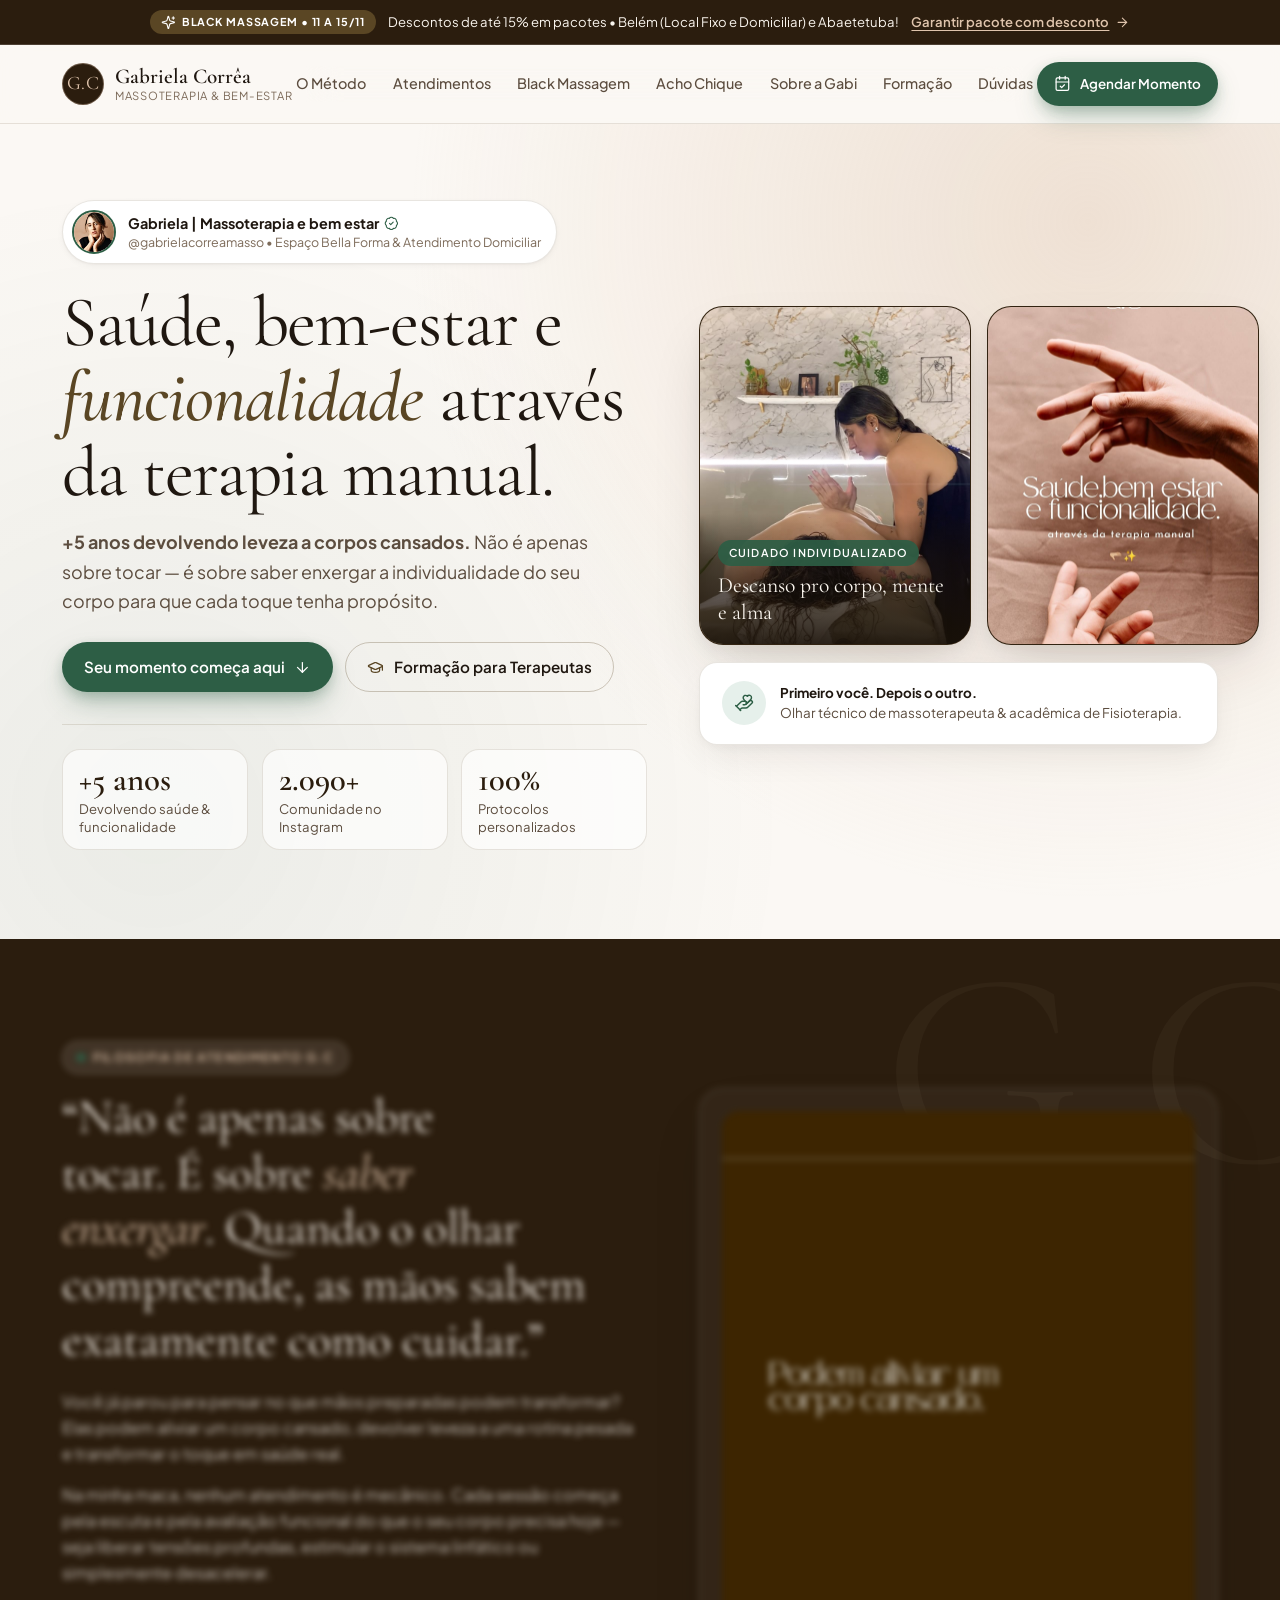
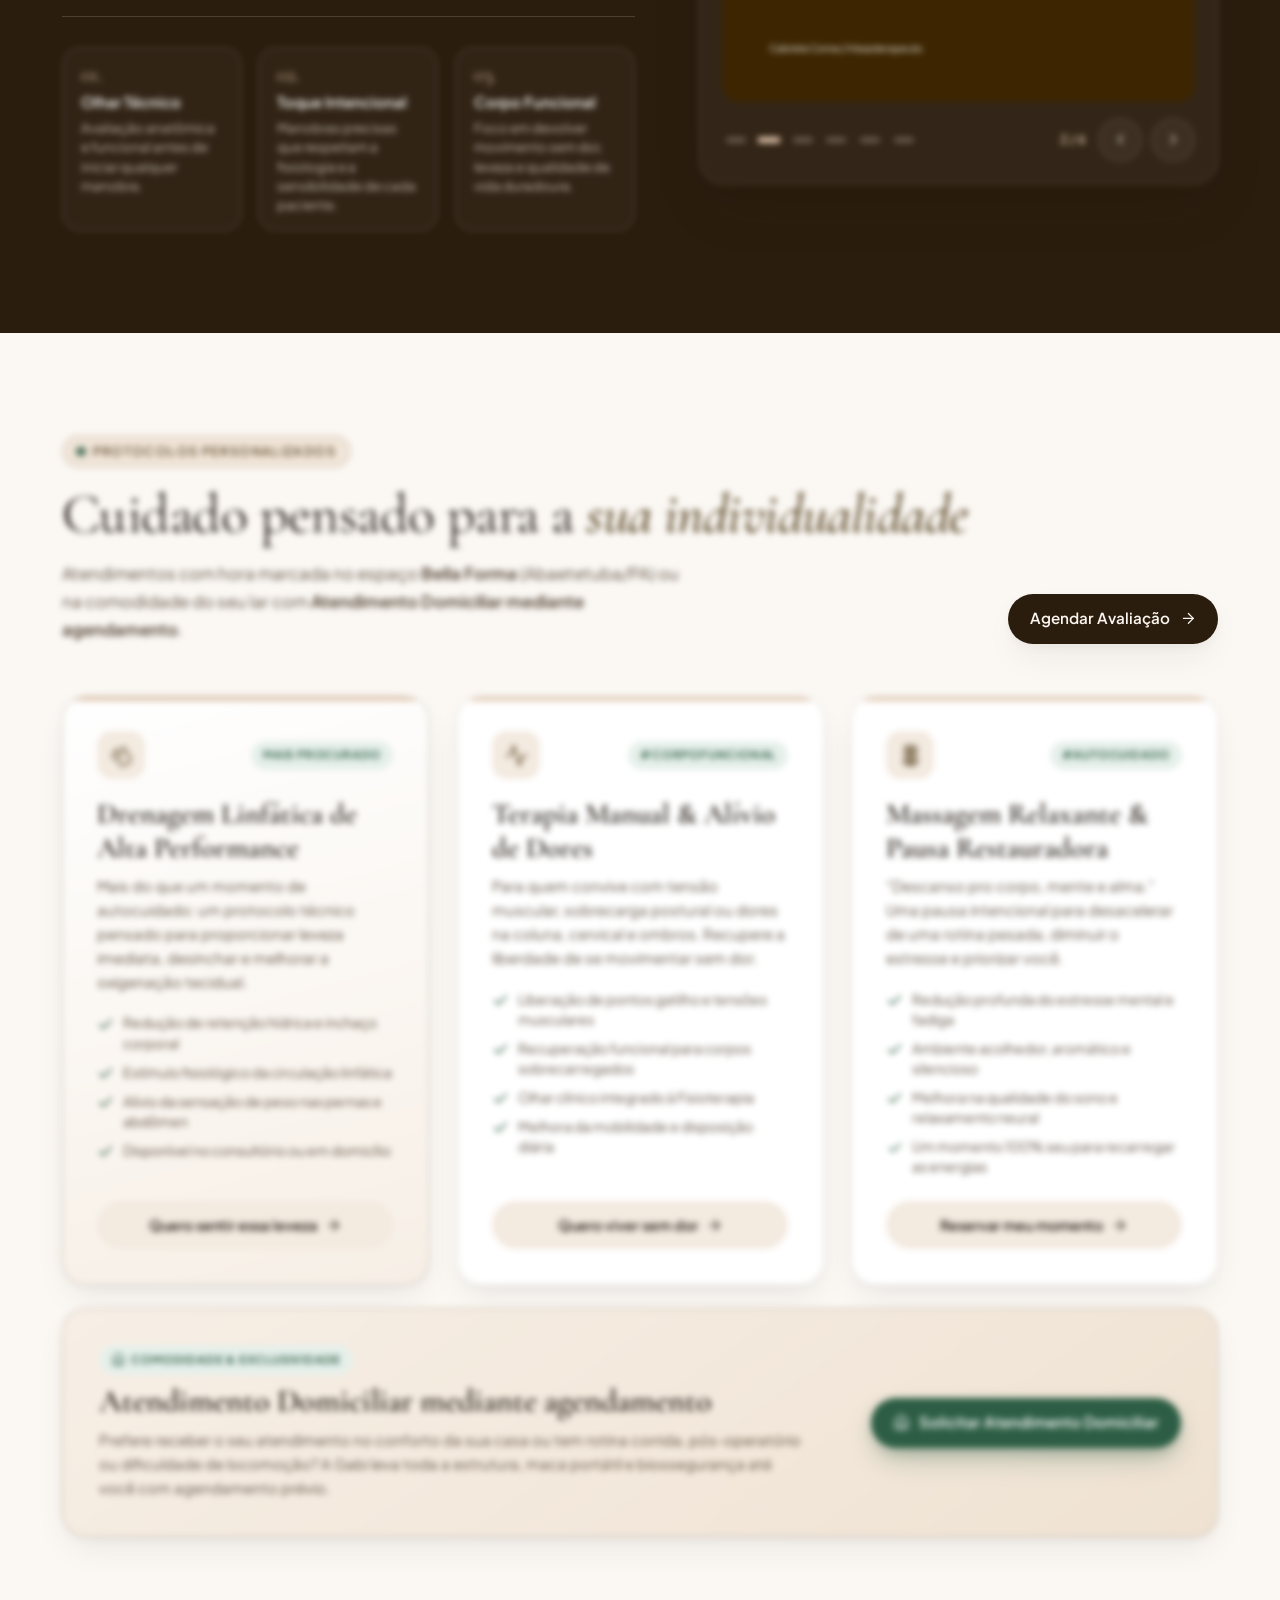
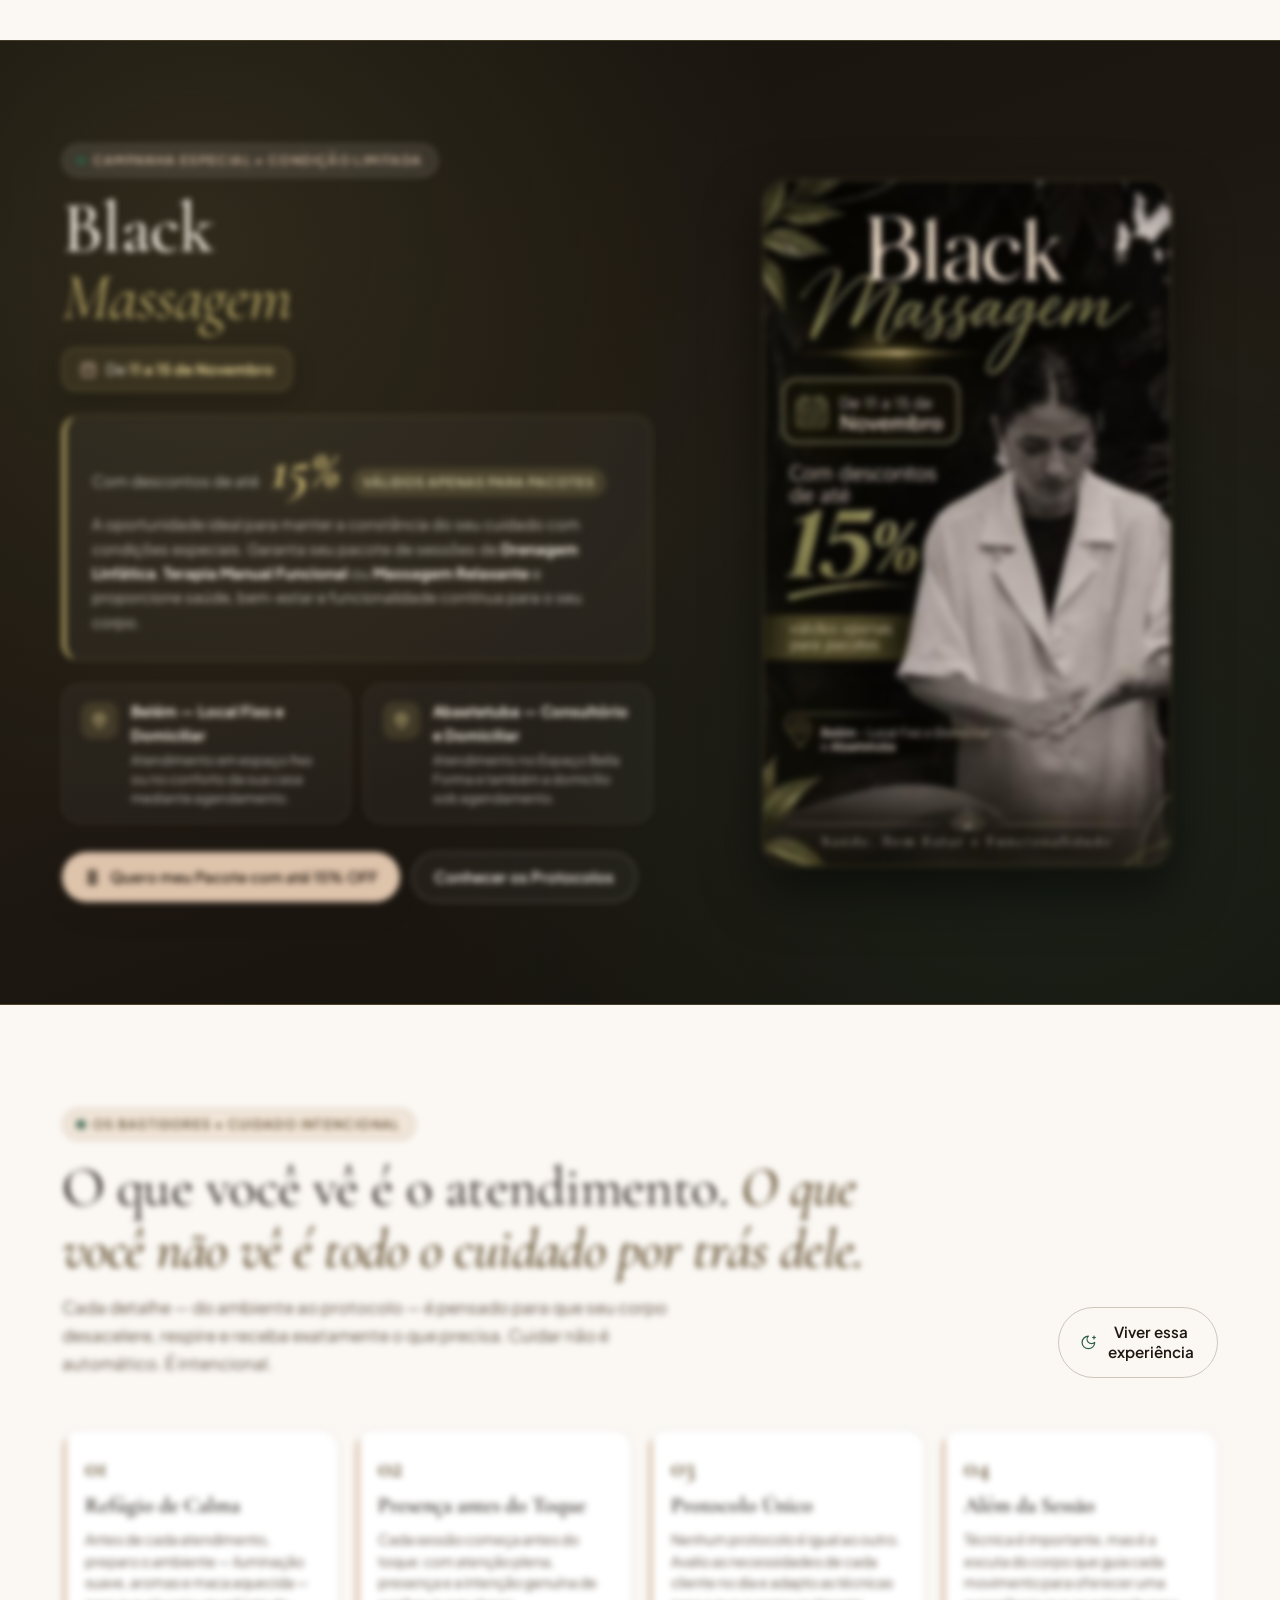
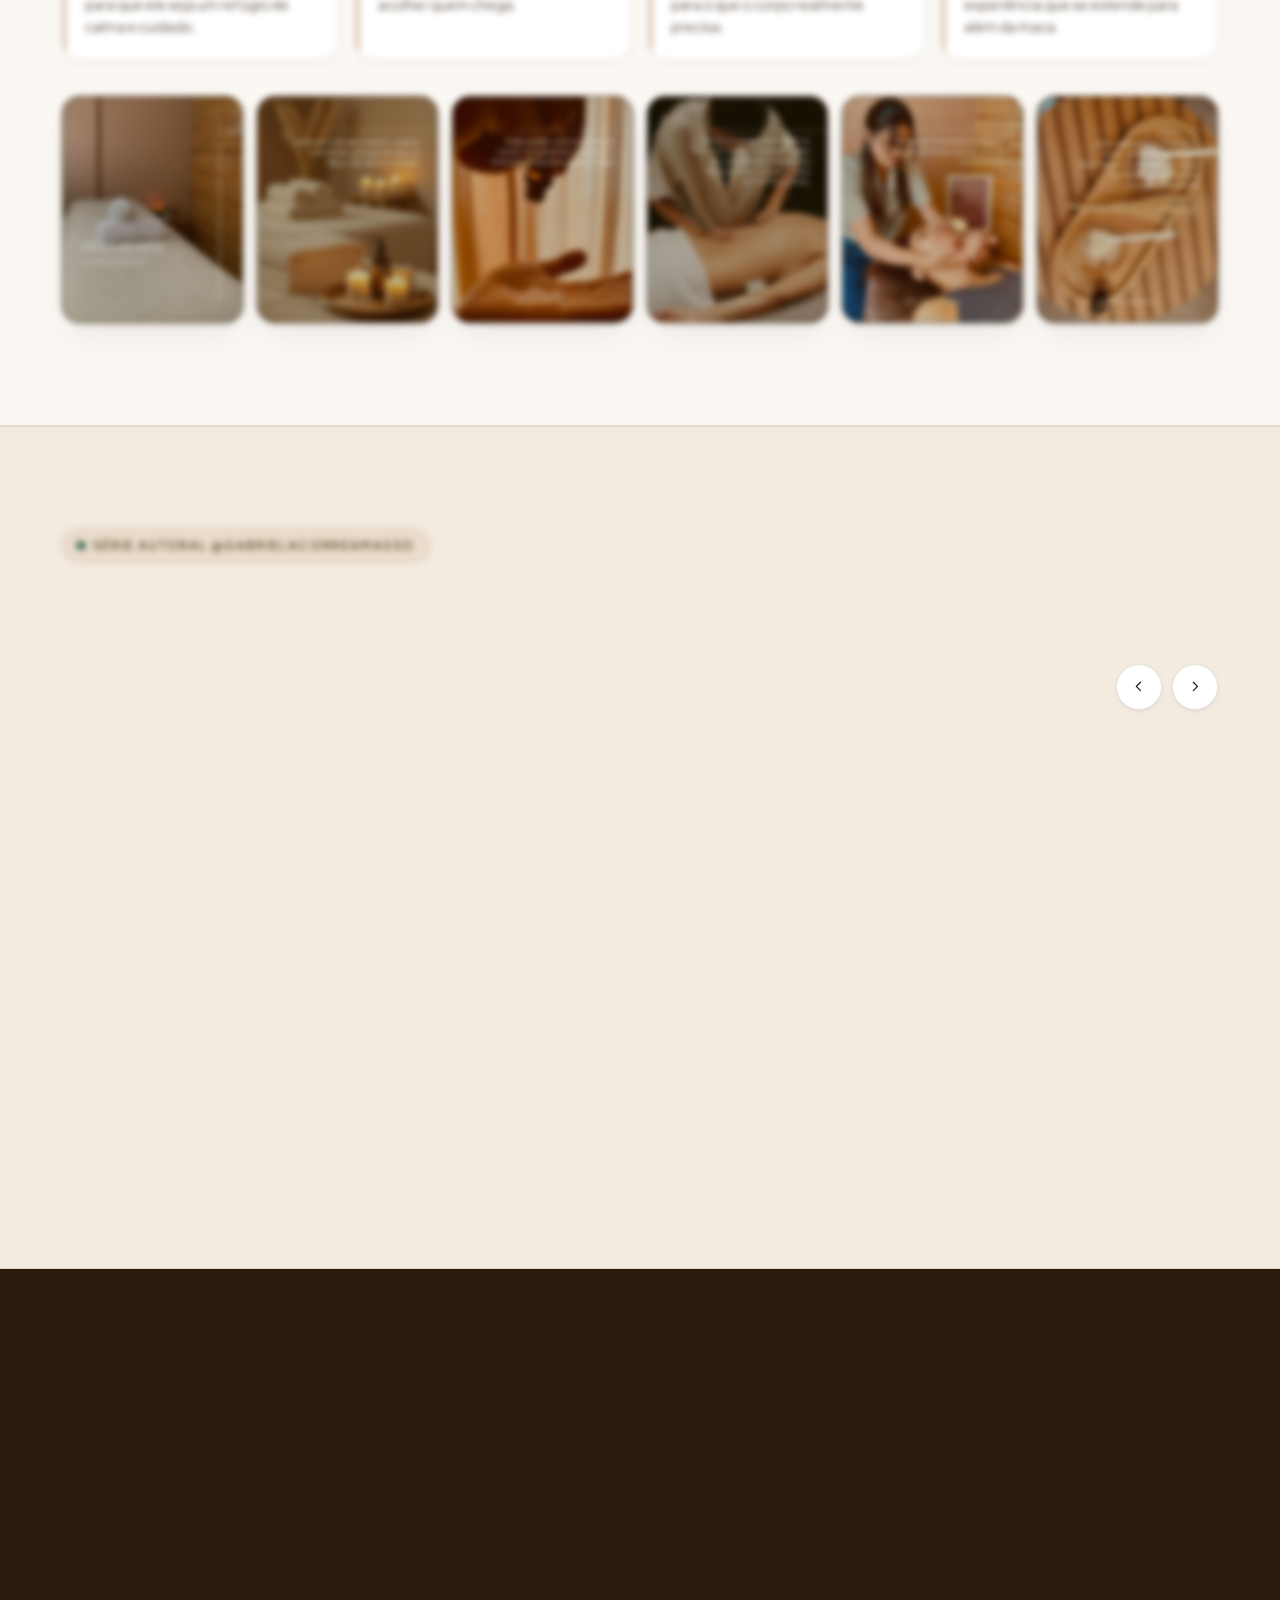
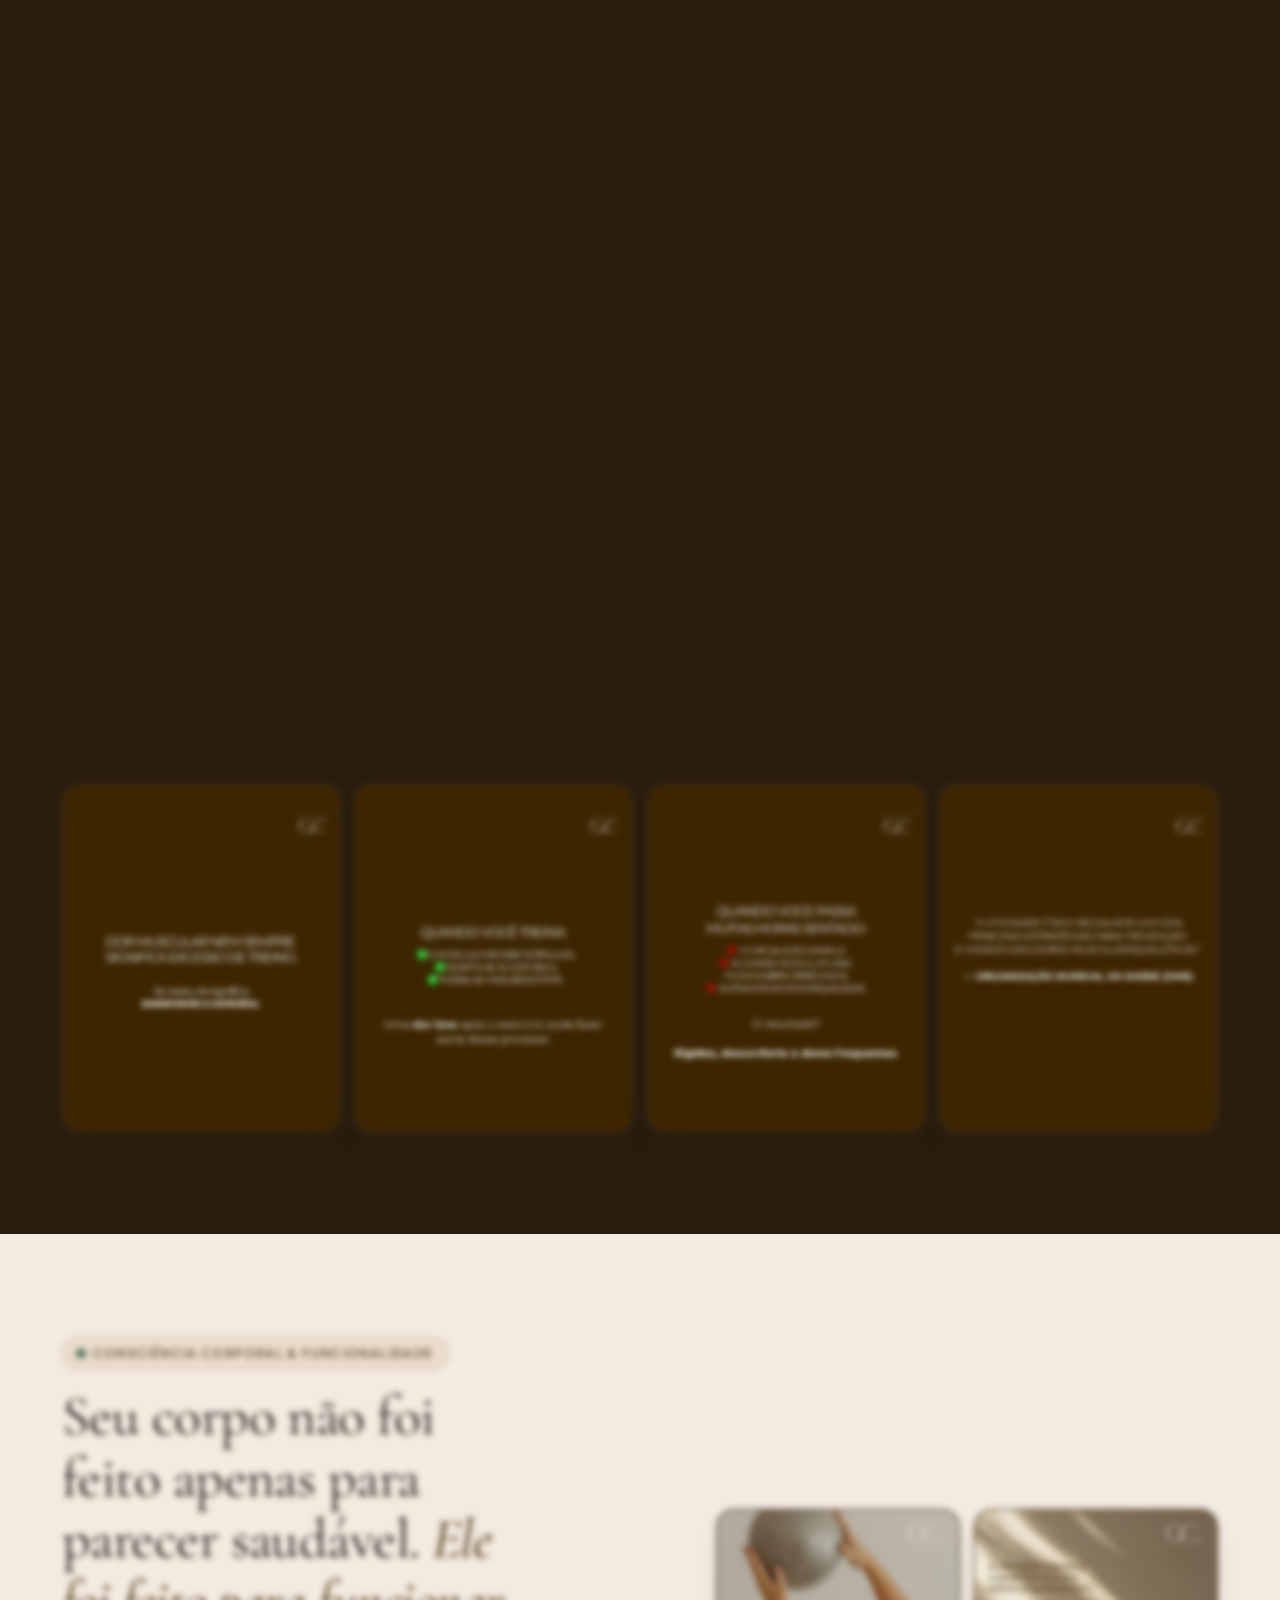
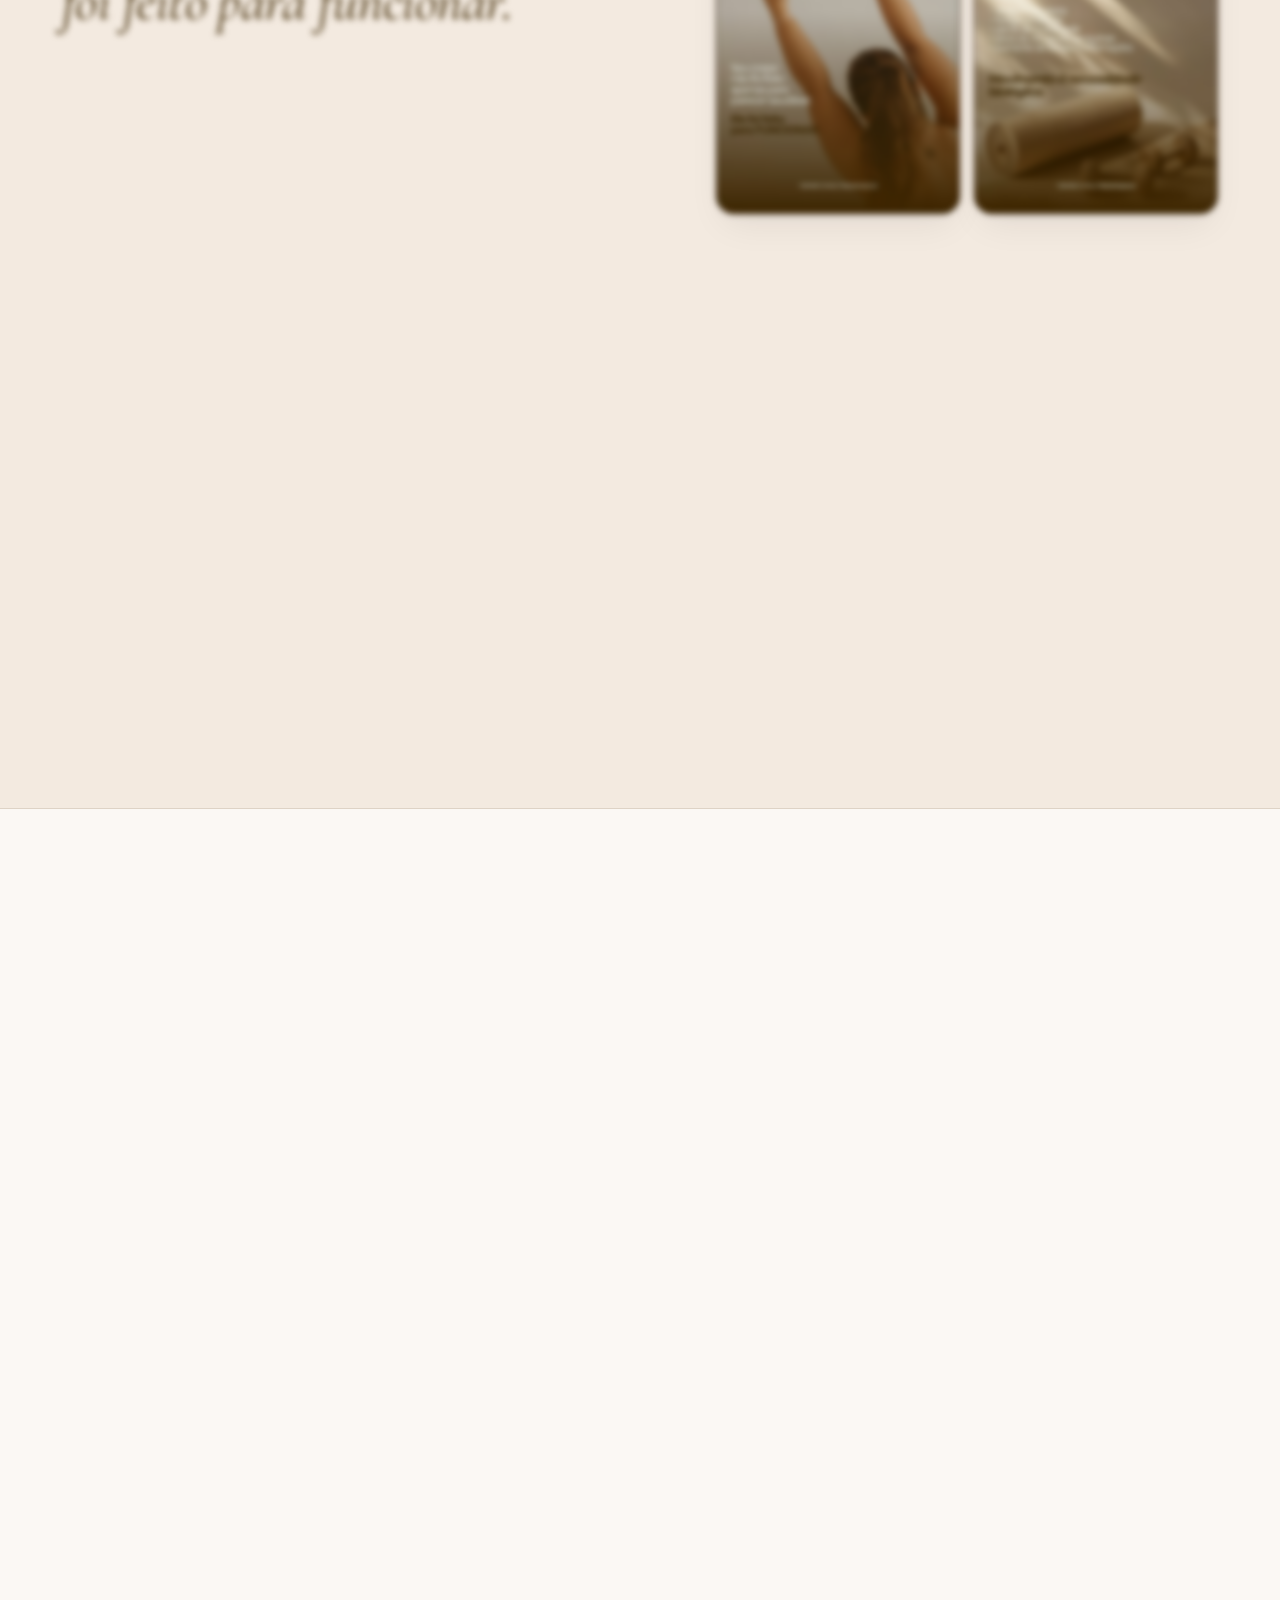
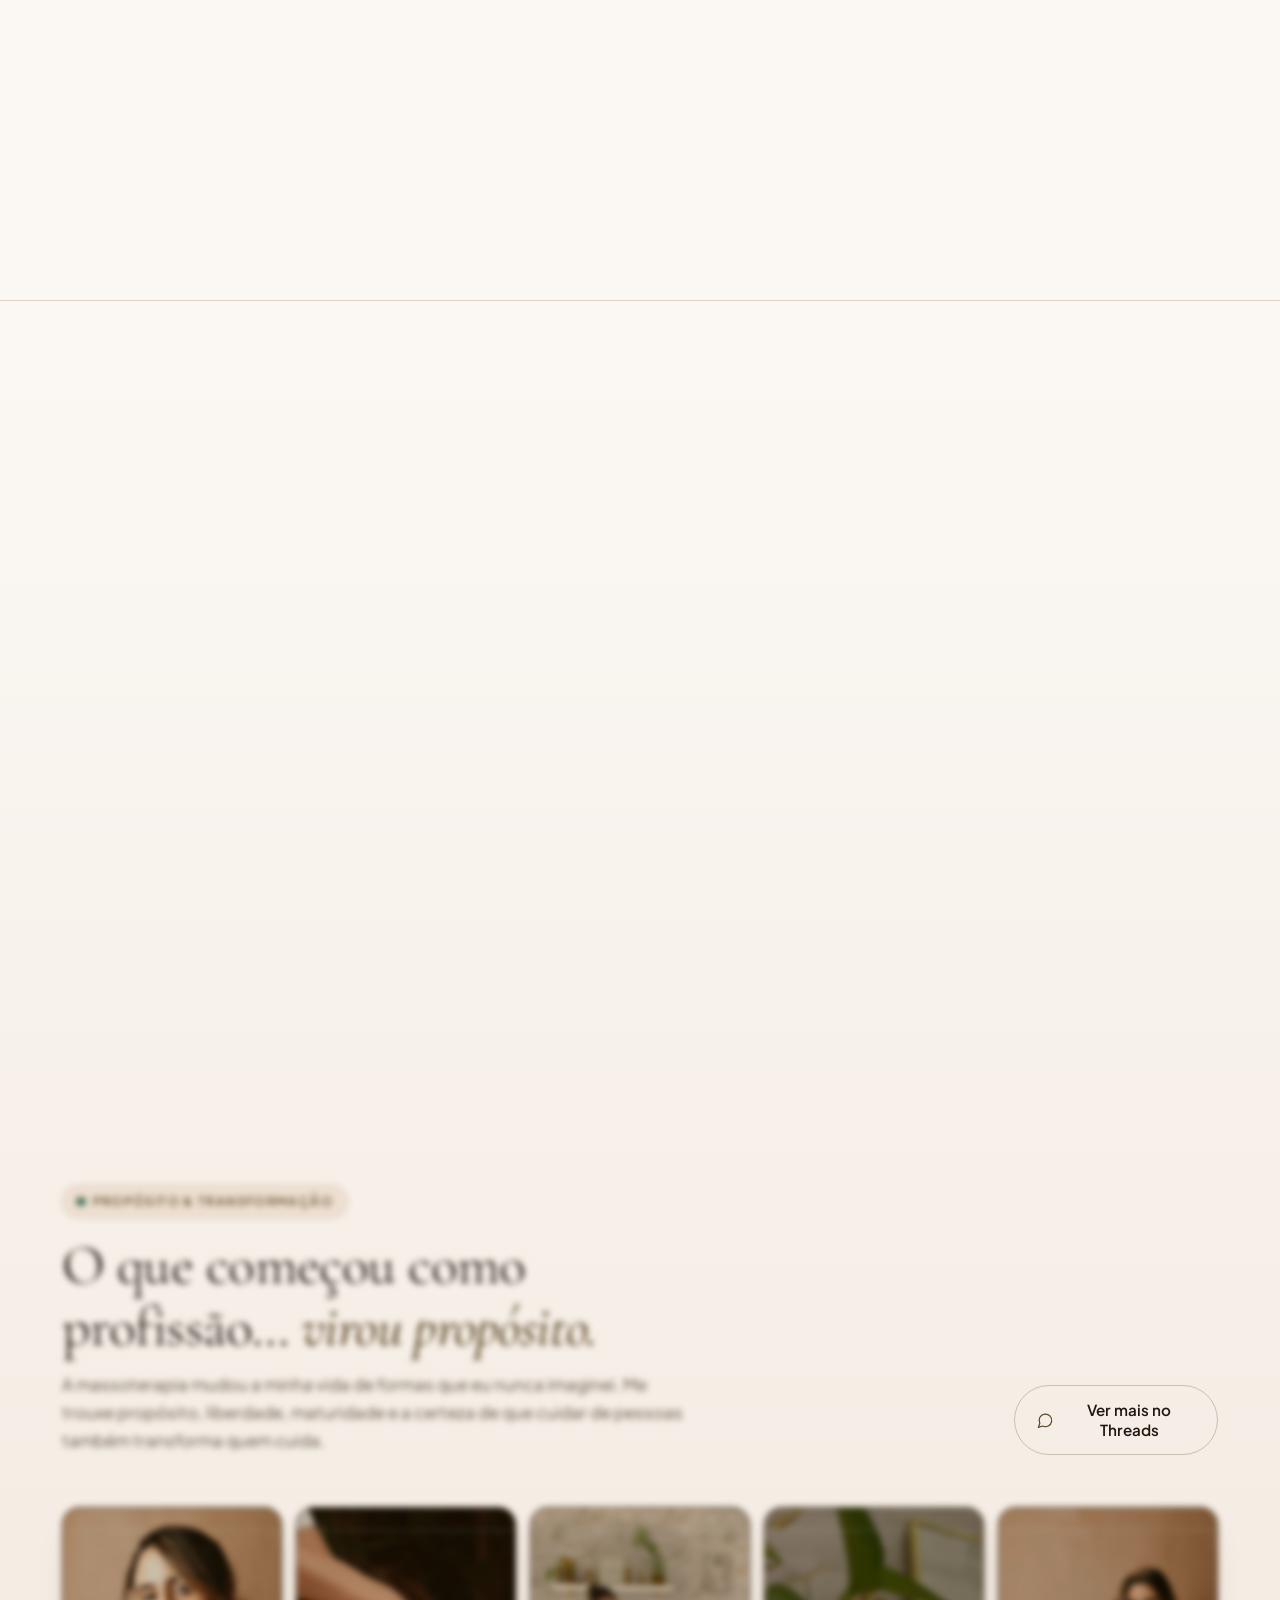
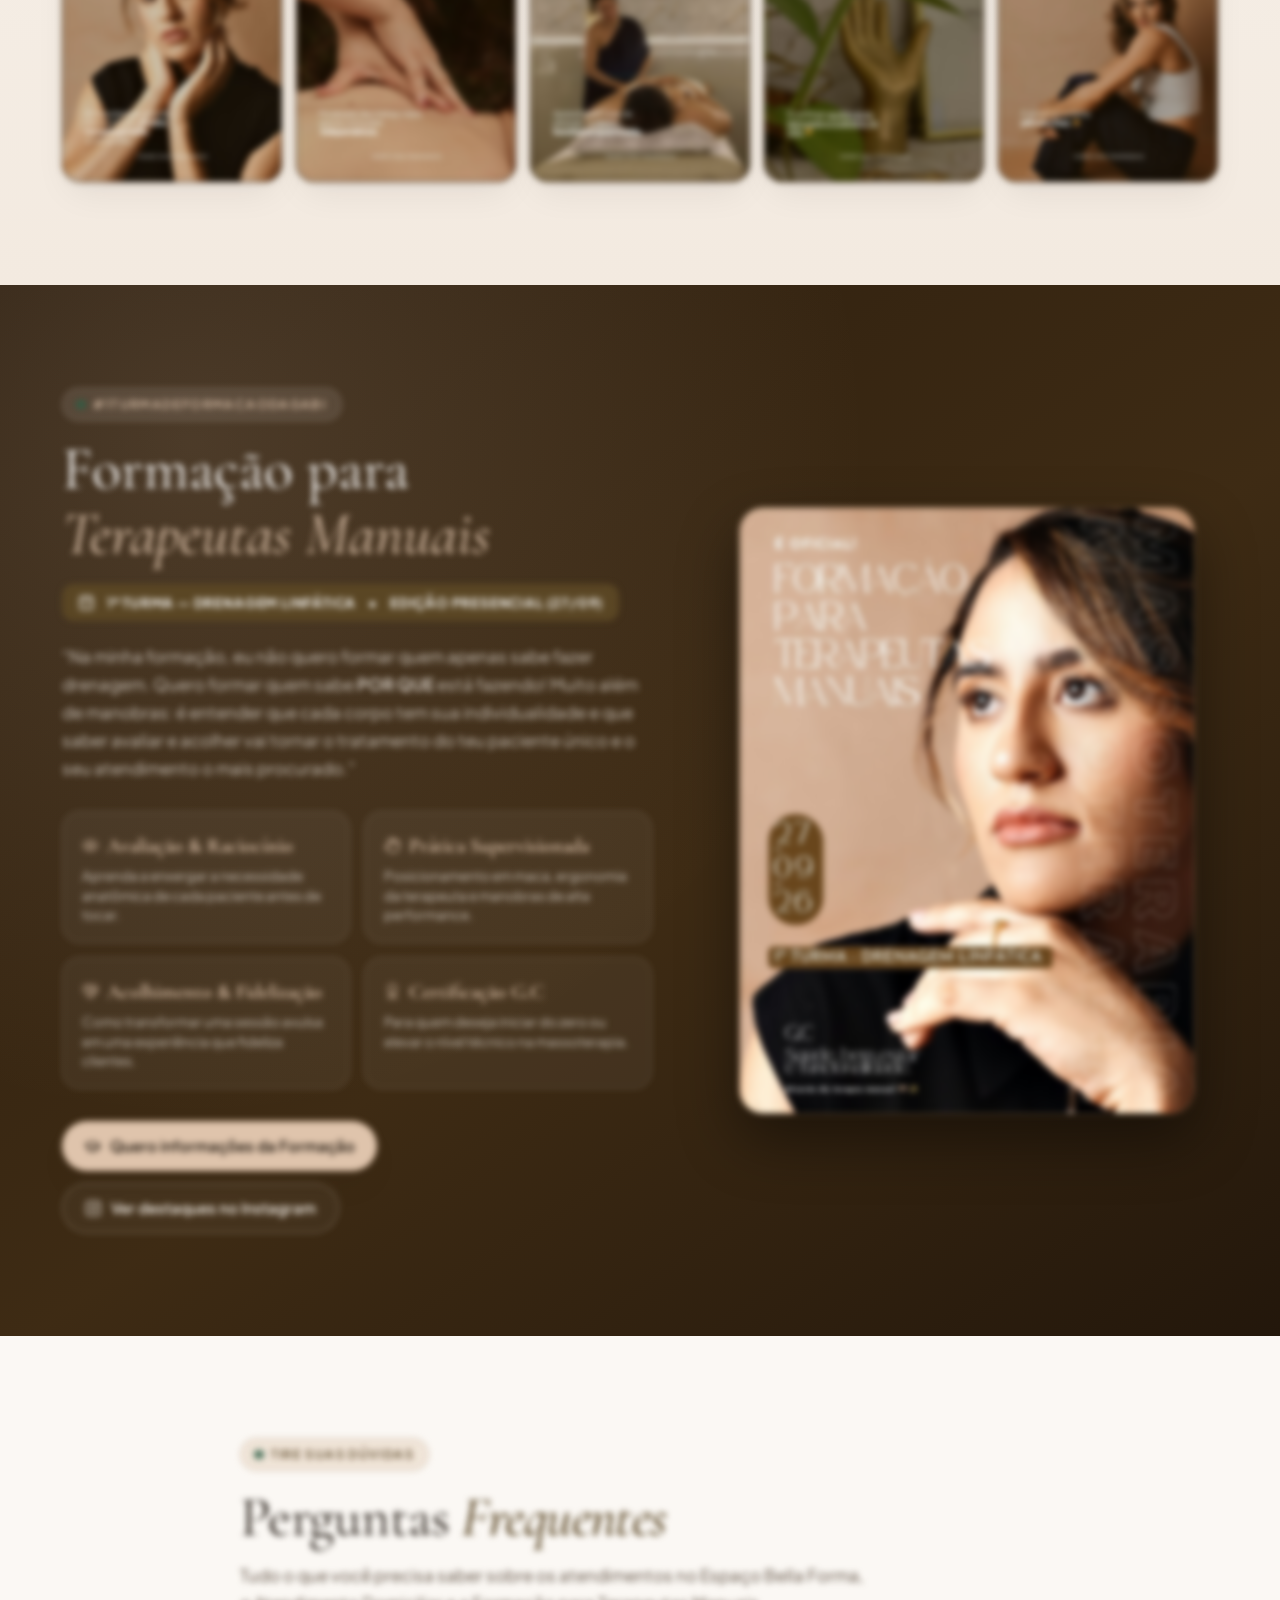
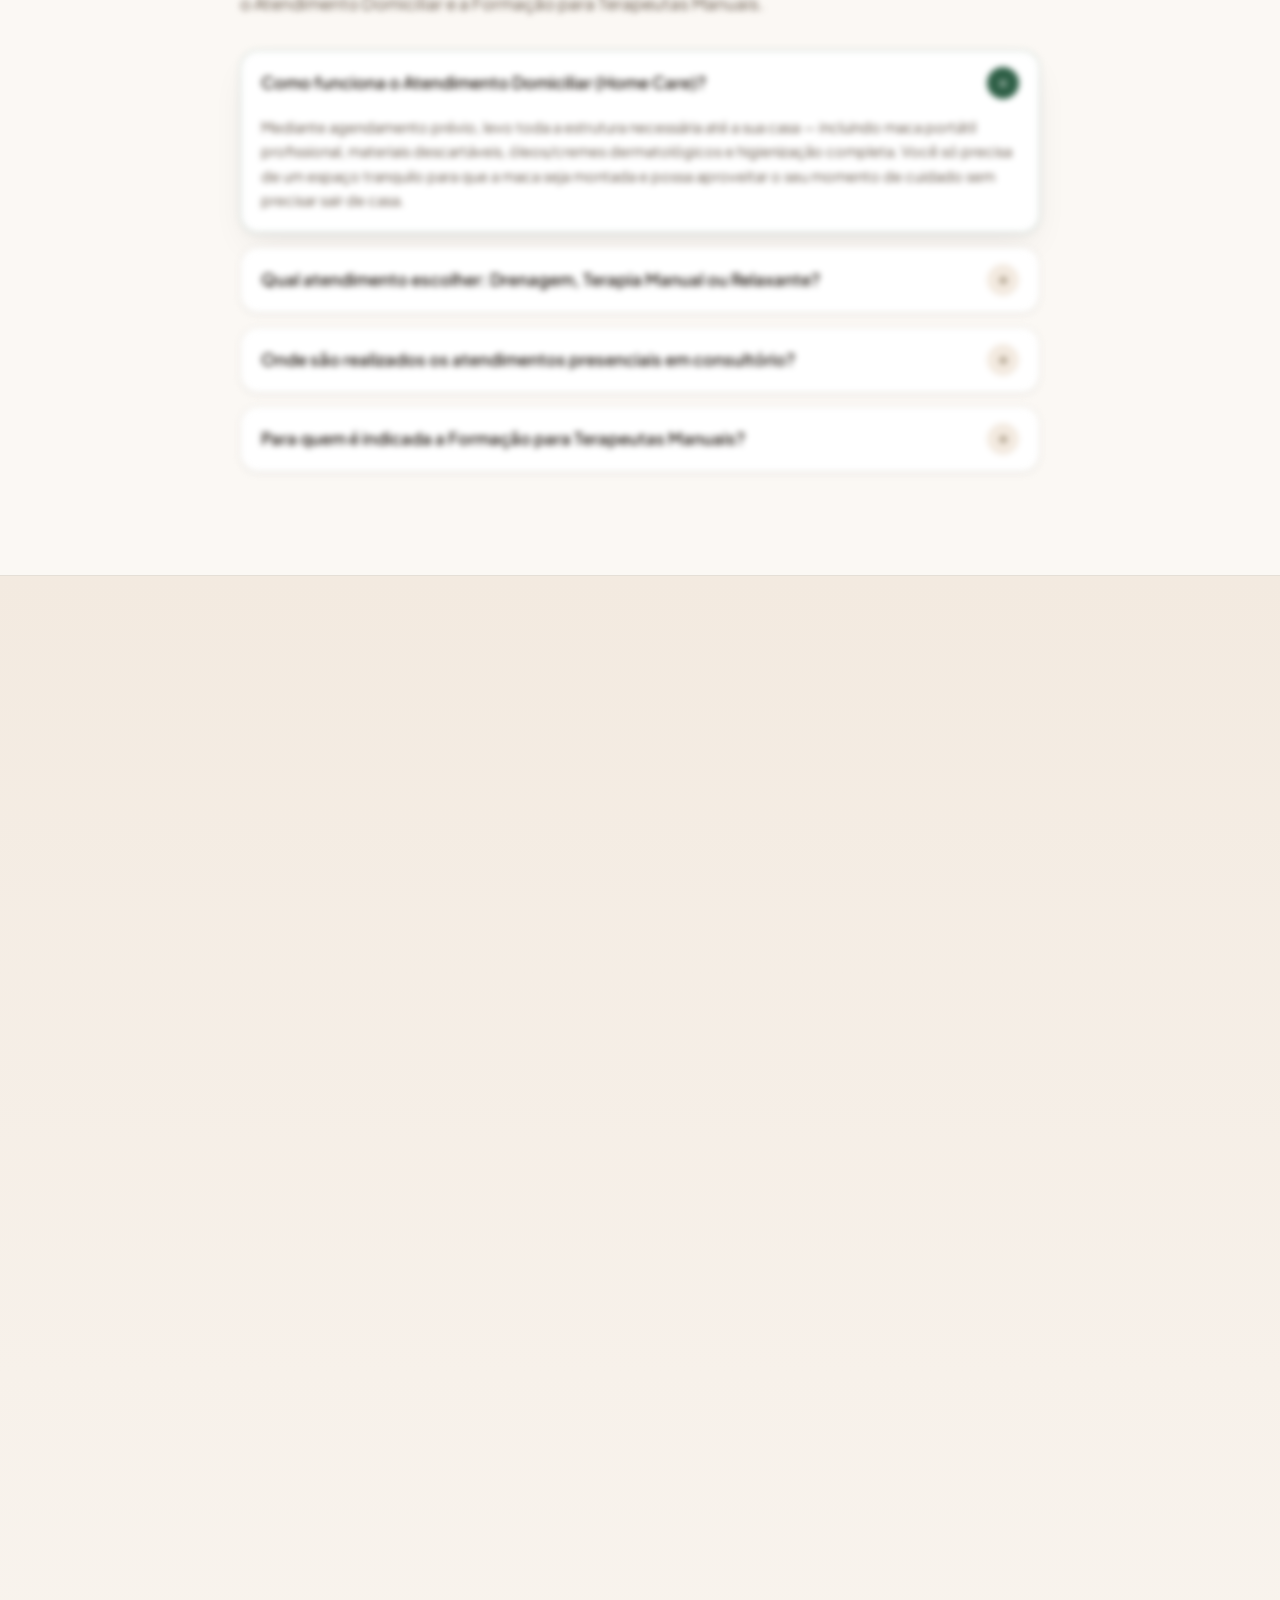
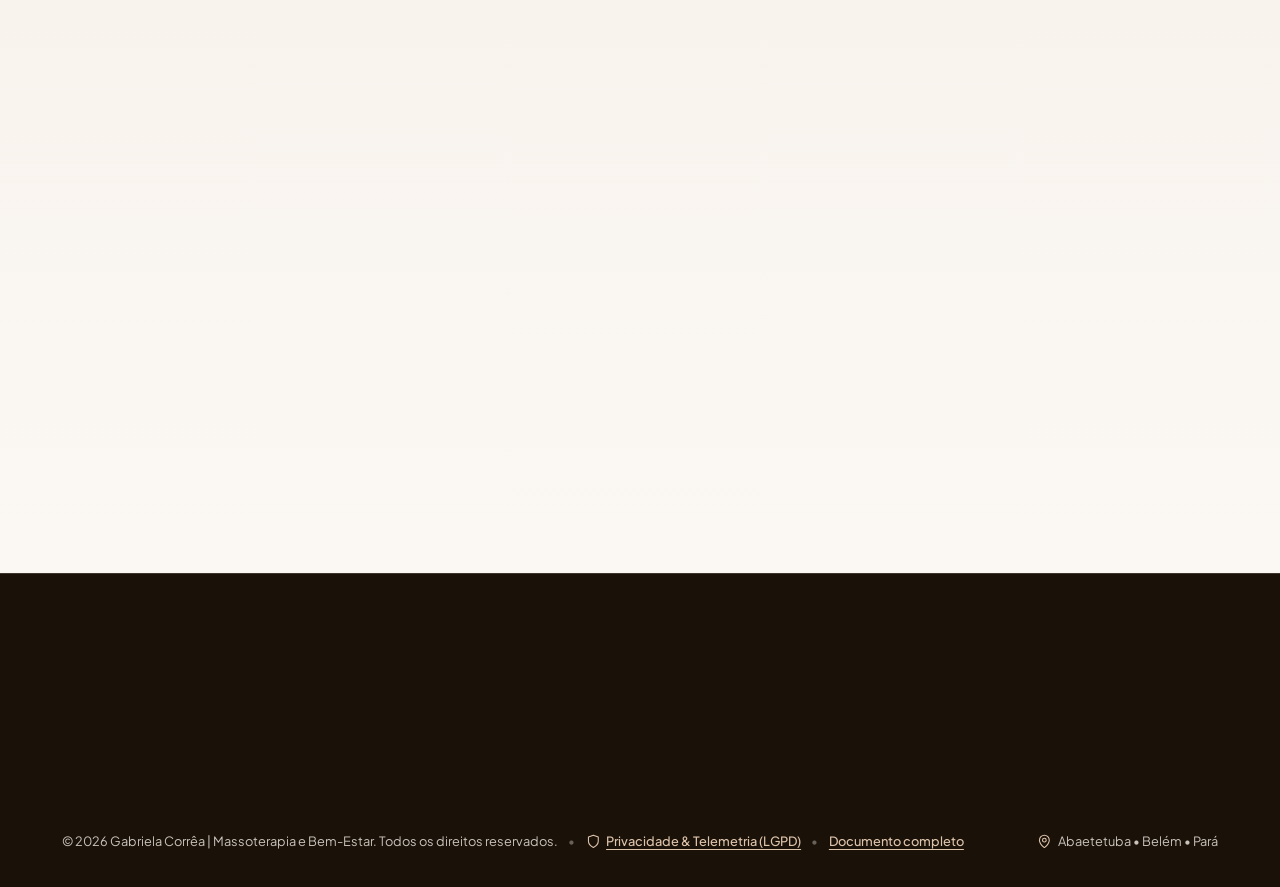
==== commit aa9bee72: "feat: adicionar politica de privacidade LGPD com analise completa de telemetria.js" ====
--- a/index.html
+++ b/index.html
@@ -1607,6 +1607,19 @@
                 <span>Enviar no Direct (@gabrielacorreamasso)</span>
               </a>
             </div>
+
+            <div class="booking__privacy-note">
+              <svg class="icon icon--xs icon--sage" viewBox="0 0 24 24" aria-hidden="true">
+                <path d="M12 22s8-4 8-10V5l-8-3-8 3v7c0 6 8 10 8 10z" />
+                <path d="m9 12 2 2 4-4" />
+              </svg>
+              <span>
+                Seus dados do simulador são processados localmente no seu navegador apenas para montar sua mensagem.
+                Consulte nossa
+                <button type="button" class="privacy-inline-trigger" data-open-privacy>Política de Privacidade e Telemetria (LGPD)</button>
+                ou <a href="politica-de-privacidade.html" class="privacy-inline-link">abra a página completa</a>.
+              </span>
+            </div>
           </div>
         </div>
       </div>
@@ -1637,12 +1650,24 @@
           <a href="#sobre">Sobre a Gabi</a>
           <a href="#filosofia-proposito">Propósito</a>
           <a href="#formacao">Formação</a>
+          <a href="politica-de-privacidade.html" data-open-privacy>Política de Privacidade</a>
           <a href="https://www.instagram.com/gabrielacorreamasso/" target="_blank"
             rel="noopener noreferrer">@gabrielacorreamasso</a>
         </div>
       </div>
       <div class="footer__bottom">
-        <span>© 2026 Gabriela Corrêa | Massoterapia e Bem-Estar. Todos os direitos reservados.</span>
+        <div class="footer__bottom-legal">
+          <span>© 2026 Gabriela Corrêa | Massoterapia e Bem-Estar. Todos os direitos reservados.</span>
+          <span class="footer__bottom-sep" aria-hidden="true">•</span>
+          <button type="button" class="footer__privacy-btn" data-open-privacy>
+            <svg class="icon icon--xs icon--nude" viewBox="0 0 24 24" aria-hidden="true">
+              <path d="M12 22s8-4 8-10V5l-8-3-8 3v7c0 6 8 10 8 10z" />
+            </svg>
+            <span>Privacidade &amp; Telemetria (LGPD)</span>
+          </button>
+          <span class="footer__bottom-sep" aria-hidden="true">•</span>
+          <a href="politica-de-privacidade.html" class="footer__privacy-link">Documento completo</a>
+        </div>
         <span style="display: inline-flex; align-items: center; gap: 0.4rem;">
           <svg class="icon icon--xs icon--nude" viewBox="0 0 24 24" aria-hidden="true">
             <path
@@ -1666,6 +1691,104 @@
         </svg>
       </button>
       <img src="" alt="" class="lightbox__img" id="lightboxImg" />
+    </div>
+  </div>
+
+  <!-- Modal Interativo de Política de Privacidade e Telemetria (LGPD) -->
+  <div class="privacy-modal" id="privacyModal" role="dialog" aria-modal="true"
+    aria-labelledby="privacyModalTitle" aria-hidden="true">
+    <div class="privacy-modal__dialog">
+      <div class="privacy-modal__header">
+        <div>
+          <span class="privacy-modal__badge">Transparência &amp; LGPD (Lei nº 13.709/2018)</span>
+          <h2 class="privacy-modal__title" id="privacyModalTitle">Política de Privacidade e Telemetria</h2>
+        </div>
+        <button type="button" class="privacy-modal__close" id="privacyModalClose" aria-label="Fechar Política de Privacidade">
+          <span>Fechar</span>
+          <svg class="icon icon--xs" viewBox="0 0 24 24" aria-hidden="true">
+            <path d="M18 6 6 18" />
+            <path d="m6 6 12 12" />
+          </svg>
+        </button>
+      </div>
+
+      <div class="privacy-modal__body">
+        <p class="privacy-modal__intro">
+          Valorizamos sua privacidade tanto quanto o seu bem-estar. Este resumo explica de forma transparente como esta
+          página trata informações técnicas de navegação (via <code>telemetria.js</code>) e suas escolhas voluntárias no
+          agendamento.
+        </p>
+
+        <div class="privacy-modal__block">
+          <h3>1. O que o módulo de Telemetria (<code>telemetria.js</code>) verifica automaticamente?</h3>
+          <p>
+            Após o carregamento da página, coletamos metadados técnicos de diagnóstico para garantir compatibilidade
+            visual Mobile-First, desempenho e segurança:
+          </p>
+          <ul class="privacy-modal__list">
+            <li>
+              <strong>Navegação e Idioma (<code>navegacao</code>):</strong> URL acessada, parâmetros UTM de campanha,
+              página de origem (<code>referrer</code>), idioma do navegador, fuso horário e assinatura padrão
+              (<code>userAgent</code>).
+            </li>
+            <li>
+              <strong>Hardware, Tela e GPU (<code>hardware</code>):</strong> Resolução da tela, janela visível
+              (<code>viewport</code>), orientação, densidade de pixels, núcleos lógicos de CPU, memória RAM estimada,
+              suporte a toque e modelo do processador gráfico (WebGL).
+            </li>
+            <li>
+              <strong>Dispositivo e Sistema (<code>dispositivo</code>):</strong> Classificação Mobile/Desktop e, quando
+              suportado pelo navegador (<em>Client Hints</em>), plataforma, versão do sistema operacional, arquitetura e
+              modelo do aparelho.
+            </li>
+            <li>
+              <strong>Conexão de Rede Local (<code>redeLocal</code>):</strong> Tipo efetivo de conexão (ex.: 4G/Wi-Fi),
+              velocidade estimada de download (<code>downlink</code>), latência (<code>rtt</code>) e status de economia
+              de dados.
+            </li>
+            <li>
+              <strong>IP Público e Região Aproximada (<code>ipEProvedor</code>):</strong> Consulta HTTPS ao serviço
+              <code>ipapi.co</code> para identificar IP público, provedor/ASN e cidade/estado aproximados (ex.: Belém ou
+              Abaetetuba).
+            </li>
+            <li>
+              <strong>Desempenho (<code>performance</code>):</strong> Tempos de resposta do servidor, construção do DOM
+              e carregamento total da página.
+            </li>
+          </ul>
+        </div>
+
+        <div class="privacy-modal__block">
+          <h3>2. Simulador de Agendamento e Armazenamento Local</h3>
+          <p>
+            • <strong>Sem banco de dados de cadastro:</strong> O nome opcional e as preferências selecionadas no
+            simulador (protocolo, sensação atual, cidade e turno) são processados <strong>exclusivamente no seu
+              navegador</strong> para montar sua mensagem de WhatsApp ou Direct.<br />
+            • <strong>Armazenamento local (<code>localStorage</code>):</strong> Não usamos cookies publicitários de
+            rastreamento cruzado. O <code>localStorage</code> só é acionado no modo técnico de homologação
+            (<code>?revisao=true</code>) para salvar anotações temporárias de layout.
+          </p>
+        </div>
+
+        <div class="privacy-modal__block">
+          <h3>3. Seus Direitos (Art. 18 da LGPD) e Contato</h3>
+          <p>
+            Fundamentamos a telemetria técnica no <strong>legítimo interesse</strong> (diagnóstico de performance e
+            segurança) e o simulador de agendamento em <strong>procedimentos preliminares a pedido do titular</strong>.
+            Você pode solicitar informações, atualização ou exclusão do seu histórico de contato diretamente pelo nosso
+            WhatsApp oficial.
+          </p>
+        </div>
+      </div>
+
+      <div class="privacy-modal__footer">
+        <a href="politica-de-privacidade.html" class="btn btn--primary">
+          <span>Ler Política Completa em Página Dedicada</span>
+        </a>
+        <button type="button" class="btn btn--outline" data-close-privacy>
+          <span>Entendi e Fechar</span>
+        </button>
+      </div>
     </div>
   </div>
 
--- a/styles.css
+++ b/styles.css
@@ -2876,6 +2876,370 @@
 }
 
 /* ==========================================================================
+   13B. POLÍTICA DE PRIVACIDADE & TELEMETRIA (MODAL E PÁGINA DEDICADA - LGPD)
+   ========================================================================== */
+.booking__privacy-note {
+  margin-top: 1rem;
+  padding: 0.75rem 0.95rem;
+  border-radius: var(--radius-sm);
+  background: var(--bg-cream);
+  border: 1px solid var(--border-subtle);
+  display: flex;
+  align-items: flex-start;
+  gap: 0.55rem;
+  font-size: 0.79rem;
+  color: var(--text-muted);
+  line-height: 1.5;
+}
+
+.booking__privacy-note svg {
+  margin-top: 0.12rem;
+  flex-shrink: 0;
+}
+
+.privacy-inline-trigger,
+.privacy-inline-link {
+  color: var(--sage-emerald);
+  font-weight: 600;
+  text-decoration: underline;
+  text-underline-offset: 2px;
+  cursor: pointer;
+}
+
+.footer__bottom-legal {
+  display: flex;
+  flex-wrap: wrap;
+  align-items: center;
+  gap: 0.45rem 0.65rem;
+}
+
+.footer__bottom-sep {
+  opacity: 0.45;
+}
+
+.footer__privacy-btn,
+.footer__privacy-link {
+  display: inline-flex;
+  align-items: center;
+  gap: 0.35rem;
+  color: var(--bg-nude);
+  font-size: 0.8rem;
+  font-weight: 500;
+  text-decoration: underline;
+  text-underline-offset: 3px;
+  cursor: pointer;
+  transition: color 0.3s var(--ease-silk);
+}
+
+/* Modal de Privacidade */
+.privacy-modal {
+  position: fixed;
+  inset: 0;
+  background: rgba(20, 14, 7, 0.84);
+  backdrop-filter: blur(8px);
+  -webkit-backdrop-filter: blur(8px);
+  z-index: 230;
+  display: flex;
+  align-items: flex-end;
+  justify-content: center;
+  padding: 0.75rem;
+  opacity: 0;
+  pointer-events: none;
+  transition: opacity 0.4s var(--ease-calm);
+}
+
+.privacy-modal.open {
+  opacity: 1;
+  pointer-events: auto;
+}
+
+.privacy-modal__dialog {
+  width: 100%;
+  max-width: 46rem;
+  max-height: 88vh;
+  background: var(--bg-cream);
+  color: var(--text-primary);
+  border-radius: var(--radius-lg);
+  border: 1px solid var(--border-strong);
+  box-shadow: 0 25px 60px rgba(0, 0, 0, 0.45);
+  display: flex;
+  flex-direction: column;
+  overflow: hidden;
+  transform: translateY(18px) scale(0.98);
+  transition: transform 0.45s var(--ease-calm);
+}
+
+.privacy-modal.open .privacy-modal__dialog {
+  transform: translateY(0) scale(1);
+}
+
+.privacy-modal__header {
+  padding: 1.15rem 1.25rem;
+  background: var(--bg-sand);
+  border-bottom: 1px solid var(--border-subtle);
+  display: flex;
+  align-items: flex-start;
+  justify-content: space-between;
+  gap: 1rem;
+}
+
+.privacy-modal__badge {
+  display: inline-block;
+  font-size: 0.7rem;
+  font-weight: 700;
+  text-transform: uppercase;
+  letter-spacing: 0.08em;
+  color: var(--sage-emerald);
+  margin-bottom: 0.2rem;
+}
+
+.privacy-modal__title {
+  font-size: 1.45rem;
+  line-height: 1.15;
+  color: var(--espresso);
+}
+
+.privacy-modal__close {
+  min-height: 2.35rem;
+  padding: 0.4rem 0.85rem;
+  border-radius: var(--radius-pill);
+  background: #ffffff;
+  border: 1px solid var(--border-strong);
+  color: var(--text-primary);
+  font-size: 0.8rem;
+  font-weight: 600;
+  display: inline-flex;
+  align-items: center;
+  gap: 0.35rem;
+  flex-shrink: 0;
+}
+
+.privacy-modal__body {
+  padding: 1.25rem;
+  overflow-y: auto;
+  display: flex;
+  flex-direction: column;
+  gap: 1rem;
+  font-size: 0.9rem;
+  color: var(--text-secondary);
+}
+
+.privacy-modal__intro {
+  font-size: 0.94rem;
+  color: var(--text-primary);
+}
+
+.privacy-modal__block {
+  background: #ffffff;
+  border: 1px solid var(--border-subtle);
+  border-radius: var(--radius-md);
+  padding: 1rem 1.1rem;
+}
+
+.privacy-modal__block h3 {
+  font-family: var(--font-sans);
+  font-size: 0.95rem;
+  font-weight: 700;
+  color: var(--espresso);
+  margin-bottom: 0.45rem;
+}
+
+.privacy-modal__list {
+  margin-top: 0.55rem;
+  display: flex;
+  flex-direction: column;
+  gap: 0.45rem;
+  padding-left: 1.1rem;
+  list-style: disc;
+}
+
+.privacy-modal__body code,
+.privacy-page code {
+  font-family: ui-monospace, SFMono-Regular, Consolas, monospace;
+  font-size: 0.82em;
+  background: var(--bg-sand);
+  color: var(--espresso);
+  padding: 0.12rem 0.38rem;
+  border-radius: 0.3rem;
+}
+
+.privacy-modal__footer {
+  padding: 1rem 1.25rem;
+  background: var(--bg-sand);
+  border-top: 1px solid var(--border-subtle);
+  display: flex;
+  flex-direction: column;
+  gap: 0.65rem;
+}
+
+/* Página Dedicada: politica-de-privacidade.html */
+.privacy-page {
+  padding: 2.5rem 0 4.5rem;
+  background: var(--bg-cream);
+}
+
+.privacy-hero {
+  margin-bottom: 2.25rem;
+}
+
+.privacy-hero__title {
+  margin-bottom: 0.75rem;
+}
+
+.privacy-hero__subtitle {
+  max-width: 52rem;
+}
+
+.privacy-meta-bar {
+  margin-top: 1.15rem;
+  padding: 0.75rem 1rem;
+  background: var(--bg-sand);
+  border: 1px solid var(--border-subtle);
+  border-radius: var(--radius-sm);
+  display: flex;
+  flex-wrap: wrap;
+  gap: 0.45rem 0.85rem;
+  font-size: 0.82rem;
+  color: var(--text-secondary);
+}
+
+.privacy-summary-grid {
+  display: grid;
+  grid-template-columns: 1fr;
+  gap: 1rem;
+  margin-bottom: 2rem;
+}
+
+.privacy-summary-card {
+  background: #ffffff;
+  border: 1px solid var(--border-subtle);
+  border-radius: var(--radius-md);
+  padding: 1.35rem;
+  box-shadow: var(--shadow-soft);
+}
+
+.privacy-summary-card__icon {
+  width: 2.65rem;
+  height: 2.65rem;
+  border-radius: var(--radius-sm);
+  background: var(--sage-light);
+  display: flex;
+  align-items: center;
+  justify-content: center;
+  margin-bottom: 0.85rem;
+}
+
+.privacy-summary-card h2 {
+  font-family: var(--font-sans);
+  font-size: 1.02rem;
+  font-weight: 700;
+  margin-bottom: 0.4rem;
+  color: var(--espresso);
+}
+
+.privacy-summary-card p {
+  font-size: 0.88rem;
+  color: var(--text-secondary);
+}
+
+.privacy-card {
+  background: #ffffff;
+  border: 1px solid var(--border-subtle);
+  border-radius: var(--radius-lg);
+  padding: 1.5rem 1.25rem;
+  box-shadow: var(--shadow-soft);
+  display: flex;
+  flex-direction: column;
+  gap: 2rem;
+}
+
+.privacy-section h2 {
+  font-size: 1.45rem;
+  color: var(--espresso);
+  margin-bottom: 0.65rem;
+  padding-bottom: 0.45rem;
+  border-bottom: 1px solid var(--border-subtle);
+}
+
+.privacy-section p {
+  font-size: 0.94rem;
+  color: var(--text-secondary);
+  margin-bottom: 0.75rem;
+}
+
+.privacy-section a {
+  color: var(--sage-emerald);
+  font-weight: 600;
+  text-decoration: underline;
+}
+
+.privacy-list {
+  padding-left: 1.25rem;
+  list-style: disc;
+  display: flex;
+  flex-direction: column;
+  gap: 0.5rem;
+  font-size: 0.92rem;
+  color: var(--text-secondary);
+  margin-bottom: 0.75rem;
+}
+
+.privacy-table-wrap {
+  width: 100%;
+  overflow-x: auto;
+  margin-top: 0.85rem;
+  border: 1px solid var(--border-subtle);
+  border-radius: var(--radius-md);
+}
+
+.privacy-table {
+  width: 100%;
+  min-width: 42rem;
+  border-collapse: collapse;
+  font-size: 0.85rem;
+  text-align: left;
+}
+
+.privacy-table th {
+  background: var(--bg-sand);
+  color: var(--espresso);
+  font-weight: 700;
+  padding: 0.85rem 1rem;
+  border-bottom: 1px solid var(--border-strong);
+}
+
+.privacy-table td {
+  padding: 0.9rem 1rem;
+  border-bottom: 1px solid var(--border-subtle);
+  color: var(--text-secondary);
+  vertical-align: top;
+  line-height: 1.55;
+}
+
+.privacy-table tr:last-child td {
+  border-bottom: none;
+}
+
+.privacy-contact-box {
+  margin-top: 0.85rem;
+  padding: 1.25rem;
+  background: var(--bg-sand);
+  border: 1px solid var(--border-strong);
+  border-radius: var(--radius-md);
+  display: flex;
+  flex-direction: column;
+  gap: 1rem;
+  font-size: 0.9rem;
+  color: var(--text-secondary);
+}
+
+.privacy-contact-box__actions {
+  display: flex;
+  flex-direction: column;
+  gap: 0.65rem;
+}
+
+/* ==========================================================================
    14. HOVER INTERACTIONS APENAS PARA DISPOSITIVOS COM MOUSE
    ========================================================================== */
 @media (hover: hover) and (pointer: fine) {
@@ -3237,6 +3601,31 @@
     flex-direction: row;
     align-items: center;
     justify-content: space-between;
+  }
+
+  .privacy-summary-grid {
+    grid-template-columns: repeat(3, 1fr);
+  }
+
+  .privacy-modal {
+    align-items: center;
+  }
+
+  .privacy-modal__footer {
+    flex-direction: row;
+    justify-content: flex-end;
+  }
+
+  .privacy-contact-box {
+    flex-direction: row;
+    align-items: center;
+    justify-content: space-between;
+  }
+
+  .privacy-contact-box__actions {
+    flex-direction: row;
+    align-items: center;
+    flex-shrink: 0;
   }
 }
 
